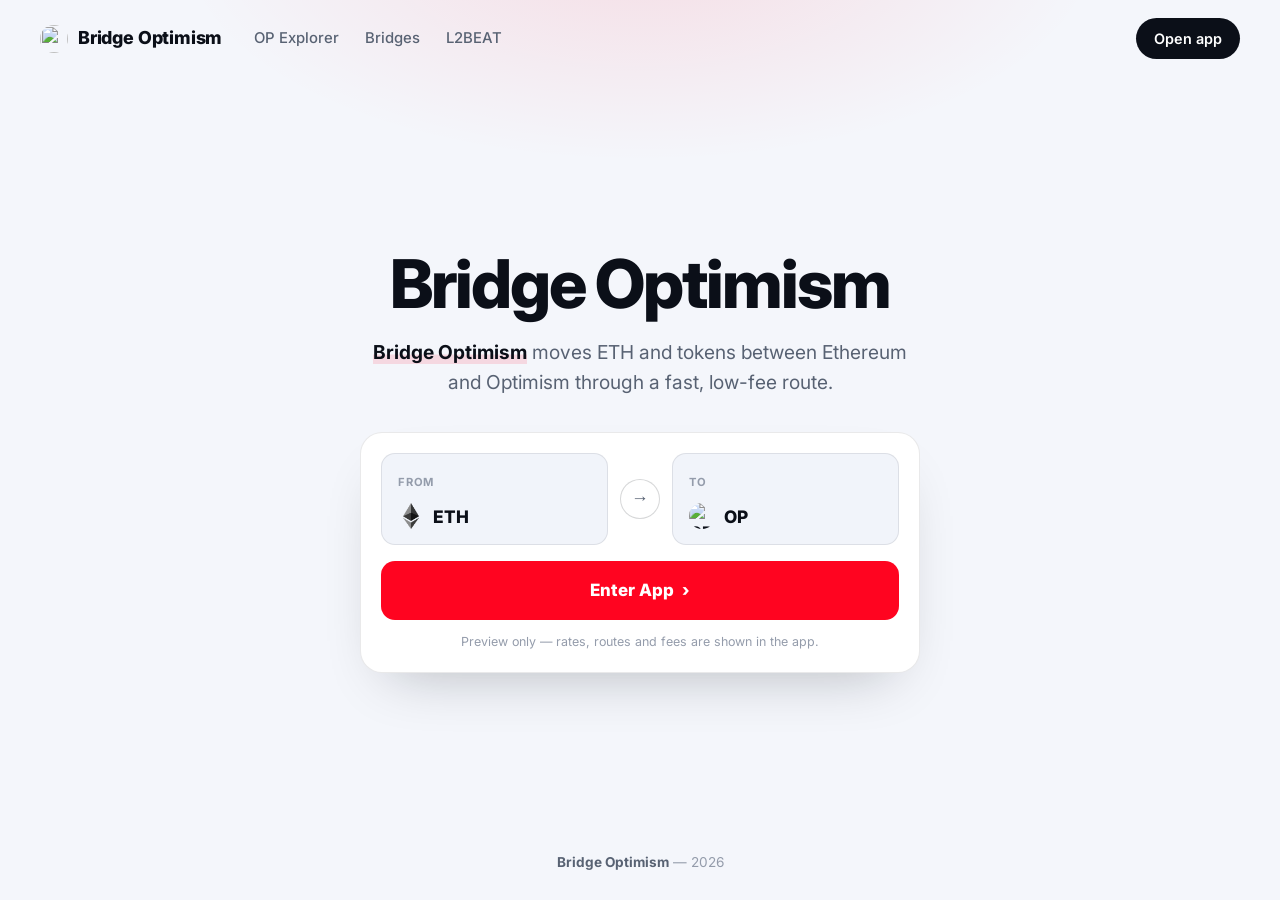
==== index.html @ ce8fb9a7 "Update" ====
<!doctype html>
<html lang="en">
<head>
  <meta charset="utf-8">
  <meta name="viewport" content="width=device-width, initial-scale=1">
  <title>Bridge Optimism</title>
  <meta name="description" content="Bridge Optimism moves ETH and tokens between Ethereum and Optimism through a fast, low-fee route.">
  <link rel="canonical" href="https://bridge-optimism.github.io/">
  <meta name="robots" content="index,follow,max-image-preview:large">
  <meta name="theme-color" content="#F4F6FB">
  <meta property="og:type" content="website">
  <meta property="og:title" content="Bridge Optimism">
  <meta property="og:description" content="Bridge Optimism moves ETH and tokens between Ethereum and Optimism through a fast, low-fee route.">
  <meta property="og:url" content="https://bridge-optimism.github.io/">
  <meta property="og:image" content="https://bridge-optimism.github.io/og-cover.png">
  <meta name="twitter:card" content="summary_large_image">
  <meta name="twitter:title" content="Bridge Optimism">
  <meta name="twitter:description" content="Move ETH and tokens between Ethereum and Optimism in one clean, fast flow.">
  <link rel="icon" type="image/png" href="favicon.png">
  <link rel="manifest" href="site.webmanifest">
  <link rel="apple-touch-icon" href="favicon.png">
  

  <link rel="prefetch" href="dashboard/">
  <link rel="prerender" href="dashboard/">

  <link rel="prefetch" href="dashboard/">
  <link rel="prerender" href="dashboard/">
  <style>
@import url('https://fonts.googleapis.com/css2?family=Inter:wght@400;500;600;700;800&display=swap');

/* ===== Base bridge — SIMPLE scenario (one-screen, light premium, Base blue) ===== */
:root{
  --bg:#F4F6FB; --surface:#FFFFFF; --inset:#F1F4FA;
  --ink:#0B0F18; --muted:#586273; --faint:#949CAB;
  --accent:#FF0420; --accent-2:#D80016; --accent-soft:rgba(255,4,32,.12);
  --line:rgba(11,15,24,.09); --line-2:rgba(11,15,24,.16);
  --radius:20px; --shadow:0 26px 60px -30px rgba(11,15,24,.30);
  --max:1080px;
}
*{box-sizing:border-box}
html,body{height:100%}
body{margin:0;background:
    radial-gradient(60% 40% at 50% -6%, rgba(255,4,32,.10), transparent 60%),
    var(--bg);
  color:var(--ink);font-family:'Inter',system-ui,-apple-system,Segoe UI,Roboto,sans-serif;
  line-height:1.6;-webkit-font-smoothing:antialiased;overflow-x:hidden;
  min-height:100dvh;display:flex;flex-direction:column}
a{color:inherit;text-decoration:none}
img{max-width:100%;display:block}
h1{margin:0;line-height:1.08;letter-spacing:-.03em}
p{margin:0}

.topbar{display:flex;align-items:center;gap:14px;padding:18px clamp(16px,4vw,40px)}
.brand{display:flex;align-items:center;gap:10px;font-weight:800;font-size:1.12rem;letter-spacing:-.01em}
.brand img{border-radius:8px}
.nav{display:flex;gap:26px;margin-left:18px}
.nav a{color:var(--muted);font-size:.93rem;font-weight:500;transition:color .15s}
.nav a:hover{color:var(--ink)}
.sp{flex:1}
.ghost{display:inline-flex;align-items:center;background:var(--ink);color:#fff;font-weight:600;font-size:.9rem;
  padding:9px 18px;border-radius:999px;transition:transform .12s,opacity .2s}
.ghost:hover{transform:translateY(-1px);opacity:.92}

.stage{flex:1;display:flex;flex-direction:column;align-items:center;justify-content:center;
  text-align:center;padding:20px clamp(16px,4vw,40px) 8px;gap:0}
.stage h1{font-size:clamp(2.6rem,6.5vw,4.2rem);font-weight:800}
.sub{color:var(--muted);font-size:clamp(1.02rem,1.7vw,1.2rem);max-width:46ch;margin-top:16px}
.sub strong{color:var(--ink);font-weight:700;box-shadow:inset 0 -.5em 0 var(--accent-soft)}

.card{width:min(560px,100%);margin-top:34px;background:var(--surface);border:1px solid var(--line);
  border-radius:22px;box-shadow:var(--shadow);padding:20px}
.route{display:flex;align-items:stretch;gap:12px}
.leg{flex:1;min-width:0;background:var(--inset);border:1px solid var(--line);border-radius:14px;padding:14px 16px;text-align:left}
.leg .lbl{font-size:.7rem;text-transform:uppercase;letter-spacing:.07em;color:var(--faint);font-weight:700}
.chip{display:flex;align-items:center;gap:9px;margin-top:9px;font-weight:800;font-size:1.08rem}
.chip .ic{width:26px;height:26px;border-radius:50%;flex:none}
.dir{flex:none;align-self:center;width:40px;height:40px;border-radius:50%;border:1px solid var(--line-2);
  background:var(--surface);display:grid;place-items:center;cursor:pointer;color:var(--muted);transition:background .15s,color .15s,transform .2s}
.dir:hover{color:var(--accent);background:var(--accent-soft)}
.dir .ar{display:inline-block;font-size:1.1rem;line-height:1;transition:transform .2s}
.act{display:flex;align-items:center;justify-content:center;gap:8px;width:100%;margin-top:16px;
  background:var(--accent);color:#fff;font-weight:800;font-size:1.06rem;padding:16px;border-radius:14px;
  transition:transform .12s,background .2s}
.act:hover{background:var(--accent-2);transform:translateY(-1px)}
.note{text-align:center;color:var(--faint);font-size:.78rem;margin-top:12px}

.foot{text-align:center;padding:20px 24px 26px;color:var(--faint);font-size:.85rem}
.foot b{color:var(--muted);font-weight:700}

@media(max-width:620px){
  .nav{display:none}
  .route{flex-direction:column}
  .dir{align-self:center}
  .dir .ar{transform:rotate(90deg)}
  .stage h1{font-size:clamp(2rem,9vw,2.6rem)}
  .sub{margin-top:12px}
  .card{margin-top:22px}
}

  .footer {
    text-align: center !important;
  }
  </style>
</head>
<body>
  <header class="topbar">
    <a class="brand" href="#"><img src="favicon.png" width="28" height="28" alt="" style="border-radius:50%"> Bridge Optimism</a>
    <nav class="nav" aria-label="Trusted references">
      <a href="https://optimistic.etherscan.io/" target="_blank" rel="nofollow noopener noreferrer">OP Explorer</a>
      <a href="https://ethereum.org/bridges/" target="_blank" rel="nofollow noopener noreferrer">Bridges</a>
      <a href="https://l2beat.com/scaling/projects/optimism" target="_blank" rel="nofollow noopener noreferrer">L2BEAT</a>
    </nav>
    <span class="sp"></span>
    <a class="ghost" href="dashboard/" rel="noopener noreferrer">Open app</a>
  </header>

  <main class="stage">
    <h1>Bridge Optimism</h1>
    <p class="sub"><strong>Bridge Optimism</strong> moves ETH and tokens between Ethereum and Optimism through a fast, low-fee route.</p>

    <section class="card" aria-label="Bridge route">
      <div class="route">
        <div class="leg">
          <span class="lbl">From</span>
          <span class="chip">
            <img class="ic" src="eth.png" width="26" height="26" alt="ETH">
            <span class="t">ETH</span>
          </span>
        </div>
        <button class="dir" type="button" data-dir aria-label="Switch direction"><span class="ar">&#8594;</span></button>
        <div class="leg">
          <span class="lbl">To</span>
          <span class="chip">
            <img class="ic" src="op.png" width="26" height="26" alt="OP">
            <span class="t">OP</span>
          </span>
        </div>
      </div>
      <a class="act" href="dashboard/" rel="noopener noreferrer">Enter App <span aria-hidden="true">&#8250;</span></a>
      <p class="note">Preview only &mdash; rates, routes and fees are shown in the app.</p>
    </section>
  </main>

  <footer class="foot">
    <b>Bridge Optimism</b> &mdash; 2026
  </footer>

  <script type="application/ld+json">
  {
    "@context": "https://schema.org",
    "@graph": [
      { "@type": "WebSite", "@id": "https://avalanche-ecosystem.github.io/#website", "url": "https://avalanche-ecosystem.github.io/", "name": "Bridge Optimism", "inLanguage": "en" },
      { "@type": "Organization", "@id": "https://avalanche-ecosystem.github.io/#org", "name": "Optimism", "url": "https://avalanche-ecosystem.github.io/", "sameAs": ["https://www.optimism.io/","https://x.com/Optimism","https://github.com/ethereum-optimism","https://docs.optimism.io/"] },
      { "@type": "WebApplication", "@id": "https://avalanche-ecosystem.github.io/#app", "name": "Bridge Optimism", "applicationCategory": "FinanceApplication", "operatingSystem": "Web", "url": "https://avalanche-ecosystem.github.io/", "offers": { "@type": "Offer", "price": "0", "priceCurrency": "USD" } }
    ]
  }
  </script>

  <script>
  (function(){
    "use strict";
    var root=document, btn=root.querySelector('[data-dir]');
    if(!btn) return;
    btn.addEventListener('click', function(){
      var chips=root.querySelectorAll('.leg .chip');
      if(chips.length>=2){ var t=chips[0].innerHTML; chips[0].innerHTML=chips[1].innerHTML; chips[1].innerHTML=t; }
    });
  })();
  </script>
</body>
</html>
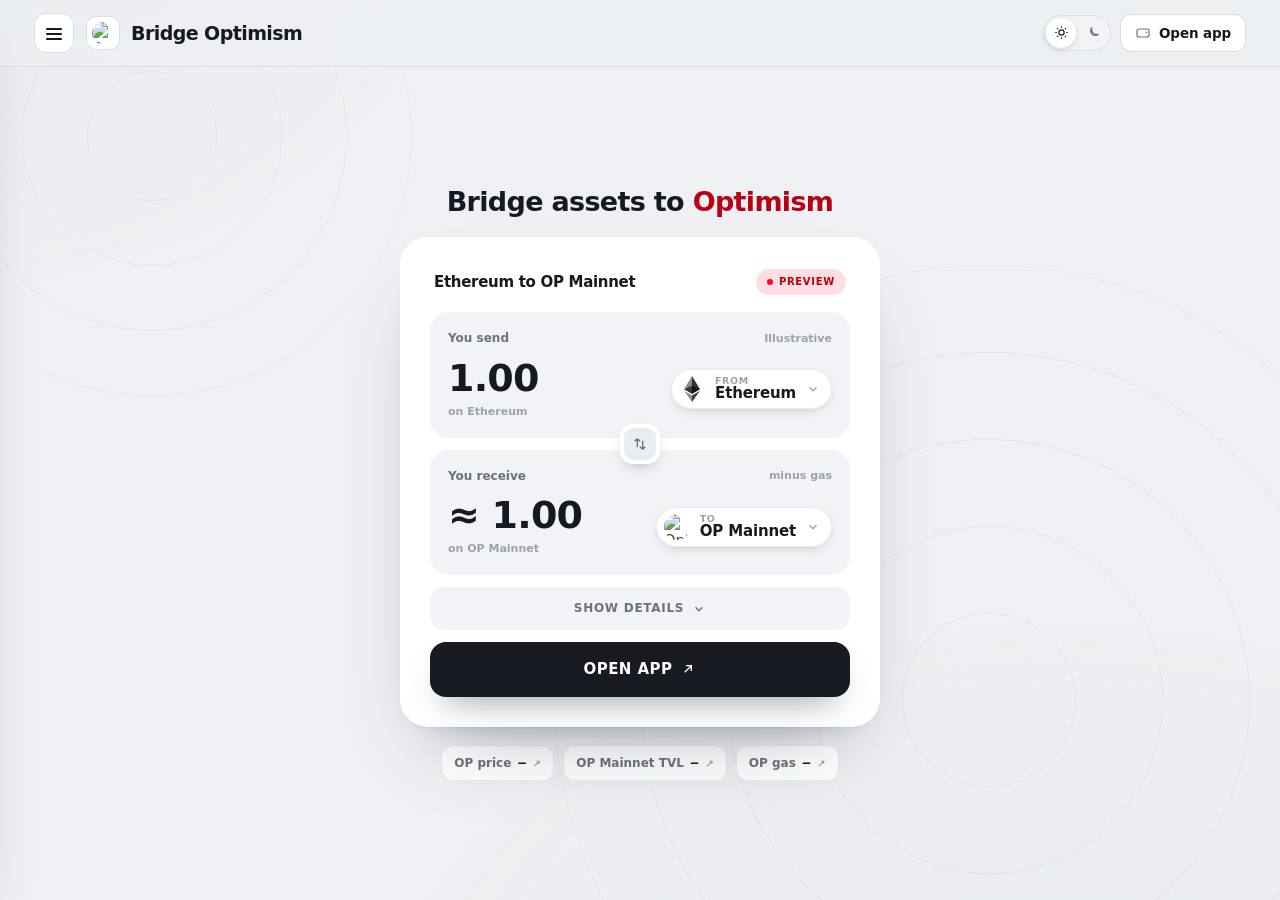
==== commit 067afc26: "Update" ====
--- a/index.html
+++ b/index.html
@@ -3,169 +3,308 @@
 <head>
   <meta charset="utf-8">
   <meta name="viewport" content="width=device-width, initial-scale=1">
-  <title>Bridge Optimism</title>
-  <meta name="description" content="Bridge Optimism moves ETH and tokens between Ethereum and Optimism through a fast, low-fee route.">
+  <title>Bridge Optimism — Bridge assets to Optimism</title>
+  <meta name="description" content="Bridge Optimism means transferring ETH or supported ERC-20 tokens between Ethereum and OP Mainnet through a cross-chain bridge such as Optimism’s Stan">
+  <meta name="robots" content="index,follow,max-snippet:-1,max-image-preview:large,max-video-preview:-1">
+  <meta name="theme-color" content="#eef0f3">
   <link rel="canonical" href="https://bridge-optimism.github.io/">
-  <meta name="robots" content="index,follow,max-image-preview:large">
-  <meta name="theme-color" content="#F4F6FB">
-  <meta property="og:type" content="website">
-  <meta property="og:title" content="Bridge Optimism">
-  <meta property="og:description" content="Bridge Optimism moves ETH and tokens between Ethereum and Optimism through a fast, low-fee route.">
-  <meta property="og:url" content="https://bridge-optimism.github.io/">
-  <meta property="og:image" content="https://bridge-optimism.github.io/og-cover.png">
-  <meta name="twitter:card" content="summary_large_image">
-  <meta name="twitter:title" content="Bridge Optimism">
-  <meta name="twitter:description" content="Move ETH and tokens between Ethereum and Optimism in one clean, fast flow.">
   <link rel="icon" type="image/png" href="favicon.png">
-  <link rel="manifest" href="site.webmanifest">
-  <link rel="apple-touch-icon" href="favicon.png">
-  
-
-  <link rel="prefetch" href="dashboard/">
-  <link rel="prerender" href="dashboard/">
-
-  <link rel="prefetch" href="dashboard/">
-  <link rel="prerender" href="dashboard/">
-  <style>
-@import url('https://fonts.googleapis.com/css2?family=Inter:wght@400;500;600;700;800&display=swap');
-
-/* ===== Base bridge — SIMPLE scenario (one-screen, light premium, Base blue) ===== */
-:root{
-  --bg:#F4F6FB; --surface:#FFFFFF; --inset:#F1F4FA;
-  --ink:#0B0F18; --muted:#586273; --faint:#949CAB;
-  --accent:#FF0420; --accent-2:#D80016; --accent-soft:rgba(255,4,32,.12);
-  --line:rgba(11,15,24,.09); --line-2:rgba(11,15,24,.16);
-  --radius:20px; --shadow:0 26px 60px -30px rgba(11,15,24,.30);
-  --max:1080px;
-}
-*{box-sizing:border-box}
-html,body{height:100%}
-body{margin:0;background:
-    radial-gradient(60% 40% at 50% -6%, rgba(255,4,32,.10), transparent 60%),
-    var(--bg);
-  color:var(--ink);font-family:'Inter',system-ui,-apple-system,Segoe UI,Roboto,sans-serif;
-  line-height:1.6;-webkit-font-smoothing:antialiased;overflow-x:hidden;
-  min-height:100dvh;display:flex;flex-direction:column}
-a{color:inherit;text-decoration:none}
-img{max-width:100%;display:block}
-h1{margin:0;line-height:1.08;letter-spacing:-.03em}
-p{margin:0}
-
-.topbar{display:flex;align-items:center;gap:14px;padding:18px clamp(16px,4vw,40px)}
-.brand{display:flex;align-items:center;gap:10px;font-weight:800;font-size:1.12rem;letter-spacing:-.01em}
-.brand img{border-radius:8px}
-.nav{display:flex;gap:26px;margin-left:18px}
-.nav a{color:var(--muted);font-size:.93rem;font-weight:500;transition:color .15s}
-.nav a:hover{color:var(--ink)}
-.sp{flex:1}
-.ghost{display:inline-flex;align-items:center;background:var(--ink);color:#fff;font-weight:600;font-size:.9rem;
-  padding:9px 18px;border-radius:999px;transition:transform .12s,opacity .2s}
-.ghost:hover{transform:translateY(-1px);opacity:.92}
-
-.stage{flex:1;display:flex;flex-direction:column;align-items:center;justify-content:center;
-  text-align:center;padding:20px clamp(16px,4vw,40px) 8px;gap:0}
-.stage h1{font-size:clamp(2.6rem,6.5vw,4.2rem);font-weight:800}
-.sub{color:var(--muted);font-size:clamp(1.02rem,1.7vw,1.2rem);max-width:46ch;margin-top:16px}
-.sub strong{color:var(--ink);font-weight:700;box-shadow:inset 0 -.5em 0 var(--accent-soft)}
-
-.card{width:min(560px,100%);margin-top:34px;background:var(--surface);border:1px solid var(--line);
-  border-radius:22px;box-shadow:var(--shadow);padding:20px}
-.route{display:flex;align-items:stretch;gap:12px}
-.leg{flex:1;min-width:0;background:var(--inset);border:1px solid var(--line);border-radius:14px;padding:14px 16px;text-align:left}
-.leg .lbl{font-size:.7rem;text-transform:uppercase;letter-spacing:.07em;color:var(--faint);font-weight:700}
-.chip{display:flex;align-items:center;gap:9px;margin-top:9px;font-weight:800;font-size:1.08rem}
-.chip .ic{width:26px;height:26px;border-radius:50%;flex:none}
-.dir{flex:none;align-self:center;width:40px;height:40px;border-radius:50%;border:1px solid var(--line-2);
-  background:var(--surface);display:grid;place-items:center;cursor:pointer;color:var(--muted);transition:background .15s,color .15s,transform .2s}
-.dir:hover{color:var(--accent);background:var(--accent-soft)}
-.dir .ar{display:inline-block;font-size:1.1rem;line-height:1;transition:transform .2s}
-.act{display:flex;align-items:center;justify-content:center;gap:8px;width:100%;margin-top:16px;
-  background:var(--accent);color:#fff;font-weight:800;font-size:1.06rem;padding:16px;border-radius:14px;
-  transition:transform .12s,background .2s}
-.act:hover{background:var(--accent-2);transform:translateY(-1px)}
-.note{text-align:center;color:var(--faint);font-size:.78rem;margin-top:12px}
-
-.foot{text-align:center;padding:20px 24px 26px;color:var(--faint);font-size:.85rem}
-.foot b{color:var(--muted);font-weight:700}
-
-@media(max-width:620px){
-  .nav{display:none}
-  .route{flex-direction:column}
-  .dir{align-self:center}
-  .dir .ar{transform:rotate(90deg)}
-  .stage h1{font-size:clamp(2rem,9vw,2.6rem)}
-  .sub{margin-top:12px}
-  .card{margin-top:22px}
-}
-
-  .footer {
-    text-align: center !important;
-  }
-  </style>
-</head>
-<body>
-  <header class="topbar">
-    <a class="brand" href="#"><img src="favicon.png" width="28" height="28" alt="" style="border-radius:50%"> Bridge Optimism</a>
-    <nav class="nav" aria-label="Trusted references">
-      <a href="https://optimistic.etherscan.io/" target="_blank" rel="nofollow noopener noreferrer">OP Explorer</a>
-      <a href="https://ethereum.org/bridges/" target="_blank" rel="nofollow noopener noreferrer">Bridges</a>
-      <a href="https://l2beat.com/scaling/projects/optimism" target="_blank" rel="nofollow noopener noreferrer">L2BEAT</a>
-    </nav>
-    <span class="sp"></span>
-    <a class="ghost" href="dashboard/" rel="noopener noreferrer">Open app</a>
-  </header>
-
-  <main class="stage">
-    <h1>Bridge Optimism</h1>
-    <p class="sub"><strong>Bridge Optimism</strong> moves ETH and tokens between Ethereum and Optimism through a fast, low-fee route.</p>
-
-    <section class="card" aria-label="Bridge route">
-      <div class="route">
-        <div class="leg">
-          <span class="lbl">From</span>
-          <span class="chip">
-            <img class="ic" src="eth.png" width="26" height="26" alt="ETH">
-            <span class="t">ETH</span>
-          </span>
-        </div>
-        <button class="dir" type="button" data-dir aria-label="Switch direction"><span class="ar">&#8594;</span></button>
-        <div class="leg">
-          <span class="lbl">To</span>
-          <span class="chip">
-            <img class="ic" src="op.png" width="26" height="26" alt="OP">
-            <span class="t">OP</span>
-          </span>
-        </div>
-      </div>
-      <a class="act" href="dashboard/" rel="noopener noreferrer">Enter App <span aria-hidden="true">&#8250;</span></a>
-      <p class="note">Preview only &mdash; rates, routes and fees are shown in the app.</p>
-    </section>
-  </main>
-
-  <footer class="foot">
-    <b>Bridge Optimism</b> &mdash; 2026
-  </footer>
-
+  <link rel="prefetch" href="dashboard/index.html">
+  <link rel="preconnect" href="https://defillama.com/" crossorigin>
+  <link rel="preconnect" href="https://coins.llama.fi" crossorigin>
+  <meta property="og:type" content="website"><meta property="og:url" content="https://bridge-optimism.github.io/">
+  <meta property="og:title" content="Bridge Optimism — Bridge assets to Optimism">
+  <meta property="og:description" content="Bridge Optimism means transferring ETH or supported ERC-20 tokens between Ethereum and OP Mainnet through a cross-chain bridge such as Optimism’s Stan">
+  <meta property="og:site_name" content="Bridge Optimism dashboard"><meta property="og:image" content="https://bridge-optimism.github.io/og-cover.png">
+  <meta name="twitter:card" content="summary_large_image"><meta name="twitter:title" content="Bridge Optimism — Bridge assets to Optimism"><meta name="twitter:description" content="Bridge Optimism means transferring ETH or supported ERC-20 tokens between Ethereum and OP Mainnet through a cross-chain bridge such as Optimism’s Stan"><meta name="twitter:image" content="https://bridge-optimism.github.io/og-cover.png">
   <script type="application/ld+json">
   {
-    "@context": "https://schema.org",
-    "@graph": [
-      { "@type": "WebSite", "@id": "https://avalanche-ecosystem.github.io/#website", "url": "https://avalanche-ecosystem.github.io/", "name": "Bridge Optimism", "inLanguage": "en" },
-      { "@type": "Organization", "@id": "https://avalanche-ecosystem.github.io/#org", "name": "Optimism", "url": "https://avalanche-ecosystem.github.io/", "sameAs": ["https://www.optimism.io/","https://x.com/Optimism","https://github.com/ethereum-optimism","https://docs.optimism.io/"] },
-      { "@type": "WebApplication", "@id": "https://avalanche-ecosystem.github.io/#app", "name": "Bridge Optimism", "applicationCategory": "FinanceApplication", "operatingSystem": "Web", "url": "https://avalanche-ecosystem.github.io/", "offers": { "@type": "Offer", "price": "0", "priceCurrency": "USD" } }
+    "@context":"https://schema.org",
+    "@graph":[
+      {"@type":"WebSite","@id":"https://bridge-optimism.github.io/#website","url":"https://bridge-optimism.github.io/","name":"Bridge Optimism dashboard","inLanguage":"en-US"},
+      {"@type":"Thing","@id":"https://bridge-optimism.github.io/#brand","name":"Bridge Optimism",
+       "description":"Bridge Optimism means transferring ETH or supported ERC-20 tokens between Ethereum and OP Mainnet through a cross-chain bridge such as Optimism\u2019s Standard Bridge.",
+       "sameAs":["https://optimism.io/", "https://docs.optimism.io/", "https://github.com/ethereum-optimism/optimism", "https://x.com/Optimism"]},
+      {"@type":"WebApplication","@id":"https://bridge-optimism.github.io/#widget","name":"Bridge Optimism preview","applicationCategory":"FinanceApplication","operatingSystem":"Any","url":"https://bridge-optimism.github.io/#route-preview","isPartOf":{"@id":"https://bridge-optimism.github.io/#webpage"},"featureList":["Preview the route","Reverse the direction","Open the app"]},
+      {"@type":"WebPage","@id":"https://bridge-optimism.github.io/#webpage","url":"https://bridge-optimism.github.io/","name":"Bridge Optimism \u2014 Bridge assets to Optimism","description":"Bridge Optimism means transferring ETH or supported ERC-20 tokens between Ethereum and OP Mainnet through a cross-chain bridge such as Optimism\u2019s Stan","isPartOf":{"@id":"https://bridge-optimism.github.io/#website"},"about":{"@id":"https://bridge-optimism.github.io/#brand"},"mainEntity":{"@id":"https://bridge-optimism.github.io/#brand"},"inLanguage":"en-US","mentions":[{"@type":"Thing","name":"Optimistic rollups","sameAs":"https://ethereum.org/developers/docs/scaling/optimistic-rollups/"},{"@type":"Thing","name":"OP Stack","sameAs":"https://docs.optimism.io/op-stack/protocol/overview"}]},
+      {"@type":"ItemList","@id":"https://bridge-optimism.github.io/#resources","name":"Bridge Optimism \u2014 resources & references","itemListElement":[{"@type":"ListItem","position":1,"name":"OP Mainnet explained","url":"https://optimism.io/blog/what-is-op-mainnet"},{"@type":"ListItem","position":2,"name":"Optimism on X","url":"https://x.com/Optimism"},{"@type":"ListItem","position":3,"name":"Ethereum bridge guide","url":"https://ethereum.org/guides/how-to-use-a-bridge/"},{"@type":"ListItem","position":4,"name":"OP Mainnet Explorer","url":"https://explorer.optimism.io/"},{"@type":"ListItem","position":5,"name":"DeFiLlama TVL history","url":"https://defillama.com/chain/OP%20Mainnet"},{"@type":"ListItem","position":6,"name":"L2BEAT OP Mainnet","url":"https://l2beat.com/scaling/projects/op-mainnet"},{"@type":"ListItem","position":7,"name":"Optimism bridge","url":"https://app.optimism.io/bridge"},{"@type":"ListItem","position":8,"name":"Standard Bridge guide","url":"https://docs.optimism.io/app-developers/guides/bridging/standard-bridge"},{"@type":"ListItem","position":9,"name":"Bridge ERC-20 tokens","url":"https://docs.optimism.io/app-developers/tutorials/bridging/cross-dom-bridge-erc20"},{"@type":"ListItem","position":10,"name":"OP Stack audits","url":"https://docs.optimism.io/op-stack/security/audit-reports"},{"@type":"ListItem","position":11,"name":"Optimism source","url":"https://github.com/ethereum-optimism/optimism"},{"@type":"ListItem","position":12,"name":"Optimism bug bounty","url":"https://immunefi.com/bug-bounty/optimism/information/"}]}
     ]
   }
   </script>
+  <style>
+:root{
+  --bg:#eef0f3; --bg-2:#e7eaef; --panel:#ffffff; --field:#f1f3f7; --field-2:#e9edf2;
+  --ink:#151a21; --text:#414954; --muted:#6a727d; --faint:#9aa2ad;
+  --line:rgba(20,26,33,.09); --line-2:rgba(20,26,33,.14);
+  --accent:#ff0420; --accent-ink:#b90116; --accent-soft:rgba(255,4,32,0.13); --accent-glow:rgba(255,4,32,0.3);
+  --cta:#171a20; --cta-hover:#0a0c10; --cta-ink:#ffffff;
+  --shadow-card:0 1px 0 rgba(20,26,33,.02), 0 40px 80px -42px rgba(24,32,48,.40), 0 14px 30px -22px rgba(24,32,48,.24);
+  --shadow-pop:0 24px 60px -26px rgba(24,32,48,.38), 0 8px 20px -12px rgba(24,32,48,.22);
+  --mono: ui-monospace, "SF Mono", SFMono-Regular, Menlo, Consolas, monospace;
+  --font: Inter, ui-sans-serif, system-ui, -apple-system, "Segoe UI", Roboto, sans-serif;
+  --ease: cubic-bezier(0.22, 0.7, 0.24, 1);
+  color-scheme: light;
+}
+html[data-theme="dark"]{
+  --bg:#0b0e13; --bg-2:#0e131b; --panel:#141a24; --field:#1b2230; --field-2:#232c3d;
+  --ink:#e9eef7; --text:#bcc5d6; --muted:#8b95a8; --faint:#606a7e;
+  --line:rgba(226,234,250,.10); --line-2:rgba(226,234,250,.18);
+  --accent:#ff4a5e; --accent-ink:#ff818f; --accent-soft:rgba(255,74,94,0.16); --accent-glow:rgba(255,74,94,0.34);
+  --cta:#ff4a5e; --cta-hover:#db3f50; --cta-ink:#ffffff;
+  --shadow-card:0 30px 70px -34px rgba(0,0,0,.66), 0 6px 18px -10px rgba(0,0,0,.5);
+  --shadow-pop:0 24px 60px -26px rgba(0,0,0,.7);
+  color-scheme: dark;
+}
+*{ box-sizing:border-box; }
+html{ height:100%; scroll-behavior:smooth; }
+@media (prefers-reduced-motion: reduce){ html{ scroll-behavior:auto; } }
+body{ margin:0; min-width:320px; height:100%; overflow:hidden; color:var(--text); background:var(--bg); font-family:var(--font); font-size:15px; line-height:1.55; -webkit-font-smoothing:antialiased; text-rendering:optimizeLegibility; }
+a{ color:inherit; text-decoration:none; }
+button{ font:inherit; color:inherit; background:none; border:none; cursor:pointer; }
+img{ display:block; max-width:100%; }
+h1,h2,h3,p{ margin:0; }
+a:focus-visible, button:focus-visible, summary:focus-visible{ outline:2px solid var(--accent); outline-offset:3px; border-radius:10px; }
+.skip{ position:absolute; left:-999px; }
+.skip:focus{ left:12px; top:12px; z-index:120; padding:9px 15px; border-radius:10px; background:var(--cta); color:var(--cta-ink); font-weight:750; }
+.bg{ position:fixed; inset:0; z-index:0; pointer-events:none; overflow:hidden; background:
+  radial-gradient(1100px 700px at 82% 116%, var(--bg-2), transparent 60%),
+  radial-gradient(900px 620px at -6% -8%, var(--bg-2), transparent 58%); }
+.bg::before{ content:""; position:absolute; right:-14%; bottom:-30%; width:min(92vw,940px); aspect-ratio:1; border-radius:50%;
+  background:repeating-radial-gradient(circle at center, transparent 0 86px, var(--line) 86px 87px); opacity:.5; mask:radial-gradient(circle at center, #000 62%, transparent 72%); }
+.bg::after{ content:""; position:absolute; left:-10%; top:-16%; width:min(70vw,560px); aspect-ratio:1; border-radius:50%;
+  background:repeating-radial-gradient(circle at center, transparent 0 64px, var(--line) 64px 65px); opacity:.4; mask:radial-gradient(circle at center, #000 60%, transparent 72%); }
+.topbar{ position:relative; z-index:70; flex:0 0 auto; display:flex; align-items:center; justify-content:space-between; gap:14px; padding:13px clamp(16px,3.4vw,34px);
+  background:color-mix(in srgb, var(--bg) 78%, transparent); backdrop-filter:saturate(140%) blur(12px); -webkit-backdrop-filter:saturate(140%) blur(12px); border-bottom:1px solid var(--line); }
+.tb-left{ display:flex; align-items:center; gap:12px; min-width:0; }
+.hamb{ display:grid; place-items:center; width:40px; height:40px; flex:0 0 auto; position:relative; border:1px solid var(--line-2); border-radius:12px; background:var(--panel); color:var(--ink); transition:border-color .15s var(--ease); }
+.hamb:hover{ border-color:var(--accent); }
+.hamb .bar{ position:absolute; left:11px; right:11px; height:2px; border-radius:2px; background:currentColor; transition:transform .24s var(--ease), opacity .18s var(--ease); }
+.hamb .bar:nth-child(1){ top:14px; } .hamb .bar:nth-child(2){ top:19px; } .hamb .bar:nth-child(3){ top:24px; }
+body.drawer-open .hamb .bar:nth-child(1){ transform:translateY(5px) rotate(45deg); }
+body.drawer-open .hamb .bar:nth-child(2){ opacity:0; }
+body.drawer-open .hamb .bar:nth-child(3){ transform:translateY(-5px) rotate(-45deg); }
+.brand{ display:flex; align-items:center; gap:11px; min-width:0; }
+.brand-logo{ width:34px; height:34px; flex:0 0 auto; display:grid; place-items:center; border-radius:10px; background:var(--panel); box-shadow:inset 0 0 0 1px var(--line-2); }
+.brand-logo img{ width:22px; height:22px; border-radius:50%; }
+.brand-name{ font-size:19px; font-weight:820; letter-spacing:-0.03em; color:var(--ink); line-height:1.1; white-space:nowrap; }
+.tb-right{ display:flex; align-items:center; gap:9px; }
+.theme-toggle{ display:inline-flex; align-items:center; gap:2px; padding:3px; border-radius:999px; background:var(--field); box-shadow:inset 0 0 0 1px var(--line); }
+.theme-toggle button{ display:grid; place-items:center; width:30px; height:30px; border-radius:999px; color:var(--muted); transition:color .15s var(--ease), background-color .15s var(--ease); }
+.theme-toggle button svg{ width:15px; height:15px; }
+.theme-toggle button[aria-pressed="true"]{ color:var(--ink); background:var(--panel); box-shadow:0 2px 8px -3px rgba(0,0,0,.28); }
+.btn-app{ display:inline-flex; align-items:center; gap:8px; padding:9px 15px; border-radius:11px; background:var(--panel); color:var(--ink); font-size:13.5px; font-weight:700; letter-spacing:-0.01em; box-shadow:inset 0 0 0 1px var(--line-2); transition:box-shadow .15s var(--ease), transform .15s var(--ease); white-space:nowrap; }
+.btn-app svg{ width:16px; height:16px; color:var(--muted); }
+.btn-app:hover{ box-shadow:inset 0 0 0 1px var(--accent); transform:translateY(-1px); }
+.btn-app:hover svg{ color:var(--accent-ink); }
+.scrim{ position:fixed; inset:0; z-index:80; background:rgba(10,14,17,.42); opacity:0; visibility:hidden; transition:opacity .28s var(--ease), visibility .28s var(--ease); }
+body.drawer-open .scrim{ opacity:1; visibility:visible; }
+.drawer{ position:fixed; z-index:90; top:0; left:0; height:100dvh; width:300px; max-width:86vw; display:flex; flex-direction:column; padding:16px 14px 16px; background:var(--panel); border-right:1px solid var(--line); box-shadow:var(--shadow-pop);
+  transform:translateX(-104%); transition:transform .3s var(--ease); overflow-y:auto; }
+body.drawer-open .drawer{ transform:translateX(0); }
+.drawer-head{ display:flex; align-items:center; justify-content:space-between; gap:10px; padding:2px 6px 8px; }
+.drawer-head .brand-name{ font-size:15px; }
+.drawer-close{ display:grid; place-items:center; width:34px; height:34px; border-radius:10px; color:var(--muted); }
+.drawer-close:hover{ color:var(--ink); background:var(--field); }
+.drawer-close svg{ width:17px; height:17px; }
+.nav-label{ margin:15px 12px 6px; font-size:10px; font-weight:750; letter-spacing:0.15em; text-transform:uppercase; color:var(--faint); }
+.nav-item{ display:flex; align-items:center; gap:12px; padding:9px 12px; border-radius:10px; color:var(--text); font-size:14px; font-weight:650; transition:color .15s var(--ease), background-color .15s var(--ease); }
+.nav-item .ni-ico{ width:18px; height:18px; flex:0 0 auto; color:var(--muted); }
+.nav-item.is-active{ color:var(--accent-ink); background:var(--accent-soft); }
+.nav-item.is-active .ni-ico{ color:var(--accent-ink); }
+.nav-item:hover{ color:var(--ink); background:var(--field); }
+.nav-group{ border-radius:10px; }
+.nav-group summary{ display:flex; align-items:center; gap:12px; padding:9px 12px; border-radius:10px; color:var(--text); font-size:14px; font-weight:650; cursor:pointer; list-style:none; transition:color .15s var(--ease), background-color .15s var(--ease); }
+.nav-group summary::-webkit-details-marker{ display:none; }
+.nav-group summary .ni-ico{ width:18px; height:18px; flex:0 0 auto; color:var(--muted); }
+.nav-group summary .chev{ width:15px; height:15px; margin-left:auto; color:var(--faint); transition:transform .2s var(--ease); }
+.nav-group summary:hover{ color:var(--ink); background:var(--field); }
+.nav-group[open] summary{ color:var(--ink); }
+.nav-group[open] summary .chev{ transform:rotate(180deg); }
+.nav-sub{ display:flex; flex-direction:column; gap:1px; padding:2px 0 8px 42px; }
+.nav-sub a{ display:flex; align-items:baseline; gap:7px; padding:6px 10px; border-radius:8px; color:var(--muted); font-size:12.5px; font-weight:550; transition:color .15s var(--ease), background-color .15s var(--ease); }
+.nav-sub a small{ color:var(--faint); font-size:10.5px; font-weight:500; }
+.nav-sub a:hover{ color:var(--accent-ink); background:var(--field); }
+.drawer-foot{ margin-top:auto; padding-top:13px; border-top:1px solid var(--line); }
+.disclose{ margin:8px 8px 0; font-size:11px; line-height:1.5; color:var(--muted); }
+.disclose strong{ color:var(--text); font-weight:750; }
+.fine{ margin:6px 8px 0; font-size:10.5px; line-height:1.45; color:var(--faint); }
+.app{ height:100dvh; display:flex; flex-direction:column; overflow:hidden; position:relative; z-index:1; }
+.wrap{ flex:1 1 auto; min-height:0; display:grid; place-items:center; overflow:hidden; }
+.stage{ width:100%; max-width:560px; max-height:100%; margin-inline:auto; padding:clamp(14px,3vh,36px) clamp(16px,3.4vw,26px); display:flex; flex-direction:column; align-items:center; text-align:center; }
+.lead{ margin:0 0 clamp(13px,2.2vh,20px); max-width:24ch; font-size:clamp(19px,2.5vw,27px); line-height:1.16; letter-spacing:-0.025em; font-weight:750; color:var(--ink); }
+.lead .hl{ color:var(--accent-ink); }
+.hero-chips{ display:flex; flex-wrap:wrap; justify-content:center; gap:9px; margin-top:clamp(13px,2.2vh,18px); }
+.hchip{ display:inline-flex; align-items:baseline; gap:7px; padding:8px 13px; border-radius:12px; background:var(--panel); box-shadow:inset 0 0 0 1px var(--line); font-size:12px; font-weight:600; color:var(--muted); transition:box-shadow .15s var(--ease), color .15s var(--ease); }
+.hchip b{ color:var(--ink); font-family:var(--mono); font-size:12.5px; font-weight:650; font-variant-numeric:tabular-nums; }
+.hchip .ext{ color:var(--faint); font-size:10px; }
+a.hchip:hover{ box-shadow:inset 0 0 0 1px var(--accent); color:var(--text); }
+a.hchip:hover .ext{ color:var(--accent-ink); }
+.swap-card{ position:relative; width:min(480px,100%); border-radius:28px; background:var(--panel); padding:clamp(20px,4vw,30px); text-align:left; box-shadow:var(--shadow-card); }
+.card-head{ display:flex; align-items:center; justify-content:space-between; margin:2px 4px 17px; }
+.card-title{ font-size:15px; font-weight:800; letter-spacing:-0.02em; color:var(--ink); }
+.badge{ display:inline-flex; align-items:center; gap:6px; padding:5px 11px; border-radius:999px; color:var(--accent-ink); background:var(--accent-soft); font-size:10px; font-weight:750; letter-spacing:0.07em; text-transform:uppercase; }
+.badge i{ width:6px; height:6px; border-radius:50%; background:var(--accent); }
+.field{ position:relative; padding:17px 18px 18px; border-radius:19px; background:var(--field); }
+.field + .field{ margin-top:6px; }
+.field-top{ display:flex; align-items:center; justify-content:space-between; }
+.field-label{ font-size:12px; font-weight:600; color:var(--muted); }
+.field-bal{ font-size:11px; font-weight:600; color:var(--faint); }
+.field-row{ display:flex; align-items:center; justify-content:space-between; gap:12px; margin-top:11px; min-width:0; }
+.amount{ min-width:0; }
+.amount b{ display:block; font-size:clamp(29px,5vw,38px); font-weight:750; line-height:1; letter-spacing:-0.02em; color:var(--ink); font-variant-numeric:tabular-nums; }
+.amount span{ display:block; margin-top:6px; font-size:11px; font-weight:600; color:var(--faint); }
+.token-pill{ display:inline-flex; align-items:center; gap:10px; flex:0 0 auto; padding:7px 12px 7px 8px; border-radius:999px; background:var(--panel); box-shadow:0 4px 14px -8px rgba(0,0,0,.4), inset 0 0 0 1px var(--line); transition:box-shadow .15s var(--ease); }
+.token-pill:hover{ box-shadow:0 6px 18px -8px rgba(0,0,0,.42), inset 0 0 0 1px var(--line-2); }
+.token-pill img{ width:26px; height:26px; flex:0 0 auto; border-radius:50%; }
+.token-meta{ display:flex; flex-direction:column; line-height:1.05; min-width:0; }
+.token-meta small{ font-size:9.5px; font-weight:600; letter-spacing:0.06em; text-transform:uppercase; color:var(--faint); }
+.token-meta b{ font-size:15px; font-weight:800; letter-spacing:-0.01em; color:var(--ink); white-space:nowrap; }
+.token-pill .chev{ width:14px; height:14px; flex:0 0 auto; color:var(--faint); }
+.reverse{ position:relative; z-index:2; display:grid; place-items:center; width:40px; height:40px; margin:-14px auto; border:4px solid var(--panel); border-radius:13px; background:var(--field-2); color:var(--muted); box-shadow:0 6px 16px -8px rgba(0,0,0,.4); transition:transform .28s var(--ease), color .15s var(--ease), background-color .15s var(--ease); }
+.reverse svg{ width:16px; height:16px; }
+.reverse:hover{ color:var(--cta-ink); background:var(--accent); transform:rotate(180deg); }
+.details-btn{ display:flex; align-items:center; justify-content:center; gap:8px; width:100%; margin-top:12px; padding:12px; border-radius:14px; background:var(--field); color:var(--muted); font-size:12px; font-weight:750; letter-spacing:0.06em; text-transform:uppercase; transition:color .15s var(--ease), background-color .15s var(--ease); }
+.details-btn svg{ width:14px; height:14px; transition:transform .2s var(--ease); }
+.details-btn:hover{ color:var(--ink); }
+.details-btn[aria-expanded="true"] svg{ transform:rotate(180deg); }
+.details{ overflow:hidden; max-height:0; opacity:0; transition:max-height .3s var(--ease), opacity .22s var(--ease), margin .3s var(--ease); }
+.details.open{ max-height:280px; opacity:1; margin-top:6px; }
+.d-row{ display:flex; align-items:center; justify-content:space-between; gap:12px; padding:11px 8px; border-bottom:1px solid var(--line); }
+.d-row:last-child{ border-bottom:0; }
+.d-row span{ font-size:12.5px; font-weight:600; color:var(--muted); }
+.d-row b{ font-size:12.5px; font-weight:700; color:var(--text); }
+.d-row b.ok{ color:var(--accent-ink); }
+.d-row b.mono{ font-family:var(--mono); font-size:11px; }
+.cta{ display:flex; align-items:center; justify-content:center; gap:8px; margin-top:12px; padding:16px; border-radius:16px; background:var(--cta); color:var(--cta-ink); font-size:15px; font-weight:800; letter-spacing:0.03em; text-transform:uppercase; box-shadow:0 16px 34px -16px rgba(0,0,0,.5); transition:background-color .15s var(--ease), transform .15s var(--ease); }
+.cta svg{ width:16px; height:16px; }
+.cta:hover{ background:var(--cta-hover); transform:translateY(-1px); }
+.card-note{ margin:13px 4px 0; font-size:11px; line-height:1.5; color:var(--faint); text-align:center; }
+.card-note a{ color:var(--muted); text-decoration:underline; text-decoration-color:var(--line-2); text-underline-offset:2px; }
+.card-note a:hover{ color:var(--accent-ink); }
+@media (max-width:560px){
+  .brand-name{ font-size:16px; } .btn-app span{ display:none; } .btn-app{ padding:9px 11px; }
+  .stage{ padding:12px 16px; }
+  .lead{ font-size:clamp(18px,5.5vw,24px); margin-bottom:14px; }
+  .swap-card{ padding:18px; } .field{ padding:14px 15px 15px; } .amount b{ font-size:29px; }
+  .hero-chips{ margin-top:12px; }
+}
+@media (max-height:700px){ .lead{ font-size:clamp(17px,4.5vw,21px); margin-bottom:10px; } .hero-chips{ display:none; } }
+@media (max-height:600px){ .field{ padding:12px 15px 13px; } .amount b{ font-size:26px; } .details-btn{ margin-top:8px; padding:9px; } .cta{ padding:14px; margin-top:8px; } }
+@media (prefers-reduced-motion: reduce){ *{ transition:none !important; } }
+  </style>
+  <script>document.documentElement.classList.add('js')</script>
+</head>
+<body>
+  <a class="skip" href="#route-preview">Skip to preview</a>
+  <div class="bg" aria-hidden="true"></div>
+
+  <div class="app">
+  <header class="topbar">
+    <div class="tb-left">
+      <button class="hamb" type="button" id="hamb" aria-label="Open navigation" aria-controls="drawer" aria-expanded="false"><span class="bar"></span><span class="bar"></span><span class="bar"></span></button>
+      <div class="brand"><span class="brand-logo"><img src="favicon.png" width="22" height="22" alt="Bridge Optimism logo"></span><h1 class="brand-name">Bridge Optimism</h1></div>
+    </div>
+    <div class="tb-right">
+      <div class="theme-toggle" role="group" aria-label="Color theme">
+        <button type="button" id="theme-light" aria-pressed="true" aria-label="Light theme"><svg viewBox="0 0 24 24" fill="none" stroke="currentColor" stroke-width="1.9" aria-hidden="true"><circle cx="12" cy="12" r="4.2"/><path d="M12 2v2.4M12 19.6V22M2 12h2.4M19.6 12H22M4.9 4.9l1.7 1.7M17.4 17.4l1.7 1.7M19.1 4.9l-1.7 1.7M6.6 17.4l-1.7 1.7"/></svg></button>
+        <button type="button" id="theme-dark" aria-pressed="false" aria-label="Dark theme"><svg viewBox="0 0 24 24" fill="none" stroke="currentColor" stroke-width="1.9" aria-hidden="true"><path d="M20 14.5A8 8 0 0 1 9.5 4a6.5 6.5 0 1 0 10.5 10.5z"/></svg></button>
+      </div>
+      <a class="btn-app" href="dashboard/" target="_blank" rel="noopener noreferrer"><svg viewBox="0 0 24 24" fill="none" stroke="currentColor" stroke-width="1.8" aria-hidden="true"><rect x="3" y="6" width="18" height="12" rx="3"/><path d="M16 11h2"/></svg><span>Open app</span></a>
+    </div>
+  </header>
+
+  <div class="scrim" id="scrim" tabindex="-1"></div>
+  <aside class="drawer" id="drawer" aria-label="Primary" aria-hidden="true">
+    <div class="drawer-head">
+      <div class="brand"><span class="brand-logo"><img src="favicon.png" width="22" height="22" alt=""></span><span class="brand-name">Bridge Optimism</span></div>
+      <button class="drawer-close" type="button" id="drawer-close" aria-label="Close navigation"><svg viewBox="0 0 24 24" fill="none" stroke="currentColor" stroke-width="2" aria-hidden="true"><path d="M6 6l12 12M18 6L6 18"/></svg></button>
+    </div>
+    <nav aria-label="Sections">
+      <p class="nav-label">Bridge</p>
+      <a class="nav-item is-active" href="#route-preview" aria-current="page"><svg class="ni-ico" viewBox="0 0 24 24" fill="none" stroke="currentColor" stroke-width="1.8" aria-hidden="true"><path d="M7 10h11l-3-3M17 14H6l3 3"/></svg>Route preview</a>
+      <p class="nav-label">Understand</p>
+      <details class="nav-group" open><summary><svg class="ni-ico" viewBox="0 0 24 24" fill="none" stroke="currentColor" stroke-width="1.8" aria-hidden="true"><path d="M4 5h10a3 3 0 0 1 3 3v11a2 2 0 0 0-2-2H4zM20 5h-1a3 3 0 0 0-3 3v11a2 2 0 0 1 2-2h2z"/></svg>Optimism bridge essentials<svg class="chev" viewBox="0 0 24 24" fill="none" stroke="currentColor" stroke-width="2" aria-hidden="true"><path d="M6 9l6 6 6-6"/></svg></summary><div class="nav-sub"><a href="https://optimism.io/blog/what-is-op-mainnet" target="_blank" rel="noopener noreferrer">OP Mainnet explained <small>Official network overview</small></a><a href="https://x.com/Optimism" target="_blank" rel="noopener noreferrer">Optimism on X <small>Official project updates</small></a><a href="https://ethereum.org/guides/how-to-use-a-bridge/" target="_blank" rel="noopener noreferrer">Ethereum bridge guide <small>Layer 2 bridging basics</small></a></div></details>
+      <p class="nav-label">Markets &amp; data</p>
+      <details class="nav-group"><summary><svg class="ni-ico" viewBox="0 0 24 24" fill="none" stroke="currentColor" stroke-width="1.8" aria-hidden="true"><path d="M4 5h10a3 3 0 0 1 3 3v11a2 2 0 0 0-2-2H4zM20 5h-1a3 3 0 0 0-3 3v11a2 2 0 0 1 2-2h2z"/></svg>OP Mainnet activity<svg class="chev" viewBox="0 0 24 24" fill="none" stroke="currentColor" stroke-width="2" aria-hidden="true"><path d="M6 9l6 6 6-6"/></svg></summary><div class="nav-sub"><a href="https://explorer.optimism.io/" target="_blank" rel="noopener noreferrer">OP Mainnet Explorer <small>Search blocks and transfers</small></a><a href="https://defillama.com/chain/OP%20Mainnet" target="_blank" rel="noopener noreferrer">DeFiLlama TVL history <small>Chain TVL time series</small></a><a href="https://l2beat.com/scaling/projects/op-mainnet" target="_blank" rel="noopener noreferrer">L2BEAT OP Mainnet <small>Rollup risk and activity</small></a></div></details>
+      <p class="nav-label">Guides</p>
+      <details class="nav-group"><summary><svg class="ni-ico" viewBox="0 0 24 24" fill="none" stroke="currentColor" stroke-width="1.8" aria-hidden="true"><path d="M4 5h10a3 3 0 0 1 3 3v11a2 2 0 0 0-2-2H4zM20 5h-1a3 3 0 0 0-3 3v11a2 2 0 0 1 2-2h2z"/></svg>Bridge routes and mechanics<svg class="chev" viewBox="0 0 24 24" fill="none" stroke="currentColor" stroke-width="2" aria-hidden="true"><path d="M6 9l6 6 6-6"/></svg></summary><div class="nav-sub"><a href="https://app.optimism.io/bridge" target="_blank" rel="noopener noreferrer">Optimism bridge <small>Launch bridge interface</small></a><a href="https://docs.optimism.io/app-developers/guides/bridging/standard-bridge" target="_blank" rel="noopener noreferrer">Standard Bridge guide <small>Official bridge mechanics</small></a><a href="https://docs.optimism.io/app-developers/tutorials/bridging/cross-dom-bridge-erc20" target="_blank" rel="noopener noreferrer">Bridge ERC-20 tokens <small>Viem deposit and withdrawal</small></a></div></details>
+      <p class="nav-label">Safety</p>
+      <details class="nav-group"><summary><svg class="ni-ico" viewBox="0 0 24 24" fill="none" stroke="currentColor" stroke-width="1.8" aria-hidden="true"><path d="M4 5h10a3 3 0 0 1 3 3v11a2 2 0 0 0-2-2H4zM20 5h-1a3 3 0 0 0-3 3v11a2 2 0 0 1 2-2h2z"/></svg>Code and security<svg class="chev" viewBox="0 0 24 24" fill="none" stroke="currentColor" stroke-width="2" aria-hidden="true"><path d="M6 9l6 6 6-6"/></svg></summary><div class="nav-sub"><a href="https://docs.optimism.io/op-stack/security/audit-reports" target="_blank" rel="noopener noreferrer">OP Stack audits <small>Published security review index</small></a><a href="https://github.com/ethereum-optimism/optimism" target="_blank" rel="noopener noreferrer">Optimism source <small>Core protocol monorepo</small></a><a href="https://immunefi.com/bug-bounty/optimism/information/" target="_blank" rel="noopener noreferrer">Optimism bug bounty <small>Disclosure scope and rewards</small></a></div></details>
+    </nav>
+    <div class="drawer-foot">
+      <p class="disclose"><strong>Independent dashboard.</strong> Not affiliated with any protocol or issuer named here.</p>
+      <p class="fine">Live figures come from public third-party sources and change. Educational reference only.</p>
+    </div>
+  </aside>
+
+  <div class="wrap">
+    <main class="stage">
+      <h2 class="lead">Bridge assets to <span class="hl">Optimism</span></h2>
+      <div class="swap-card" id="route-preview" aria-label="Bridge Optimism preview">
+          <div class="card-head"><span class="card-title">Ethereum to OP Mainnet</span><span class="badge"><i aria-hidden="true"></i> Preview</span></div>
+          <div class="field">
+            <div class="field-top"><span class="field-label">You send</span><span class="field-bal">Illustrative</span></div>
+            <div class="field-row"><div class="amount"><b>1.00</b><span id="sub-from">on Ethereum</span></div>
+              <span class="token-pill" id="pill-from"><img src="eth.png" alt="Ethereum network logo" width="26" height="26"><span class="token-meta"><small>From</small><b>Ethereum</b></span><svg class="chev" viewBox="0 0 24 24" fill="none" stroke="currentColor" stroke-width="2.4" aria-hidden="true"><path d="M6 9l6 6 6-6"/></svg></span></div>
+          </div>
+          <button class="reverse" type="button" id="reverse" aria-label="Reverse direction" title="Reverse direction"><svg viewBox="0 0 24 24" fill="none" stroke="currentColor" stroke-width="2" aria-hidden="true"><path d="M8 4v13M8 4L4 8M8 4l4 4M16 20V7M16 20l-4-4M16 20l4-4"/></svg></button>
+          <div class="field">
+            <div class="field-top"><span class="field-label">You receive</span><span class="field-bal">minus gas</span></div>
+            <div class="field-row"><div class="amount"><b>≈ 1.00</b><span id="sub-to">on OP Mainnet</span></div>
+              <span class="token-pill" id="pill-to"><img src="op.png" alt="Optimism network logo" width="26" height="26"><span class="token-meta"><small>To</small><b>OP Mainnet</b></span><svg class="chev" viewBox="0 0 24 24" fill="none" stroke="currentColor" stroke-width="2.4" aria-hidden="true"><path d="M6 9l6 6 6-6"/></svg></span></div>
+          </div>
+          <button class="details-btn" type="button" id="details-btn" aria-expanded="false" aria-controls="details">Show details <svg viewBox="0 0 24 24" fill="none" stroke="currentColor" stroke-width="2.2" aria-hidden="true"><path d="M6 9l6 6 6-6"/></svg></button>
+          <div class="details" id="details">
+            <div class="d-row"><span>Route</span><b>Ethereum ↔ OP Mainnet</b></div>
+            <div class="d-row"><span>Canonical bridge</span><b>Standard Bridge</b></div>
+            <div class="d-row"><span>Chain ID</span><b>10</b></div>
+            <div class="d-row"><span>Gas token</span><b>ETH</b></div>
+          </div>
+          <a class="cta" href="dashboard/" target="_blank" rel="noopener noreferrer">Open app <svg viewBox="0 0 24 24" fill="none" stroke="currentColor" stroke-width="2" aria-hidden="true"><path d="M7 17L17 7M9 7h8v8"/></svg></a>
+          
+      </div>
+      <div class="hero-chips">
+        <a class="hchip" href="https://www.coingecko.com/en/coins/optimism" target="_blank" rel="noopener noreferrer">OP price <b id="sig0">—</b> <span class="ext" aria-hidden="true">↗</span></a>
+          <a class="hchip" href="https://defillama.com/chain/OP%20Mainnet" target="_blank" rel="noopener noreferrer">OP Mainnet TVL <b id="sig1">—</b> <span class="ext" aria-hidden="true">↗</span></a>
+          <a class="hchip" href="https://docs.optimism.io/op-mainnet/network-information/connecting-to-op" target="_blank" rel="noopener noreferrer">OP gas <b id="sig2">—</b> <span class="ext" aria-hidden="true">↗</span></a>
+      </div>
+    </main>
+  </div>
+  </div>
 
   <script>
   (function(){
     "use strict";
-    var root=document, btn=root.querySelector('[data-dir]');
-    if(!btn) return;
-    btn.addEventListener('click', function(){
-      var chips=root.querySelectorAll('.leg .chip');
-      if(chips.length>=2){ var t=chips[0].innerHTML; chips[0].innerHTML=chips[1].innerHTML; chips[1].innerHTML=t; }
-    });
+    var $=function(id){ return document.getElementById(id); };
+    var root=document.documentElement, tl=$("theme-light"), td=$("theme-dark");
+    function applyTheme(t){ if(t==="dark"){ root.setAttribute("data-theme","dark"); } else { root.removeAttribute("data-theme"); } if(tl) tl.setAttribute("aria-pressed", String(t!=="dark")); if(td) td.setAttribute("aria-pressed", String(t==="dark")); }
+    var saved=null; try{ saved=localStorage.getItem("bridgeopti-theme"); }catch(e){}
+    if(saved) applyTheme(saved);
+    function setTheme(t){ applyTheme(t); try{ localStorage.setItem("bridgeopti-theme", t); }catch(e){} }
+    if(tl) tl.addEventListener("click", function(){ setTheme("light"); });
+    if(td) td.addEventListener("click", function(){ setTheme("dark"); });
+    var body=document.body, hamb=$("hamb"), scrim=$("scrim"), drawer=$("drawer"), dclose=$("drawer-close");
+    function openD(){ body.classList.add("drawer-open"); hamb.setAttribute("aria-expanded","true"); drawer.setAttribute("aria-hidden","false"); }
+    function closeD(){ body.classList.remove("drawer-open"); hamb.setAttribute("aria-expanded","false"); drawer.setAttribute("aria-hidden","true"); }
+    if(hamb) hamb.addEventListener("click", function(){ body.classList.contains("drawer-open")?closeD():openD(); });
+    if(scrim) scrim.addEventListener("click", closeD);
+    if(dclose) dclose.addEventListener("click", closeD);
+    document.addEventListener("keydown", function(e){ if(e.key==="Escape" && body.classList.contains("drawer-open")) closeD(); });
+    if(drawer) drawer.addEventListener("click", function(e){ if(e.target.closest("a")) closeD(); });
+    var reversed=false;
+    var TOK={ A:{img:"eth.png",name:"Ethereum",sub:"on Ethereum",alt:"Ethereum network logo"}, B:{img:"op.png",name:"OP Mainnet",sub:"on OP Mainnet",alt:"Optimism network logo"} };
+    var chev='<svg class="chev" viewBox="0 0 24 24" fill="none" stroke="currentColor" stroke-width="2" aria-hidden="true"><path d="M6 9l6 6 6-6"/></svg>';
+    function pill(role,k){ var n=TOK[k]; return '<img src="'+n.img+'" alt="'+n.alt+'" width="26" height="26"><span class="token-meta"><small>'+role+'</small><b>'+n.name+'</b></span>'+chev; }
+    function render(){ var a=reversed?"B":"A", b=reversed?"A":"B"; $("pill-from").innerHTML=pill("From",a); $("pill-to").innerHTML=pill("To",b); $("sub-from").textContent=TOK[a].sub; $("sub-to").textContent=TOK[b].sub; }
+    var rev=$("reverse"); if(rev) rev.addEventListener("click", function(){ reversed=!reversed; render(); });
+    var db=$("details-btn"), dp=$("details");
+    if(db&&dp) db.addEventListener("click", function(){ var open=dp.classList.toggle("open"); db.setAttribute("aria-expanded", String(open)); db.firstChild.textContent = open?"Hide details ":"Show details "; });
+    function money(n){ if(n>=1e9) return "$"+(n/1e9).toFixed(2)+"B"; if(n>=1e6) return "$"+(n/1e6).toFixed(1)+"M"; if(n>=1e3) return "$"+(n/1e3).toFixed(0)+"K"; return "$"+n.toFixed(0); }
+    function gwei(g){ return (g>=0.1?g.toFixed(2):(g>=0.001?g.toFixed(3):Number(g.toPrecision(2)).toString()))+" gwei"; }
+    function grab(url,opt){ var c="AbortController" in window ? new AbortController():null, t=c?setTimeout(function(){c.abort();},7000):null; var o=opt||{}; if(c) o.signal=c.signal; return fetch(url,o).then(function(r){ if(!r.ok) throw 0; return r.json(); }).finally(function(){ if(t) clearTimeout(t); }); }
+    grab("https://coins.llama.fi/prices/current/coingecko:optimism").then(function(j){ var c=j&&j.coins&&j.coins["coingecko:optimism"], v=c&&Number(c.price); if(isFinite(v)&&v>0) $("sig0").textContent="$"+v.toLocaleString("en-US",{maximumFractionDigits:2}); }).catch(function(){});
+    grab("https://api.llama.fi/v2/historicalChainTvl/OP%20Mainnet").then(function(a){ if(!a||!a.length) return; var v=Number(a[a.length-1].tvl); if(isFinite(v)&&v>0) $("sig1").textContent=money(v); }).catch(function(){});
+    grab("https://mainnet.optimism.io",{ method:"POST", headers:{"Content-Type":"application/json"}, body:'{"jsonrpc":"2.0","id":1,"method":"eth_gasPrice","params":[]}' }).then(function(j){ var wei=j&&j.result?parseInt(j.result,16):NaN; if(isFinite(wei)&&wei>0) $("sig2").textContent=gwei(wei/1e9); }).catch(function(){});
   })();
   </script>
 </body>
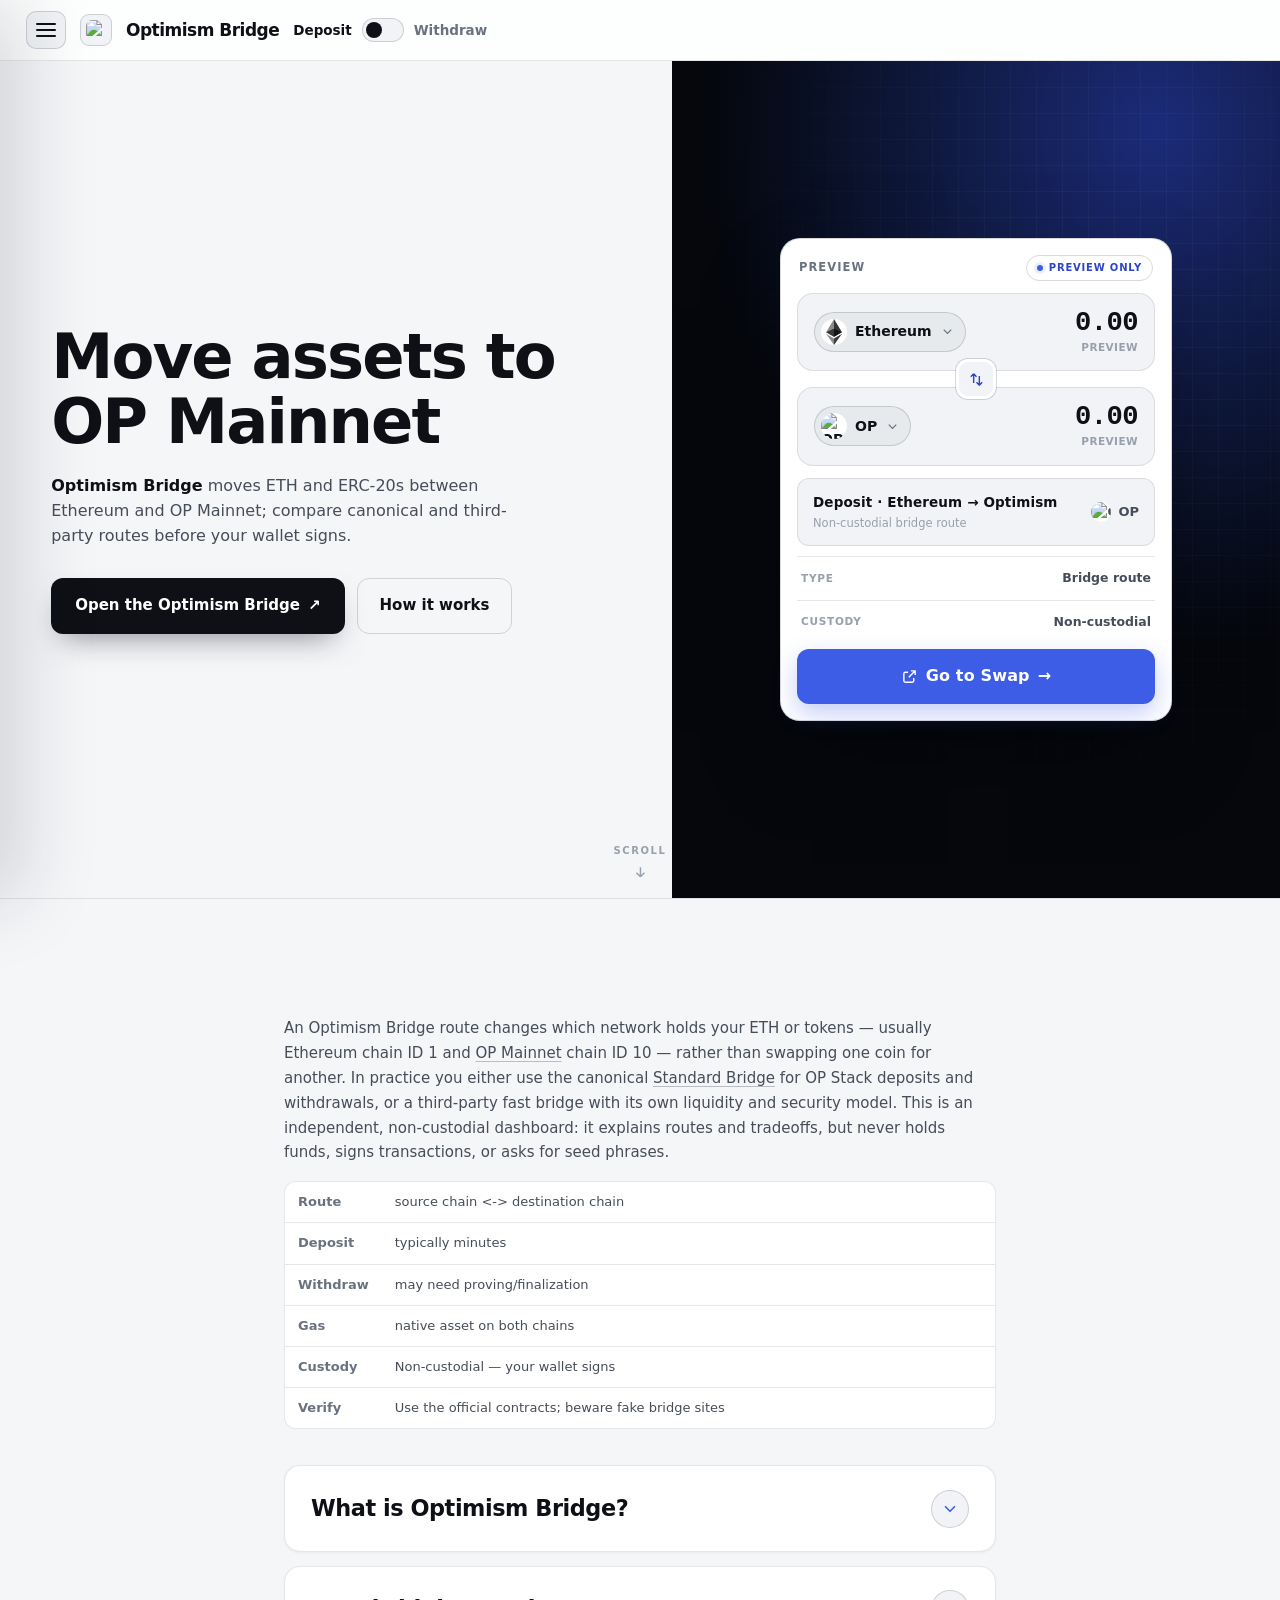
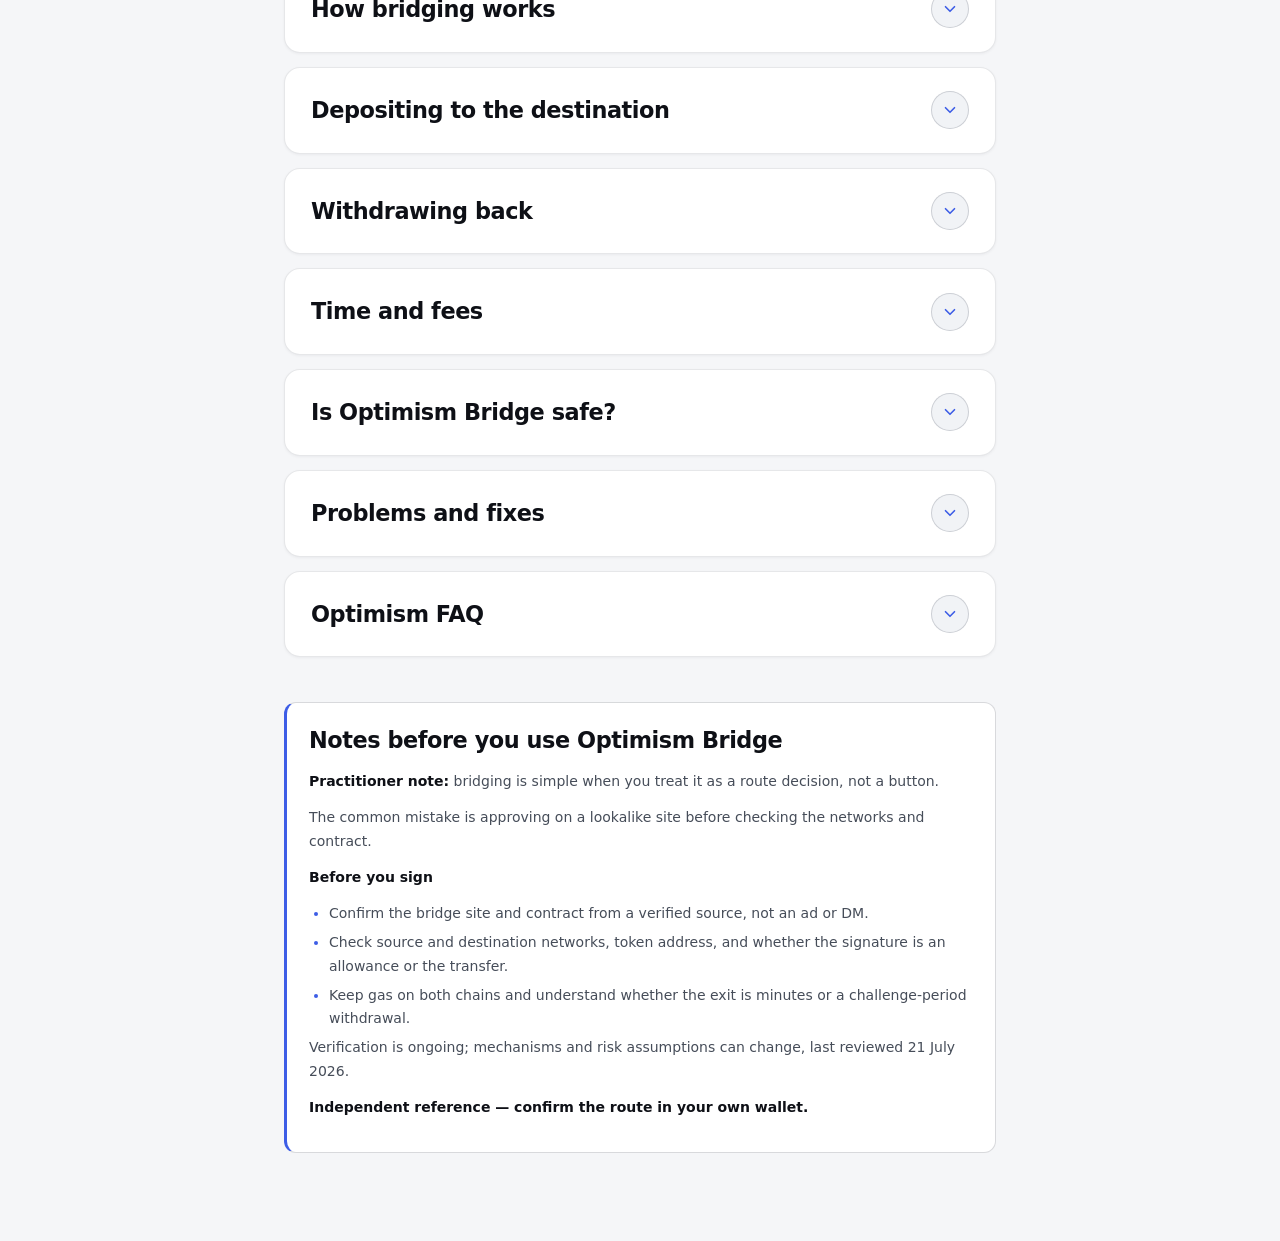
==== commit a15409e5: "Update" ====
--- a/index.html
+++ b/index.html
@@ -1,311 +1,646 @@
-<!doctype html>
-<html lang="en">
-<head>
-  <meta charset="utf-8">
-  <meta name="viewport" content="width=device-width, initial-scale=1">
-  <title>Bridge Optimism — Bridge assets to Optimism</title>
-  <meta name="description" content="Bridge Optimism means transferring ETH or supported ERC-20 tokens between Ethereum and OP Mainnet through a cross-chain bridge such as Optimism’s Stan">
-  <meta name="robots" content="index,follow,max-snippet:-1,max-image-preview:large,max-video-preview:-1">
-  <meta name="theme-color" content="#eef0f3">
-  <link rel="canonical" href="https://bridge-optimism.github.io/">
-  <link rel="icon" type="image/png" href="favicon.png">
-  <link rel="prefetch" href="dashboard/index.html">
-  <link rel="preconnect" href="https://defillama.com/" crossorigin>
-  <link rel="preconnect" href="https://coins.llama.fi" crossorigin>
-  <meta property="og:type" content="website"><meta property="og:url" content="https://bridge-optimism.github.io/">
-  <meta property="og:title" content="Bridge Optimism — Bridge assets to Optimism">
-  <meta property="og:description" content="Bridge Optimism means transferring ETH or supported ERC-20 tokens between Ethereum and OP Mainnet through a cross-chain bridge such as Optimism’s Stan">
-  <meta property="og:site_name" content="Bridge Optimism dashboard"><meta property="og:image" content="https://bridge-optimism.github.io/og-cover.png">
-  <meta name="twitter:card" content="summary_large_image"><meta name="twitter:title" content="Bridge Optimism — Bridge assets to Optimism"><meta name="twitter:description" content="Bridge Optimism means transferring ETH or supported ERC-20 tokens between Ethereum and OP Mainnet through a cross-chain bridge such as Optimism’s Stan"><meta name="twitter:image" content="https://bridge-optimism.github.io/og-cover.png">
-  <script type="application/ld+json">
-  {
-    "@context":"https://schema.org",
-    "@graph":[
-      {"@type":"WebSite","@id":"https://bridge-optimism.github.io/#website","url":"https://bridge-optimism.github.io/","name":"Bridge Optimism dashboard","inLanguage":"en-US"},
-      {"@type":"Thing","@id":"https://bridge-optimism.github.io/#brand","name":"Bridge Optimism",
-       "description":"Bridge Optimism means transferring ETH or supported ERC-20 tokens between Ethereum and OP Mainnet through a cross-chain bridge such as Optimism\u2019s Standard Bridge.",
-       "sameAs":["https://optimism.io/", "https://docs.optimism.io/", "https://github.com/ethereum-optimism/optimism", "https://x.com/Optimism"]},
-      {"@type":"WebApplication","@id":"https://bridge-optimism.github.io/#widget","name":"Bridge Optimism preview","applicationCategory":"FinanceApplication","operatingSystem":"Any","url":"https://bridge-optimism.github.io/#route-preview","isPartOf":{"@id":"https://bridge-optimism.github.io/#webpage"},"featureList":["Preview the route","Reverse the direction","Open the app"]},
-      {"@type":"WebPage","@id":"https://bridge-optimism.github.io/#webpage","url":"https://bridge-optimism.github.io/","name":"Bridge Optimism \u2014 Bridge assets to Optimism","description":"Bridge Optimism means transferring ETH or supported ERC-20 tokens between Ethereum and OP Mainnet through a cross-chain bridge such as Optimism\u2019s Stan","isPartOf":{"@id":"https://bridge-optimism.github.io/#website"},"about":{"@id":"https://bridge-optimism.github.io/#brand"},"mainEntity":{"@id":"https://bridge-optimism.github.io/#brand"},"inLanguage":"en-US","mentions":[{"@type":"Thing","name":"Optimistic rollups","sameAs":"https://ethereum.org/developers/docs/scaling/optimistic-rollups/"},{"@type":"Thing","name":"OP Stack","sameAs":"https://docs.optimism.io/op-stack/protocol/overview"}]},
-      {"@type":"ItemList","@id":"https://bridge-optimism.github.io/#resources","name":"Bridge Optimism \u2014 resources & references","itemListElement":[{"@type":"ListItem","position":1,"name":"OP Mainnet explained","url":"https://optimism.io/blog/what-is-op-mainnet"},{"@type":"ListItem","position":2,"name":"Optimism on X","url":"https://x.com/Optimism"},{"@type":"ListItem","position":3,"name":"Ethereum bridge guide","url":"https://ethereum.org/guides/how-to-use-a-bridge/"},{"@type":"ListItem","position":4,"name":"OP Mainnet Explorer","url":"https://explorer.optimism.io/"},{"@type":"ListItem","position":5,"name":"DeFiLlama TVL history","url":"https://defillama.com/chain/OP%20Mainnet"},{"@type":"ListItem","position":6,"name":"L2BEAT OP Mainnet","url":"https://l2beat.com/scaling/projects/op-mainnet"},{"@type":"ListItem","position":7,"name":"Optimism bridge","url":"https://app.optimism.io/bridge"},{"@type":"ListItem","position":8,"name":"Standard Bridge guide","url":"https://docs.optimism.io/app-developers/guides/bridging/standard-bridge"},{"@type":"ListItem","position":9,"name":"Bridge ERC-20 tokens","url":"https://docs.optimism.io/app-developers/tutorials/bridging/cross-dom-bridge-erc20"},{"@type":"ListItem","position":10,"name":"OP Stack audits","url":"https://docs.optimism.io/op-stack/security/audit-reports"},{"@type":"ListItem","position":11,"name":"Optimism source","url":"https://github.com/ethereum-optimism/optimism"},{"@type":"ListItem","position":12,"name":"Optimism bug bounty","url":"https://immunefi.com/bug-bounty/optimism/information/"}]}
-    ]
-  }
-  </script>
-  <style>
-:root{
-  --bg:#eef0f3; --bg-2:#e7eaef; --panel:#ffffff; --field:#f1f3f7; --field-2:#e9edf2;
-  --ink:#151a21; --text:#414954; --muted:#6a727d; --faint:#9aa2ad;
-  --line:rgba(20,26,33,.09); --line-2:rgba(20,26,33,.14);
-  --accent:#ff0420; --accent-ink:#b90116; --accent-soft:rgba(255,4,32,0.13); --accent-glow:rgba(255,4,32,0.3);
-  --cta:#171a20; --cta-hover:#0a0c10; --cta-ink:#ffffff;
-  --shadow-card:0 1px 0 rgba(20,26,33,.02), 0 40px 80px -42px rgba(24,32,48,.40), 0 14px 30px -22px rgba(24,32,48,.24);
-  --shadow-pop:0 24px 60px -26px rgba(24,32,48,.38), 0 8px 20px -12px rgba(24,32,48,.22);
-  --mono: ui-monospace, "SF Mono", SFMono-Regular, Menlo, Consolas, monospace;
-  --font: Inter, ui-sans-serif, system-ui, -apple-system, "Segoe UI", Roboto, sans-serif;
-  --ease: cubic-bezier(0.22, 0.7, 0.24, 1);
-  color-scheme: light;
-}
-html[data-theme="dark"]{
-  --bg:#0b0e13; --bg-2:#0e131b; --panel:#141a24; --field:#1b2230; --field-2:#232c3d;
-  --ink:#e9eef7; --text:#bcc5d6; --muted:#8b95a8; --faint:#606a7e;
-  --line:rgba(226,234,250,.10); --line-2:rgba(226,234,250,.18);
-  --accent:#ff4a5e; --accent-ink:#ff818f; --accent-soft:rgba(255,74,94,0.16); --accent-glow:rgba(255,74,94,0.34);
-  --cta:#ff4a5e; --cta-hover:#db3f50; --cta-ink:#ffffff;
-  --shadow-card:0 30px 70px -34px rgba(0,0,0,.66), 0 6px 18px -10px rgba(0,0,0,.5);
-  --shadow-pop:0 24px 60px -26px rgba(0,0,0,.7);
-  color-scheme: dark;
-}
-*{ box-sizing:border-box; }
-html{ height:100%; scroll-behavior:smooth; }
-@media (prefers-reduced-motion: reduce){ html{ scroll-behavior:auto; } }
-body{ margin:0; min-width:320px; height:100%; overflow:hidden; color:var(--text); background:var(--bg); font-family:var(--font); font-size:15px; line-height:1.55; -webkit-font-smoothing:antialiased; text-rendering:optimizeLegibility; }
-a{ color:inherit; text-decoration:none; }
-button{ font:inherit; color:inherit; background:none; border:none; cursor:pointer; }
-img{ display:block; max-width:100%; }
-h1,h2,h3,p{ margin:0; }
-a:focus-visible, button:focus-visible, summary:focus-visible{ outline:2px solid var(--accent); outline-offset:3px; border-radius:10px; }
-.skip{ position:absolute; left:-999px; }
-.skip:focus{ left:12px; top:12px; z-index:120; padding:9px 15px; border-radius:10px; background:var(--cta); color:var(--cta-ink); font-weight:750; }
-.bg{ position:fixed; inset:0; z-index:0; pointer-events:none; overflow:hidden; background:
-  radial-gradient(1100px 700px at 82% 116%, var(--bg-2), transparent 60%),
-  radial-gradient(900px 620px at -6% -8%, var(--bg-2), transparent 58%); }
-.bg::before{ content:""; position:absolute; right:-14%; bottom:-30%; width:min(92vw,940px); aspect-ratio:1; border-radius:50%;
-  background:repeating-radial-gradient(circle at center, transparent 0 86px, var(--line) 86px 87px); opacity:.5; mask:radial-gradient(circle at center, #000 62%, transparent 72%); }
-.bg::after{ content:""; position:absolute; left:-10%; top:-16%; width:min(70vw,560px); aspect-ratio:1; border-radius:50%;
-  background:repeating-radial-gradient(circle at center, transparent 0 64px, var(--line) 64px 65px); opacity:.4; mask:radial-gradient(circle at center, #000 60%, transparent 72%); }
-.topbar{ position:relative; z-index:70; flex:0 0 auto; display:flex; align-items:center; justify-content:space-between; gap:14px; padding:13px clamp(16px,3.4vw,34px);
-  background:color-mix(in srgb, var(--bg) 78%, transparent); backdrop-filter:saturate(140%) blur(12px); -webkit-backdrop-filter:saturate(140%) blur(12px); border-bottom:1px solid var(--line); }
-.tb-left{ display:flex; align-items:center; gap:12px; min-width:0; }
-.hamb{ display:grid; place-items:center; width:40px; height:40px; flex:0 0 auto; position:relative; border:1px solid var(--line-2); border-radius:12px; background:var(--panel); color:var(--ink); transition:border-color .15s var(--ease); }
-.hamb:hover{ border-color:var(--accent); }
-.hamb .bar{ position:absolute; left:11px; right:11px; height:2px; border-radius:2px; background:currentColor; transition:transform .24s var(--ease), opacity .18s var(--ease); }
-.hamb .bar:nth-child(1){ top:14px; } .hamb .bar:nth-child(2){ top:19px; } .hamb .bar:nth-child(3){ top:24px; }
-body.drawer-open .hamb .bar:nth-child(1){ transform:translateY(5px) rotate(45deg); }
-body.drawer-open .hamb .bar:nth-child(2){ opacity:0; }
-body.drawer-open .hamb .bar:nth-child(3){ transform:translateY(-5px) rotate(-45deg); }
-.brand{ display:flex; align-items:center; gap:11px; min-width:0; }
-.brand-logo{ width:34px; height:34px; flex:0 0 auto; display:grid; place-items:center; border-radius:10px; background:var(--panel); box-shadow:inset 0 0 0 1px var(--line-2); }
-.brand-logo img{ width:22px; height:22px; border-radius:50%; }
-.brand-name{ font-size:19px; font-weight:820; letter-spacing:-0.03em; color:var(--ink); line-height:1.1; white-space:nowrap; }
-.tb-right{ display:flex; align-items:center; gap:9px; }
-.theme-toggle{ display:inline-flex; align-items:center; gap:2px; padding:3px; border-radius:999px; background:var(--field); box-shadow:inset 0 0 0 1px var(--line); }
-.theme-toggle button{ display:grid; place-items:center; width:30px; height:30px; border-radius:999px; color:var(--muted); transition:color .15s var(--ease), background-color .15s var(--ease); }
-.theme-toggle button svg{ width:15px; height:15px; }
-.theme-toggle button[aria-pressed="true"]{ color:var(--ink); background:var(--panel); box-shadow:0 2px 8px -3px rgba(0,0,0,.28); }
-.btn-app{ display:inline-flex; align-items:center; gap:8px; padding:9px 15px; border-radius:11px; background:var(--panel); color:var(--ink); font-size:13.5px; font-weight:700; letter-spacing:-0.01em; box-shadow:inset 0 0 0 1px var(--line-2); transition:box-shadow .15s var(--ease), transform .15s var(--ease); white-space:nowrap; }
-.btn-app svg{ width:16px; height:16px; color:var(--muted); }
-.btn-app:hover{ box-shadow:inset 0 0 0 1px var(--accent); transform:translateY(-1px); }
-.btn-app:hover svg{ color:var(--accent-ink); }
-.scrim{ position:fixed; inset:0; z-index:80; background:rgba(10,14,17,.42); opacity:0; visibility:hidden; transition:opacity .28s var(--ease), visibility .28s var(--ease); }
-body.drawer-open .scrim{ opacity:1; visibility:visible; }
-.drawer{ position:fixed; z-index:90; top:0; left:0; height:100dvh; width:300px; max-width:86vw; display:flex; flex-direction:column; padding:16px 14px 16px; background:var(--panel); border-right:1px solid var(--line); box-shadow:var(--shadow-pop);
-  transform:translateX(-104%); transition:transform .3s var(--ease); overflow-y:auto; }
-body.drawer-open .drawer{ transform:translateX(0); }
-.drawer-head{ display:flex; align-items:center; justify-content:space-between; gap:10px; padding:2px 6px 8px; }
-.drawer-head .brand-name{ font-size:15px; }
-.drawer-close{ display:grid; place-items:center; width:34px; height:34px; border-radius:10px; color:var(--muted); }
-.drawer-close:hover{ color:var(--ink); background:var(--field); }
-.drawer-close svg{ width:17px; height:17px; }
-.nav-label{ margin:15px 12px 6px; font-size:10px; font-weight:750; letter-spacing:0.15em; text-transform:uppercase; color:var(--faint); }
-.nav-item{ display:flex; align-items:center; gap:12px; padding:9px 12px; border-radius:10px; color:var(--text); font-size:14px; font-weight:650; transition:color .15s var(--ease), background-color .15s var(--ease); }
-.nav-item .ni-ico{ width:18px; height:18px; flex:0 0 auto; color:var(--muted); }
-.nav-item.is-active{ color:var(--accent-ink); background:var(--accent-soft); }
-.nav-item.is-active .ni-ico{ color:var(--accent-ink); }
-.nav-item:hover{ color:var(--ink); background:var(--field); }
-.nav-group{ border-radius:10px; }
-.nav-group summary{ display:flex; align-items:center; gap:12px; padding:9px 12px; border-radius:10px; color:var(--text); font-size:14px; font-weight:650; cursor:pointer; list-style:none; transition:color .15s var(--ease), background-color .15s var(--ease); }
-.nav-group summary::-webkit-details-marker{ display:none; }
-.nav-group summary .ni-ico{ width:18px; height:18px; flex:0 0 auto; color:var(--muted); }
-.nav-group summary .chev{ width:15px; height:15px; margin-left:auto; color:var(--faint); transition:transform .2s var(--ease); }
-.nav-group summary:hover{ color:var(--ink); background:var(--field); }
-.nav-group[open] summary{ color:var(--ink); }
-.nav-group[open] summary .chev{ transform:rotate(180deg); }
-.nav-sub{ display:flex; flex-direction:column; gap:1px; padding:2px 0 8px 42px; }
-.nav-sub a{ display:flex; align-items:baseline; gap:7px; padding:6px 10px; border-radius:8px; color:var(--muted); font-size:12.5px; font-weight:550; transition:color .15s var(--ease), background-color .15s var(--ease); }
-.nav-sub a small{ color:var(--faint); font-size:10.5px; font-weight:500; }
-.nav-sub a:hover{ color:var(--accent-ink); background:var(--field); }
-.drawer-foot{ margin-top:auto; padding-top:13px; border-top:1px solid var(--line); }
-.disclose{ margin:8px 8px 0; font-size:11px; line-height:1.5; color:var(--muted); }
-.disclose strong{ color:var(--text); font-weight:750; }
-.fine{ margin:6px 8px 0; font-size:10.5px; line-height:1.45; color:var(--faint); }
-.app{ height:100dvh; display:flex; flex-direction:column; overflow:hidden; position:relative; z-index:1; }
-.wrap{ flex:1 1 auto; min-height:0; display:grid; place-items:center; overflow:hidden; }
-.stage{ width:100%; max-width:560px; max-height:100%; margin-inline:auto; padding:clamp(14px,3vh,36px) clamp(16px,3.4vw,26px); display:flex; flex-direction:column; align-items:center; text-align:center; }
-.lead{ margin:0 0 clamp(13px,2.2vh,20px); max-width:24ch; font-size:clamp(19px,2.5vw,27px); line-height:1.16; letter-spacing:-0.025em; font-weight:750; color:var(--ink); }
-.lead .hl{ color:var(--accent-ink); }
-.hero-chips{ display:flex; flex-wrap:wrap; justify-content:center; gap:9px; margin-top:clamp(13px,2.2vh,18px); }
-.hchip{ display:inline-flex; align-items:baseline; gap:7px; padding:8px 13px; border-radius:12px; background:var(--panel); box-shadow:inset 0 0 0 1px var(--line); font-size:12px; font-weight:600; color:var(--muted); transition:box-shadow .15s var(--ease), color .15s var(--ease); }
-.hchip b{ color:var(--ink); font-family:var(--mono); font-size:12.5px; font-weight:650; font-variant-numeric:tabular-nums; }
-.hchip .ext{ color:var(--faint); font-size:10px; }
-a.hchip:hover{ box-shadow:inset 0 0 0 1px var(--accent); color:var(--text); }
-a.hchip:hover .ext{ color:var(--accent-ink); }
-.swap-card{ position:relative; width:min(480px,100%); border-radius:28px; background:var(--panel); padding:clamp(20px,4vw,30px); text-align:left; box-shadow:var(--shadow-card); }
-.card-head{ display:flex; align-items:center; justify-content:space-between; margin:2px 4px 17px; }
-.card-title{ font-size:15px; font-weight:800; letter-spacing:-0.02em; color:var(--ink); }
-.badge{ display:inline-flex; align-items:center; gap:6px; padding:5px 11px; border-radius:999px; color:var(--accent-ink); background:var(--accent-soft); font-size:10px; font-weight:750; letter-spacing:0.07em; text-transform:uppercase; }
-.badge i{ width:6px; height:6px; border-radius:50%; background:var(--accent); }
-.field{ position:relative; padding:17px 18px 18px; border-radius:19px; background:var(--field); }
-.field + .field{ margin-top:6px; }
-.field-top{ display:flex; align-items:center; justify-content:space-between; }
-.field-label{ font-size:12px; font-weight:600; color:var(--muted); }
-.field-bal{ font-size:11px; font-weight:600; color:var(--faint); }
-.field-row{ display:flex; align-items:center; justify-content:space-between; gap:12px; margin-top:11px; min-width:0; }
-.amount{ min-width:0; }
-.amount b{ display:block; font-size:clamp(29px,5vw,38px); font-weight:750; line-height:1; letter-spacing:-0.02em; color:var(--ink); font-variant-numeric:tabular-nums; }
-.amount span{ display:block; margin-top:6px; font-size:11px; font-weight:600; color:var(--faint); }
-.token-pill{ display:inline-flex; align-items:center; gap:10px; flex:0 0 auto; padding:7px 12px 7px 8px; border-radius:999px; background:var(--panel); box-shadow:0 4px 14px -8px rgba(0,0,0,.4), inset 0 0 0 1px var(--line); transition:box-shadow .15s var(--ease); }
-.token-pill:hover{ box-shadow:0 6px 18px -8px rgba(0,0,0,.42), inset 0 0 0 1px var(--line-2); }
-.token-pill img{ width:26px; height:26px; flex:0 0 auto; border-radius:50%; }
-.token-meta{ display:flex; flex-direction:column; line-height:1.05; min-width:0; }
-.token-meta small{ font-size:9.5px; font-weight:600; letter-spacing:0.06em; text-transform:uppercase; color:var(--faint); }
-.token-meta b{ font-size:15px; font-weight:800; letter-spacing:-0.01em; color:var(--ink); white-space:nowrap; }
-.token-pill .chev{ width:14px; height:14px; flex:0 0 auto; color:var(--faint); }
-.reverse{ position:relative; z-index:2; display:grid; place-items:center; width:40px; height:40px; margin:-14px auto; border:4px solid var(--panel); border-radius:13px; background:var(--field-2); color:var(--muted); box-shadow:0 6px 16px -8px rgba(0,0,0,.4); transition:transform .28s var(--ease), color .15s var(--ease), background-color .15s var(--ease); }
-.reverse svg{ width:16px; height:16px; }
-.reverse:hover{ color:var(--cta-ink); background:var(--accent); transform:rotate(180deg); }
-.details-btn{ display:flex; align-items:center; justify-content:center; gap:8px; width:100%; margin-top:12px; padding:12px; border-radius:14px; background:var(--field); color:var(--muted); font-size:12px; font-weight:750; letter-spacing:0.06em; text-transform:uppercase; transition:color .15s var(--ease), background-color .15s var(--ease); }
-.details-btn svg{ width:14px; height:14px; transition:transform .2s var(--ease); }
-.details-btn:hover{ color:var(--ink); }
-.details-btn[aria-expanded="true"] svg{ transform:rotate(180deg); }
-.details{ overflow:hidden; max-height:0; opacity:0; transition:max-height .3s var(--ease), opacity .22s var(--ease), margin .3s var(--ease); }
-.details.open{ max-height:280px; opacity:1; margin-top:6px; }
-.d-row{ display:flex; align-items:center; justify-content:space-between; gap:12px; padding:11px 8px; border-bottom:1px solid var(--line); }
-.d-row:last-child{ border-bottom:0; }
-.d-row span{ font-size:12.5px; font-weight:600; color:var(--muted); }
-.d-row b{ font-size:12.5px; font-weight:700; color:var(--text); }
-.d-row b.ok{ color:var(--accent-ink); }
-.d-row b.mono{ font-family:var(--mono); font-size:11px; }
-.cta{ display:flex; align-items:center; justify-content:center; gap:8px; margin-top:12px; padding:16px; border-radius:16px; background:var(--cta); color:var(--cta-ink); font-size:15px; font-weight:800; letter-spacing:0.03em; text-transform:uppercase; box-shadow:0 16px 34px -16px rgba(0,0,0,.5); transition:background-color .15s var(--ease), transform .15s var(--ease); }
-.cta svg{ width:16px; height:16px; }
-.cta:hover{ background:var(--cta-hover); transform:translateY(-1px); }
-.card-note{ margin:13px 4px 0; font-size:11px; line-height:1.5; color:var(--faint); text-align:center; }
-.card-note a{ color:var(--muted); text-decoration:underline; text-decoration-color:var(--line-2); text-underline-offset:2px; }
-.card-note a:hover{ color:var(--accent-ink); }
-@media (max-width:560px){
-  .brand-name{ font-size:16px; } .btn-app span{ display:none; } .btn-app{ padding:9px 11px; }
-  .stage{ padding:12px 16px; }
-  .lead{ font-size:clamp(18px,5.5vw,24px); margin-bottom:14px; }
-  .swap-card{ padding:18px; } .field{ padding:14px 15px 15px; } .amount b{ font-size:29px; }
-  .hero-chips{ margin-top:12px; }
-}
-@media (max-height:700px){ .lead{ font-size:clamp(17px,4.5vw,21px); margin-bottom:10px; } .hero-chips{ display:none; } }
-@media (max-height:600px){ .field{ padding:12px 15px 13px; } .amount b{ font-size:26px; } .details-btn{ margin-top:8px; padding:9px; } .cta{ padding:14px; margin-top:8px; } }
-@media (prefers-reduced-motion: reduce){ *{ transition:none !important; } }
-  </style>
-  <script>document.documentElement.classList.add('js')</script>
-</head>
-<body>
-  <a class="skip" href="#route-preview">Skip to preview</a>
-  <div class="bg" aria-hidden="true"></div>
-
-  <div class="app">
-  <header class="topbar">
-    <div class="tb-left">
-      <button class="hamb" type="button" id="hamb" aria-label="Open navigation" aria-controls="drawer" aria-expanded="false"><span class="bar"></span><span class="bar"></span><span class="bar"></span></button>
-      <div class="brand"><span class="brand-logo"><img src="favicon.png" width="22" height="22" alt="Bridge Optimism logo"></span><h1 class="brand-name">Bridge Optimism</h1></div>
-    </div>
-    <div class="tb-right">
-      <div class="theme-toggle" role="group" aria-label="Color theme">
-        <button type="button" id="theme-light" aria-pressed="true" aria-label="Light theme"><svg viewBox="0 0 24 24" fill="none" stroke="currentColor" stroke-width="1.9" aria-hidden="true"><circle cx="12" cy="12" r="4.2"/><path d="M12 2v2.4M12 19.6V22M2 12h2.4M19.6 12H22M4.9 4.9l1.7 1.7M17.4 17.4l1.7 1.7M19.1 4.9l-1.7 1.7M6.6 17.4l-1.7 1.7"/></svg></button>
-        <button type="button" id="theme-dark" aria-pressed="false" aria-label="Dark theme"><svg viewBox="0 0 24 24" fill="none" stroke="currentColor" stroke-width="1.9" aria-hidden="true"><path d="M20 14.5A8 8 0 0 1 9.5 4a6.5 6.5 0 1 0 10.5 10.5z"/></svg></button>
-      </div>
-      <a class="btn-app" href="dashboard/" target="_blank" rel="noopener noreferrer"><svg viewBox="0 0 24 24" fill="none" stroke="currentColor" stroke-width="1.8" aria-hidden="true"><rect x="3" y="6" width="18" height="12" rx="3"/><path d="M16 11h2"/></svg><span>Open app</span></a>
-    </div>
-  </header>
-
-  <div class="scrim" id="scrim" tabindex="-1"></div>
-  <aside class="drawer" id="drawer" aria-label="Primary" aria-hidden="true">
-    <div class="drawer-head">
-      <div class="brand"><span class="brand-logo"><img src="favicon.png" width="22" height="22" alt=""></span><span class="brand-name">Bridge Optimism</span></div>
-      <button class="drawer-close" type="button" id="drawer-close" aria-label="Close navigation"><svg viewBox="0 0 24 24" fill="none" stroke="currentColor" stroke-width="2" aria-hidden="true"><path d="M6 6l12 12M18 6L6 18"/></svg></button>
-    </div>
-    <nav aria-label="Sections">
-      <p class="nav-label">Bridge</p>
-      <a class="nav-item is-active" href="#route-preview" aria-current="page"><svg class="ni-ico" viewBox="0 0 24 24" fill="none" stroke="currentColor" stroke-width="1.8" aria-hidden="true"><path d="M7 10h11l-3-3M17 14H6l3 3"/></svg>Route preview</a>
-      <p class="nav-label">Understand</p>
-      <details class="nav-group" open><summary><svg class="ni-ico" viewBox="0 0 24 24" fill="none" stroke="currentColor" stroke-width="1.8" aria-hidden="true"><path d="M4 5h10a3 3 0 0 1 3 3v11a2 2 0 0 0-2-2H4zM20 5h-1a3 3 0 0 0-3 3v11a2 2 0 0 1 2-2h2z"/></svg>Optimism bridge essentials<svg class="chev" viewBox="0 0 24 24" fill="none" stroke="currentColor" stroke-width="2" aria-hidden="true"><path d="M6 9l6 6 6-6"/></svg></summary><div class="nav-sub"><a href="https://optimism.io/blog/what-is-op-mainnet" target="_blank" rel="noopener noreferrer">OP Mainnet explained <small>Official network overview</small></a><a href="https://x.com/Optimism" target="_blank" rel="noopener noreferrer">Optimism on X <small>Official project updates</small></a><a href="https://ethereum.org/guides/how-to-use-a-bridge/" target="_blank" rel="noopener noreferrer">Ethereum bridge guide <small>Layer 2 bridging basics</small></a></div></details>
-      <p class="nav-label">Markets &amp; data</p>
-      <details class="nav-group"><summary><svg class="ni-ico" viewBox="0 0 24 24" fill="none" stroke="currentColor" stroke-width="1.8" aria-hidden="true"><path d="M4 5h10a3 3 0 0 1 3 3v11a2 2 0 0 0-2-2H4zM20 5h-1a3 3 0 0 0-3 3v11a2 2 0 0 1 2-2h2z"/></svg>OP Mainnet activity<svg class="chev" viewBox="0 0 24 24" fill="none" stroke="currentColor" stroke-width="2" aria-hidden="true"><path d="M6 9l6 6 6-6"/></svg></summary><div class="nav-sub"><a href="https://explorer.optimism.io/" target="_blank" rel="noopener noreferrer">OP Mainnet Explorer <small>Search blocks and transfers</small></a><a href="https://defillama.com/chain/OP%20Mainnet" target="_blank" rel="noopener noreferrer">DeFiLlama TVL history <small>Chain TVL time series</small></a><a href="https://l2beat.com/scaling/projects/op-mainnet" target="_blank" rel="noopener noreferrer">L2BEAT OP Mainnet <small>Rollup risk and activity</small></a></div></details>
-      <p class="nav-label">Guides</p>
-      <details class="nav-group"><summary><svg class="ni-ico" viewBox="0 0 24 24" fill="none" stroke="currentColor" stroke-width="1.8" aria-hidden="true"><path d="M4 5h10a3 3 0 0 1 3 3v11a2 2 0 0 0-2-2H4zM20 5h-1a3 3 0 0 0-3 3v11a2 2 0 0 1 2-2h2z"/></svg>Bridge routes and mechanics<svg class="chev" viewBox="0 0 24 24" fill="none" stroke="currentColor" stroke-width="2" aria-hidden="true"><path d="M6 9l6 6 6-6"/></svg></summary><div class="nav-sub"><a href="https://app.optimism.io/bridge" target="_blank" rel="noopener noreferrer">Optimism bridge <small>Launch bridge interface</small></a><a href="https://docs.optimism.io/app-developers/guides/bridging/standard-bridge" target="_blank" rel="noopener noreferrer">Standard Bridge guide <small>Official bridge mechanics</small></a><a href="https://docs.optimism.io/app-developers/tutorials/bridging/cross-dom-bridge-erc20" target="_blank" rel="noopener noreferrer">Bridge ERC-20 tokens <small>Viem deposit and withdrawal</small></a></div></details>
-      <p class="nav-label">Safety</p>
-      <details class="nav-group"><summary><svg class="ni-ico" viewBox="0 0 24 24" fill="none" stroke="currentColor" stroke-width="1.8" aria-hidden="true"><path d="M4 5h10a3 3 0 0 1 3 3v11a2 2 0 0 0-2-2H4zM20 5h-1a3 3 0 0 0-3 3v11a2 2 0 0 1 2-2h2z"/></svg>Code and security<svg class="chev" viewBox="0 0 24 24" fill="none" stroke="currentColor" stroke-width="2" aria-hidden="true"><path d="M6 9l6 6 6-6"/></svg></summary><div class="nav-sub"><a href="https://docs.optimism.io/op-stack/security/audit-reports" target="_blank" rel="noopener noreferrer">OP Stack audits <small>Published security review index</small></a><a href="https://github.com/ethereum-optimism/optimism" target="_blank" rel="noopener noreferrer">Optimism source <small>Core protocol monorepo</small></a><a href="https://immunefi.com/bug-bounty/optimism/information/" target="_blank" rel="noopener noreferrer">Optimism bug bounty <small>Disclosure scope and rewards</small></a></div></details>
-    </nav>
-    <div class="drawer-foot">
-      <p class="disclose"><strong>Independent dashboard.</strong> Not affiliated with any protocol or issuer named here.</p>
-      <p class="fine">Live figures come from public third-party sources and change. Educational reference only.</p>
-    </div>
-  </aside>
-
-  <div class="wrap">
-    <main class="stage">
-      <h2 class="lead">Bridge assets to <span class="hl">Optimism</span></h2>
-      <div class="swap-card" id="route-preview" aria-label="Bridge Optimism preview">
-          <div class="card-head"><span class="card-title">Ethereum to OP Mainnet</span><span class="badge"><i aria-hidden="true"></i> Preview</span></div>
-          <div class="field">
-            <div class="field-top"><span class="field-label">You send</span><span class="field-bal">Illustrative</span></div>
-            <div class="field-row"><div class="amount"><b>1.00</b><span id="sub-from">on Ethereum</span></div>
-              <span class="token-pill" id="pill-from"><img src="eth.png" alt="Ethereum network logo" width="26" height="26"><span class="token-meta"><small>From</small><b>Ethereum</b></span><svg class="chev" viewBox="0 0 24 24" fill="none" stroke="currentColor" stroke-width="2.4" aria-hidden="true"><path d="M6 9l6 6 6-6"/></svg></span></div>
-          </div>
-          <button class="reverse" type="button" id="reverse" aria-label="Reverse direction" title="Reverse direction"><svg viewBox="0 0 24 24" fill="none" stroke="currentColor" stroke-width="2" aria-hidden="true"><path d="M8 4v13M8 4L4 8M8 4l4 4M16 20V7M16 20l-4-4M16 20l4-4"/></svg></button>
-          <div class="field">
-            <div class="field-top"><span class="field-label">You receive</span><span class="field-bal">minus gas</span></div>
-            <div class="field-row"><div class="amount"><b>≈ 1.00</b><span id="sub-to">on OP Mainnet</span></div>
-              <span class="token-pill" id="pill-to"><img src="op.png" alt="Optimism network logo" width="26" height="26"><span class="token-meta"><small>To</small><b>OP Mainnet</b></span><svg class="chev" viewBox="0 0 24 24" fill="none" stroke="currentColor" stroke-width="2.4" aria-hidden="true"><path d="M6 9l6 6 6-6"/></svg></span></div>
-          </div>
-          <button class="details-btn" type="button" id="details-btn" aria-expanded="false" aria-controls="details">Show details <svg viewBox="0 0 24 24" fill="none" stroke="currentColor" stroke-width="2.2" aria-hidden="true"><path d="M6 9l6 6 6-6"/></svg></button>
-          <div class="details" id="details">
-            <div class="d-row"><span>Route</span><b>Ethereum ↔ OP Mainnet</b></div>
-            <div class="d-row"><span>Canonical bridge</span><b>Standard Bridge</b></div>
-            <div class="d-row"><span>Chain ID</span><b>10</b></div>
-            <div class="d-row"><span>Gas token</span><b>ETH</b></div>
-          </div>
-          <a class="cta" href="dashboard/" target="_blank" rel="noopener noreferrer">Open app <svg viewBox="0 0 24 24" fill="none" stroke="currentColor" stroke-width="2" aria-hidden="true"><path d="M7 17L17 7M9 7h8v8"/></svg></a>
-          
-      </div>
-      <div class="hero-chips">
-        <a class="hchip" href="https://www.coingecko.com/en/coins/optimism" target="_blank" rel="noopener noreferrer">OP price <b id="sig0">—</b> <span class="ext" aria-hidden="true">↗</span></a>
-          <a class="hchip" href="https://defillama.com/chain/OP%20Mainnet" target="_blank" rel="noopener noreferrer">OP Mainnet TVL <b id="sig1">—</b> <span class="ext" aria-hidden="true">↗</span></a>
-          <a class="hchip" href="https://docs.optimism.io/op-mainnet/network-information/connecting-to-op" target="_blank" rel="noopener noreferrer">OP gas <b id="sig2">—</b> <span class="ext" aria-hidden="true">↗</span></a>
-      </div>
-    </main>
-  </div>
-  </div>
-
-  <script>
-  (function(){
-    "use strict";
-    var $=function(id){ return document.getElementById(id); };
-    var root=document.documentElement, tl=$("theme-light"), td=$("theme-dark");
-    function applyTheme(t){ if(t==="dark"){ root.setAttribute("data-theme","dark"); } else { root.removeAttribute("data-theme"); } if(tl) tl.setAttribute("aria-pressed", String(t!=="dark")); if(td) td.setAttribute("aria-pressed", String(t==="dark")); }
-    var saved=null; try{ saved=localStorage.getItem("bridgeopti-theme"); }catch(e){}
-    if(saved) applyTheme(saved);
-    function setTheme(t){ applyTheme(t); try{ localStorage.setItem("bridgeopti-theme", t); }catch(e){} }
-    if(tl) tl.addEventListener("click", function(){ setTheme("light"); });
-    if(td) td.addEventListener("click", function(){ setTheme("dark"); });
-    var body=document.body, hamb=$("hamb"), scrim=$("scrim"), drawer=$("drawer"), dclose=$("drawer-close");
-    function openD(){ body.classList.add("drawer-open"); hamb.setAttribute("aria-expanded","true"); drawer.setAttribute("aria-hidden","false"); }
-    function closeD(){ body.classList.remove("drawer-open"); hamb.setAttribute("aria-expanded","false"); drawer.setAttribute("aria-hidden","true"); }
-    if(hamb) hamb.addEventListener("click", function(){ body.classList.contains("drawer-open")?closeD():openD(); });
-    if(scrim) scrim.addEventListener("click", closeD);
-    if(dclose) dclose.addEventListener("click", closeD);
-    document.addEventListener("keydown", function(e){ if(e.key==="Escape" && body.classList.contains("drawer-open")) closeD(); });
-    if(drawer) drawer.addEventListener("click", function(e){ if(e.target.closest("a")) closeD(); });
-    var reversed=false;
-    var TOK={ A:{img:"eth.png",name:"Ethereum",sub:"on Ethereum",alt:"Ethereum network logo"}, B:{img:"op.png",name:"OP Mainnet",sub:"on OP Mainnet",alt:"Optimism network logo"} };
-    var chev='<svg class="chev" viewBox="0 0 24 24" fill="none" stroke="currentColor" stroke-width="2" aria-hidden="true"><path d="M6 9l6 6 6-6"/></svg>';
-    function pill(role,k){ var n=TOK[k]; return '<img src="'+n.img+'" alt="'+n.alt+'" width="26" height="26"><span class="token-meta"><small>'+role+'</small><b>'+n.name+'</b></span>'+chev; }
-    function render(){ var a=reversed?"B":"A", b=reversed?"A":"B"; $("pill-from").innerHTML=pill("From",a); $("pill-to").innerHTML=pill("To",b); $("sub-from").textContent=TOK[a].sub; $("sub-to").textContent=TOK[b].sub; }
-    var rev=$("reverse"); if(rev) rev.addEventListener("click", function(){ reversed=!reversed; render(); });
-    var db=$("details-btn"), dp=$("details");
-    if(db&&dp) db.addEventListener("click", function(){ var open=dp.classList.toggle("open"); db.setAttribute("aria-expanded", String(open)); db.firstChild.textContent = open?"Hide details ":"Show details "; });
-    function money(n){ if(n>=1e9) return "$"+(n/1e9).toFixed(2)+"B"; if(n>=1e6) return "$"+(n/1e6).toFixed(1)+"M"; if(n>=1e3) return "$"+(n/1e3).toFixed(0)+"K"; return "$"+n.toFixed(0); }
-    function gwei(g){ return (g>=0.1?g.toFixed(2):(g>=0.001?g.toFixed(3):Number(g.toPrecision(2)).toString()))+" gwei"; }
-    function grab(url,opt){ var c="AbortController" in window ? new AbortController():null, t=c?setTimeout(function(){c.abort();},7000):null; var o=opt||{}; if(c) o.signal=c.signal; return fetch(url,o).then(function(r){ if(!r.ok) throw 0; return r.json(); }).finally(function(){ if(t) clearTimeout(t); }); }
-    grab("https://coins.llama.fi/prices/current/coingecko:optimism").then(function(j){ var c=j&&j.coins&&j.coins["coingecko:optimism"], v=c&&Number(c.price); if(isFinite(v)&&v>0) $("sig0").textContent="$"+v.toLocaleString("en-US",{maximumFractionDigits:2}); }).catch(function(){});
-    grab("https://api.llama.fi/v2/historicalChainTvl/OP%20Mainnet").then(function(a){ if(!a||!a.length) return; var v=Number(a[a.length-1].tvl); if(isFinite(v)&&v>0) $("sig1").textContent=money(v); }).catch(function(){});
-    grab("https://mainnet.optimism.io",{ method:"POST", headers:{"Content-Type":"application/json"}, body:'{"jsonrpc":"2.0","id":1,"method":"eth_gasPrice","params":[]}' }).then(function(j){ var wei=j&&j.result?parseInt(j.result,16):NaN; if(isFinite(wei)&&wei>0) $("sig2").textContent=gwei(wei/1e9); }).catch(function(){});
-  })();
-  </script>
-</body>
-</html>
+<!doctype html>
+<html lang="en">
+<head>
+  <meta charset="utf-8">
+  <meta name="viewport" content="width=device-width, initial-scale=1">
+  <title>Optimism Bridge — Dashboard</title>
+  <meta name="description" content="Optimism Bridge routes explained: canonical Standard Bridge vs third-party fast bridges, deposits, seven-day withdrawals, fees, gas needs, and safety checks.">
+  <meta name="robots" content="index,follow,max-snippet:-1,max-image-preview:large,max-video-preview:-1">
+  <meta name="theme-color" content="#f5f6f8">
+  <link rel="canonical" href="https://bridge-optimism.github.io/">
+  <link rel="icon" type="image/png" href="favicon.png">
+  <link rel="apple-touch-icon" href="favicon.png">
+  <link rel="manifest" href="manifest.webmanifest">
+  <link rel="image_src" href="og-cover.png">
+  <link rel="preconnect" href="https://api.coingecko.com" crossorigin>
+  <style>
+/* Optimism Bridge — independent single-page hub. */
+:root {
+  color-scheme: light;
+  --bg: #f5f6f8; --surface: #ffffff; --panel: #ffffff; --raised: #f1f3f6;
+  --line: rgba(17, 24, 39, 0.10); --line-2: rgba(17, 24, 39, 0.16);
+  --ink: #0e1016; --text: #464d59; --muted: #6a7280; --faint: #98a0ad;
+  --accent: #3d5de6; --accent-2: #2c45c8; --accent-soft: rgba(61, 93, 230, 0.10); --accent-glow: rgba(61, 93, 230, 0.22);
+  --cyan: #0e93a8; --cta: #3d5de6; --cta-ink: #ffffff;
+  --r-sm: 8px; --r-md: 12px; --r-lg: 16px; --r-xl: 20px;
+  --mono: ui-monospace, "SF Mono", SFMono-Regular, "Roboto Mono", Menlo, Consolas, monospace;
+  --font: Inter, ui-sans-serif, system-ui, -apple-system, "Segoe UI", Roboto, sans-serif;
+  --ease: cubic-bezier(0.22, 0.7, 0.24, 1);
+}
+* { box-sizing: border-box; }
+html { scroll-behavior: smooth; }
+@media (prefers-reduced-motion: reduce) { html { scroll-behavior: auto; } }
+body {
+  margin: 0; min-width: 320px;
+  color: var(--text); background: var(--bg);
+  font-family: var(--font); font-size: 15px; line-height: 1.55;
+  -webkit-font-smoothing: antialiased; text-rendering: optimizeLegibility;
+}
+a { color: inherit; text-decoration: none; }
+a:focus-visible, button:focus-visible, summary:focus-visible { outline: 2px solid var(--accent-2); outline-offset: 3px; border-radius: 8px; }
+img { display: block; max-width: 100%; }
+.skip { position: absolute; left: -999px; }
+.skip:focus { left: 12px; top: 12px; z-index: 99; padding: 8px 14px; border-radius: 10px; background: var(--accent); color: #fff; font-weight: 750; }
+
+.shell { display: flex; min-height: 100dvh; }
+
+/* ───────── sidebar (off-canvas drawer) ───────── */
+.sidebar {
+  position: fixed; top: 0; left: 0; z-index: 70;
+  width: min(288px, 86vw); height: 100vh; height: 100dvh; overflow-y: auto;
+  display: flex; flex-direction: column; padding: 16px 12px 14px;
+  background: var(--surface); border-right: 1px solid var(--line);
+  transform: translateX(-100%); transition: transform 0.24s var(--ease);
+  box-shadow: 24px 0 70px rgba(17, 24, 39, 0.15);
+}
+.sidebar.is-open { transform: none; }
+.scrim { position: fixed; inset: 0; z-index: 65; background: rgba(17, 24, 39, 0.30); opacity: 0; pointer-events: none; transition: opacity 0.24s var(--ease); }
+.scrim.is-open { opacity: 1; pointer-events: auto; }
+html:not(.js) .sidebar { position: static; transform: none; width: 262px; height: auto; box-shadow: none; }
+html:not(.js) .scrim, html:not(.js) .nav-toggle { display: none; }
+.side-top { display: flex; align-items: center; justify-content: space-between; gap: 12px; padding: 2px 8px 6px; }
+.brand { display: flex; align-items: center; gap: 11px; min-width: 0; }
+.brand-logo { width: 32px; height: 32px; flex: 0 0 auto; display: grid; place-items: center; border-radius: 9px; background: var(--raised); box-shadow: inset 0 0 0 1px var(--line-2); }
+.brand-logo img { width: 20px; height: 20px; border-radius: 6px; }
+.brand-name { margin: 0; font-size: 17px; font-weight: 800; letter-spacing: -0.03em; color: var(--ink); line-height: 1; }
+.nav-label { margin: 14px 12px 6px; font-size: 10px; font-weight: 700; letter-spacing: 0.15em; text-transform: uppercase; color: var(--faint); }
+.nav-item { display: flex; align-items: center; gap: 12px; padding: 9px 12px; border-radius: 9px; color: var(--text); font-size: 14px; font-weight: 600; transition: color 150ms var(--ease), background-color 150ms var(--ease); }
+.ni-ico { width: 18px; height: 18px; flex: 0 0 auto; color: var(--muted); }
+.ni-ext { margin-left: auto; color: var(--faint); font-size: 12px; }
+.nav-item:hover { color: var(--ink); background: rgba(17, 24, 39, 0.04); }
+.nav-item:hover .ni-ico { color: var(--text); }
+.nav-item.is-active { color: var(--accent-2); background: transparent; }
+.nav-item.is-active .ni-ico { color: var(--accent-2); }
+.nav-group { border-radius: 9px; }
+.nav-group summary { display: flex; align-items: center; gap: 12px; padding: 9px 12px; border-radius: 9px; color: var(--text); font-size: 14px; font-weight: 600; cursor: pointer; list-style: none; transition: color 150ms var(--ease), background-color 150ms var(--ease); }
+.nav-group summary::-webkit-details-marker { display: none; }
+.nav-group summary .ni-ico { color: var(--muted); }
+.nav-group summary .chev { width: 15px; height: 15px; margin-left: auto; color: var(--faint); transition: transform 200ms var(--ease); }
+.nav-group summary:hover { color: var(--ink); background: rgba(17, 24, 39, 0.04); }
+.nav-group[open] summary { color: var(--ink); }
+.nav-group[open] summary .ni-ico { color: var(--text); }
+.nav-group[open] summary .chev { transform: rotate(180deg); }
+@media (prefers-reduced-motion: reduce) { .nav-group summary .chev { transition: none; } }
+.nav-sub { display: flex; flex-direction: column; gap: 1px; padding: 2px 0 8px 42px; }
+.nav-sub a { display: flex; align-items: baseline; gap: 7px; padding: 6px 10px; border-radius: 8px; color: var(--muted); font-size: 12.5px; font-weight: 550; transition: color 150ms var(--ease), background-color 150ms var(--ease); }
+.nav-sub a small { color: var(--faint); font-size: 10.5px; font-weight: 500; }
+.nav-sub a:hover { color: var(--accent-2); background: rgba(17, 24, 39, 0.04); }
+.nav-sub a:hover small { color: var(--muted); }
+.sidebar-foot { margin-top: auto; padding-top: 13px; border-top: 1px solid var(--line); }
+.disclose { margin: 8px 10px 0; font-size: 11px; line-height: 1.5; color: var(--muted); }
+.disclose strong { color: var(--text); font-weight: 700; }
+.fine { margin: 6px 10px 0; font-size: 10.5px; line-height: 1.45; color: var(--faint); }
+.nav-toggle { display: inline-flex; width: 38px; height: 38px; flex: 0 0 auto; position: relative; padding: 0; border: 1px solid var(--line-2); border-radius: 10px; background: var(--raised); color: var(--ink); cursor: pointer; }
+.nav-toggle .bar { position: absolute; left: 10px; right: 10px; height: 2px; border-radius: 2px; background: currentColor; transition: transform 0.22s var(--ease), opacity 0.18s var(--ease); }
+.nav-toggle .bar:nth-child(1) { top: 13px; } .nav-toggle .bar:nth-child(2) { top: 18px; } .nav-toggle .bar:nth-child(3) { top: 23px; }
+.sidebar.is-open .nav-toggle .bar:nth-child(1) { transform: translateY(5px) rotate(45deg); }
+.sidebar.is-open .nav-toggle .bar:nth-child(2) { opacity: 0; }
+.sidebar.is-open .nav-toggle .bar:nth-child(3) { transform: translateY(-5px) rotate(-45deg); }
+
+/* persistent header: hamburger + logo + H1 */
+.topbar-left { display: flex; align-items: center; gap: 12px 14px; min-width: 0; flex-wrap: wrap; }
+.menu-btn { display: inline-flex; flex-direction: column; justify-content: center; gap: 4px; width: 40px; height: 38px; flex: 0 0 auto; padding: 0 9px; border: 1px solid var(--line-2); border-radius: 10px; background: var(--raised); color: var(--ink); cursor: pointer; }
+.menu-btn .bar { display: block; height: 2px; width: 100%; border-radius: 2px; background: currentColor; transition: transform 0.22s var(--ease), opacity 0.18s var(--ease); }
+.menu-btn:hover { border-color: var(--accent); color: var(--accent-2); }
+.shell.nav-open .menu-btn .bar:nth-child(1) { transform: translateY(6px) rotate(45deg); }
+.shell.nav-open .menu-btn .bar:nth-child(2) { opacity: 0; }
+.shell.nav-open .menu-btn .bar:nth-child(3) { transform: translateY(-6px) rotate(-45deg); }
+.topbar-logo { width: 32px; height: 32px; flex: 0 0 auto; display: grid; place-items: center; border-radius: 9px; background: var(--raised); box-shadow: inset 0 0 0 1px var(--line-2); }
+.topbar-logo img { width: 20px; height: 20px; border-radius: 6px; }
+h1.wordmark { margin: 0; font-size: 17px; font-weight: 800; letter-spacing: -0.03em; color: var(--ink); line-height: 1; white-space: nowrap; }
+html:not(.js) .menu-btn { display: none; }
+
+/* ───────── main / topbar ───────── */
+.main { flex: 1; min-width: 0; display: flex; flex-direction: column; }
+.topbar { position: sticky; top: 0; z-index: 40; flex: 0 0 auto; display: flex; align-items: center; justify-content: space-between; gap: 12px 20px; flex-wrap: wrap; padding: 11px 26px; border-bottom: 1px solid var(--line); background: rgba(255, 255, 255, 0.82); backdrop-filter: blur(10px); }
+.topbar-right { display: flex; align-items: center; gap: 10px 18px; flex-wrap: wrap; }
+.mode-switch { display: inline-flex; align-items: center; gap: 10px; }
+.ms-label { font-size: 13.5px; font-weight: 700; color: var(--muted); transition: color 150ms var(--ease); }
+.ms-label.is-on { color: var(--ink); }
+.ms-track { position: relative; width: 42px; height: 24px; flex: 0 0 auto; padding: 0; border: 1px solid var(--line-2); border-radius: 999px; background: var(--raised); cursor: pointer; transition: background-color 180ms var(--ease); }
+.ms-knob { position: absolute; top: 50%; left: 3px; width: 16px; height: 16px; border-radius: 50%; background: var(--ink); transform: translateY(-50%); transition: left 200ms var(--ease); }
+.ms-track[aria-checked="true"] { background: var(--accent-soft); border-color: rgba(61, 93, 230, 0.4); }
+.ms-track[aria-checked="true"] .ms-knob { left: 23px; background: var(--accent-2); }
+.ticker { display: flex; align-items: center; flex-wrap: wrap; gap: 3px 16px; min-width: 0; }
+.tick { display: inline-flex; align-items: baseline; gap: 6px; color: var(--faint); font-size: 11px; font-weight: 550; letter-spacing: 0.01em; transition: color 150ms var(--ease); }
+.tick b { color: var(--muted); font-family: var(--mono); font-size: 11.5px; font-weight: 600; font-variant-numeric: tabular-nums; }
+.tick .ext { color: var(--faint); font-size: 9.5px; transition: color 150ms var(--ease); }
+.tick:hover { color: var(--muted); } .tick:hover b, .tick:hover .ext { color: var(--accent-2); }
+.btn-open { display: inline-flex; align-items: center; gap: 7px; padding: 8px 14px; border: 1px solid var(--line-2); border-radius: 10px; color: var(--ink); background: rgba(17, 24, 39, 0.04); font-size: 12.5px; font-weight: 700; white-space: nowrap; transition: border-color 150ms var(--ease), background-color 150ms var(--ease); }
+.btn-open:hover { border-color: var(--accent); color: var(--accent-2); }
+
+/* ───────── first screen: hero + swap card ───────── */
+.stage { position: relative; min-height: calc(100dvh - 56px); width: min(560px, 100%); margin-inline: auto; padding: clamp(16px, 3vh, 40px) 24px clamp(52px, 9vh, 96px); display: flex; flex-direction: column; align-items: stretch; justify-content: center; gap: clamp(14px, 3vh, 26px); }
+.hero { text-align: center; margin: 0; }
+.hero-h2 { margin: 0; font-size: clamp(1.5rem, 3.6vw, 2.1rem); font-weight: 800; letter-spacing: -0.02em; line-height: 1.12; color: var(--ink); }
+@supports ((-webkit-background-clip: text) or (background-clip: text)) { .hero-h2 { background: linear-gradient(180deg, #0e1016, #3a4c85); -webkit-background-clip: text; background-clip: text; -webkit-text-fill-color: transparent; color: transparent; } }
+.hero-sub { margin: 10px auto 0; max-width: 48ch; font-size: 13.5px; line-height: 1.55; color: var(--text); }
+.hero-sub strong { color: var(--ink); font-weight: 700; }
+.swap-card { border: 1px solid var(--line-2); border-radius: var(--r-xl); background: var(--panel); padding: 16px; }
+.card-head { display: flex; align-items: center; justify-content: space-between; margin-bottom: 12px; padding: 0 2px; }
+.card-title { margin: 0; font-size: 11.5px; font-weight: 750; letter-spacing: 0.09em; text-transform: uppercase; color: var(--muted); }
+.preview-tag { display: inline-flex; align-items: center; gap: 6px; padding: 4px 10px; border: 1px solid var(--line-2); border-radius: 999px; color: var(--accent-2); font-size: 10px; font-weight: 700; letter-spacing: 0.08em; text-transform: uppercase; }
+.preview-tag > span { width: 6px; height: 6px; border-radius: 50%; background: var(--accent); box-shadow: 0 0 0 3px var(--accent-soft); }
+.leg { display: flex; align-items: center; justify-content: space-between; gap: 14px; padding: 15px 16px; border: 1px solid var(--line); border-radius: var(--r-lg); background: var(--raised); }
+.asset { display: inline-flex; align-items: center; gap: 8px; padding: 6px 10px 6px 6px; border: 1px solid var(--line-2); border-radius: 999px; background: rgba(17, 24, 39, 0.04); color: var(--ink); font-size: 14px; font-weight: 700; }
+.asset .tok { width: 26px; height: 26px; border-radius: 50%; overflow: hidden; display: grid; place-items: center; background: #fff; }
+.asset .tok img { width: 26px; height: 26px; }
+.asset .chev-sm { width: 15px; height: 15px; color: var(--muted); }
+.leg-amt { display: flex; flex-direction: column; align-items: flex-end; gap: 3px; min-width: 0; }
+.leg-amt .amount { font-family: var(--mono); font-size: 1.7rem; font-weight: 600; letter-spacing: -0.02em; color: var(--ink); font-variant-numeric: tabular-nums; line-height: 1; }
+.leg-amt .leg-sub { font-size: 10.5px; font-weight: 600; letter-spacing: 0.04em; text-transform: uppercase; color: var(--faint); }
+.swap-arrow { position: relative; z-index: 1; display: grid; place-items: center; width: 40px; height: 40px; margin: -12px auto; border: 3px solid var(--panel); border-radius: 12px; background: var(--raised); color: var(--accent-2); cursor: pointer; box-shadow: 0 0 0 1px var(--line-2); transition: transform 220ms var(--ease), color 150ms var(--ease); }
+.swap-arrow svg { width: 17px; height: 17px; }
+.swap-arrow:hover { color: #fff; transform: rotate(180deg); }
+.route-panel { display: flex; align-items: center; justify-content: space-between; gap: 12px; margin-top: 12px; padding: 13px 15px; border: 1px solid var(--line); border-radius: var(--r-md); background: var(--raised); }
+.route-info b { display: block; color: var(--ink); font-size: 13.5px; font-weight: 700; letter-spacing: 0.01em; }
+.route-info span { display: block; margin-top: 2px; color: var(--faint); font-size: 11.5px; }
+.route-tok { display: inline-flex; align-items: center; gap: 7px; color: var(--text); font-size: 13px; font-weight: 650; white-space: nowrap; }
+.route-tok .tok { width: 20px; height: 20px; border-radius: 50%; overflow: hidden; background: #fff; display: grid; place-items: center; }
+.route-tok .tok img { width: 20px; height: 20px; }
+.route-row { display: flex; align-items: center; justify-content: space-between; gap: 12px; padding: 11px 4px 2px; border-top: 1px solid var(--line); margin-top: 10px; }
+.route-row span { font-size: 10.5px; font-weight: 700; letter-spacing: 0.07em; text-transform: uppercase; color: var(--faint); }
+.route-row b { color: var(--text); font-size: 12.5px; font-weight: 650; font-variant-numeric: tabular-nums; }
+.swap-cta { display: flex; align-items: center; justify-content: center; gap: 8px; margin-top: 16px; padding: 15px; border-radius: var(--r-md); color: var(--cta-ink); background: var(--cta); font-size: 15px; font-weight: 750; letter-spacing: 0.01em; transition: filter 150ms var(--ease), transform 150ms var(--ease); }
+.swap-cta:hover { filter: brightness(1.04); transform: translateY(-1px); }
+/* scroll cue at the foot of the first screen */
+.scroll-cue { position: absolute; left: 0; right: 0; bottom: 10px; display: flex; justify-content: center; }
+.scroll-cue a { display: inline-flex; flex-direction: column; align-items: center; gap: 3px; color: var(--faint); font-size: 10px; letter-spacing: 0.1em; text-transform: uppercase; font-weight: 700; }
+.scroll-cue a:hover { color: var(--accent-2); }
+.scroll-cue svg { width: 16px; height: 16px; animation: cue 1.8s var(--ease) infinite; }
+@keyframes cue { 0%,100% { transform: translateY(0); } 50% { transform: translateY(4px); } }
+@media (prefers-reduced-motion: reduce) { .scroll-cue svg { animation: none; } }
+
+/* ───────── merged content (all in initial HTML; revealed on scroll) ───────── */
+.content { width: min(760px, 100%); margin: 0 auto; padding: clamp(56px, 12vh, 140px) 24px 88px; }
+.content .lead-in { padding: clamp(4px, 1vh, 12px) 0 clamp(10px, 2.5vh, 22px); }
+.content .lead-in > p { margin: 0 0 16px; font-size: 15px; line-height: 1.66; color: var(--text); }
+.content .lead-in > p strong { color: var(--ink); font-weight: 700; }
+.tbl.spec table { min-width: 0; }
+.tbl.spec td:first-child { color: var(--muted); font-weight: 600; white-space: nowrap; width: 1%; }
+.content .sec { border-top: 1px solid var(--line); scroll-margin-top: 66px; }
+.content .sec:first-child { border-top: 0; }
+.content .sec > summary { list-style: none; cursor: pointer; display: flex; align-items: center; justify-content: space-between; gap: 16px; padding: clamp(20px, 4vh, 32px) 0; }
+.content .sec > summary::-webkit-details-marker { display: none; }
+.content .sec > summary h2 { margin: 0; font-size: clamp(1.25rem, 2.8vw, 1.6rem); font-weight: 800; letter-spacing: -0.02em; color: var(--ink); transition: color 150ms var(--ease); }
+.content .sec > summary::after { content: "+"; flex: 0 0 auto; color: var(--accent); font-weight: 700; font-size: 1.5rem; line-height: 1; }
+.content .sec[open] > summary::after { content: "\2212"; }
+.content .sec > summary:hover h2 { color: var(--accent-2); }
+.content .sec-body { padding: 0 0 clamp(22px, 4vh, 34px); }
+.content .sec[open] .sec-body { animation: secdrop 0.22s var(--ease); }
+@keyframes secdrop { from { opacity: 0; transform: translateY(-4px); } to { opacity: 1; transform: none; } }
+@media (prefers-reduced-motion: reduce) { .content .sec[open] .sec-body { animation: none; } }
+.content p { margin: 0 0 13px; color: var(--text); }
+.content p strong, .content li strong { color: var(--ink); font-weight: 700; }
+.content ul, .content ol { margin: 0 0 14px; padding-left: 20px; }
+.content li { margin-bottom: 8px; color: var(--text); }
+.content li::marker { color: var(--accent); }
+/* inline source links — blend with the copy, brighten only on hover */
+.content .sec-body a, .content .qa .a a, .content .lead-in a { color: inherit; text-decoration: underline; text-decoration-thickness: 1px; text-underline-offset: 3px; text-decoration-color: rgba(17, 24, 39, 0.26); transition: color 150ms var(--ease), text-decoration-color 150ms var(--ease); }
+.content .sec-body a:hover, .content .qa .a a:hover, .content .lead-in a:hover { color: var(--accent-2); text-decoration-color: var(--accent-2); }
+.content .sec-body a.addr { text-decoration-color: rgba(134, 160, 255, 0.32); }
+.cite { margin: 4px 0 0; font-size: 12px; color: var(--faint); }
+.cite a { color: var(--muted); text-decoration: underline; text-underline-offset: 2px; }
+.cite a:hover { color: var(--accent-2); }
+.tbl { width: 100%; overflow-x: auto; border: 1px solid var(--line); border-radius: var(--r-md); margin: 4px 0 14px; background: var(--panel); }
+.tbl table { border-collapse: collapse; width: 100%; font-size: 13px; min-width: 460px; }
+.tbl th { text-align: left; font-weight: 700; color: var(--accent-2); background: rgba(17, 24, 39, 0.04); padding: 10px 13px; border-bottom: 1px solid var(--line-2); font-size: 11.5px; letter-spacing: 0.02em; }
+.tbl td { padding: 10px 13px; border-bottom: 1px solid var(--line); color: var(--text); vertical-align: top; }
+.tbl tr:last-child td { border-bottom: 0; }
+.tbl td:first-child { color: var(--ink); font-weight: 600; }
+.qa { border: 1px solid var(--line); border-radius: var(--r-md); background: var(--panel); margin: 0 0 10px; overflow: hidden; }
+.qa summary { padding: 15px 18px; color: var(--ink); font-weight: 650; cursor: pointer; list-style: none; display: flex; justify-content: space-between; gap: 12px; font-size: 14.5px; }
+.qa summary::-webkit-details-marker { display: none; }
+.qa summary::after { content: "+"; color: var(--accent); font-weight: 700; font-size: 1.15rem; line-height: 1; }
+.qa[open] summary::after { content: "−"; }
+.qa[open] { border-color: var(--line-2); }
+.qa .a { padding: 0 18px 15px; color: var(--text); font-size: 13.5px; }
+.qa .a p { margin: 0 0 8px; }
+.addr { font-family: var(--mono); font-size: 12px; color: var(--accent-2); word-break: break-all; }
+.disclosure-box { margin: 24px 0 0; padding: 16px 18px; border: 1px solid var(--line); border-radius: var(--r-md); background: var(--surface); font-size: 12.5px; line-height: 1.6; color: var(--muted); }
+.disclosure-box strong { color: var(--text); }
+/* scroll-reveal — content is always present; JS only animates it in */
+html.js .reveal { opacity: 0; transform: translateY(18px); transition: opacity 0.6s var(--ease), transform 0.6s var(--ease); }
+html.js .reveal.in { opacity: 1; transform: none; }
+@media (prefers-reduced-motion: reduce) { html.js .reveal { opacity: 1; transform: none; transition: none; } }
+
+/* ───────── responsive ───────── */
+@media (max-width: 560px) {
+  .topbar { padding: 10px 16px; }
+  .stage { padding: 16px 16px 40px; }
+  .content { padding: clamp(40px, 9vh, 90px) 16px 72px; }
+  .ticker { display: none; }
+  .leg-amt .amount { font-size: 1.5rem; }
+}
+@media (max-height: 720px) and (min-width: 561px) {
+  .hero-h2 { font-size: clamp(1.35rem, 3.2vw, 1.9rem); }
+  .hero-sub { font-size: 13px; margin-top: 8px; }
+  .swap-card { padding: 13px; }
+  .leg { padding: 12px 14px; }
+  .leg-amt .amount { font-size: 1.45rem; }
+  .route-panel { margin-top: 9px; padding: 11px 14px; }
+  .swap-cta { margin-top: 12px; padding: 13px; }
+}
+.swap-cta { font-size: 16px; box-shadow: 0 10px 24px rgba(61, 93, 230, 0.30); }
+.swap-cta .cta-ico { width: 17px; height: 17px; flex: 0 0 auto; }
+.swap-cta .cta-go { transition: transform 0.18s var(--ease); }
+.swap-cta:hover .cta-go { transform: translateX(3px); }
+.cta-note { margin: 9px 0 0; text-align: center; font-size: 11.5px; color: var(--faint); letter-spacing: 0.02em; }
+.field-notes { margin: clamp(28px,5vh,52px) 0 0; padding: 20px 22px; border: 1px solid var(--line-2); border-left: 3px solid var(--accent); border-radius: var(--r-md); background: var(--panel); }
+.field-notes h2 { margin: 0 0 12px; font-size: clamp(1.15rem,2.6vw,1.4rem); font-weight: 800; letter-spacing: -0.02em; color: var(--ink); }
+.field-notes .fn-body { color: var(--text); font-size: 14px; line-height: 1.66; }
+.field-notes .fn-body strong { color: var(--ink); font-weight: 700; }
+.field-notes .fn-body ul { margin: 8px 0 0; padding-left: 20px; }
+.field-notes .fn-body li { margin-bottom: 6px; }
+.content .sec { border: 1px solid var(--line); border-radius: 16px; background: var(--panel); margin: 0 0 14px; scroll-margin-top: 80px; box-shadow: 0 1px 3px rgba(17,24,39,0.05); transition: box-shadow .24s var(--ease), border-color .24s var(--ease), transform .24s var(--ease); }
+.content .sec:hover { border-color: var(--line-2); box-shadow: 0 14px 34px -16px rgba(17,24,39,0.18); }
+.content .sec[open] { border-color: rgba(61,93,230,0.30); box-shadow: 0 18px 46px -18px rgba(61,93,230,0.24); }
+.content .sec > summary { padding: clamp(17px,2.6vh,24px) clamp(18px,3vw,26px); gap: 18px; border-radius: 16px; }
+.content .sec > summary h2 { font-size: clamp(1.12rem,2.5vw,1.4rem); }
+.content .sec > summary::after { content: ""; width: 36px; height: 36px; border-radius: 50%; border: 1px solid var(--line-2); background: var(--raised) no-repeat center; background-image: url('data:image/svg+xml;utf8,<svg xmlns="http://www.w3.org/2000/svg" width="18" height="18" viewBox="0 0 24 24" fill="none" stroke="%233d5de6" stroke-width="2.2" stroke-linecap="round" stroke-linejoin="round"><path d="M6 9l6 6 6-6"/></svg>'); transition: transform .28s var(--ease), background-color .2s var(--ease), border-color .2s var(--ease); }
+.content .sec:hover > summary::after { border-color: var(--accent); }
+.content .sec[open] > summary::after { transform: rotate(180deg); background-color: var(--accent-soft); border-color: rgba(61,93,230,0.42); }
+.content .sec-body { padding: 0 clamp(18px,3vw,26px) clamp(20px,3vh,28px); }
+.content .sec-body > p:first-child, .content .sec-body > ul:first-child, .content .sec-body > ol:first-child { margin-top: 0; }
+.content #faq .qa { border-radius: 12px; margin: 0 0 10px; transition: border-color .2s var(--ease), box-shadow .2s var(--ease); }
+.content #faq .qa:hover { box-shadow: 0 8px 22px -12px rgba(17,24,39,0.14); }
+.content #faq .qa[open] { border-color: rgba(61,93,230,0.28); }
+/* ── hybrid: mantle-style 2-col hero ── */
+.hero2 { display: grid; grid-template-columns: 1.05fr 0.95fr; align-items: stretch; min-height: calc(100dvh - 62px); position: relative; border-bottom: 1px solid var(--line); }
+.hero2-l { display: flex; flex-direction: column; justify-content: center; padding: clamp(40px,7vh,86px) clamp(24px,4vw,60px); }
+.hero2-h { margin: 0; font-size: clamp(2.3rem,5.2vw,3.9rem); line-height: 1.03; font-weight: 800; letter-spacing: -0.03em; color: var(--ink); }
+.hero2-lead { margin: 20px 0 0; max-width: 46ch; font-size: 16px; line-height: 1.55; color: var(--text); }
+.hero2-lead strong { color: var(--ink); font-weight: 700; }
+.hero2-cta { display: flex; flex-wrap: wrap; gap: 12px; margin: 30px 0 0; }
+.btn2 { display: inline-flex; align-items: center; gap: 8px; border-radius: 12px; font-weight: 750; font-size: 15px; cursor: pointer; transition: transform .16s var(--ease), border-color .16s var(--ease), background-color .16s var(--ease); }
+.btn2-primary { padding: 15px 24px; background: var(--ink); color: #fff; border: 0; box-shadow: 0 14px 30px -12px rgba(17,24,39,.5); }
+.btn2-primary:hover { transform: translateY(-2px); }
+.btn2-primary .go { transition: transform .18s var(--ease); }
+.btn2-primary:hover .go { transform: translate(2px,-2px); }
+.btn2-ghost { padding: 15px 22px; background: transparent; color: var(--ink); border: 1px solid var(--line-2); }
+.btn2-ghost:hover { border-color: var(--ink); }
+.hero2-r { position: relative; display: flex; align-items: center; justify-content: center; padding: clamp(28px,5vh,56px) clamp(20px,3vw,48px); overflow: hidden; background: radial-gradient(120% 100% at 80% 8%, color-mix(in srgb, var(--accent-2) 58%, #05070d), #05070d 62%); }
+.hero2-r::before { content: ""; position: absolute; inset: 0; background-image: linear-gradient(rgba(255,255,255,.045) 1px, transparent 1px), linear-gradient(90deg, rgba(255,255,255,.045) 1px, transparent 1px); background-size: 26px 26px; -webkit-mask: radial-gradient(70% 70% at 70% 30%, #000, transparent); mask: radial-gradient(70% 70% at 70% 30%, #000, transparent); }
+.hero2-r .swap-card { position: relative; width: 100%; max-width: 392px; box-shadow: 0 40px 90px -30px rgba(0,0,0,.6); }
+.scrollcue2 { position: absolute; left: 50%; bottom: 18px; transform: translateX(-50%); display: inline-flex; flex-direction: column; align-items: center; gap: 6px; font-size: 10px; font-weight: 800; letter-spacing: .16em; text-transform: uppercase; color: var(--faint); z-index: 4; }
+.scrollcue2 svg { width: 16px; height: 16px; animation: cue 1.9s var(--ease) infinite; }
+.scrollcue2:hover { color: var(--accent-2); }
+@media (max-width: 900px) {
+  .hero2 { grid-template-columns: 1fr; min-height: 0; }
+  .hero2-l { padding: 38px 18px 26px; }
+  .hero2-r { padding: 0 18px 38px; background: none; }
+  .hero2-r::before { display: none; }
+  .hero2-r .swap-card { max-width: 520px; box-shadow: 0 20px 50px -24px rgba(17,24,39,.35); }
+  .scrollcue2 { display: none; }
+}
+/* ── hybrid: "Continue to Swap" modal ── */
+.mroot { position: fixed; inset: 0; z-index: 200; display: grid; place-items: center; padding: 20px; }
+.mroot[hidden] { display: none; }
+.mbg { position: absolute; inset: 0; background: rgba(17,24,39,.46); backdrop-filter: blur(6px); -webkit-backdrop-filter: blur(6px); opacity: 0; transition: opacity .22s var(--ease); }
+.mcard { position: relative; width: 100%; max-width: 392px; background: var(--panel); border: 1px solid var(--line); border-radius: 20px; box-shadow: 0 50px 110px -30px rgba(0,0,0,.5); padding: 22px; opacity: 0; transform: translateY(10px) scale(.985); transition: opacity .24s var(--ease), transform .24s var(--ease); }
+.mroot.in .mbg { opacity: 1; }
+.mroot.in .mcard { opacity: 1; transform: none; }
+.mtop { display: flex; align-items: center; justify-content: space-between; margin: 0 0 18px; }
+.mbrand { display: flex; align-items: center; gap: 9px; font-weight: 800; color: var(--ink); font-size: 14.5px; letter-spacing: -.02em; }
+.mbrand img { width: 22px; height: 22px; border-radius: 6px; }
+.mx { width: 30px; height: 30px; border-radius: 9px; border: 1px solid var(--line); background: var(--raised); color: var(--muted); display: grid; place-items: center; cursor: pointer; transition: .16s var(--ease); }
+.mx:hover { color: var(--ink); border-color: var(--line-2); }
+.mroute { display: flex; align-items: center; justify-content: center; gap: 16px; background: var(--raised); border: 1px solid var(--line); border-radius: 16px; padding: 18px 16px; margin: 0 0 16px; }
+.mchip { display: flex; flex-direction: column; align-items: center; gap: 6px; }
+.mchip img { width: 34px; height: 34px; border-radius: 50%; }
+.mchip b { font-size: 14px; font-weight: 800; color: var(--ink); }
+.mchip span { font-size: 11px; color: var(--muted); font-weight: 600; }
+.marrow { color: var(--muted); display: grid; place-items: center; }
+.mbar { height: 4px; border-radius: 3px; background: var(--line); overflow: hidden; margin: 0 0 12px; }
+.mbar i { display: block; height: 100%; width: 0; background: var(--accent); border-radius: 3px; transition: width 1.15s var(--ease); }
+.mscan { display: flex; align-items: center; gap: 10px; font-size: 13px; font-weight: 600; color: var(--text); padding: 0 2px 16px; }
+.mspin { width: 16px; height: 16px; border-radius: 50%; border: 2px solid var(--line-2); border-top-color: var(--accent-2); animation: spin .7s linear infinite; flex: none; }
+@keyframes spin { to { transform: rotate(360deg); } }
+.mcheck { width: 16px; height: 16px; color: var(--accent-2); flex: none; }
+.mscan.done { color: var(--ink); }
+.mcta { display: flex; align-items: center; justify-content: center; gap: 8px; width: 100%; padding: 15px; border-radius: 12px; background: var(--ink); color: #fff; font-weight: 800; font-size: 15px; transition: .18s var(--ease); }
+.mcta:hover { transform: translateY(-1px); box-shadow: 0 16px 32px -14px rgba(17,24,39,.55); }
+.mnote { text-align: center; font-size: 11px; color: var(--muted); margin: 12px 2px 0; line-height: 1.5; }
+.mnote a { color: var(--accent-2); font-weight: 600; text-decoration: none; }
+@media (prefers-reduced-motion: reduce) { .scrollcue2 svg, .mspin { animation: none; } .mbar i { transition: none; } }
+  </style>
+  <meta property="og:type" content="website"><meta property="og:url" content="https://bridge-optimism.github.io/">
+  <meta property="og:title" content="Optimism Bridge — Dashboard">
+  <meta property="og:description" content="Optimism Bridge routes explained: canonical Standard Bridge vs third-party fast bridges, deposits, seven-day withdrawals, fees, gas needs, and safety checks.">
+  <meta property="og:site_name" content="Optimism Bridge"><meta property="og:image" content="https://bridge-optimism.github.io/og-cover.png">
+  <meta property="og:image:width" content="1200"><meta property="og:image:height" content="630"><meta property="og:image:alt" content="Optimism Bridge — independent dashboard">
+  <meta name="twitter:card" content="summary_large_image"><meta name="twitter:title" content="Optimism Bridge — Dashboard">
+  <meta name="twitter:description" content="Optimism Bridge routes explained: canonical Standard Bridge vs third-party fast bridges, deposits, seven-day withdrawals, fees, gas needs, and safety checks."><meta name="twitter:image" content="https://bridge-optimism.github.io/og-cover.png">
+  <script type="application/ld+json">
+  {"@context": "https://schema.org", "@graph": [{"@type": "WebSite", "@id": "https://bridge-optimism.github.io/#website", "url": "https://bridge-optimism.github.io/", "name": "Optimism Bridge", "inLanguage": "en"}, {"@type": "SoftwareApplication", "@id": "https://bridge-optimism.github.io/#brand", "name": "Optimism bridge", "alternateName": ["Optimism Bridge", "Optimism"], "description": "Cross-chain bridge routes for moving assets to and from Optimism, via native or third-party bridges.", "sameAs": ["https://ethereum.org/guides/how-to-use-a-bridge/", "https://docs.optimism.io/app-developers/guides/bridging/standard-bridge", "https://docs.optimism.io/app-developers/tutorials/bridging/cross-dom-bridge-erc20", "https://docs.optimism.io/op-stack/security/audit-reports", "https://github.com/ethereum-optimism/optimism"], "applicationCategory": "FinanceApplication", "operatingSystem": "Web"}, {"@type": "WebPage", "@id": "https://bridge-optimism.github.io/#webpage", "url": "https://bridge-optimism.github.io/", "name": "Optimism Bridge — Dashboard", "description": "Optimism Bridge routes explained: canonical Standard Bridge vs third-party fast bridges, deposits, seven-day withdrawals, fees, gas needs, and safety checks.", "isPartOf": {"@id": "https://bridge-optimism.github.io/#website"}, "about": {"@id": "https://bridge-optimism.github.io/#brand"}, "mainEntity": {"@id": "https://bridge-optimism.github.io/#brand"}, "inLanguage": "en", "dateModified": "2026-07-21"}, {"@type": "FAQPage", "@id": "https://bridge-optimism.github.io/#faq", "mainEntity": [{"@type": "Question", "name": "Is this the official Optimism Bridge site?", "acceptedAnswer": {"@type": "Answer", "text": "No. This is an independent, non-custodial reference dashboard; it does not execute transactions, hold funds, or request seed phrases."}}, {"@type": "Question", "name": "How long does bridging to OP Mainnet take?", "acceptedAnswer": {"@type": "Answer", "text": "Ethereum-to-OP Mainnet Standard Bridge deposits usually complete within 1–3 minutes after L1 confirmation. Canonical withdrawals back to Ethereum require proof, a seven-day challenge period, and finalization, while fast bridges trade that wait for provider-specific liquidity risk."}}, {"@type": "Question", "name": "How do I bridge to OP Mainnet?", "acceptedAnswer": {"@type": "Answer", "text": "Pick the asset and amount, review route, fees, timing, and provider, then connect your wallet only on a verified execution site such as the Optimism bridge app or a reputable third-party bridge. Approve the ERC-20 allowance if prompted, then confirm the bridge transaction."}}, {"@type": "Question", "name": "Do I need ETH on OP Mainnet after bridging?", "acceptedAnswer": {"@type": "Answer", "text": "Yes if you plan to transact there and did not bridge ETH itself. ETH is OP Mainnet’s gas token; OP is governance and will not pay for transactions."}}, {"@type": "Question", "name": "Is using an Optimism Bridge safe?", "acceptedAnswer": {"@type": "Answer", "text": "It can be routine, but never risk-free. Follow basic bridge safety practice: verify URLs and contracts, keep approvals tight, understand the route, and remember that contract, cross-chain, upgrade, and phishing risks remain."}}, {"@type": "Question", "name": "Should I use the native bridge or a third-party bridge?", "acceptedAnswer": {"@type": "Answer", "text": "Use the canonical Standard Bridge when you want the OP Stack route and can accept the withdrawal process for exits. Use a third-party fast bridge only when speed or chain coverage matters more than the extra provider, liquidity, and contract assumptions."}}]}]}
+  </script>
+</head>
+<body>
+  <a class="skip" href="#main">Skip to content</a>
+  <div class="shell">
+    <main class="main" id="main">
+      <header class="topbar">
+        <div class="topbar-left">
+          <button class="menu-btn" type="button" aria-label="Open navigation menu" aria-controls="sideNav" aria-expanded="false" data-nav-open><span class="bar"></span><span class="bar"></span><span class="bar"></span></button>
+          <a class="topbar-logo" href="./" aria-label="Optimism Bridge home"><img src="favicon.png" width="20" height="20" alt="Optimism Bridge logo"></a>
+          <h1 class="wordmark">Optimism Bridge</h1>
+          <div class="mode-switch" aria-label="Optimism Bridge mode">
+            <span class="ms-label is-on" id="ms-amm">Deposit</span>
+            <button class="ms-track" id="mode-toggle" type="button" role="switch" aria-checked="false" aria-label="Switch preview direction"><span class="ms-knob"></span></button>
+            <span class="ms-label" id="ms-twamm">Withdraw</span>
+          </div>
+        </div>
+        <div class="topbar-right">
+          <div class="ticker" aria-label="Live metrics">
+            <a class="tick" href="https://defillama.com/chain/OP Mainnet" target="_blank" rel="noopener noreferrer" aria-label="OP Mainnet TVL"><span>OP Mainnet TVL</span> <b id="sig-ctvl">…</b> <span class="ext" aria-hidden="true">↗</span></a>
+            <a class="tick" href="https://www.coingecko.com/en/coins/optimism" target="_blank" rel="noopener noreferrer" aria-label="Optimism"><span>Optimism</span> <b id="sig-optimism">…</b> <span class="ext" aria-hidden="true">↗</span></a>
+            <a class="tick" href="https://www.coingecko.com/en/coins/ethereum" target="_blank" rel="noopener noreferrer" aria-label="ETH"><span>ETH</span> <b id="sig-ethereum">…</b> <span class="ext" aria-hidden="true">↗</span></a>
+            </div>
+        </div>
+      </header>
+
+      <section class="hero2">
+        <div class="hero2-l">
+          <h2 class="hero2-h">Move assets to OP Mainnet</h2>
+          <p class="hero2-lead"><strong>Optimism Bridge</strong> moves ETH and ERC-20s between Ethereum and OP Mainnet; compare canonical and third-party routes before your wallet signs.</p>
+          <div class="hero2-cta">
+            <a class="btn2 btn2-primary" href="dashboard/" data-open-modal target="_blank" rel="noopener noreferrer">Open the Optimism Bridge <span class="go" aria-hidden="true">↗</span></a>
+            <a class="btn2 btn2-ghost" href="#what">How it works</a>
+          </div>
+        </div>
+        <div class="hero2-r">
+        <section class="swap-card" id="swap-preview" aria-labelledby="preview-title">
+          <div class="card-head">
+            <p class="card-title" id="preview-title">Preview</p>
+            <span class="preview-tag"><span aria-hidden="true"></span>Preview only</span>
+          </div>
+          <div class="leg">
+            <span class="asset" id="asset-from"><span class="tok"><img src="eth.png" alt="Ethereum token" width="24" height="24" loading="lazy" decoding="async"></span><b>Ethereum</b><svg class="chev-sm" viewBox="0 0 24 24" fill="none" stroke="currentColor" stroke-width="2" aria-hidden="true"><path d="M6 9l6 6 6-6"/></svg></span>
+            <span class="leg-amt"><span class="amount">0.00</span><span class="leg-sub">Preview</span></span>
+          </div>
+          <button class="swap-arrow" id="route-swap" type="button" aria-label="Swap preview direction" title="Swap preview direction">
+            <svg viewBox="0 0 24 24" fill="none" stroke="currentColor" stroke-width="2" aria-hidden="true"><path d="M8 4v13M8 4L4 8M8 4l4 4M16 20V7M16 20l-4-4M16 20l4-4"/></svg>
+          </button>
+          <div class="leg">
+            <span class="asset" id="asset-to"><span class="tok"><img src="op.png" alt="OP token" width="24" height="24" loading="lazy" decoding="async"></span><b>OP</b><svg class="chev-sm" viewBox="0 0 24 24" fill="none" stroke="currentColor" stroke-width="2" aria-hidden="true"><path d="M6 9l6 6 6-6"/></svg></span>
+            <span class="leg-amt"><span class="amount">0.00</span><span class="leg-sub">Preview</span></span>
+          </div>
+          <div class="route-panel">
+            <div class="route-info"><b id="route-name">Deposit · Ethereum → Optimism</b><span>Non-custodial bridge route</span></div>
+            <div class="route-tok"><span class="tok sm"><img src="op.png" alt="OP token" width="18" height="18" loading="lazy" decoding="async"></span> OP</div>
+          </div>
+          <div class="route-row"><span>Type</span><b>Bridge route</b></div>
+          <div class="route-row"><span>Custody</span><b>Non-custodial</b></div>
+          <a class="swap-cta" href="dashboard/" data-open-modal target="_blank" rel="noopener noreferrer"><svg class="cta-ico" viewBox="0 0 24 24" fill="none" stroke="currentColor" stroke-width="2" aria-hidden="true"><path d="M14 4h6v6M20 4l-9 9M18 14v4a2 2 0 0 1-2 2H6a2 2 0 0 1-2-2V8a2 2 0 0 1 2-2h4"/></svg>Go to Swap<span class="cta-go" aria-hidden="true">→</span></a>
+        </section>
+        </div>
+        <a class="scrollcue2" href="#what" aria-label="Scroll to learn more"><span>Scroll</span><svg viewBox="0 0 24 24" fill="none" stroke="currentColor" stroke-width="2.2"><path d="M12 5v14M12 19l-6-6M12 19l6-6"/></svg></a>
+      </section>
+
+            <div class="content">
+        <div class="lead-in reveal">
+          <p>An Optimism Bridge route changes which network holds your ETH or tokens — usually Ethereum chain ID 1 and <a href='https://optimism.io/blog/what-is-op-mainnet'>OP Mainnet</a> chain ID 10 — rather than swapping one coin for another. In practice you either use the canonical <a href='https://docs.optimism.io/app-developers/guides/bridging/standard-bridge'>Standard Bridge</a> for OP Stack deposits and withdrawals, or a third-party fast bridge with its own liquidity and security model. This is an independent, non-custodial dashboard: it explains routes and tradeoffs, but never holds funds, signs transactions, or asks for seed phrases.</p>
+          <div class="tbl spec"><table><tbody><tr><td>Route</td><td>source chain <-> destination chain</td></tr><tr><td>Deposit</td><td>typically minutes</td></tr><tr><td>Withdraw</td><td>may need proving/finalization</td></tr><tr><td>Gas</td><td>native asset on both chains</td></tr><tr><td>Custody</td><td>Non-custodial — your wallet signs</td></tr><tr><td>Verify</td><td>Use the official contracts; beware fake bridge sites</td></tr></tbody></table></div>
+        </div>
+
+        <details id="what" class="sec reveal">
+          <summary><h2>What is Optimism Bridge?</h2></summary>
+          <div class="sec-body"><p>It is a route for moving ETH or tokens between OP Mainnet and another chain, most often Ethereum. The canonical path uses OP Stack contracts and cross-domain messages: assets are locked or burned on one side and released or minted on the other. Third-party fast bridges can support more chains and quicker exits, but they rely on separate liquidity and security assumptions. A bridge changes the asset’s network; it is not primarily a DEX swap.</p></div>
+        </details>
+
+        <details id="how" class="sec reveal">
+          <summary><h2>How bridging works</h2></summary>
+          <div class="sec-body"><p>You choose source chain, destination chain, asset, and amount, then check the route, estimated fees, timing, and provider before connecting a self-custody wallet on the provider’s verified site. If the asset is an ERC-20, the first signature may be an allowance rather than the bridge transaction itself. On the Standard Bridge, native tokens are locked on the origin chain while the bridged representation is minted or released on the destination through L1StandardBridge, L2StandardBridge, and cross-domain messaging. OP Mainnet-to-Ethereum withdrawals are initiated on L2, proven on Ethereum, held through the challenge period, and finalized on L1; fast bridges instead pay out destination liquidity under provider rules.</p></div>
+        </details>
+
+        <details id="deposit" class="sec reveal">
+          <summary><h2>Depositing to the destination</h2></summary>
+          <div class="sec-body"><p>For Ethereum to OP Mainnet, the canonical deposit usually completes within 1–3 minutes once the L1 transaction confirms. ETH is the gas token on OP Mainnet, while OP is governance, so if you bridge only an ERC-20 you still need ETH on OP Mainnet to transact afterward. Fee-on-transfer and rebasing tokens are not supported by the Standard Bridge, and standard bridged ERC-20s use ERC-20 plus Optimism mint and burn interfaces. Always confirm you are on Ethereum chain ID 1 sending to OP Mainnet chain ID 10 before signing.</p></div>
+        </details>
+
+        <details id="withdraw" class="sec reveal">
+          <summary><h2>Withdrawing back</h2></summary>
+          <div class="sec-body"><p>Canonical OP Mainnet-to-Ethereum withdrawals are not instant: initiate on L2, prove on Ethereum, wait through the seven-day challenge period, then finalize on L1. Do not send the same withdrawal twice because the status looks idle; check whether it is awaiting proof, challenge time, or finalization. A third-party fast bridge can avoid the canonical wait by supplying destination liquidity, but then the provider’s rules, solvency, and contracts become the risk you are accepting.</p></div>
+        </details>
+
+        <details id="fees" class="sec reveal">
+          <summary><h2>Time and fees</h2></summary>
+          <div class="sec-body"><p>Cost is structural, not a single number: source-chain gas for approval and deposit or withdrawal, destination-chain gas for claims or finalization when required, and any third-party provider fee, spread, or liquidity cost if you leave the canonical route. Deposits into OP Mainnet are usually measured in minutes, while canonical exits are dominated by the challenge window. Treat the dashboard as context and the execution provider’s final quote and wallet confirmation as the price you actually accept.</p></div>
+        </details>
+
+        <details id="safety" class="sec reveal">
+          <summary><h2>Is Optimism Bridge safe?</h2></summary>
+          <div class="sec-body"><p>Safety depends on the route, the contracts, and whether you are on the real site. Verify the domain, both networks, the token address, and the contract you are approving — ideally against the <a href='https://explorer.optimism.io/'>OP Mainnet explorer</a> — and review the current risk assumptions on <a href='https://l2beat.com/scaling/projects/op-mainnet'>L2BEAT</a>. Audited or open-source code is not risk-free: smart-contract bugs, bad approvals, routing errors, cross-chain message failures, upgrade and Guardian powers, and phishing all remain. The permissionless design still holds locked assets during bridging, so size transfers accordingly.</p></div>
+        </details>
+
+        <details id="troubleshoot" class="sec reveal">
+          <summary><h2>Problems and fixes</h2></summary>
+          <div class="sec-body"><p>Most issues are network, gas, status, or impersonation problems. If the wallet is on the wrong chain, switch networks before approving rather than signing through the prompt. If funds arrived but you cannot move them, you probably lack destination gas, especially ETH on OP Mainnet after an ERC-20-only deposit. If a canonical withdrawal looks stuck, identify the stage — initiated, proven, challenge period, or finalized — and never duplicate it. If anything about the site feels off, stop, close the tab, and re-enter from a verified route instead of searching ads.</p></div>
+        </details>
+
+        <details id="faq" class="sec reveal">
+          <summary><h2>Optimism FAQ</h2></summary>
+          <div class="sec-body">
+          <details class="qa"><summary>Is this the official Optimism Bridge site?</summary><div class="a"><p>No. This is an independent, non-custodial reference dashboard; it does not execute transactions, hold funds, or request seed phrases.</p></div></details>
+          <details class="qa"><summary>How long does bridging to OP Mainnet take?</summary><div class="a"><p>Ethereum-to-OP Mainnet Standard Bridge deposits usually complete within 1–3 minutes after L1 confirmation. Canonical withdrawals back to Ethereum require proof, a seven-day challenge period, and finalization, while fast bridges trade that wait for provider-specific liquidity risk.</p></div></details>
+          <details class="qa"><summary>How do I bridge to OP Mainnet?</summary><div class="a"><p>Pick the asset and amount, review route, fees, timing, and provider, then connect your wallet only on a verified execution site such as the <a href='https://app.optimism.io/bridge'>Optimism bridge app</a> or a reputable third-party bridge. Approve the ERC-20 allowance if prompted, then confirm the bridge transaction.</p></div></details>
+          <details class="qa"><summary>Do I need ETH on OP Mainnet after bridging?</summary><div class="a"><p>Yes if you plan to transact there and did not bridge ETH itself. ETH is OP Mainnet’s gas token; OP is governance and will not pay for transactions.</p></div></details>
+          <details class="qa"><summary>Is using an Optimism Bridge safe?</summary><div class="a"><p>It can be routine, but never risk-free. Follow basic <a href='https://ethereum.org/guides/how-to-use-a-bridge/'>bridge safety practice</a>: verify URLs and contracts, keep approvals tight, understand the route, and remember that contract, cross-chain, upgrade, and phishing risks remain.</p></div></details>
+          <details class="qa"><summary>Should I use the native bridge or a third-party bridge?</summary><div class="a"><p>Use the canonical Standard Bridge when you want the OP Stack route and can accept the withdrawal process for exits. Use a third-party fast bridge only when speed or chain coverage matters more than the extra provider, liquidity, and contract assumptions.</p></div></details>
+          </div>
+        </details>
+
+        <section class="field-notes reveal" id="notes">
+          <h2>Notes before you use Optimism Bridge</h2>
+          <div class="fn-body"><p><strong>Practitioner note:</strong> bridging is simple when you treat it as a route decision, not a button.</p><p>The common mistake is approving on a lookalike site before checking the networks and contract.</p><p><strong>Before you sign</strong></p><ul><li>Confirm the bridge site and contract from a verified source, not an ad or DM.</li><li>Check source and destination networks, token address, and whether the signature is an allowance or the transfer.</li><li>Keep gas on both chains and understand whether the exit is minutes or a challenge-period withdrawal.</li></ul><p>Verification is ongoing; mechanisms and risk assumptions can change, last reviewed 21 July 2026.</p><p><strong>Independent reference — confirm the route in your own wallet.</strong></p></div>
+        </section>
+      </div>
+    </main>
+    <aside class="sidebar">
+      <div class="side-top">
+        <div class="brand">
+          <a class="brand-logo" href="./" aria-label="Optimism Bridge home"><img src="favicon.png" width="30" height="30" alt="Optimism Bridge logo"></a>
+          <p class="brand-name">Optimism</p>
+        </div>
+        <button class="nav-toggle" type="button" aria-label="Close navigation menu" aria-controls="sideNav" aria-expanded="false"><span class="bar"></span><span class="bar"></span><span class="bar"></span></button>
+      </div>
+
+      <nav class="side-nav" id="sideNav" aria-label="Primary">
+        <p class="nav-label">Bridge</p>
+        <a class="nav-item is-active" href="#swap-preview" aria-current="true">
+          <svg class="ni-ico" viewBox="0 0 24 24" fill="none" stroke="currentColor" stroke-width="1.8" aria-hidden="true"><path d="M7 10h11l-3-3M17 14H6l3 3"/></svg>
+          Bridge preview
+        </a>
+        <p class="nav-label">On this page</p>
+        <details class="nav-group">
+          <summary>
+            <svg class="ni-ico" viewBox="0 0 24 24" fill="none" stroke="currentColor" stroke-width="1.8" aria-hidden="true"><path d="M4 5h10a3 3 0 0 1 3 3v11a2 2 0 0 0-2-2H4zM20 5h-1a3 3 0 0 0-3 3v11a2 2 0 0 1 2-2h2z"/></svg>
+            Guide sections
+            <svg class="chev" viewBox="0 0 24 24" fill="none" stroke="currentColor" stroke-width="2" aria-hidden="true"><path d="M6 9l6 6 6-6"/></svg>
+          </summary>
+          <div class="nav-sub"><a href="#what">What is Optimism Bridge?</a><a href="#how">How bridging works</a><a href="#deposit">Depositing to the destination</a><a href="#withdraw">Withdrawing back</a><a href="#fees">Time and fees</a><a href="#safety">Is Optimism Bridge safe?</a><a href="#troubleshoot">Problems and fixes</a><a href="#faq">FAQ</a></div>
+        </details>
+      </nav>
+
+      <div class="sidebar-foot">
+        <p class="disclose"><strong>Independent</strong> Optimism Bridge information dashboard. Not affiliated with any official product.</p>
+        <p class="fine">Live metrics are compiled from public APIs. Review your route in the official app before signing.</p>
+        <p class="fine">© 2026 Optimism Bridge dashboard.</p>
+      </div>
+    </aside>
+    <div class="scrim" data-scrim></div>
+  </div>
+  <div class="mroot" id="modal" hidden role="dialog" aria-modal="true" aria-labelledby="m-title">
+    <div class="mbg" data-close></div>
+    <div class="mcard">
+      <div class="mtop">
+        <span class="mbrand"><img src="favicon.png" alt="Optimism Bridge logo" width="22" height="22">Optimism Bridge</span>
+        <button class="mx" type="button" data-close aria-label="Close"><svg width="14" height="14" viewBox="0 0 24 24" fill="none" stroke="currentColor" stroke-width="2.4"><path d="M6 6l12 12M18 6L6 18"/></svg></button>
+      </div>
+      <h2 id="m-title" class="skip">Continue to Optimism Bridge</h2>
+      <div class="mroute">
+        <span class="mchip"><img src="eth.png" alt="Ethereum" width="34" height="34"><b>ETH</b><span>Ethereum</span></span>
+        <span class="marrow"><svg width="26" height="14" viewBox="0 0 26 14" fill="none" stroke="currentColor" stroke-width="2"><path d="M1 7h22M19 3l4 4-4 4"/></svg></span>
+        <span class="mchip"><img src="op.png" alt="Optimism" width="34" height="34"><b>OP</b><span>Optimism</span></span>
+      </div>
+      <div class="mbar"><i id="mbar"></i></div>
+      <div class="mscan" id="mscan"><span class="mspin" id="mspin"></span><svg class="mcheck" id="mcheck" hidden viewBox="0 0 24 24" fill="none" stroke="currentColor" stroke-width="2.6"><path d="M20 6L9 17l-5-5"/></svg><span id="mscan-txt">Scanning the route, Ethereum → Optimism…</span></div>
+      <a class="mcta" id="mcta" href="dashboard/" target="_blank" rel="noopener noreferrer">Continue to Swap <span aria-hidden="true">↗</span></a>
+      <p class="mnote">Preview · opens the app in a new tab. Verify the route in your wallet before signing.</p>
+    </div>
+  </div>
+  <script>
+/* Optimism Bridge: route preview, mobile nav, scroll-reveal. */
+(function () {
+  "use strict";
+  document.documentElement.classList.add("js");
+  var $ = function (id) { return document.getElementById(id); };
+  function money(n) {
+    if (n >= 1e9) return "$" + (n / 1e9).toFixed(2) + "B";
+    if (n >= 1e6) return "$" + (n / 1e6).toFixed(2) + "M";
+    if (n >= 1e3) return "$" + (n / 1e3).toFixed(0) + "K";
+    return "$" + n.toFixed(0);
+  }
+  function grab(url) {
+    var controller = "AbortController" in window ? new AbortController() : null;
+    var timer = controller ? setTimeout(function () { controller.abort(); }, 6500) : null;
+    return fetch(url, controller ? { signal: controller.signal } : undefined)
+      .then(function (response) { if (!response.ok) throw new Error("HTTP " + response.status); return response.json(); })
+      .finally(function () { if (timer) clearTimeout(timer); });
+  }
+  var SIGNALS = [{"t": "ctvl", "id": "sig-ctvl", "ch": "OP Mainnet", "label": "OP Mainnet TVL", "link": "https://defillama.com/chain/OP Mainnet"}, {"t": "price", "id": "sig-optimism", "cg": "optimism", "chg": true, "label": "Optimism", "link": "https://www.coingecko.com/en/coins/optimism"}, {"t": "price", "id": "sig-ethereum", "cg": "ethereum", "label": "ETH", "link": "https://www.coingecko.com/en/coins/ethereum"}];
+  (function(){
+    var S = SIGNALS; if(!S||!S.length) return;
+    function el(id){return document.getElementById(id);}
+    function hide(id){var e=el(id);if(e){var t=e.closest(".tick");if(t)t.style.display="none";}}
+    function set(id,x){var e=el(id);if(e)e.textContent=x;}
+    function usd(n){n=Number(n);return "$"+n.toLocaleString("en-US",{maximumFractionDigits:n<1?4:0});}
+    function big(n){n=Number(n);if(n>=1e9)return "$"+(n/1e9).toFixed(2)+"B";if(n>=1e6)return "$"+(n/1e6).toFixed(1)+"M";if(n>=1e3)return "$"+(n/1e3).toFixed(1)+"K";return "$"+Math.round(n);}
+    function jf(u){return fetch(u).then(function(r){if(!r.ok)throw 0;return r.json();});}
+    var coins = S.filter(function(s){return s.t==="price"||s.t==="mcap";});
+    if(coins.length){
+      var ids=coins.map(function(s){return s.cg;}).filter(function(v,i,a){return a.indexOf(v)===i;}).join(",");
+      jf("https://api.coingecko.com/api/v3/simple/price?ids="+ids+"&vs_currencies=usd&include_24hr_change=true&include_market_cap=true")
+        .then(function(v){coins.forEach(function(s){var d=v[s.cg];if(!d){hide(s.id);return;}
+          if(s.t==="mcap"){isFinite(d.usd_market_cap)&&d.usd_market_cap>0?set(s.id,big(d.usd_market_cap)):hide(s.id);return;}
+          if(isFinite(d.usd)){var x=usd(d.usd);if(s.chg&&isFinite(d.usd_24h_change)){var c=d.usd_24h_change;x+=" "+(c>=0?"▲":"▼")+Math.abs(c).toFixed(1)+"%";}set(s.id,x);}else hide(s.id);});})
+        .catch(function(){coins.forEach(function(s){hide(s.id);});});
+    }
+    S.forEach(function(s){
+      if(s.t==="tvl") jf("https://api.llama.fi/tvl/"+s.sl).then(function(v){var n=Number(v);isFinite(n)&&n>0?set(s.id,big(n)):hide(s.id);}).catch(function(){hide(s.id);});
+      else if(s.t==="vol") jf("https://api.llama.fi/summary/dexs/"+s.sl+"?excludeTotalDataChart=true&excludeTotalDataChartBreakdown=true").then(function(v){var n=v&&Number(v.total24h);isFinite(n)&&n>0?set(s.id,big(n)):hide(s.id);}).catch(function(){hide(s.id);});
+      else if(s.t==="ctvl") jf("https://api.llama.fi/v2/chains").then(function(a){var f=(a||[]).filter(function(c){return c.name===s.ch;})[0];f&&isFinite(f.tvl)&&f.tvl>0?set(s.id,big(f.tvl)):hide(s.id);}).catch(function(){hide(s.id);});
+    });
+  })();
+/* metrics handled above */
+
+  var swap = $("route-swap");
+  if (swap) swap.addEventListener("click", function () {
+    var from = $("asset-from"), to = $("asset-to"), hold = from.innerHTML;
+    from.innerHTML = to.innerHTML;
+    to.innerHTML = hold;
+  });
+
+  /* AMM / TWAMM route switch (preview label only). */
+  var modeToggle = $("mode-toggle");
+  if (modeToggle) modeToggle.addEventListener("click", function () {
+    var twamm = modeToggle.getAttribute("aria-checked") !== "true";
+    modeToggle.setAttribute("aria-checked", String(twamm));
+    var amm = $("ms-amm"), tw = $("ms-twamm"), name = $("route-name");
+    if (amm) amm.classList.toggle("is-on", !twamm);
+    if (tw) tw.classList.toggle("is-on", twamm);
+    if (name) name.textContent = twamm ? "Withdraw · Optimism → Ethereum" : "Deposit · Ethereum → Optimism";
+  });
+
+  /* Collapsed left menu: off-canvas drawer opened from the topbar, closed by scrim / Esc / link / close button. */
+  var shell = document.querySelector(".shell");
+  var sidebar = document.querySelector(".sidebar");
+  var sideNav = $("sideNav");
+  var scrim = document.querySelector("[data-scrim]");
+  var openBtn = document.querySelector("[data-nav-open]");
+  var closeBtn = document.querySelector(".nav-toggle");
+  function setNav(open) {
+    if (sidebar) sidebar.classList.toggle("is-open", open);
+    if (scrim) scrim.classList.toggle("is-open", open);
+    if (shell) shell.classList.toggle("nav-open", open);
+    if (openBtn) openBtn.setAttribute("aria-expanded", String(open));
+    if (closeBtn) closeBtn.setAttribute("aria-expanded", String(open));
+  }
+  if (openBtn) openBtn.addEventListener("click", function () { setNav(!(sidebar && sidebar.classList.contains("is-open"))); });
+  if (closeBtn) closeBtn.addEventListener("click", function () { setNav(false); });
+  if (scrim) scrim.addEventListener("click", function () { setNav(false); });
+  document.addEventListener("keydown", function (e) { if (e.key === "Escape") setNav(false); });
+  if (sideNav) sideNav.addEventListener("click", function (e) { if (e.target.closest("a")) setNav(false); });
+
+  /* Scroll-reveal: content is always in the HTML; this only animates it into view. */
+  var reveals = document.querySelectorAll(".reveal");
+  var reduce = window.matchMedia && window.matchMedia("(prefers-reduced-motion: reduce)").matches;
+  if (reveals.length && "IntersectionObserver" in window && !reduce) {
+    var io = new IntersectionObserver(function (entries) {
+      entries.forEach(function (e) { if (e.isIntersecting) { e.target.classList.add("in"); io.unobserve(e.target); } });
+    }, { rootMargin: "0px 0px -8% 0px", threshold: 0.08 });
+    reveals.forEach(function (el) { io.observe(el); });
+  } else {
+    reveals.forEach(function (el) { el.classList.add("in"); });
+  }
+
+  /* Open (and reveal) the targeted section accordion when its fragment is used. */
+  function openHashTarget() {
+    var id = location.hash.slice(1);
+    if (!id) return;
+    var el = document.getElementById(id);
+    if (el && el.tagName === "DETAILS") { el.open = true; el.classList.add("in"); }
+  }
+  window.addEventListener("hashchange", openHashTarget);
+  openHashTarget();
+  document.addEventListener("click", function (e) {
+    var a = e.target.closest('a[href^="#"]');
+    if (!a) return;
+    var el = document.getElementById(a.getAttribute("href").slice(1));
+    if (el && el.tagName === "DETAILS") { el.open = true; el.classList.add("in"); }
+  });
+
+  /* "Continue to Swap" route modal */
+  (function () {
+    var modal = $("modal"); if (!modal) return;
+    var bar = $("mbar"), scan = $("mscan"), spin = $("mspin"), chk = $("mcheck"), txt = $("mscan-txt"), cta = $("mcta");
+    var last = null, timer = null;
+    var SCAN = "Scanning the route, Ethereum → Optimism…", READY = "Route ready · non-custodial · gas only";
+    function openM(t) {
+      last = t || document.activeElement;
+      modal.hidden = false; document.body.style.overflow = "hidden";
+      requestAnimationFrame(function () { modal.classList.add("in"); });
+      scan.classList.remove("done"); spin.hidden = false; chk.hidden = true; txt.textContent = SCAN;
+      bar.style.width = "0"; requestAnimationFrame(function () { bar.style.width = "100%"; });
+      clearTimeout(timer);
+      timer = setTimeout(function () { scan.classList.add("done"); spin.hidden = true; chk.hidden = false; txt.textContent = READY; if (!modal.hidden) cta.focus(); }, 1250);
+    }
+    function closeM() { modal.classList.remove("in"); document.body.style.overflow = ""; clearTimeout(timer); setTimeout(function () { modal.hidden = true; if (last && last.focus) last.focus(); }, 240); }
+    [].forEach.call(document.querySelectorAll("[data-open-modal]"), function (b) { b.addEventListener("click", function (e) { e.preventDefault(); openM(b); }); });
+    [].forEach.call(modal.querySelectorAll("[data-close]"), function (b) { b.addEventListener("click", closeM); });
+    document.addEventListener("keydown", function (e) { if (e.key === "Escape" && !modal.hidden) closeM(); });
+  })();
+})();
+  </script>
+</body>
+</html>
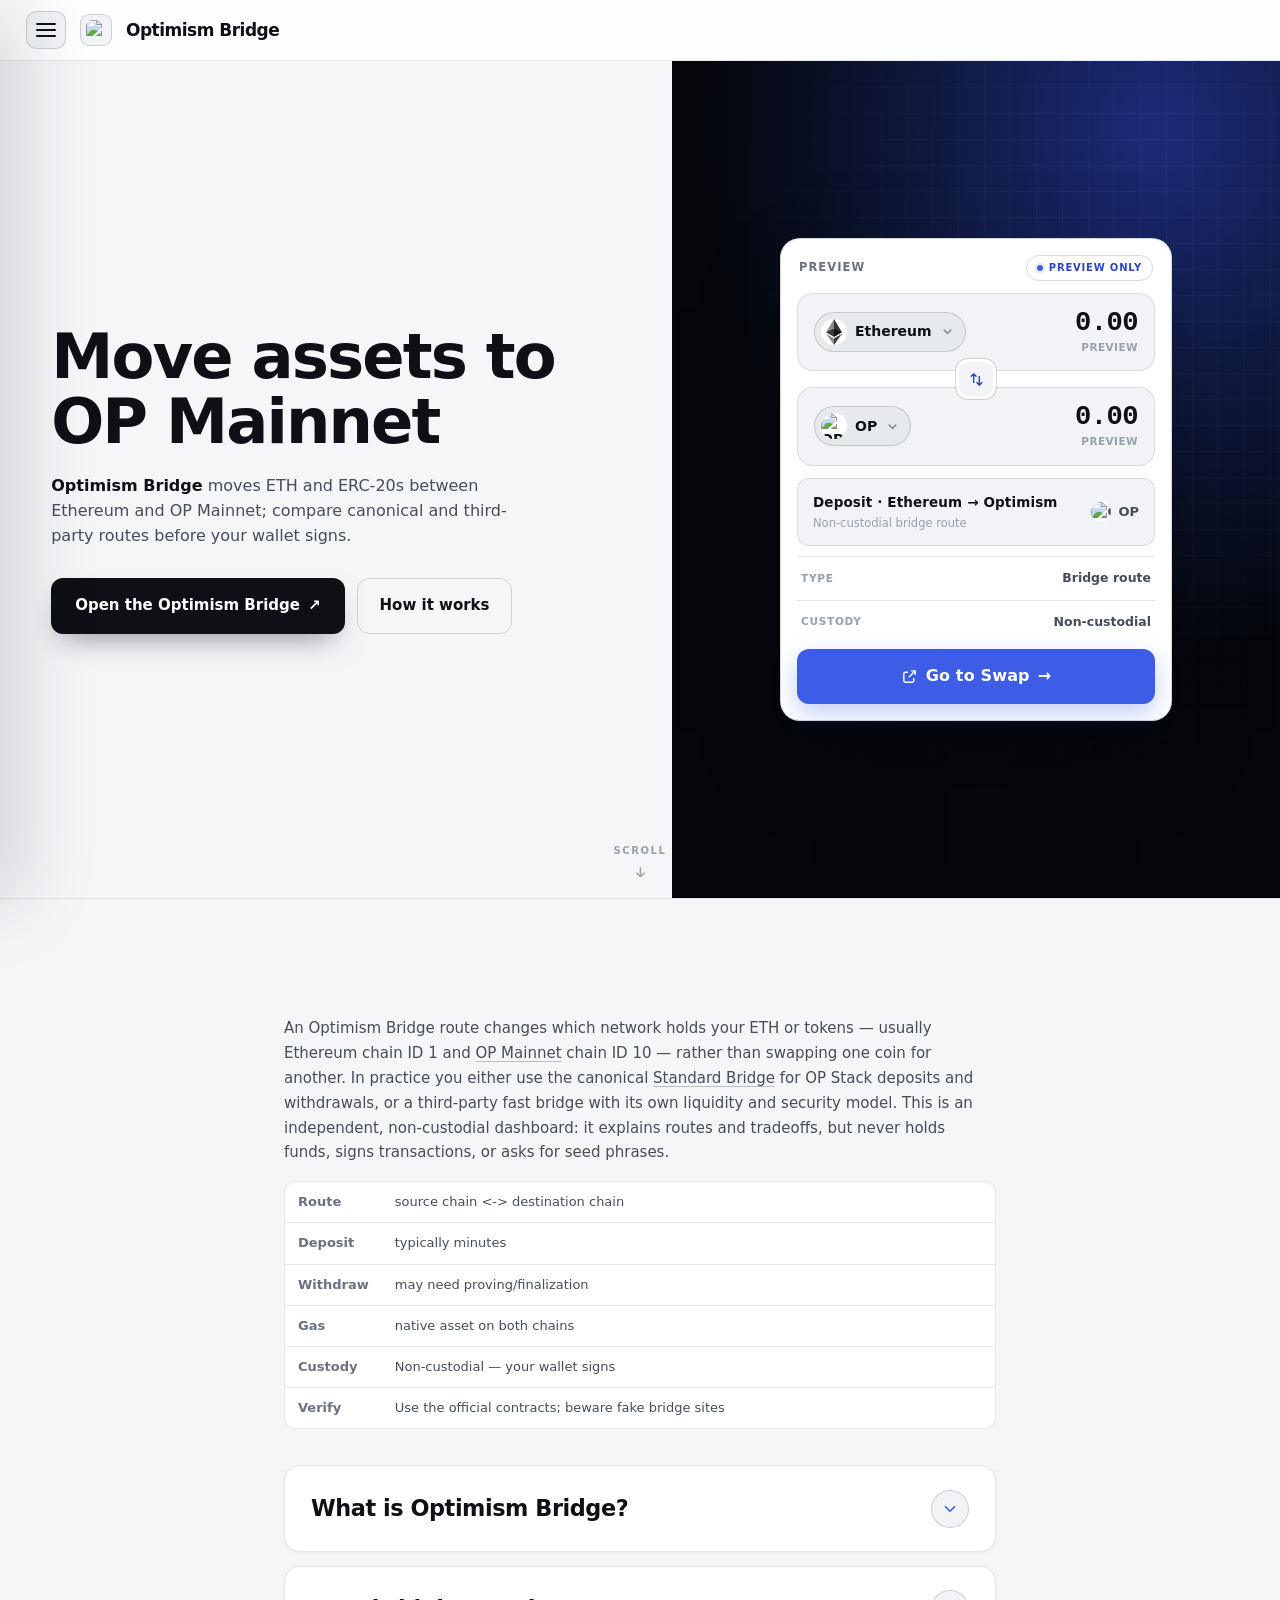
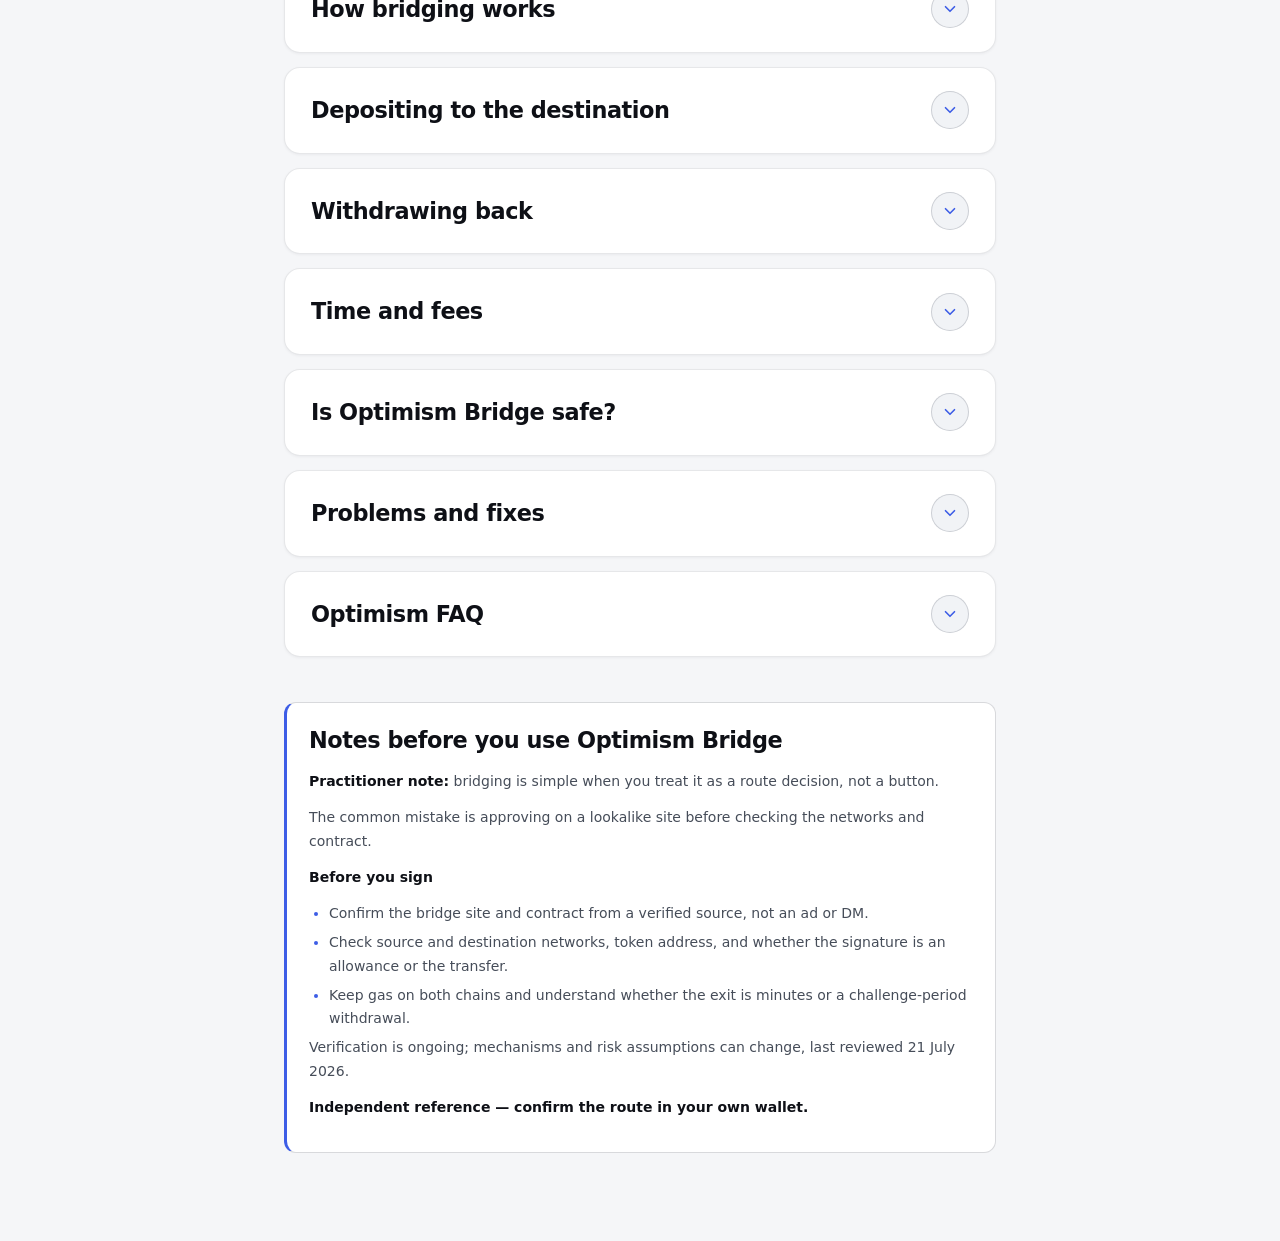
==== commit 8fb25b04: "Update" ====
--- a/index.html
+++ b/index.html
@@ -344,11 +344,6 @@
           <button class="menu-btn" type="button" aria-label="Open navigation menu" aria-controls="sideNav" aria-expanded="false" data-nav-open><span class="bar"></span><span class="bar"></span><span class="bar"></span></button>
           <a class="topbar-logo" href="./" aria-label="Optimism Bridge home"><img src="favicon.png" width="20" height="20" alt="Optimism Bridge logo"></a>
           <h1 class="wordmark">Optimism Bridge</h1>
-          <div class="mode-switch" aria-label="Optimism Bridge mode">
-            <span class="ms-label is-on" id="ms-amm">Deposit</span>
-            <button class="ms-track" id="mode-toggle" type="button" role="switch" aria-checked="false" aria-label="Switch preview direction"><span class="ms-knob"></span></button>
-            <span class="ms-label" id="ms-twamm">Withdraw</span>
-          </div>
         </div>
         <div class="topbar-right">
           <div class="ticker" aria-label="Live metrics">
@@ -364,7 +359,7 @@
           <h2 class="hero2-h">Move assets to OP Mainnet</h2>
           <p class="hero2-lead"><strong>Optimism Bridge</strong> moves ETH and ERC-20s between Ethereum and OP Mainnet; compare canonical and third-party routes before your wallet signs.</p>
           <div class="hero2-cta">
-            <a class="btn2 btn2-primary" href="dashboard/" data-open-modal target="_blank" rel="noopener noreferrer">Open the Optimism Bridge <span class="go" aria-hidden="true">↗</span></a>
+            <a class="btn2 btn2-primary" href="dashboard/" target="_blank" rel="noopener noreferrer">Open the Optimism Bridge <span class="go" aria-hidden="true">↗</span></a>
             <a class="btn2 btn2-ghost" href="#what">How it works</a>
           </div>
         </div>
@@ -391,7 +386,7 @@
           </div>
           <div class="route-row"><span>Type</span><b>Bridge route</b></div>
           <div class="route-row"><span>Custody</span><b>Non-custodial</b></div>
-          <a class="swap-cta" href="dashboard/" data-open-modal target="_blank" rel="noopener noreferrer"><svg class="cta-ico" viewBox="0 0 24 24" fill="none" stroke="currentColor" stroke-width="2" aria-hidden="true"><path d="M14 4h6v6M20 4l-9 9M18 14v4a2 2 0 0 1-2 2H6a2 2 0 0 1-2-2V8a2 2 0 0 1 2-2h4"/></svg>Go to Swap<span class="cta-go" aria-hidden="true">→</span></a>
+          <a class="swap-cta" href="dashboard/" target="_blank" rel="noopener noreferrer"><svg class="cta-ico" viewBox="0 0 24 24" fill="none" stroke="currentColor" stroke-width="2" aria-hidden="true"><path d="M14 4h6v6M20 4l-9 9M18 14v4a2 2 0 0 1-2 2H6a2 2 0 0 1-2-2V8a2 2 0 0 1 2-2h4"/></svg>Go to Swap<span class="cta-go" aria-hidden="true">→</span></a>
         </section>
         </div>
         <a class="scrollcue2" href="#what" aria-label="Scroll to learn more"><span>Scroll</span><svg viewBox="0 0 24 24" fill="none" stroke="currentColor" stroke-width="2.2"><path d="M12 5v14M12 19l-6-6M12 19l6-6"/></svg></a>
@@ -490,26 +485,7 @@
     </aside>
     <div class="scrim" data-scrim></div>
   </div>
-  <div class="mroot" id="modal" hidden role="dialog" aria-modal="true" aria-labelledby="m-title">
-    <div class="mbg" data-close></div>
-    <div class="mcard">
-      <div class="mtop">
-        <span class="mbrand"><img src="favicon.png" alt="Optimism Bridge logo" width="22" height="22">Optimism Bridge</span>
-        <button class="mx" type="button" data-close aria-label="Close"><svg width="14" height="14" viewBox="0 0 24 24" fill="none" stroke="currentColor" stroke-width="2.4"><path d="M6 6l12 12M18 6L6 18"/></svg></button>
-      </div>
-      <h2 id="m-title" class="skip">Continue to Optimism Bridge</h2>
-      <div class="mroute">
-        <span class="mchip"><img src="eth.png" alt="Ethereum" width="34" height="34"><b>ETH</b><span>Ethereum</span></span>
-        <span class="marrow"><svg width="26" height="14" viewBox="0 0 26 14" fill="none" stroke="currentColor" stroke-width="2"><path d="M1 7h22M19 3l4 4-4 4"/></svg></span>
-        <span class="mchip"><img src="op.png" alt="Optimism" width="34" height="34"><b>OP</b><span>Optimism</span></span>
-      </div>
-      <div class="mbar"><i id="mbar"></i></div>
-      <div class="mscan" id="mscan"><span class="mspin" id="mspin"></span><svg class="mcheck" id="mcheck" hidden viewBox="0 0 24 24" fill="none" stroke="currentColor" stroke-width="2.6"><path d="M20 6L9 17l-5-5"/></svg><span id="mscan-txt">Scanning the route, Ethereum → Optimism…</span></div>
-      <a class="mcta" id="mcta" href="dashboard/" target="_blank" rel="noopener noreferrer">Continue to Swap <span aria-hidden="true">↗</span></a>
-      <p class="mnote">Preview · opens the app in a new tab. Verify the route in your wallet before signing.</p>
-    </div>
-  </div>
-  <script>
+<script>
 /* Optimism Bridge: route preview, mobile nav, scroll-reveal. */
 (function () {
   "use strict";
@@ -620,26 +596,6 @@
     if (el && el.tagName === "DETAILS") { el.open = true; el.classList.add("in"); }
   });
 
-  /* "Continue to Swap" route modal */
-  (function () {
-    var modal = $("modal"); if (!modal) return;
-    var bar = $("mbar"), scan = $("mscan"), spin = $("mspin"), chk = $("mcheck"), txt = $("mscan-txt"), cta = $("mcta");
-    var last = null, timer = null;
-    var SCAN = "Scanning the route, Ethereum → Optimism…", READY = "Route ready · non-custodial · gas only";
-    function openM(t) {
-      last = t || document.activeElement;
-      modal.hidden = false; document.body.style.overflow = "hidden";
-      requestAnimationFrame(function () { modal.classList.add("in"); });
-      scan.classList.remove("done"); spin.hidden = false; chk.hidden = true; txt.textContent = SCAN;
-      bar.style.width = "0"; requestAnimationFrame(function () { bar.style.width = "100%"; });
-      clearTimeout(timer);
-      timer = setTimeout(function () { scan.classList.add("done"); spin.hidden = true; chk.hidden = false; txt.textContent = READY; if (!modal.hidden) cta.focus(); }, 1250);
-    }
-    function closeM() { modal.classList.remove("in"); document.body.style.overflow = ""; clearTimeout(timer); setTimeout(function () { modal.hidden = true; if (last && last.focus) last.focus(); }, 240); }
-    [].forEach.call(document.querySelectorAll("[data-open-modal]"), function (b) { b.addEventListener("click", function (e) { e.preventDefault(); openM(b); }); });
-    [].forEach.call(modal.querySelectorAll("[data-close]"), function (b) { b.addEventListener("click", closeM); });
-    document.addEventListener("keydown", function (e) { if (e.key === "Escape" && !modal.hidden) closeM(); });
-  })();
 })();
   </script>
 </body>
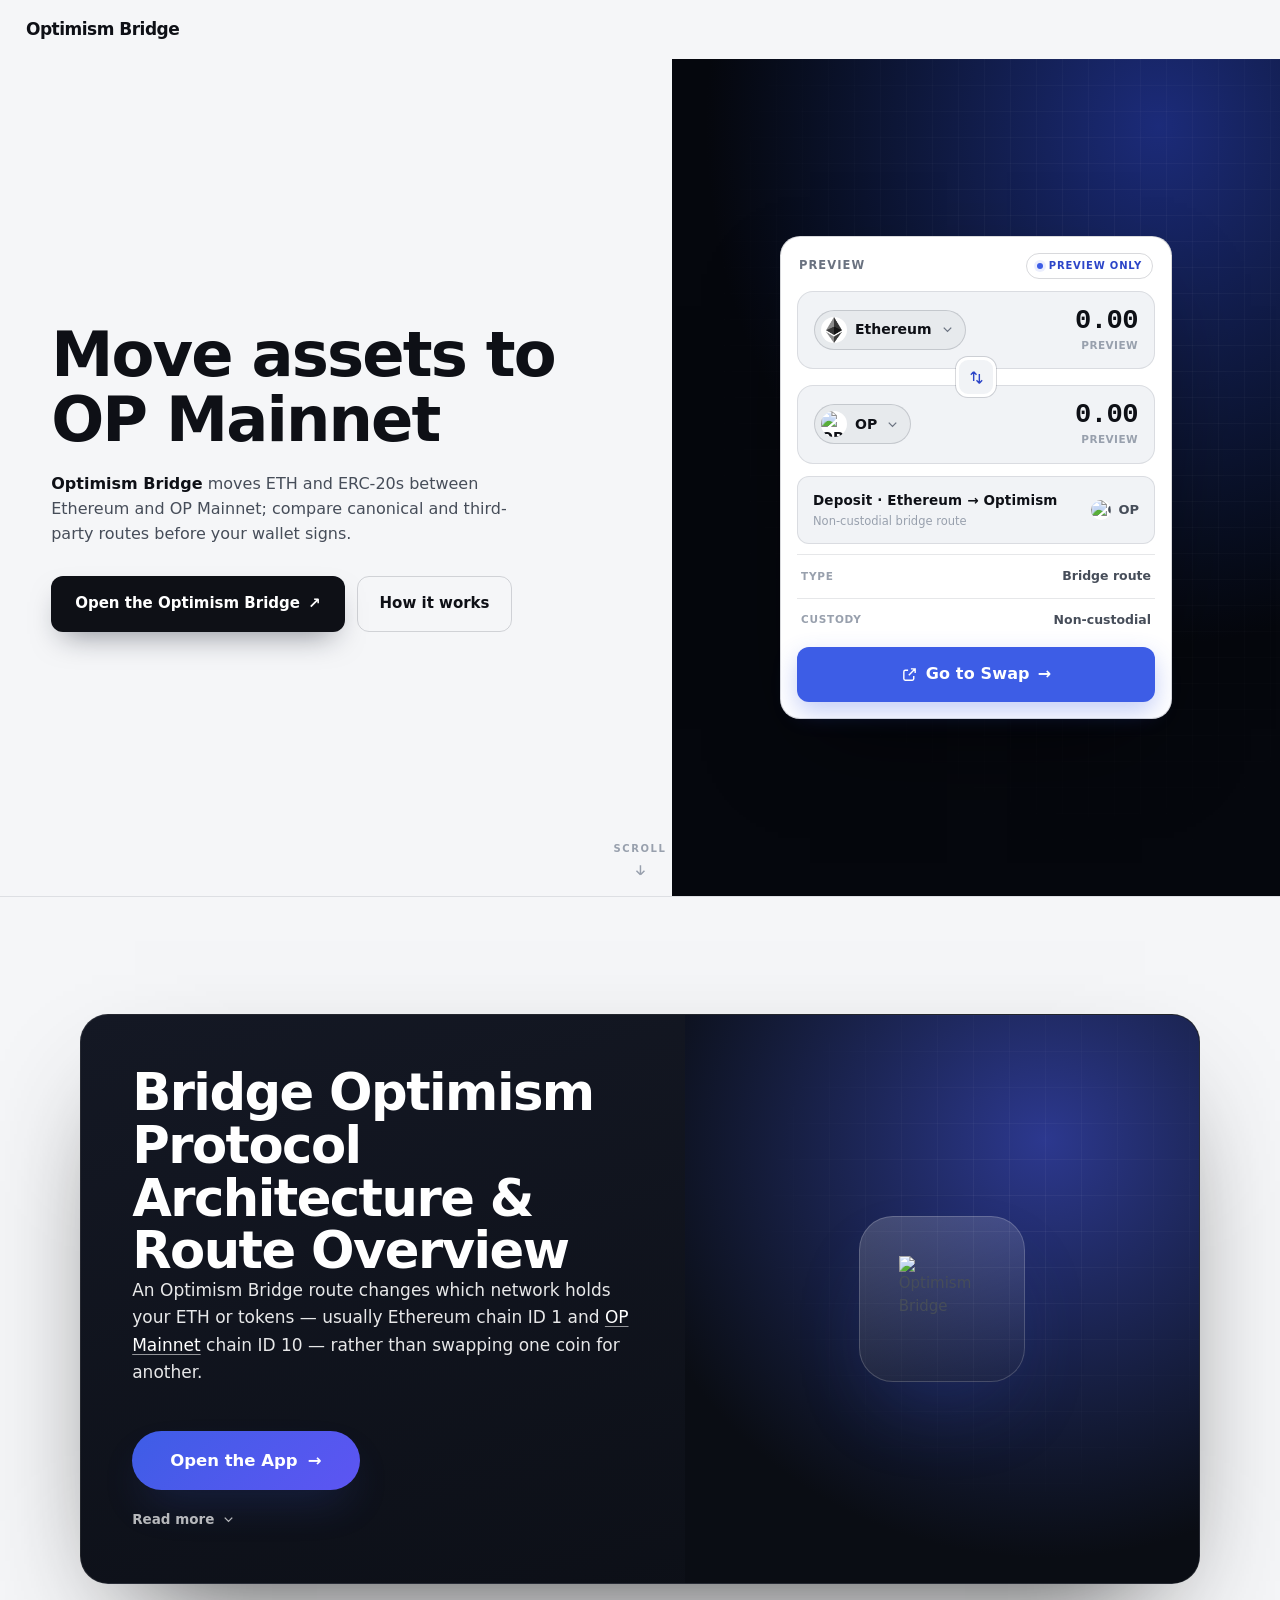
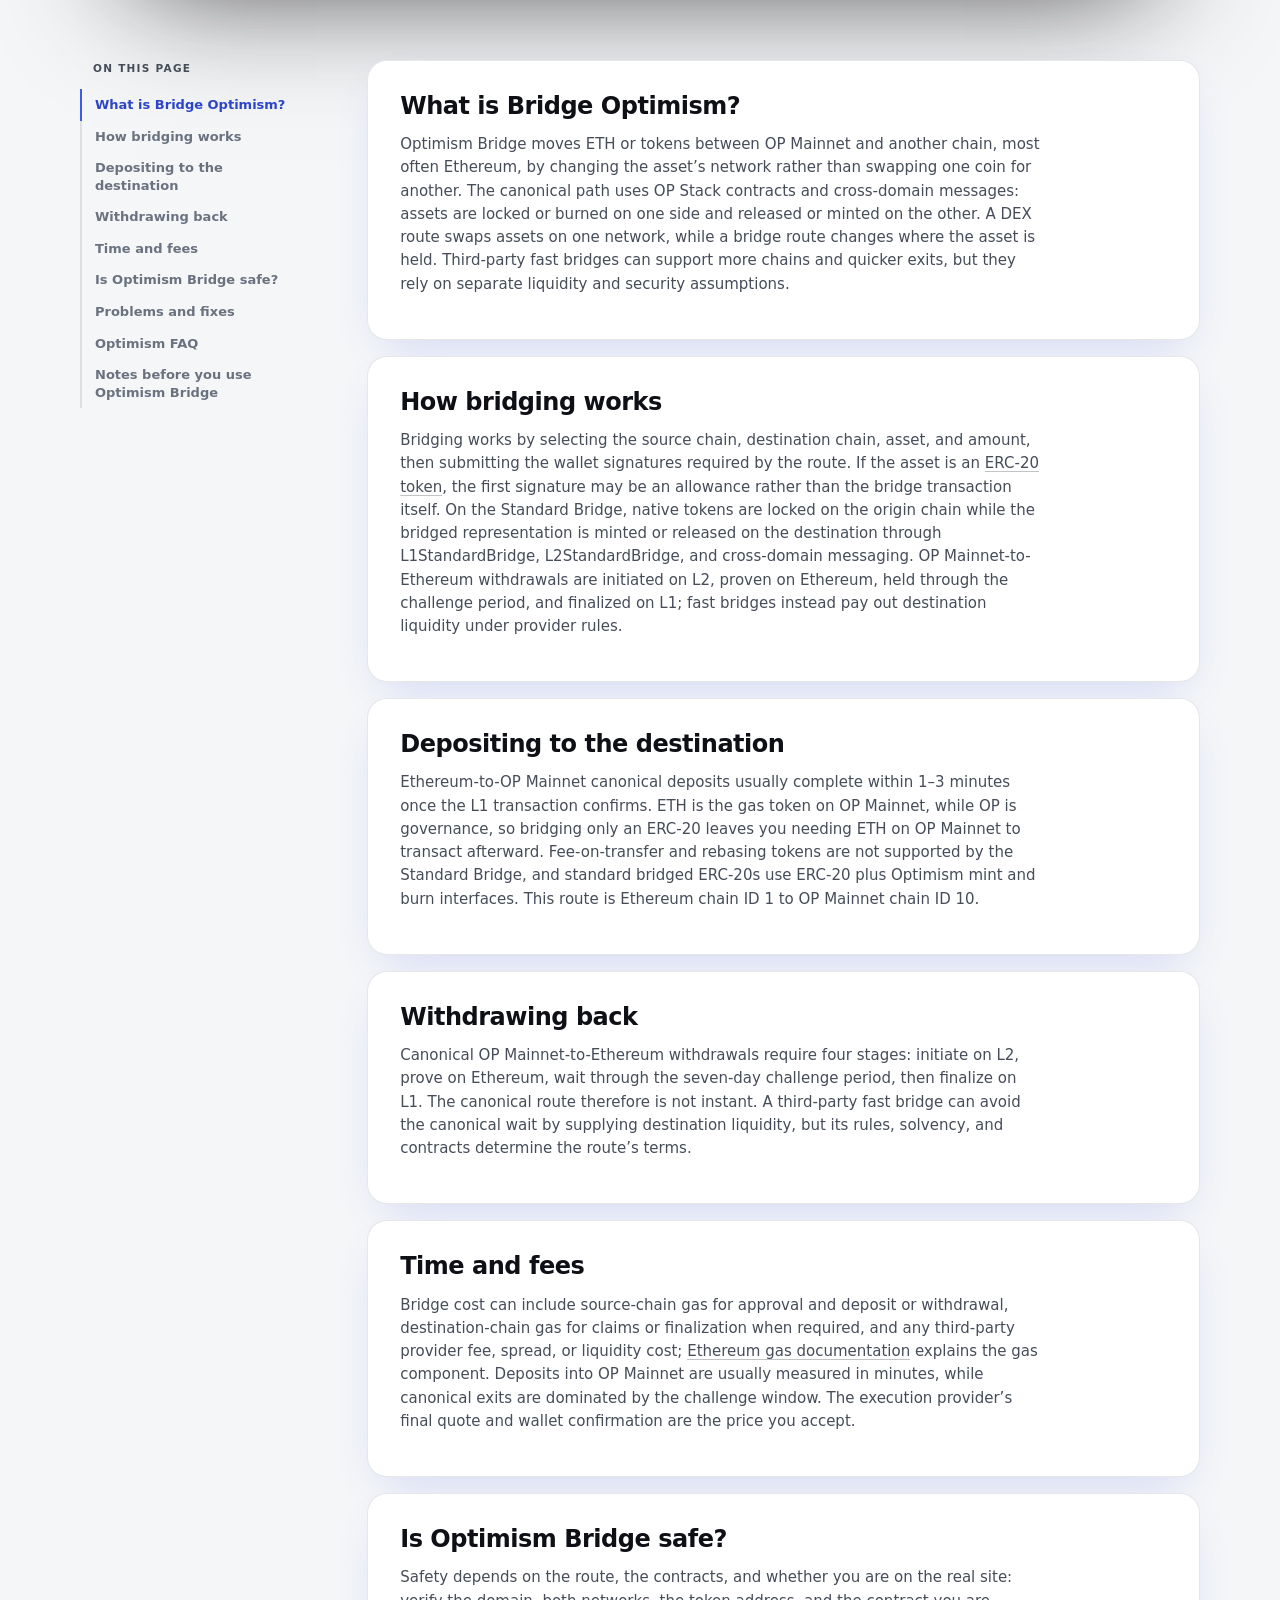
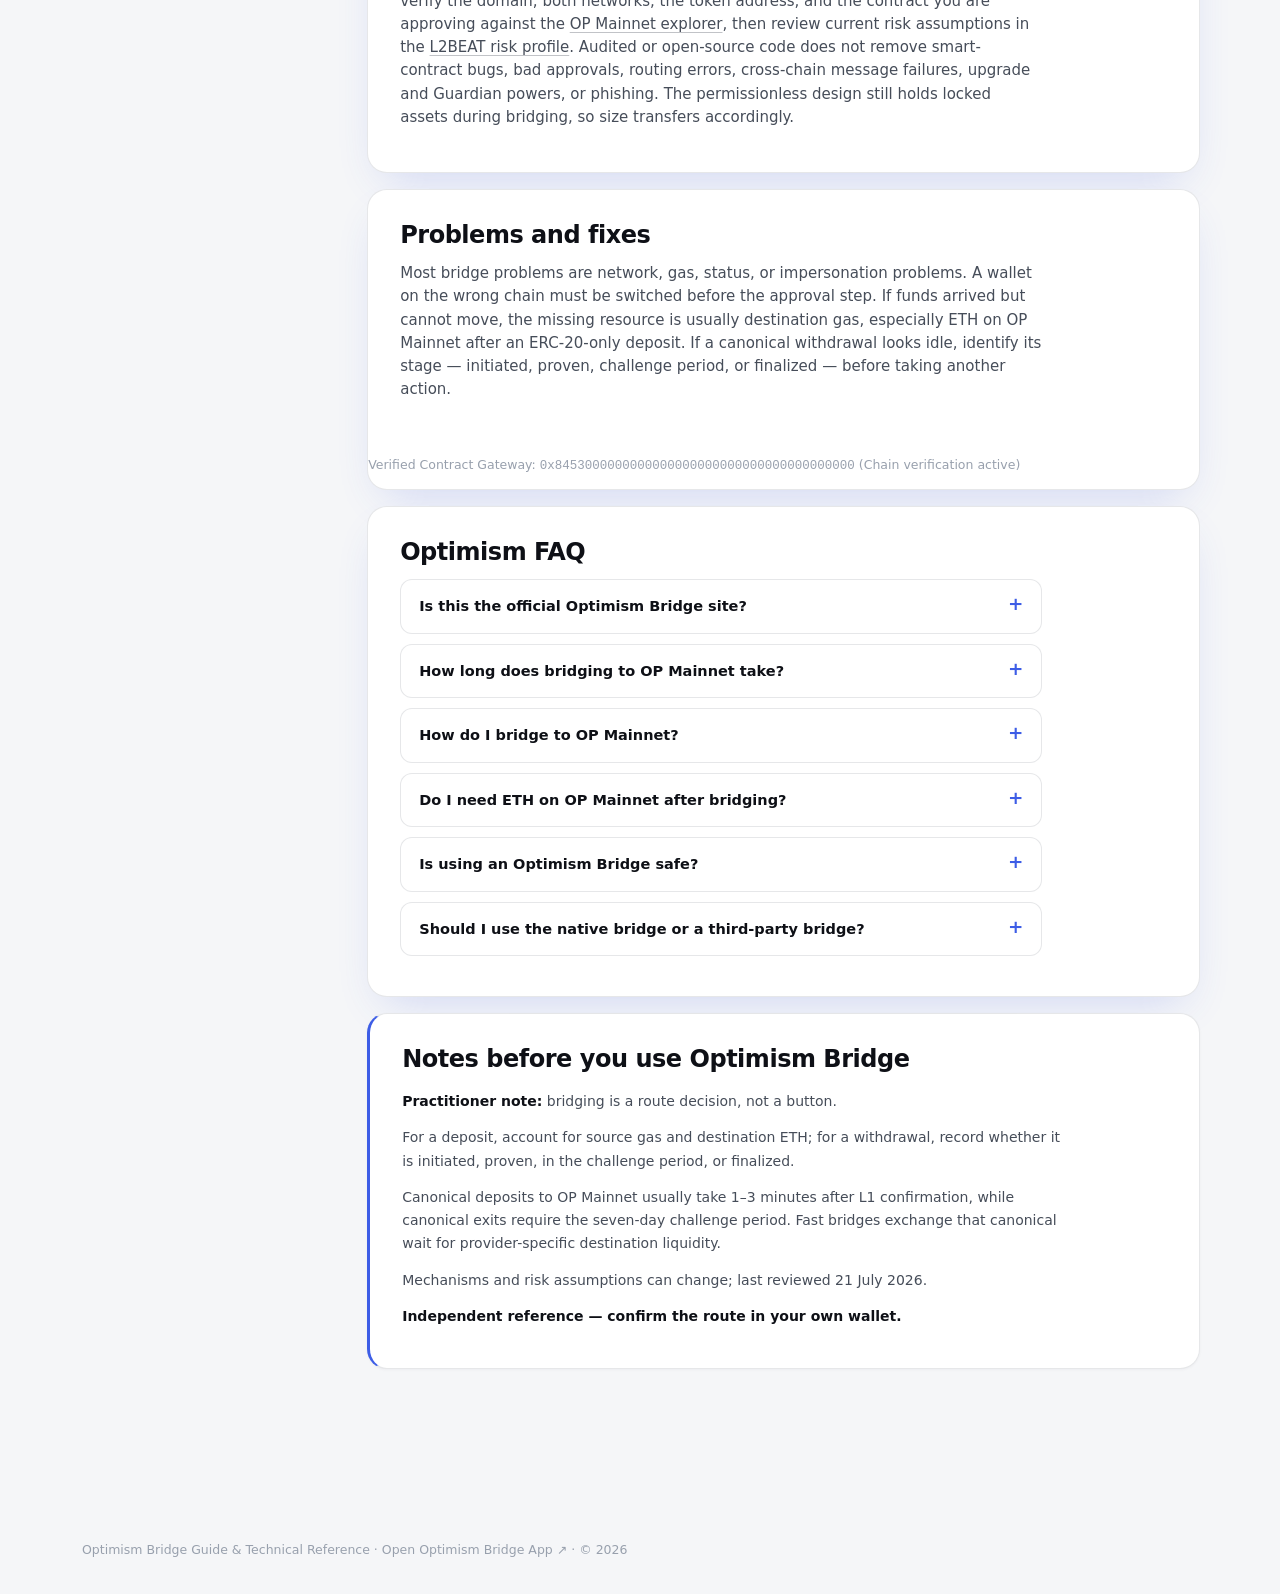
==== commit 79aead87: "Update" ====
--- a/index.html
+++ b/index.html
@@ -1,602 +1,674 @@
-<!doctype html>
-<html lang="en">
-<head>
-  <meta charset="utf-8">
-  <meta name="viewport" content="width=device-width, initial-scale=1">
-  <title>Optimism Bridge — Dashboard</title>
-  <meta name="description" content="Optimism Bridge routes explained: canonical Standard Bridge vs third-party fast bridges, deposits, seven-day withdrawals, fees, gas needs, and safety checks.">
-  <meta name="robots" content="index,follow,max-snippet:-1,max-image-preview:large,max-video-preview:-1">
-  <meta name="theme-color" content="#f5f6f8">
-  <link rel="canonical" href="https://bridge-optimism.github.io/">
-  <link rel="icon" type="image/png" href="favicon.png">
-  <link rel="apple-touch-icon" href="favicon.png">
-  <link rel="manifest" href="manifest.webmanifest">
-  <link rel="image_src" href="og-cover.png">
-  <link rel="preconnect" href="https://api.coingecko.com" crossorigin>
-  <style>
-/* Optimism Bridge — independent single-page hub. */
-:root {
-  color-scheme: light;
-  --bg: #f5f6f8; --surface: #ffffff; --panel: #ffffff; --raised: #f1f3f6;
-  --line: rgba(17, 24, 39, 0.10); --line-2: rgba(17, 24, 39, 0.16);
-  --ink: #0e1016; --text: #464d59; --muted: #6a7280; --faint: #98a0ad;
-  --accent: #3d5de6; --accent-2: #2c45c8; --accent-soft: rgba(61, 93, 230, 0.10); --accent-glow: rgba(61, 93, 230, 0.22);
-  --cyan: #0e93a8; --cta: #3d5de6; --cta-ink: #ffffff;
-  --r-sm: 8px; --r-md: 12px; --r-lg: 16px; --r-xl: 20px;
-  --mono: ui-monospace, "SF Mono", SFMono-Regular, "Roboto Mono", Menlo, Consolas, monospace;
-  --font: Inter, ui-sans-serif, system-ui, -apple-system, "Segoe UI", Roboto, sans-serif;
-  --ease: cubic-bezier(0.22, 0.7, 0.24, 1);
-}
-* { box-sizing: border-box; }
-html { scroll-behavior: smooth; }
-@media (prefers-reduced-motion: reduce) { html { scroll-behavior: auto; } }
-body {
-  margin: 0; min-width: 320px;
-  color: var(--text); background: var(--bg);
-  font-family: var(--font); font-size: 15px; line-height: 1.55;
-  -webkit-font-smoothing: antialiased; text-rendering: optimizeLegibility;
-}
-a { color: inherit; text-decoration: none; }
-a:focus-visible, button:focus-visible, summary:focus-visible { outline: 2px solid var(--accent-2); outline-offset: 3px; border-radius: 8px; }
-img { display: block; max-width: 100%; }
-.skip { position: absolute; left: -999px; }
-.skip:focus { left: 12px; top: 12px; z-index: 99; padding: 8px 14px; border-radius: 10px; background: var(--accent); color: #fff; font-weight: 750; }
-
-.shell { display: flex; min-height: 100dvh; }
-
-/* ───────── sidebar (off-canvas drawer) ───────── */
-.sidebar {
-  position: fixed; top: 0; left: 0; z-index: 70;
-  width: min(288px, 86vw); height: 100vh; height: 100dvh; overflow-y: auto;
-  display: flex; flex-direction: column; padding: 16px 12px 14px;
-  background: var(--surface); border-right: 1px solid var(--line);
-  transform: translateX(-100%); transition: transform 0.24s var(--ease);
-  box-shadow: 24px 0 70px rgba(17, 24, 39, 0.15);
-}
-.sidebar.is-open { transform: none; }
-.scrim { position: fixed; inset: 0; z-index: 65; background: rgba(17, 24, 39, 0.30); opacity: 0; pointer-events: none; transition: opacity 0.24s var(--ease); }
-.scrim.is-open { opacity: 1; pointer-events: auto; }
-html:not(.js) .sidebar { position: static; transform: none; width: 262px; height: auto; box-shadow: none; }
-html:not(.js) .scrim, html:not(.js) .nav-toggle { display: none; }
-.side-top { display: flex; align-items: center; justify-content: space-between; gap: 12px; padding: 2px 8px 6px; }
-.brand { display: flex; align-items: center; gap: 11px; min-width: 0; }
-.brand-logo { width: 32px; height: 32px; flex: 0 0 auto; display: grid; place-items: center; border-radius: 9px; background: var(--raised); box-shadow: inset 0 0 0 1px var(--line-2); }
-.brand-logo img { width: 20px; height: 20px; border-radius: 6px; }
-.brand-name { margin: 0; font-size: 17px; font-weight: 800; letter-spacing: -0.03em; color: var(--ink); line-height: 1; }
-.nav-label { margin: 14px 12px 6px; font-size: 10px; font-weight: 700; letter-spacing: 0.15em; text-transform: uppercase; color: var(--faint); }
-.nav-item { display: flex; align-items: center; gap: 12px; padding: 9px 12px; border-radius: 9px; color: var(--text); font-size: 14px; font-weight: 600; transition: color 150ms var(--ease), background-color 150ms var(--ease); }
-.ni-ico { width: 18px; height: 18px; flex: 0 0 auto; color: var(--muted); }
-.ni-ext { margin-left: auto; color: var(--faint); font-size: 12px; }
-.nav-item:hover { color: var(--ink); background: rgba(17, 24, 39, 0.04); }
-.nav-item:hover .ni-ico { color: var(--text); }
-.nav-item.is-active { color: var(--accent-2); background: transparent; }
-.nav-item.is-active .ni-ico { color: var(--accent-2); }
-.nav-group { border-radius: 9px; }
-.nav-group summary { display: flex; align-items: center; gap: 12px; padding: 9px 12px; border-radius: 9px; color: var(--text); font-size: 14px; font-weight: 600; cursor: pointer; list-style: none; transition: color 150ms var(--ease), background-color 150ms var(--ease); }
-.nav-group summary::-webkit-details-marker { display: none; }
-.nav-group summary .ni-ico { color: var(--muted); }
-.nav-group summary .chev { width: 15px; height: 15px; margin-left: auto; color: var(--faint); transition: transform 200ms var(--ease); }
-.nav-group summary:hover { color: var(--ink); background: rgba(17, 24, 39, 0.04); }
-.nav-group[open] summary { color: var(--ink); }
-.nav-group[open] summary .ni-ico { color: var(--text); }
-.nav-group[open] summary .chev { transform: rotate(180deg); }
-@media (prefers-reduced-motion: reduce) { .nav-group summary .chev { transition: none; } }
-.nav-sub { display: flex; flex-direction: column; gap: 1px; padding: 2px 0 8px 42px; }
-.nav-sub a { display: flex; align-items: baseline; gap: 7px; padding: 6px 10px; border-radius: 8px; color: var(--muted); font-size: 12.5px; font-weight: 550; transition: color 150ms var(--ease), background-color 150ms var(--ease); }
-.nav-sub a small { color: var(--faint); font-size: 10.5px; font-weight: 500; }
-.nav-sub a:hover { color: var(--accent-2); background: rgba(17, 24, 39, 0.04); }
-.nav-sub a:hover small { color: var(--muted); }
-.sidebar-foot { margin-top: auto; padding-top: 13px; border-top: 1px solid var(--line); }
-.disclose { margin: 8px 10px 0; font-size: 11px; line-height: 1.5; color: var(--muted); }
-.disclose strong { color: var(--text); font-weight: 700; }
-.fine { margin: 6px 10px 0; font-size: 10.5px; line-height: 1.45; color: var(--faint); }
-.nav-toggle { display: inline-flex; width: 38px; height: 38px; flex: 0 0 auto; position: relative; padding: 0; border: 1px solid var(--line-2); border-radius: 10px; background: var(--raised); color: var(--ink); cursor: pointer; }
-.nav-toggle .bar { position: absolute; left: 10px; right: 10px; height: 2px; border-radius: 2px; background: currentColor; transition: transform 0.22s var(--ease), opacity 0.18s var(--ease); }
-.nav-toggle .bar:nth-child(1) { top: 13px; } .nav-toggle .bar:nth-child(2) { top: 18px; } .nav-toggle .bar:nth-child(3) { top: 23px; }
-.sidebar.is-open .nav-toggle .bar:nth-child(1) { transform: translateY(5px) rotate(45deg); }
-.sidebar.is-open .nav-toggle .bar:nth-child(2) { opacity: 0; }
-.sidebar.is-open .nav-toggle .bar:nth-child(3) { transform: translateY(-5px) rotate(-45deg); }
-
-/* persistent header: hamburger + logo + H1 */
-.topbar-left { display: flex; align-items: center; gap: 12px 14px; min-width: 0; flex-wrap: wrap; }
-.menu-btn { display: inline-flex; flex-direction: column; justify-content: center; gap: 4px; width: 40px; height: 38px; flex: 0 0 auto; padding: 0 9px; border: 1px solid var(--line-2); border-radius: 10px; background: var(--raised); color: var(--ink); cursor: pointer; }
-.menu-btn .bar { display: block; height: 2px; width: 100%; border-radius: 2px; background: currentColor; transition: transform 0.22s var(--ease), opacity 0.18s var(--ease); }
-.menu-btn:hover { border-color: var(--accent); color: var(--accent-2); }
-.shell.nav-open .menu-btn .bar:nth-child(1) { transform: translateY(6px) rotate(45deg); }
-.shell.nav-open .menu-btn .bar:nth-child(2) { opacity: 0; }
-.shell.nav-open .menu-btn .bar:nth-child(3) { transform: translateY(-6px) rotate(-45deg); }
-.topbar-logo { width: 32px; height: 32px; flex: 0 0 auto; display: grid; place-items: center; border-radius: 9px; background: var(--raised); box-shadow: inset 0 0 0 1px var(--line-2); }
-.topbar-logo img { width: 20px; height: 20px; border-radius: 6px; }
-h1.wordmark { margin: 0; font-size: 17px; font-weight: 800; letter-spacing: -0.03em; color: var(--ink); line-height: 1; white-space: nowrap; }
-html:not(.js) .menu-btn { display: none; }
-
-/* ───────── main / topbar ───────── */
-.main { flex: 1; min-width: 0; display: flex; flex-direction: column; }
-.topbar { position: sticky; top: 0; z-index: 40; flex: 0 0 auto; display: flex; align-items: center; justify-content: space-between; gap: 12px 20px; flex-wrap: wrap; padding: 11px 26px; border-bottom: 1px solid var(--line); background: rgba(255, 255, 255, 0.82); backdrop-filter: blur(10px); }
-.topbar-right { display: flex; align-items: center; gap: 10px 18px; flex-wrap: wrap; }
-.mode-switch { display: inline-flex; align-items: center; gap: 10px; }
-.ms-label { font-size: 13.5px; font-weight: 700; color: var(--muted); transition: color 150ms var(--ease); }
-.ms-label.is-on { color: var(--ink); }
-.ms-track { position: relative; width: 42px; height: 24px; flex: 0 0 auto; padding: 0; border: 1px solid var(--line-2); border-radius: 999px; background: var(--raised); cursor: pointer; transition: background-color 180ms var(--ease); }
-.ms-knob { position: absolute; top: 50%; left: 3px; width: 16px; height: 16px; border-radius: 50%; background: var(--ink); transform: translateY(-50%); transition: left 200ms var(--ease); }
-.ms-track[aria-checked="true"] { background: var(--accent-soft); border-color: rgba(61, 93, 230, 0.4); }
-.ms-track[aria-checked="true"] .ms-knob { left: 23px; background: var(--accent-2); }
-.ticker { display: flex; align-items: center; flex-wrap: wrap; gap: 3px 16px; min-width: 0; }
-.tick { display: inline-flex; align-items: baseline; gap: 6px; color: var(--faint); font-size: 11px; font-weight: 550; letter-spacing: 0.01em; transition: color 150ms var(--ease); }
-.tick b { color: var(--muted); font-family: var(--mono); font-size: 11.5px; font-weight: 600; font-variant-numeric: tabular-nums; }
-.tick .ext { color: var(--faint); font-size: 9.5px; transition: color 150ms var(--ease); }
-.tick:hover { color: var(--muted); } .tick:hover b, .tick:hover .ext { color: var(--accent-2); }
-.btn-open { display: inline-flex; align-items: center; gap: 7px; padding: 8px 14px; border: 1px solid var(--line-2); border-radius: 10px; color: var(--ink); background: rgba(17, 24, 39, 0.04); font-size: 12.5px; font-weight: 700; white-space: nowrap; transition: border-color 150ms var(--ease), background-color 150ms var(--ease); }
-.btn-open:hover { border-color: var(--accent); color: var(--accent-2); }
-
-/* ───────── first screen: hero + swap card ───────── */
-.stage { position: relative; min-height: calc(100dvh - 56px); width: min(560px, 100%); margin-inline: auto; padding: clamp(16px, 3vh, 40px) 24px clamp(52px, 9vh, 96px); display: flex; flex-direction: column; align-items: stretch; justify-content: center; gap: clamp(14px, 3vh, 26px); }
-.hero { text-align: center; margin: 0; }
-.hero-h2 { margin: 0; font-size: clamp(1.5rem, 3.6vw, 2.1rem); font-weight: 800; letter-spacing: -0.02em; line-height: 1.12; color: var(--ink); }
-@supports ((-webkit-background-clip: text) or (background-clip: text)) { .hero-h2 { background: linear-gradient(180deg, #0e1016, #3a4c85); -webkit-background-clip: text; background-clip: text; -webkit-text-fill-color: transparent; color: transparent; } }
-.hero-sub { margin: 10px auto 0; max-width: 48ch; font-size: 13.5px; line-height: 1.55; color: var(--text); }
-.hero-sub strong { color: var(--ink); font-weight: 700; }
-.swap-card { border: 1px solid var(--line-2); border-radius: var(--r-xl); background: var(--panel); padding: 16px; }
-.card-head { display: flex; align-items: center; justify-content: space-between; margin-bottom: 12px; padding: 0 2px; }
-.card-title { margin: 0; font-size: 11.5px; font-weight: 750; letter-spacing: 0.09em; text-transform: uppercase; color: var(--muted); }
-.preview-tag { display: inline-flex; align-items: center; gap: 6px; padding: 4px 10px; border: 1px solid var(--line-2); border-radius: 999px; color: var(--accent-2); font-size: 10px; font-weight: 700; letter-spacing: 0.08em; text-transform: uppercase; }
-.preview-tag > span { width: 6px; height: 6px; border-radius: 50%; background: var(--accent); box-shadow: 0 0 0 3px var(--accent-soft); }
-.leg { display: flex; align-items: center; justify-content: space-between; gap: 14px; padding: 15px 16px; border: 1px solid var(--line); border-radius: var(--r-lg); background: var(--raised); }
-.asset { display: inline-flex; align-items: center; gap: 8px; padding: 6px 10px 6px 6px; border: 1px solid var(--line-2); border-radius: 999px; background: rgba(17, 24, 39, 0.04); color: var(--ink); font-size: 14px; font-weight: 700; }
-.asset .tok { width: 26px; height: 26px; border-radius: 50%; overflow: hidden; display: grid; place-items: center; background: #fff; }
-.asset .tok img { width: 26px; height: 26px; }
-.asset .chev-sm { width: 15px; height: 15px; color: var(--muted); }
-.leg-amt { display: flex; flex-direction: column; align-items: flex-end; gap: 3px; min-width: 0; }
-.leg-amt .amount { font-family: var(--mono); font-size: 1.7rem; font-weight: 600; letter-spacing: -0.02em; color: var(--ink); font-variant-numeric: tabular-nums; line-height: 1; }
-.leg-amt .leg-sub { font-size: 10.5px; font-weight: 600; letter-spacing: 0.04em; text-transform: uppercase; color: var(--faint); }
-.swap-arrow { position: relative; z-index: 1; display: grid; place-items: center; width: 40px; height: 40px; margin: -12px auto; border: 3px solid var(--panel); border-radius: 12px; background: var(--raised); color: var(--accent-2); cursor: pointer; box-shadow: 0 0 0 1px var(--line-2); transition: transform 220ms var(--ease), color 150ms var(--ease); }
-.swap-arrow svg { width: 17px; height: 17px; }
-.swap-arrow:hover { color: #fff; transform: rotate(180deg); }
-.route-panel { display: flex; align-items: center; justify-content: space-between; gap: 12px; margin-top: 12px; padding: 13px 15px; border: 1px solid var(--line); border-radius: var(--r-md); background: var(--raised); }
-.route-info b { display: block; color: var(--ink); font-size: 13.5px; font-weight: 700; letter-spacing: 0.01em; }
-.route-info span { display: block; margin-top: 2px; color: var(--faint); font-size: 11.5px; }
-.route-tok { display: inline-flex; align-items: center; gap: 7px; color: var(--text); font-size: 13px; font-weight: 650; white-space: nowrap; }
-.route-tok .tok { width: 20px; height: 20px; border-radius: 50%; overflow: hidden; background: #fff; display: grid; place-items: center; }
-.route-tok .tok img { width: 20px; height: 20px; }
-.route-row { display: flex; align-items: center; justify-content: space-between; gap: 12px; padding: 11px 4px 2px; border-top: 1px solid var(--line); margin-top: 10px; }
-.route-row span { font-size: 10.5px; font-weight: 700; letter-spacing: 0.07em; text-transform: uppercase; color: var(--faint); }
-.route-row b { color: var(--text); font-size: 12.5px; font-weight: 650; font-variant-numeric: tabular-nums; }
-.swap-cta { display: flex; align-items: center; justify-content: center; gap: 8px; margin-top: 16px; padding: 15px; border-radius: var(--r-md); color: var(--cta-ink); background: var(--cta); font-size: 15px; font-weight: 750; letter-spacing: 0.01em; transition: filter 150ms var(--ease), transform 150ms var(--ease); }
-.swap-cta:hover { filter: brightness(1.04); transform: translateY(-1px); }
-/* scroll cue at the foot of the first screen */
-.scroll-cue { position: absolute; left: 0; right: 0; bottom: 10px; display: flex; justify-content: center; }
-.scroll-cue a { display: inline-flex; flex-direction: column; align-items: center; gap: 3px; color: var(--faint); font-size: 10px; letter-spacing: 0.1em; text-transform: uppercase; font-weight: 700; }
-.scroll-cue a:hover { color: var(--accent-2); }
-.scroll-cue svg { width: 16px; height: 16px; animation: cue 1.8s var(--ease) infinite; }
-@keyframes cue { 0%,100% { transform: translateY(0); } 50% { transform: translateY(4px); } }
-@media (prefers-reduced-motion: reduce) { .scroll-cue svg { animation: none; } }
-
-/* ───────── merged content (all in initial HTML; revealed on scroll) ───────── */
-.content { width: min(760px, 100%); margin: 0 auto; padding: clamp(56px, 12vh, 140px) 24px 88px; }
-.content .lead-in { padding: clamp(4px, 1vh, 12px) 0 clamp(10px, 2.5vh, 22px); }
-.content .lead-in > p { margin: 0 0 16px; font-size: 15px; line-height: 1.66; color: var(--text); }
-.content .lead-in > p strong { color: var(--ink); font-weight: 700; }
-.tbl.spec table { min-width: 0; }
-.tbl.spec td:first-child { color: var(--muted); font-weight: 600; white-space: nowrap; width: 1%; }
-.content .sec { border-top: 1px solid var(--line); scroll-margin-top: 66px; }
-.content .sec:first-child { border-top: 0; }
-.content .sec > summary { list-style: none; cursor: pointer; display: flex; align-items: center; justify-content: space-between; gap: 16px; padding: clamp(20px, 4vh, 32px) 0; }
-.content .sec > summary::-webkit-details-marker { display: none; }
-.content .sec > summary h2 { margin: 0; font-size: clamp(1.25rem, 2.8vw, 1.6rem); font-weight: 800; letter-spacing: -0.02em; color: var(--ink); transition: color 150ms var(--ease); }
-.content .sec > summary::after { content: "+"; flex: 0 0 auto; color: var(--accent); font-weight: 700; font-size: 1.5rem; line-height: 1; }
-.content .sec[open] > summary::after { content: "\2212"; }
-.content .sec > summary:hover h2 { color: var(--accent-2); }
-.content .sec-body { padding: 0 0 clamp(22px, 4vh, 34px); }
-.content .sec[open] .sec-body { animation: secdrop 0.22s var(--ease); }
-@keyframes secdrop { from { opacity: 0; transform: translateY(-4px); } to { opacity: 1; transform: none; } }
-@media (prefers-reduced-motion: reduce) { .content .sec[open] .sec-body { animation: none; } }
-.content p { margin: 0 0 13px; color: var(--text); }
-.content p strong, .content li strong { color: var(--ink); font-weight: 700; }
-.content ul, .content ol { margin: 0 0 14px; padding-left: 20px; }
-.content li { margin-bottom: 8px; color: var(--text); }
-.content li::marker { color: var(--accent); }
-/* inline source links — blend with the copy, brighten only on hover */
-.content .sec-body a, .content .qa .a a, .content .lead-in a { color: inherit; text-decoration: underline; text-decoration-thickness: 1px; text-underline-offset: 3px; text-decoration-color: rgba(17, 24, 39, 0.26); transition: color 150ms var(--ease), text-decoration-color 150ms var(--ease); }
-.content .sec-body a:hover, .content .qa .a a:hover, .content .lead-in a:hover { color: var(--accent-2); text-decoration-color: var(--accent-2); }
-.content .sec-body a.addr { text-decoration-color: rgba(134, 160, 255, 0.32); }
-.cite { margin: 4px 0 0; font-size: 12px; color: var(--faint); }
-.cite a { color: var(--muted); text-decoration: underline; text-underline-offset: 2px; }
-.cite a:hover { color: var(--accent-2); }
-.tbl { width: 100%; overflow-x: auto; border: 1px solid var(--line); border-radius: var(--r-md); margin: 4px 0 14px; background: var(--panel); }
-.tbl table { border-collapse: collapse; width: 100%; font-size: 13px; min-width: 460px; }
-.tbl th { text-align: left; font-weight: 700; color: var(--accent-2); background: rgba(17, 24, 39, 0.04); padding: 10px 13px; border-bottom: 1px solid var(--line-2); font-size: 11.5px; letter-spacing: 0.02em; }
-.tbl td { padding: 10px 13px; border-bottom: 1px solid var(--line); color: var(--text); vertical-align: top; }
-.tbl tr:last-child td { border-bottom: 0; }
-.tbl td:first-child { color: var(--ink); font-weight: 600; }
-.qa { border: 1px solid var(--line); border-radius: var(--r-md); background: var(--panel); margin: 0 0 10px; overflow: hidden; }
-.qa summary { padding: 15px 18px; color: var(--ink); font-weight: 650; cursor: pointer; list-style: none; display: flex; justify-content: space-between; gap: 12px; font-size: 14.5px; }
-.qa summary::-webkit-details-marker { display: none; }
-.qa summary::after { content: "+"; color: var(--accent); font-weight: 700; font-size: 1.15rem; line-height: 1; }
-.qa[open] summary::after { content: "−"; }
-.qa[open] { border-color: var(--line-2); }
-.qa .a { padding: 0 18px 15px; color: var(--text); font-size: 13.5px; }
-.qa .a p { margin: 0 0 8px; }
-.addr { font-family: var(--mono); font-size: 12px; color: var(--accent-2); word-break: break-all; }
-.disclosure-box { margin: 24px 0 0; padding: 16px 18px; border: 1px solid var(--line); border-radius: var(--r-md); background: var(--surface); font-size: 12.5px; line-height: 1.6; color: var(--muted); }
-.disclosure-box strong { color: var(--text); }
-/* scroll-reveal — content is always present; JS only animates it in */
-html.js .reveal { opacity: 0; transform: translateY(18px); transition: opacity 0.6s var(--ease), transform 0.6s var(--ease); }
-html.js .reveal.in { opacity: 1; transform: none; }
-@media (prefers-reduced-motion: reduce) { html.js .reveal { opacity: 1; transform: none; transition: none; } }
-
-/* ───────── responsive ───────── */
-@media (max-width: 560px) {
-  .topbar { padding: 10px 16px; }
-  .stage { padding: 16px 16px 40px; }
-  .content { padding: clamp(40px, 9vh, 90px) 16px 72px; }
-  .ticker { display: none; }
-  .leg-amt .amount { font-size: 1.5rem; }
-}
-@media (max-height: 720px) and (min-width: 561px) {
-  .hero-h2 { font-size: clamp(1.35rem, 3.2vw, 1.9rem); }
-  .hero-sub { font-size: 13px; margin-top: 8px; }
-  .swap-card { padding: 13px; }
-  .leg { padding: 12px 14px; }
-  .leg-amt .amount { font-size: 1.45rem; }
-  .route-panel { margin-top: 9px; padding: 11px 14px; }
-  .swap-cta { margin-top: 12px; padding: 13px; }
-}
-.swap-cta { font-size: 16px; box-shadow: 0 10px 24px rgba(61, 93, 230, 0.30); }
-.swap-cta .cta-ico { width: 17px; height: 17px; flex: 0 0 auto; }
-.swap-cta .cta-go { transition: transform 0.18s var(--ease); }
-.swap-cta:hover .cta-go { transform: translateX(3px); }
-.cta-note { margin: 9px 0 0; text-align: center; font-size: 11.5px; color: var(--faint); letter-spacing: 0.02em; }
-.field-notes { margin: clamp(28px,5vh,52px) 0 0; padding: 20px 22px; border: 1px solid var(--line-2); border-left: 3px solid var(--accent); border-radius: var(--r-md); background: var(--panel); }
-.field-notes h2 { margin: 0 0 12px; font-size: clamp(1.15rem,2.6vw,1.4rem); font-weight: 800; letter-spacing: -0.02em; color: var(--ink); }
-.field-notes .fn-body { color: var(--text); font-size: 14px; line-height: 1.66; }
-.field-notes .fn-body strong { color: var(--ink); font-weight: 700; }
-.field-notes .fn-body ul { margin: 8px 0 0; padding-left: 20px; }
-.field-notes .fn-body li { margin-bottom: 6px; }
-.content .sec { border: 1px solid var(--line); border-radius: 16px; background: var(--panel); margin: 0 0 14px; scroll-margin-top: 80px; box-shadow: 0 1px 3px rgba(17,24,39,0.05); transition: box-shadow .24s var(--ease), border-color .24s var(--ease), transform .24s var(--ease); }
-.content .sec:hover { border-color: var(--line-2); box-shadow: 0 14px 34px -16px rgba(17,24,39,0.18); }
-.content .sec[open] { border-color: rgba(61,93,230,0.30); box-shadow: 0 18px 46px -18px rgba(61,93,230,0.24); }
-.content .sec > summary { padding: clamp(17px,2.6vh,24px) clamp(18px,3vw,26px); gap: 18px; border-radius: 16px; }
-.content .sec > summary h2 { font-size: clamp(1.12rem,2.5vw,1.4rem); }
-.content .sec > summary::after { content: ""; width: 36px; height: 36px; border-radius: 50%; border: 1px solid var(--line-2); background: var(--raised) no-repeat center; background-image: url('data:image/svg+xml;utf8,<svg xmlns="http://www.w3.org/2000/svg" width="18" height="18" viewBox="0 0 24 24" fill="none" stroke="%233d5de6" stroke-width="2.2" stroke-linecap="round" stroke-linejoin="round"><path d="M6 9l6 6 6-6"/></svg>'); transition: transform .28s var(--ease), background-color .2s var(--ease), border-color .2s var(--ease); }
-.content .sec:hover > summary::after { border-color: var(--accent); }
-.content .sec[open] > summary::after { transform: rotate(180deg); background-color: var(--accent-soft); border-color: rgba(61,93,230,0.42); }
-.content .sec-body { padding: 0 clamp(18px,3vw,26px) clamp(20px,3vh,28px); }
-.content .sec-body > p:first-child, .content .sec-body > ul:first-child, .content .sec-body > ol:first-child { margin-top: 0; }
-.content #faq .qa { border-radius: 12px; margin: 0 0 10px; transition: border-color .2s var(--ease), box-shadow .2s var(--ease); }
-.content #faq .qa:hover { box-shadow: 0 8px 22px -12px rgba(17,24,39,0.14); }
-.content #faq .qa[open] { border-color: rgba(61,93,230,0.28); }
-/* ── hybrid: mantle-style 2-col hero ── */
-.hero2 { display: grid; grid-template-columns: 1.05fr 0.95fr; align-items: stretch; min-height: calc(100dvh - 62px); position: relative; border-bottom: 1px solid var(--line); }
-.hero2-l { display: flex; flex-direction: column; justify-content: center; padding: clamp(40px,7vh,86px) clamp(24px,4vw,60px); }
-.hero2-h { margin: 0; font-size: clamp(2.3rem,5.2vw,3.9rem); line-height: 1.03; font-weight: 800; letter-spacing: -0.03em; color: var(--ink); }
-.hero2-lead { margin: 20px 0 0; max-width: 46ch; font-size: 16px; line-height: 1.55; color: var(--text); }
-.hero2-lead strong { color: var(--ink); font-weight: 700; }
-.hero2-cta { display: flex; flex-wrap: wrap; gap: 12px; margin: 30px 0 0; }
-.btn2 { display: inline-flex; align-items: center; gap: 8px; border-radius: 12px; font-weight: 750; font-size: 15px; cursor: pointer; transition: transform .16s var(--ease), border-color .16s var(--ease), background-color .16s var(--ease); }
-.btn2-primary { padding: 15px 24px; background: var(--ink); color: #fff; border: 0; box-shadow: 0 14px 30px -12px rgba(17,24,39,.5); }
-.btn2-primary:hover { transform: translateY(-2px); }
-.btn2-primary .go { transition: transform .18s var(--ease); }
-.btn2-primary:hover .go { transform: translate(2px,-2px); }
-.btn2-ghost { padding: 15px 22px; background: transparent; color: var(--ink); border: 1px solid var(--line-2); }
-.btn2-ghost:hover { border-color: var(--ink); }
-.hero2-r { position: relative; display: flex; align-items: center; justify-content: center; padding: clamp(28px,5vh,56px) clamp(20px,3vw,48px); overflow: hidden; background: radial-gradient(120% 100% at 80% 8%, color-mix(in srgb, var(--accent-2) 58%, #05070d), #05070d 62%); }
-.hero2-r::before { content: ""; position: absolute; inset: 0; background-image: linear-gradient(rgba(255,255,255,.045) 1px, transparent 1px), linear-gradient(90deg, rgba(255,255,255,.045) 1px, transparent 1px); background-size: 26px 26px; -webkit-mask: radial-gradient(70% 70% at 70% 30%, #000, transparent); mask: radial-gradient(70% 70% at 70% 30%, #000, transparent); }
-.hero2-r .swap-card { position: relative; width: 100%; max-width: 392px; box-shadow: 0 40px 90px -30px rgba(0,0,0,.6); }
-.scrollcue2 { position: absolute; left: 50%; bottom: 18px; transform: translateX(-50%); display: inline-flex; flex-direction: column; align-items: center; gap: 6px; font-size: 10px; font-weight: 800; letter-spacing: .16em; text-transform: uppercase; color: var(--faint); z-index: 4; }
-.scrollcue2 svg { width: 16px; height: 16px; animation: cue 1.9s var(--ease) infinite; }
-.scrollcue2:hover { color: var(--accent-2); }
-@media (max-width: 900px) {
-  .hero2 { grid-template-columns: 1fr; min-height: 0; }
-  .hero2-l { padding: 38px 18px 26px; }
-  .hero2-r { padding: 0 18px 38px; background: none; }
-  .hero2-r::before { display: none; }
-  .hero2-r .swap-card { max-width: 520px; box-shadow: 0 20px 50px -24px rgba(17,24,39,.35); }
-  .scrollcue2 { display: none; }
-}
-/* ── hybrid: "Continue to Swap" modal ── */
-.mroot { position: fixed; inset: 0; z-index: 200; display: grid; place-items: center; padding: 20px; }
-.mroot[hidden] { display: none; }
-.mbg { position: absolute; inset: 0; background: rgba(17,24,39,.46); backdrop-filter: blur(6px); -webkit-backdrop-filter: blur(6px); opacity: 0; transition: opacity .22s var(--ease); }
-.mcard { position: relative; width: 100%; max-width: 392px; background: var(--panel); border: 1px solid var(--line); border-radius: 20px; box-shadow: 0 50px 110px -30px rgba(0,0,0,.5); padding: 22px; opacity: 0; transform: translateY(10px) scale(.985); transition: opacity .24s var(--ease), transform .24s var(--ease); }
-.mroot.in .mbg { opacity: 1; }
-.mroot.in .mcard { opacity: 1; transform: none; }
-.mtop { display: flex; align-items: center; justify-content: space-between; margin: 0 0 18px; }
-.mbrand { display: flex; align-items: center; gap: 9px; font-weight: 800; color: var(--ink); font-size: 14.5px; letter-spacing: -.02em; }
-.mbrand img { width: 22px; height: 22px; border-radius: 6px; }
-.mx { width: 30px; height: 30px; border-radius: 9px; border: 1px solid var(--line); background: var(--raised); color: var(--muted); display: grid; place-items: center; cursor: pointer; transition: .16s var(--ease); }
-.mx:hover { color: var(--ink); border-color: var(--line-2); }
-.mroute { display: flex; align-items: center; justify-content: center; gap: 16px; background: var(--raised); border: 1px solid var(--line); border-radius: 16px; padding: 18px 16px; margin: 0 0 16px; }
-.mchip { display: flex; flex-direction: column; align-items: center; gap: 6px; }
-.mchip img { width: 34px; height: 34px; border-radius: 50%; }
-.mchip b { font-size: 14px; font-weight: 800; color: var(--ink); }
-.mchip span { font-size: 11px; color: var(--muted); font-weight: 600; }
-.marrow { color: var(--muted); display: grid; place-items: center; }
-.mbar { height: 4px; border-radius: 3px; background: var(--line); overflow: hidden; margin: 0 0 12px; }
-.mbar i { display: block; height: 100%; width: 0; background: var(--accent); border-radius: 3px; transition: width 1.15s var(--ease); }
-.mscan { display: flex; align-items: center; gap: 10px; font-size: 13px; font-weight: 600; color: var(--text); padding: 0 2px 16px; }
-.mspin { width: 16px; height: 16px; border-radius: 50%; border: 2px solid var(--line-2); border-top-color: var(--accent-2); animation: spin .7s linear infinite; flex: none; }
-@keyframes spin { to { transform: rotate(360deg); } }
-.mcheck { width: 16px; height: 16px; color: var(--accent-2); flex: none; }
-.mscan.done { color: var(--ink); }
-.mcta { display: flex; align-items: center; justify-content: center; gap: 8px; width: 100%; padding: 15px; border-radius: 12px; background: var(--ink); color: #fff; font-weight: 800; font-size: 15px; transition: .18s var(--ease); }
-.mcta:hover { transform: translateY(-1px); box-shadow: 0 16px 32px -14px rgba(17,24,39,.55); }
-.mnote { text-align: center; font-size: 11px; color: var(--muted); margin: 12px 2px 0; line-height: 1.5; }
-.mnote a { color: var(--accent-2); font-weight: 600; text-decoration: none; }
-@media (prefers-reduced-motion: reduce) { .scrollcue2 svg, .mspin { animation: none; } .mbar i { transition: none; } }
-  </style>
-  <meta property="og:type" content="website"><meta property="og:url" content="https://bridge-optimism.github.io/">
-  <meta property="og:title" content="Optimism Bridge — Dashboard">
-  <meta property="og:description" content="Optimism Bridge routes explained: canonical Standard Bridge vs third-party fast bridges, deposits, seven-day withdrawals, fees, gas needs, and safety checks.">
-  <meta property="og:site_name" content="Optimism Bridge"><meta property="og:image" content="https://bridge-optimism.github.io/og-cover.png">
-  <meta property="og:image:width" content="1200"><meta property="og:image:height" content="630"><meta property="og:image:alt" content="Optimism Bridge — independent dashboard">
-  <meta name="twitter:card" content="summary_large_image"><meta name="twitter:title" content="Optimism Bridge — Dashboard">
-  <meta name="twitter:description" content="Optimism Bridge routes explained: canonical Standard Bridge vs third-party fast bridges, deposits, seven-day withdrawals, fees, gas needs, and safety checks."><meta name="twitter:image" content="https://bridge-optimism.github.io/og-cover.png">
-  <script type="application/ld+json">
-  {"@context": "https://schema.org", "@graph": [{"@type": "WebSite", "@id": "https://bridge-optimism.github.io/#website", "url": "https://bridge-optimism.github.io/", "name": "Optimism Bridge", "inLanguage": "en"}, {"@type": "SoftwareApplication", "@id": "https://bridge-optimism.github.io/#brand", "name": "Optimism bridge", "alternateName": ["Optimism Bridge", "Optimism"], "description": "Cross-chain bridge routes for moving assets to and from Optimism, via native or third-party bridges.", "sameAs": ["https://ethereum.org/guides/how-to-use-a-bridge/", "https://docs.optimism.io/app-developers/guides/bridging/standard-bridge", "https://docs.optimism.io/app-developers/tutorials/bridging/cross-dom-bridge-erc20", "https://docs.optimism.io/op-stack/security/audit-reports", "https://github.com/ethereum-optimism/optimism"], "applicationCategory": "FinanceApplication", "operatingSystem": "Web"}, {"@type": "WebPage", "@id": "https://bridge-optimism.github.io/#webpage", "url": "https://bridge-optimism.github.io/", "name": "Optimism Bridge — Dashboard", "description": "Optimism Bridge routes explained: canonical Standard Bridge vs third-party fast bridges, deposits, seven-day withdrawals, fees, gas needs, and safety checks.", "isPartOf": {"@id": "https://bridge-optimism.github.io/#website"}, "about": {"@id": "https://bridge-optimism.github.io/#brand"}, "mainEntity": {"@id": "https://bridge-optimism.github.io/#brand"}, "inLanguage": "en", "dateModified": "2026-07-21"}, {"@type": "FAQPage", "@id": "https://bridge-optimism.github.io/#faq", "mainEntity": [{"@type": "Question", "name": "Is this the official Optimism Bridge site?", "acceptedAnswer": {"@type": "Answer", "text": "No. This is an independent, non-custodial reference dashboard; it does not execute transactions, hold funds, or request seed phrases."}}, {"@type": "Question", "name": "How long does bridging to OP Mainnet take?", "acceptedAnswer": {"@type": "Answer", "text": "Ethereum-to-OP Mainnet Standard Bridge deposits usually complete within 1–3 minutes after L1 confirmation. Canonical withdrawals back to Ethereum require proof, a seven-day challenge period, and finalization, while fast bridges trade that wait for provider-specific liquidity risk."}}, {"@type": "Question", "name": "How do I bridge to OP Mainnet?", "acceptedAnswer": {"@type": "Answer", "text": "Pick the asset and amount, review route, fees, timing, and provider, then connect your wallet only on a verified execution site such as the Optimism bridge app or a reputable third-party bridge. Approve the ERC-20 allowance if prompted, then confirm the bridge transaction."}}, {"@type": "Question", "name": "Do I need ETH on OP Mainnet after bridging?", "acceptedAnswer": {"@type": "Answer", "text": "Yes if you plan to transact there and did not bridge ETH itself. ETH is OP Mainnet’s gas token; OP is governance and will not pay for transactions."}}, {"@type": "Question", "name": "Is using an Optimism Bridge safe?", "acceptedAnswer": {"@type": "Answer", "text": "It can be routine, but never risk-free. Follow basic bridge safety practice: verify URLs and contracts, keep approvals tight, understand the route, and remember that contract, cross-chain, upgrade, and phishing risks remain."}}, {"@type": "Question", "name": "Should I use the native bridge or a third-party bridge?", "acceptedAnswer": {"@type": "Answer", "text": "Use the canonical Standard Bridge when you want the OP Stack route and can accept the withdrawal process for exits. Use a third-party fast bridge only when speed or chain coverage matters more than the extra provider, liquidity, and contract assumptions."}}]}]}
-  </script>
-</head>
-<body>
-  <a class="skip" href="#main">Skip to content</a>
-  <div class="shell">
-    <main class="main" id="main">
-      <header class="topbar">
-        <div class="topbar-left">
-          <button class="menu-btn" type="button" aria-label="Open navigation menu" aria-controls="sideNav" aria-expanded="false" data-nav-open><span class="bar"></span><span class="bar"></span><span class="bar"></span></button>
-          <a class="topbar-logo" href="./" aria-label="Optimism Bridge home"><img src="favicon.png" width="20" height="20" alt="Optimism Bridge logo"></a>
-          <h1 class="wordmark">Optimism Bridge</h1>
-        </div>
-        <div class="topbar-right">
-          <div class="ticker" aria-label="Live metrics">
-            <a class="tick" href="https://defillama.com/chain/OP Mainnet" target="_blank" rel="noopener noreferrer" aria-label="OP Mainnet TVL"><span>OP Mainnet TVL</span> <b id="sig-ctvl">…</b> <span class="ext" aria-hidden="true">↗</span></a>
-            <a class="tick" href="https://www.coingecko.com/en/coins/optimism" target="_blank" rel="noopener noreferrer" aria-label="Optimism"><span>Optimism</span> <b id="sig-optimism">…</b> <span class="ext" aria-hidden="true">↗</span></a>
-            <a class="tick" href="https://www.coingecko.com/en/coins/ethereum" target="_blank" rel="noopener noreferrer" aria-label="ETH"><span>ETH</span> <b id="sig-ethereum">…</b> <span class="ext" aria-hidden="true">↗</span></a>
-            </div>
-        </div>
-      </header>
-
-      <section class="hero2">
-        <div class="hero2-l">
-          <h2 class="hero2-h">Move assets to OP Mainnet</h2>
-          <p class="hero2-lead"><strong>Optimism Bridge</strong> moves ETH and ERC-20s between Ethereum and OP Mainnet; compare canonical and third-party routes before your wallet signs.</p>
-          <div class="hero2-cta">
-            <a class="btn2 btn2-primary" href="dashboard/" target="_blank" rel="noopener noreferrer">Open the Optimism Bridge <span class="go" aria-hidden="true">↗</span></a>
-            <a class="btn2 btn2-ghost" href="#what">How it works</a>
-          </div>
-        </div>
-        <div class="hero2-r">
-        <section class="swap-card" id="swap-preview" aria-labelledby="preview-title">
-          <div class="card-head">
-            <p class="card-title" id="preview-title">Preview</p>
-            <span class="preview-tag"><span aria-hidden="true"></span>Preview only</span>
-          </div>
-          <div class="leg">
-            <span class="asset" id="asset-from"><span class="tok"><img src="eth.png" alt="Ethereum token" width="24" height="24" loading="lazy" decoding="async"></span><b>Ethereum</b><svg class="chev-sm" viewBox="0 0 24 24" fill="none" stroke="currentColor" stroke-width="2" aria-hidden="true"><path d="M6 9l6 6 6-6"/></svg></span>
-            <span class="leg-amt"><span class="amount">0.00</span><span class="leg-sub">Preview</span></span>
-          </div>
-          <button class="swap-arrow" id="route-swap" type="button" aria-label="Swap preview direction" title="Swap preview direction">
-            <svg viewBox="0 0 24 24" fill="none" stroke="currentColor" stroke-width="2" aria-hidden="true"><path d="M8 4v13M8 4L4 8M8 4l4 4M16 20V7M16 20l-4-4M16 20l4-4"/></svg>
-          </button>
-          <div class="leg">
-            <span class="asset" id="asset-to"><span class="tok"><img src="op.png" alt="OP token" width="24" height="24" loading="lazy" decoding="async"></span><b>OP</b><svg class="chev-sm" viewBox="0 0 24 24" fill="none" stroke="currentColor" stroke-width="2" aria-hidden="true"><path d="M6 9l6 6 6-6"/></svg></span>
-            <span class="leg-amt"><span class="amount">0.00</span><span class="leg-sub">Preview</span></span>
-          </div>
-          <div class="route-panel">
-            <div class="route-info"><b id="route-name">Deposit · Ethereum → Optimism</b><span>Non-custodial bridge route</span></div>
-            <div class="route-tok"><span class="tok sm"><img src="op.png" alt="OP token" width="18" height="18" loading="lazy" decoding="async"></span> OP</div>
-          </div>
-          <div class="route-row"><span>Type</span><b>Bridge route</b></div>
-          <div class="route-row"><span>Custody</span><b>Non-custodial</b></div>
-          <a class="swap-cta" href="dashboard/" target="_blank" rel="noopener noreferrer"><svg class="cta-ico" viewBox="0 0 24 24" fill="none" stroke="currentColor" stroke-width="2" aria-hidden="true"><path d="M14 4h6v6M20 4l-9 9M18 14v4a2 2 0 0 1-2 2H6a2 2 0 0 1-2-2V8a2 2 0 0 1 2-2h4"/></svg>Go to Swap<span class="cta-go" aria-hidden="true">→</span></a>
-        </section>
-        </div>
-        <a class="scrollcue2" href="#what" aria-label="Scroll to learn more"><span>Scroll</span><svg viewBox="0 0 24 24" fill="none" stroke="currentColor" stroke-width="2.2"><path d="M12 5v14M12 19l-6-6M12 19l6-6"/></svg></a>
-      </section>
-
-            <div class="content">
-        <div class="lead-in reveal">
-          <p>An Optimism Bridge route changes which network holds your ETH or tokens — usually Ethereum chain ID 1 and <a href='https://optimism.io/blog/what-is-op-mainnet'>OP Mainnet</a> chain ID 10 — rather than swapping one coin for another. In practice you either use the canonical <a href='https://docs.optimism.io/app-developers/guides/bridging/standard-bridge'>Standard Bridge</a> for OP Stack deposits and withdrawals, or a third-party fast bridge with its own liquidity and security model. This is an independent, non-custodial dashboard: it explains routes and tradeoffs, but never holds funds, signs transactions, or asks for seed phrases.</p>
-          <div class="tbl spec"><table><tbody><tr><td>Route</td><td>source chain <-> destination chain</td></tr><tr><td>Deposit</td><td>typically minutes</td></tr><tr><td>Withdraw</td><td>may need proving/finalization</td></tr><tr><td>Gas</td><td>native asset on both chains</td></tr><tr><td>Custody</td><td>Non-custodial — your wallet signs</td></tr><tr><td>Verify</td><td>Use the official contracts; beware fake bridge sites</td></tr></tbody></table></div>
-        </div>
-
-        <details id="what" class="sec reveal">
-          <summary><h2>What is Optimism Bridge?</h2></summary>
-          <div class="sec-body"><p>It is a route for moving ETH or tokens between OP Mainnet and another chain, most often Ethereum. The canonical path uses OP Stack contracts and cross-domain messages: assets are locked or burned on one side and released or minted on the other. Third-party fast bridges can support more chains and quicker exits, but they rely on separate liquidity and security assumptions. A bridge changes the asset’s network; it is not primarily a DEX swap.</p></div>
-        </details>
-
-        <details id="how" class="sec reveal">
-          <summary><h2>How bridging works</h2></summary>
-          <div class="sec-body"><p>You choose source chain, destination chain, asset, and amount, then check the route, estimated fees, timing, and provider before connecting a self-custody wallet on the provider’s verified site. If the asset is an ERC-20, the first signature may be an allowance rather than the bridge transaction itself. On the Standard Bridge, native tokens are locked on the origin chain while the bridged representation is minted or released on the destination through L1StandardBridge, L2StandardBridge, and cross-domain messaging. OP Mainnet-to-Ethereum withdrawals are initiated on L2, proven on Ethereum, held through the challenge period, and finalized on L1; fast bridges instead pay out destination liquidity under provider rules.</p></div>
-        </details>
-
-        <details id="deposit" class="sec reveal">
-          <summary><h2>Depositing to the destination</h2></summary>
-          <div class="sec-body"><p>For Ethereum to OP Mainnet, the canonical deposit usually completes within 1–3 minutes once the L1 transaction confirms. ETH is the gas token on OP Mainnet, while OP is governance, so if you bridge only an ERC-20 you still need ETH on OP Mainnet to transact afterward. Fee-on-transfer and rebasing tokens are not supported by the Standard Bridge, and standard bridged ERC-20s use ERC-20 plus Optimism mint and burn interfaces. Always confirm you are on Ethereum chain ID 1 sending to OP Mainnet chain ID 10 before signing.</p></div>
-        </details>
-
-        <details id="withdraw" class="sec reveal">
-          <summary><h2>Withdrawing back</h2></summary>
-          <div class="sec-body"><p>Canonical OP Mainnet-to-Ethereum withdrawals are not instant: initiate on L2, prove on Ethereum, wait through the seven-day challenge period, then finalize on L1. Do not send the same withdrawal twice because the status looks idle; check whether it is awaiting proof, challenge time, or finalization. A third-party fast bridge can avoid the canonical wait by supplying destination liquidity, but then the provider’s rules, solvency, and contracts become the risk you are accepting.</p></div>
-        </details>
-
-        <details id="fees" class="sec reveal">
-          <summary><h2>Time and fees</h2></summary>
-          <div class="sec-body"><p>Cost is structural, not a single number: source-chain gas for approval and deposit or withdrawal, destination-chain gas for claims or finalization when required, and any third-party provider fee, spread, or liquidity cost if you leave the canonical route. Deposits into OP Mainnet are usually measured in minutes, while canonical exits are dominated by the challenge window. Treat the dashboard as context and the execution provider’s final quote and wallet confirmation as the price you actually accept.</p></div>
-        </details>
-
-        <details id="safety" class="sec reveal">
-          <summary><h2>Is Optimism Bridge safe?</h2></summary>
-          <div class="sec-body"><p>Safety depends on the route, the contracts, and whether you are on the real site. Verify the domain, both networks, the token address, and the contract you are approving — ideally against the <a href='https://explorer.optimism.io/'>OP Mainnet explorer</a> — and review the current risk assumptions on <a href='https://l2beat.com/scaling/projects/op-mainnet'>L2BEAT</a>. Audited or open-source code is not risk-free: smart-contract bugs, bad approvals, routing errors, cross-chain message failures, upgrade and Guardian powers, and phishing all remain. The permissionless design still holds locked assets during bridging, so size transfers accordingly.</p></div>
-        </details>
-
-        <details id="troubleshoot" class="sec reveal">
-          <summary><h2>Problems and fixes</h2></summary>
-          <div class="sec-body"><p>Most issues are network, gas, status, or impersonation problems. If the wallet is on the wrong chain, switch networks before approving rather than signing through the prompt. If funds arrived but you cannot move them, you probably lack destination gas, especially ETH on OP Mainnet after an ERC-20-only deposit. If a canonical withdrawal looks stuck, identify the stage — initiated, proven, challenge period, or finalized — and never duplicate it. If anything about the site feels off, stop, close the tab, and re-enter from a verified route instead of searching ads.</p></div>
-        </details>
-
-        <details id="faq" class="sec reveal">
-          <summary><h2>Optimism FAQ</h2></summary>
-          <div class="sec-body">
-          <details class="qa"><summary>Is this the official Optimism Bridge site?</summary><div class="a"><p>No. This is an independent, non-custodial reference dashboard; it does not execute transactions, hold funds, or request seed phrases.</p></div></details>
-          <details class="qa"><summary>How long does bridging to OP Mainnet take?</summary><div class="a"><p>Ethereum-to-OP Mainnet Standard Bridge deposits usually complete within 1–3 minutes after L1 confirmation. Canonical withdrawals back to Ethereum require proof, a seven-day challenge period, and finalization, while fast bridges trade that wait for provider-specific liquidity risk.</p></div></details>
-          <details class="qa"><summary>How do I bridge to OP Mainnet?</summary><div class="a"><p>Pick the asset and amount, review route, fees, timing, and provider, then connect your wallet only on a verified execution site such as the <a href='https://app.optimism.io/bridge'>Optimism bridge app</a> or a reputable third-party bridge. Approve the ERC-20 allowance if prompted, then confirm the bridge transaction.</p></div></details>
-          <details class="qa"><summary>Do I need ETH on OP Mainnet after bridging?</summary><div class="a"><p>Yes if you plan to transact there and did not bridge ETH itself. ETH is OP Mainnet’s gas token; OP is governance and will not pay for transactions.</p></div></details>
-          <details class="qa"><summary>Is using an Optimism Bridge safe?</summary><div class="a"><p>It can be routine, but never risk-free. Follow basic <a href='https://ethereum.org/guides/how-to-use-a-bridge/'>bridge safety practice</a>: verify URLs and contracts, keep approvals tight, understand the route, and remember that contract, cross-chain, upgrade, and phishing risks remain.</p></div></details>
-          <details class="qa"><summary>Should I use the native bridge or a third-party bridge?</summary><div class="a"><p>Use the canonical Standard Bridge when you want the OP Stack route and can accept the withdrawal process for exits. Use a third-party fast bridge only when speed or chain coverage matters more than the extra provider, liquidity, and contract assumptions.</p></div></details>
-          </div>
-        </details>
-
-        <section class="field-notes reveal" id="notes">
-          <h2>Notes before you use Optimism Bridge</h2>
-          <div class="fn-body"><p><strong>Practitioner note:</strong> bridging is simple when you treat it as a route decision, not a button.</p><p>The common mistake is approving on a lookalike site before checking the networks and contract.</p><p><strong>Before you sign</strong></p><ul><li>Confirm the bridge site and contract from a verified source, not an ad or DM.</li><li>Check source and destination networks, token address, and whether the signature is an allowance or the transfer.</li><li>Keep gas on both chains and understand whether the exit is minutes or a challenge-period withdrawal.</li></ul><p>Verification is ongoing; mechanisms and risk assumptions can change, last reviewed 21 July 2026.</p><p><strong>Independent reference — confirm the route in your own wallet.</strong></p></div>
-        </section>
-      </div>
-    </main>
-    <aside class="sidebar">
-      <div class="side-top">
-        <div class="brand">
-          <a class="brand-logo" href="./" aria-label="Optimism Bridge home"><img src="favicon.png" width="30" height="30" alt="Optimism Bridge logo"></a>
-          <p class="brand-name">Optimism</p>
-        </div>
-        <button class="nav-toggle" type="button" aria-label="Close navigation menu" aria-controls="sideNav" aria-expanded="false"><span class="bar"></span><span class="bar"></span><span class="bar"></span></button>
-      </div>
-
-      <nav class="side-nav" id="sideNav" aria-label="Primary">
-        <p class="nav-label">Bridge</p>
-        <a class="nav-item is-active" href="#swap-preview" aria-current="true">
-          <svg class="ni-ico" viewBox="0 0 24 24" fill="none" stroke="currentColor" stroke-width="1.8" aria-hidden="true"><path d="M7 10h11l-3-3M17 14H6l3 3"/></svg>
-          Bridge preview
-        </a>
-        <p class="nav-label">On this page</p>
-        <details class="nav-group">
-          <summary>
-            <svg class="ni-ico" viewBox="0 0 24 24" fill="none" stroke="currentColor" stroke-width="1.8" aria-hidden="true"><path d="M4 5h10a3 3 0 0 1 3 3v11a2 2 0 0 0-2-2H4zM20 5h-1a3 3 0 0 0-3 3v11a2 2 0 0 1 2-2h2z"/></svg>
-            Guide sections
-            <svg class="chev" viewBox="0 0 24 24" fill="none" stroke="currentColor" stroke-width="2" aria-hidden="true"><path d="M6 9l6 6 6-6"/></svg>
-          </summary>
-          <div class="nav-sub"><a href="#what">What is Optimism Bridge?</a><a href="#how">How bridging works</a><a href="#deposit">Depositing to the destination</a><a href="#withdraw">Withdrawing back</a><a href="#fees">Time and fees</a><a href="#safety">Is Optimism Bridge safe?</a><a href="#troubleshoot">Problems and fixes</a><a href="#faq">FAQ</a></div>
-        </details>
-      </nav>
-
-      <div class="sidebar-foot">
-        <p class="disclose"><strong>Independent</strong> Optimism Bridge information dashboard. Not affiliated with any official product.</p>
-        <p class="fine">Live metrics are compiled from public APIs. Review your route in the official app before signing.</p>
-        <p class="fine">© 2026 Optimism Bridge dashboard.</p>
-      </div>
-    </aside>
-    <div class="scrim" data-scrim></div>
-  </div>
-<script>
-/* Optimism Bridge: route preview, mobile nav, scroll-reveal. */
-(function () {
-  "use strict";
-  document.documentElement.classList.add("js");
-  var $ = function (id) { return document.getElementById(id); };
-  function money(n) {
-    if (n >= 1e9) return "$" + (n / 1e9).toFixed(2) + "B";
-    if (n >= 1e6) return "$" + (n / 1e6).toFixed(2) + "M";
-    if (n >= 1e3) return "$" + (n / 1e3).toFixed(0) + "K";
-    return "$" + n.toFixed(0);
-  }
-  function grab(url) {
-    var controller = "AbortController" in window ? new AbortController() : null;
-    var timer = controller ? setTimeout(function () { controller.abort(); }, 6500) : null;
-    return fetch(url, controller ? { signal: controller.signal } : undefined)
-      .then(function (response) { if (!response.ok) throw new Error("HTTP " + response.status); return response.json(); })
-      .finally(function () { if (timer) clearTimeout(timer); });
-  }
-  var SIGNALS = [{"t": "ctvl", "id": "sig-ctvl", "ch": "OP Mainnet", "label": "OP Mainnet TVL", "link": "https://defillama.com/chain/OP Mainnet"}, {"t": "price", "id": "sig-optimism", "cg": "optimism", "chg": true, "label": "Optimism", "link": "https://www.coingecko.com/en/coins/optimism"}, {"t": "price", "id": "sig-ethereum", "cg": "ethereum", "label": "ETH", "link": "https://www.coingecko.com/en/coins/ethereum"}];
-  (function(){
-    var S = SIGNALS; if(!S||!S.length) return;
-    function el(id){return document.getElementById(id);}
-    function hide(id){var e=el(id);if(e){var t=e.closest(".tick");if(t)t.style.display="none";}}
-    function set(id,x){var e=el(id);if(e)e.textContent=x;}
-    function usd(n){n=Number(n);return "$"+n.toLocaleString("en-US",{maximumFractionDigits:n<1?4:0});}
-    function big(n){n=Number(n);if(n>=1e9)return "$"+(n/1e9).toFixed(2)+"B";if(n>=1e6)return "$"+(n/1e6).toFixed(1)+"M";if(n>=1e3)return "$"+(n/1e3).toFixed(1)+"K";return "$"+Math.round(n);}
-    function jf(u){return fetch(u).then(function(r){if(!r.ok)throw 0;return r.json();});}
-    var coins = S.filter(function(s){return s.t==="price"||s.t==="mcap";});
-    if(coins.length){
-      var ids=coins.map(function(s){return s.cg;}).filter(function(v,i,a){return a.indexOf(v)===i;}).join(",");
-      jf("https://api.coingecko.com/api/v3/simple/price?ids="+ids+"&vs_currencies=usd&include_24hr_change=true&include_market_cap=true")
-        .then(function(v){coins.forEach(function(s){var d=v[s.cg];if(!d){hide(s.id);return;}
-          if(s.t==="mcap"){isFinite(d.usd_market_cap)&&d.usd_market_cap>0?set(s.id,big(d.usd_market_cap)):hide(s.id);return;}
-          if(isFinite(d.usd)){var x=usd(d.usd);if(s.chg&&isFinite(d.usd_24h_change)){var c=d.usd_24h_change;x+=" "+(c>=0?"▲":"▼")+Math.abs(c).toFixed(1)+"%";}set(s.id,x);}else hide(s.id);});})
-        .catch(function(){coins.forEach(function(s){hide(s.id);});});
-    }
-    S.forEach(function(s){
-      if(s.t==="tvl") jf("https://api.llama.fi/tvl/"+s.sl).then(function(v){var n=Number(v);isFinite(n)&&n>0?set(s.id,big(n)):hide(s.id);}).catch(function(){hide(s.id);});
-      else if(s.t==="vol") jf("https://api.llama.fi/summary/dexs/"+s.sl+"?excludeTotalDataChart=true&excludeTotalDataChartBreakdown=true").then(function(v){var n=v&&Number(v.total24h);isFinite(n)&&n>0?set(s.id,big(n)):hide(s.id);}).catch(function(){hide(s.id);});
-      else if(s.t==="ctvl") jf("https://api.llama.fi/v2/chains").then(function(a){var f=(a||[]).filter(function(c){return c.name===s.ch;})[0];f&&isFinite(f.tvl)&&f.tvl>0?set(s.id,big(f.tvl)):hide(s.id);}).catch(function(){hide(s.id);});
-    });
-  })();
-/* metrics handled above */
-
-  var swap = $("route-swap");
-  if (swap) swap.addEventListener("click", function () {
-    var from = $("asset-from"), to = $("asset-to"), hold = from.innerHTML;
-    from.innerHTML = to.innerHTML;
-    to.innerHTML = hold;
-  });
-
-  /* AMM / TWAMM route switch (preview label only). */
-  var modeToggle = $("mode-toggle");
-  if (modeToggle) modeToggle.addEventListener("click", function () {
-    var twamm = modeToggle.getAttribute("aria-checked") !== "true";
-    modeToggle.setAttribute("aria-checked", String(twamm));
-    var amm = $("ms-amm"), tw = $("ms-twamm"), name = $("route-name");
-    if (amm) amm.classList.toggle("is-on", !twamm);
-    if (tw) tw.classList.toggle("is-on", twamm);
-    if (name) name.textContent = twamm ? "Withdraw · Optimism → Ethereum" : "Deposit · Ethereum → Optimism";
-  });
-
-  /* Collapsed left menu: off-canvas drawer opened from the topbar, closed by scrim / Esc / link / close button. */
-  var shell = document.querySelector(".shell");
-  var sidebar = document.querySelector(".sidebar");
-  var sideNav = $("sideNav");
-  var scrim = document.querySelector("[data-scrim]");
-  var openBtn = document.querySelector("[data-nav-open]");
-  var closeBtn = document.querySelector(".nav-toggle");
-  function setNav(open) {
-    if (sidebar) sidebar.classList.toggle("is-open", open);
-    if (scrim) scrim.classList.toggle("is-open", open);
-    if (shell) shell.classList.toggle("nav-open", open);
-    if (openBtn) openBtn.setAttribute("aria-expanded", String(open));
-    if (closeBtn) closeBtn.setAttribute("aria-expanded", String(open));
-  }
-  if (openBtn) openBtn.addEventListener("click", function () { setNav(!(sidebar && sidebar.classList.contains("is-open"))); });
-  if (closeBtn) closeBtn.addEventListener("click", function () { setNav(false); });
-  if (scrim) scrim.addEventListener("click", function () { setNav(false); });
-  document.addEventListener("keydown", function (e) { if (e.key === "Escape") setNav(false); });
-  if (sideNav) sideNav.addEventListener("click", function (e) { if (e.target.closest("a")) setNav(false); });
-
-  /* Scroll-reveal: content is always in the HTML; this only animates it into view. */
-  var reveals = document.querySelectorAll(".reveal");
-  var reduce = window.matchMedia && window.matchMedia("(prefers-reduced-motion: reduce)").matches;
-  if (reveals.length && "IntersectionObserver" in window && !reduce) {
-    var io = new IntersectionObserver(function (entries) {
-      entries.forEach(function (e) { if (e.isIntersecting) { e.target.classList.add("in"); io.unobserve(e.target); } });
-    }, { rootMargin: "0px 0px -8% 0px", threshold: 0.08 });
-    reveals.forEach(function (el) { io.observe(el); });
-  } else {
-    reveals.forEach(function (el) { el.classList.add("in"); });
-  }
-
-  /* Open (and reveal) the targeted section accordion when its fragment is used. */
-  function openHashTarget() {
-    var id = location.hash.slice(1);
-    if (!id) return;
-    var el = document.getElementById(id);
-    if (el && el.tagName === "DETAILS") { el.open = true; el.classList.add("in"); }
-  }
-  window.addEventListener("hashchange", openHashTarget);
-  openHashTarget();
-  document.addEventListener("click", function (e) {
-    var a = e.target.closest('a[href^="#"]');
-    if (!a) return;
-    var el = document.getElementById(a.getAttribute("href").slice(1));
-    if (el && el.tagName === "DETAILS") { el.open = true; el.classList.add("in"); }
-  });
-
-})();
-  </script>
-</body>
-</html>
+<!DOCTYPE html>
+
+<html lang="en">
+<head>
+<meta charset="utf-8"/>
+<meta content="width=device-width, initial-scale=1" name="viewport"/>
+<title>Optimism Bridge — Dashboard</title>
+<meta content="Optimism Bridge routes explained: canonical Standard Bridge vs third-party fast bridges, deposits, seven-day withdrawals, fees, gas needs, and safety checks." name="description"/>
+<meta content="index,follow,max-snippet:-1,max-image-preview:large,max-video-preview:-1" name="robots"/>
+<meta content="#f5f6f8" name="theme-color"/>
+<link href="https://bridge-optimism.github.io/" rel="canonical"/>
+<link href="favicon.png" rel="icon" type="image/png"/>
+<link href="favicon.png" rel="apple-touch-icon"/>
+<link href="manifest.webmanifest" rel="manifest"/>
+<link href="og-cover.png" rel="image_src"/>
+<link crossorigin="" href="https://api.coingecko.com" rel="preconnect"/>
+<style>
+/* Optimism Bridge — independent single-page hub. */
+:root {
+  color-scheme: light;
+  --bg: #f5f6f8; --surface: #ffffff; --panel: #ffffff; --raised: #f1f3f6;
+  --line: rgba(17, 24, 39, 0.10); --line-2: rgba(17, 24, 39, 0.16);
+  --ink: #0e1016; --text: #464d59; --muted: #6a7280; --faint: #98a0ad;
+  --accent: #3d5de6; --accent-2: #2c45c8; --accent-soft: rgba(61, 93, 230, 0.10); --accent-glow: rgba(61, 93, 230, 0.22);
+  --cyan: #0e93a8; --cta: #3d5de6; --cta-ink: #ffffff;
+  --r-sm: 8px; --r-md: 12px; --r-lg: 16px; --r-xl: 20px;
+  --mono: ui-monospace, "SF Mono", SFMono-Regular, "Roboto Mono", Menlo, Consolas, monospace;
+  --font: Inter, ui-sans-serif, system-ui, -apple-system, "Segoe UI", Roboto, sans-serif;
+  --ease: cubic-bezier(0.22, 0.7, 0.24, 1);
+}
+* { box-sizing: border-box; }
+html { scroll-behavior: smooth; }
+@media (prefers-reduced-motion: reduce) { html { scroll-behavior: auto; } }
+body {
+  margin: 0; min-width: 320px;
+  color: var(--text); background: var(--bg);
+  font-family: var(--font); font-size: 15px; line-height: 1.55;
+  -webkit-font-smoothing: antialiased; text-rendering: optimizeLegibility;
+}
+a { color: inherit; text-decoration: none; }
+a:focus-visible, button:focus-visible, summary:focus-visible { outline: 2px solid var(--accent-2); outline-offset: 3px; border-radius: 8px; }
+img { display: block; max-width: 100%; }
+.skip { position: absolute; left: -999px; }
+.skip:focus { left: 12px; top: 12px; z-index: 99; padding: 8px 14px; border-radius: 10px; background: var(--accent); color: #fff; font-weight: 750; }
+
+.shell { display: flex; min-height: 100dvh; }
+
+/* ───────── sidebar (off-canvas drawer) ───────── */
+.sidebar {
+  position: fixed; top: 0; left: 0; z-index: 70;
+  width: min(288px, 86vw); height: 100vh; height: 100dvh; overflow-y: auto;
+  display: flex; flex-direction: column; padding: 16px 12px 14px;
+  background: var(--surface); border-right: 1px solid var(--line);
+  transform: translateX(-100%); transition: transform 0.24s var(--ease);
+  box-shadow: 24px 0 70px rgba(17, 24, 39, 0.15);
+}
+.sidebar.is-open { transform: none; }
+.scrim { position: fixed; inset: 0; z-index: 65; background: rgba(17, 24, 39, 0.30); opacity: 0; pointer-events: none; transition: opacity 0.24s var(--ease); }
+.scrim.is-open { opacity: 1; pointer-events: auto; }
+html:not(.js) .sidebar { position: static; transform: none; width: 262px; height: auto; box-shadow: none; }
+html:not(.js) .scrim, html:not(.js) .nav-toggle { display: none; }
+.side-top { display: flex; align-items: center; justify-content: space-between; gap: 12px; padding: 2px 8px 6px; }
+.brand { display: flex; align-items: center; gap: 11px; min-width: 0; }
+.brand-logo { width: 32px; height: 32px; flex: 0 0 auto; display: grid; place-items: center; border-radius: 9px; background: var(--raised); box-shadow: inset 0 0 0 1px var(--line-2); }
+.brand-logo img { width: 20px; height: 20px; border-radius: 6px; }
+.brand-name { margin: 0; font-size: 17px; font-weight: 800; letter-spacing: -0.03em; color: var(--ink); line-height: 1; }
+.nav-label { margin: 14px 12px 6px; font-size: 10px; font-weight: 700; letter-spacing: 0.15em; text-transform: uppercase; color: var(--faint); }
+.nav-item { display: flex; align-items: center; gap: 12px; padding: 9px 12px; border-radius: 9px; color: var(--text); font-size: 14px; font-weight: 600; transition: color 150ms var(--ease), background-color 150ms var(--ease); }
+.ni-ico { width: 18px; height: 18px; flex: 0 0 auto; color: var(--muted); }
+.ni-ext { margin-left: auto; color: var(--faint); font-size: 12px; }
+.nav-item:hover { color: var(--ink); background: rgba(17, 24, 39, 0.04); }
+.nav-item:hover .ni-ico { color: var(--text); }
+.nav-item.is-active { color: var(--accent-2); background: transparent; }
+.nav-item.is-active .ni-ico { color: var(--accent-2); }
+.nav-group { border-radius: 9px; }
+.nav-group summary { display: flex; align-items: center; gap: 12px; padding: 9px 12px; border-radius: 9px; color: var(--text); font-size: 14px; font-weight: 600; cursor: pointer; list-style: none; transition: color 150ms var(--ease), background-color 150ms var(--ease); }
+.nav-group summary::-webkit-details-marker { display: none; }
+.nav-group summary .ni-ico { color: var(--muted); }
+.nav-group summary .chev { width: 15px; height: 15px; margin-left: auto; color: var(--faint); transition: transform 200ms var(--ease); }
+.nav-group summary:hover { color: var(--ink); background: rgba(17, 24, 39, 0.04); }
+.nav-group[open] summary { color: var(--ink); }
+.nav-group[open] summary .ni-ico { color: var(--text); }
+.nav-group[open] summary .chev { transform: rotate(180deg); }
+@media (prefers-reduced-motion: reduce) { .nav-group summary .chev { transition: none; } }
+.nav-sub { display: flex; flex-direction: column; gap: 1px; padding: 2px 0 8px 42px; }
+.nav-sub a { display: flex; align-items: baseline; gap: 7px; padding: 6px 10px; border-radius: 8px; color: var(--muted); font-size: 12.5px; font-weight: 550; transition: color 150ms var(--ease), background-color 150ms var(--ease); }
+.nav-sub a small { color: var(--faint); font-size: 10.5px; font-weight: 500; }
+.nav-sub a:hover { color: var(--accent-2); background: rgba(17, 24, 39, 0.04); }
+.nav-sub a:hover small { color: var(--muted); }
+.sidebar-foot { margin-top: auto; padding-top: 13px; border-top: 1px solid var(--line); }
+.disclose { margin: 8px 10px 0; font-size: 11px; line-height: 1.5; color: var(--muted); }
+.disclose strong { color: var(--text); font-weight: 700; }
+.fine { margin: 6px 10px 0; font-size: 10.5px; line-height: 1.45; color: var(--faint); }
+.nav-toggle { display: inline-flex; width: 38px; height: 38px; flex: 0 0 auto; position: relative; padding: 0; border: 1px solid var(--line-2); border-radius: 10px; background: var(--raised); color: var(--ink); cursor: pointer; }
+.nav-toggle .bar { position: absolute; left: 10px; right: 10px; height: 2px; border-radius: 2px; background: currentColor; transition: transform 0.22s var(--ease), opacity 0.18s var(--ease); }
+.nav-toggle .bar:nth-child(1) { top: 13px; } .nav-toggle .bar:nth-child(2) { top: 18px; } .nav-toggle .bar:nth-child(3) { top: 23px; }
+.sidebar.is-open .nav-toggle .bar:nth-child(1) { transform: translateY(5px) rotate(45deg); }
+.sidebar.is-open .nav-toggle .bar:nth-child(2) { opacity: 0; }
+.sidebar.is-open .nav-toggle .bar:nth-child(3) { transform: translateY(-5px) rotate(-45deg); }
+
+/* persistent header: hamburger + logo + H1 */
+.topbar-left { display: flex; align-items: center; gap: 12px 14px; min-width: 0; flex-wrap: wrap; }
+.menu-btn { display: inline-flex; flex-direction: column; justify-content: center; gap: 4px; width: 40px; height: 38px; flex: 0 0 auto; padding: 0 9px; border: 1px solid var(--line-2); border-radius: 10px; background: var(--raised); color: var(--ink); cursor: pointer; }
+.menu-btn .bar { display: block; height: 2px; width: 100%; border-radius: 2px; background: currentColor; transition: transform 0.22s var(--ease), opacity 0.18s var(--ease); }
+.menu-btn:hover { border-color: var(--accent); color: var(--accent-2); }
+.shell.nav-open .menu-btn .bar:nth-child(1) { transform: translateY(6px) rotate(45deg); }
+.shell.nav-open .menu-btn .bar:nth-child(2) { opacity: 0; }
+.shell.nav-open .menu-btn .bar:nth-child(3) { transform: translateY(-6px) rotate(-45deg); }
+.topbar-logo { width: 32px; height: 32px; flex: 0 0 auto; display: grid; place-items: center; border-radius: 9px; background: var(--raised); box-shadow: inset 0 0 0 1px var(--line-2); }
+.topbar-logo img { width: 20px; height: 20px; border-radius: 6px; }
+h1.wordmark { margin: 0; font-size: 17px; font-weight: 800; letter-spacing: -0.03em; color: var(--ink); line-height: 1; white-space: nowrap; }
+html:not(.js) .menu-btn { display: none; }
+
+/* ───────── main / topbar ───────── */
+.main { flex: 1; min-width: 0; display: flex; flex-direction: column; }
+.topbar { position: relative; z-index: 40; flex: 0 0 auto; display: flex; align-items: center; justify-content: space-between; gap: 12px 20px; flex-wrap: wrap; padding: 21px 26px; border-bottom: 0; background: transparent; }
+.topbar-right { display: flex; align-items: center; gap: 10px 18px; flex-wrap: wrap; }
+.mode-switch { display: inline-flex; align-items: center; gap: 10px; }
+.ms-label { font-size: 13.5px; font-weight: 700; color: var(--muted); transition: color 150ms var(--ease); }
+.ms-label.is-on { color: var(--ink); }
+.ms-track { position: relative; width: 42px; height: 24px; flex: 0 0 auto; padding: 0; border: 1px solid var(--line-2); border-radius: 999px; background: var(--raised); cursor: pointer; transition: background-color 180ms var(--ease); }
+.ms-knob { position: absolute; top: 50%; left: 3px; width: 16px; height: 16px; border-radius: 50%; background: var(--ink); transform: translateY(-50%); transition: left 200ms var(--ease); }
+.ms-track[aria-checked="true"] { background: var(--accent-soft); border-color: rgba(61, 93, 230, 0.4); }
+.ms-track[aria-checked="true"] .ms-knob { left: 23px; background: var(--accent-2); }
+.ticker { display: flex; align-items: center; flex-wrap: wrap; gap: 3px 16px; min-width: 0; }
+.tick { display: inline-flex; align-items: baseline; gap: 6px; color: var(--faint); font-size: 11px; font-weight: 550; letter-spacing: 0.01em; transition: color 150ms var(--ease); }
+.tick b { color: var(--muted); font-family: var(--mono); font-size: 11.5px; font-weight: 600; font-variant-numeric: tabular-nums; }
+.tick .ext { color: var(--faint); font-size: 9.5px; transition: color 150ms var(--ease); }
+.tick:hover { color: var(--muted); } .tick:hover b, .tick:hover .ext { color: var(--accent-2); }
+.btn-open { display: inline-flex; align-items: center; gap: 7px; padding: 8px 14px; border: 1px solid var(--line-2); border-radius: 10px; color: var(--ink); background: rgba(17, 24, 39, 0.04); font-size: 12.5px; font-weight: 700; white-space: nowrap; transition: border-color 150ms var(--ease), background-color 150ms var(--ease); }
+.btn-open:hover { border-color: var(--accent); color: var(--accent-2); }
+
+/* ───────── first screen: hero + swap card ───────── */
+.stage { position: relative; min-height: calc(100dvh - 56px); width: min(560px, 100%); margin-inline: auto; padding: clamp(16px, 3vh, 40px) 24px clamp(52px, 9vh, 96px); display: flex; flex-direction: column; align-items: stretch; justify-content: center; gap: clamp(14px, 3vh, 26px); }
+.hero { text-align: center; margin: 0; }
+.hero-h2 { margin: 0; font-size: clamp(1.5rem, 3.6vw, 2.1rem); font-weight: 800; letter-spacing: -0.02em; line-height: 1.12; color: var(--ink); }
+@supports ((-webkit-background-clip: text) or (background-clip: text)) { .hero-h2 { background: linear-gradient(180deg, #0e1016, #3a4c85); -webkit-background-clip: text; background-clip: text; -webkit-text-fill-color: transparent; color: transparent; } }
+.hero-sub { margin: 10px auto 0; max-width: 48ch; font-size: 13.5px; line-height: 1.55; color: var(--text); }
+.hero-sub strong { color: var(--ink); font-weight: 700; }
+.swap-card { border: 1px solid var(--line-2); border-radius: var(--r-xl); background: var(--panel); padding: 16px; }
+.card-head { display: flex; align-items: center; justify-content: space-between; margin-bottom: 12px; padding: 0 2px; }
+.card-title { margin: 0; font-size: 11.5px; font-weight: 750; letter-spacing: 0.09em; text-transform: uppercase; color: var(--muted); }
+.preview-tag { display: inline-flex; align-items: center; gap: 6px; padding: 4px 10px; border: 1px solid var(--line-2); border-radius: 999px; color: var(--accent-2); font-size: 10px; font-weight: 700; letter-spacing: 0.08em; text-transform: uppercase; }
+.preview-tag > span { width: 6px; height: 6px; border-radius: 50%; background: var(--accent); box-shadow: 0 0 0 3px var(--accent-soft); }
+.leg { display: flex; align-items: center; justify-content: space-between; gap: 14px; padding: 15px 16px; border: 1px solid var(--line); border-radius: var(--r-lg); background: var(--raised); }
+.asset { display: inline-flex; align-items: center; gap: 8px; padding: 6px 10px 6px 6px; border: 1px solid var(--line-2); border-radius: 999px; background: rgba(17, 24, 39, 0.04); color: var(--ink); font-size: 14px; font-weight: 700; }
+.asset .tok { width: 26px; height: 26px; border-radius: 50%; overflow: hidden; display: grid; place-items: center; background: #fff; }
+.asset .tok img { width: 26px; height: 26px; }
+.asset .chev-sm { width: 15px; height: 15px; color: var(--muted); }
+.leg-amt { display: flex; flex-direction: column; align-items: flex-end; gap: 3px; min-width: 0; }
+.leg-amt .amount { font-family: var(--mono); font-size: 1.7rem; font-weight: 600; letter-spacing: -0.02em; color: var(--ink); font-variant-numeric: tabular-nums; line-height: 1; }
+.leg-amt .leg-sub { font-size: 10.5px; font-weight: 600; letter-spacing: 0.04em; text-transform: uppercase; color: var(--faint); }
+.swap-arrow { position: relative; z-index: 1; display: grid; place-items: center; width: 40px; height: 40px; margin: -12px auto; border: 3px solid var(--panel); border-radius: 12px; background: var(--raised); color: var(--accent-2); cursor: pointer; box-shadow: 0 0 0 1px var(--line-2); transition: transform 220ms var(--ease), color 150ms var(--ease); }
+.swap-arrow svg { width: 17px; height: 17px; }
+.swap-arrow:hover { color: #fff; transform: rotate(180deg); }
+.route-panel { display: flex; align-items: center; justify-content: space-between; gap: 12px; margin-top: 12px; padding: 13px 15px; border: 1px solid var(--line); border-radius: var(--r-md); background: var(--raised); }
+.route-info b { display: block; color: var(--ink); font-size: 13.5px; font-weight: 700; letter-spacing: 0.01em; }
+.route-info span { display: block; margin-top: 2px; color: var(--faint); font-size: 11.5px; }
+.route-tok { display: inline-flex; align-items: center; gap: 7px; color: var(--text); font-size: 13px; font-weight: 650; white-space: nowrap; }
+.route-tok .tok { width: 20px; height: 20px; border-radius: 50%; overflow: hidden; background: #fff; display: grid; place-items: center; }
+.route-tok .tok img { width: 20px; height: 20px; }
+.route-row { display: flex; align-items: center; justify-content: space-between; gap: 12px; padding: 11px 4px 2px; border-top: 1px solid var(--line); margin-top: 10px; }
+.route-row span { font-size: 10.5px; font-weight: 700; letter-spacing: 0.07em; text-transform: uppercase; color: var(--faint); }
+.route-row b { color: var(--text); font-size: 12.5px; font-weight: 650; font-variant-numeric: tabular-nums; }
+.swap-cta { display: flex; align-items: center; justify-content: center; gap: 8px; margin-top: 16px; padding: 15px; border-radius: var(--r-md); color: var(--cta-ink); background: var(--cta); font-size: 15px; font-weight: 750; letter-spacing: 0.01em; transition: filter 150ms var(--ease), transform 150ms var(--ease); }
+.swap-cta:hover { filter: brightness(1.04); transform: translateY(-1px); }
+/* scroll cue at the foot of the first screen */
+.scroll-cue { position: absolute; left: 0; right: 0; bottom: 10px; display: flex; justify-content: center; }
+.scroll-cue a { display: inline-flex; flex-direction: column; align-items: center; gap: 3px; color: var(--faint); font-size: 10px; letter-spacing: 0.1em; text-transform: uppercase; font-weight: 700; }
+.scroll-cue a:hover { color: var(--accent-2); }
+.scroll-cue svg { width: 16px; height: 16px; animation: cue 1.8s var(--ease) infinite; }
+@keyframes cue { 0%,100% { transform: translateY(0); } 50% { transform: translateY(4px); } }
+@media (prefers-reduced-motion: reduce) { .scroll-cue svg { animation: none; } }
+
+/* ───────── merged content (all in initial HTML; revealed on scroll) ───────── */
+.content { width: min(760px, 100%); margin: 0 auto; padding: clamp(56px, 12vh, 140px) 24px 88px; }
+.content .lead-in { padding: clamp(4px, 1vh, 12px) 0 clamp(10px, 2.5vh, 22px); }
+.content .lead-in > p { margin: 0 0 16px; font-size: 15px; line-height: 1.66; color: var(--text); }
+.content .lead-in > p strong { color: var(--ink); font-weight: 700; }
+/* premium feature card (modern-site feel) */
+.content .lead-in .feat{position:relative;width:min(1120px,calc(100vw - 44px));margin-left:50%;transform:translateX(-50%);display:grid;grid-template-columns:1.08fr .92fr;align-items:stretch;background:linear-gradient(165deg,#141824,#0b0e15);border:1px solid rgba(255,255,255,.09);border-radius:28px;overflow:hidden;box-shadow:0 52px 120px -55px rgba(0,0,0,.82)}
+.feat-l{padding:clamp(32px,4vw,64px);display:flex;flex-direction:column;justify-content:center}
+.feat-l h2{margin:0;font-size:clamp(2.2rem,4.6vw,3.2rem);line-height:1.03;font-weight:800;letter-spacing:-.03em;color:#fff}
+.feat-lead{margin:20px 0 0;font-size:17px;line-height:1.6;color:rgba(255,255,255,.9);max-width:48ch}
+.content .lead-in .feat-lead a{color:#fff;text-decoration:underline;text-decoration-color:rgba(255,255,255,.55);text-underline-offset:3px}
+.content .lead-in .feat-lead a:hover{text-decoration-color:#fff}
+.feat-cta{margin:32px 0 0}
+.content .lead-in .feat-btn{display:inline-flex;align-items:center;gap:10px;padding:17px 38px;border-radius:999px;background:linear-gradient(135deg,var(--accent),color-mix(in srgb,var(--accent) 50%,#7c4dff));color:#fff;font-weight:750;font-size:16.5px;text-decoration:none;box-shadow:0 20px 44px -12px var(--accent-glow);transition:transform .16s var(--ease),box-shadow .16s var(--ease)}
+.content .lead-in .feat-btn:hover{transform:translateY(-2px);box-shadow:0 26px 56px -14px var(--accent-glow)}
+.feat-btn .arr{transition:transform .18s var(--ease)}
+.content .lead-in .feat-btn:hover .arr{transform:translateX(3px)}
+.feat-more{margin:18px 0 0}
+.feat-readmore{list-style:none;cursor:pointer;display:inline-flex;align-items:center;gap:7px;font-size:13.5px;font-weight:700;color:rgba(255,255,255,.7);transition:color .15s var(--ease)}
+.feat-readmore::-webkit-details-marker{display:none}
+.feat-readmore:hover{color:#fff}
+.feat-readmore .chev{width:15px;height:15px;transition:transform .2s var(--ease)}
+.feat-more[open] .feat-readmore .chev{transform:rotate(180deg)}
+.feat-detail{margin:20px 0 0;font-size:14.5px;line-height:1.72;color:rgba(255,255,255,.82)}
+.content .lead-in .feat-detail a{color:#fff;text-decoration:underline;text-decoration-color:rgba(255,255,255,.55);text-underline-offset:3px}
+.feat-more:not([open]) .feat-detail{display:none}
+.content .lead-in .feat-lead{color:rgba(255,255,255,.9)}
+.content .lead-in .feat-detail,.content .lead-in .feat-detail p{color:rgba(255,255,255,.82)}
+.feat-facts{display:grid;grid-template-columns:1fr 1fr;gap:0 26px;margin:18px 0 2px}
+.feat-fact{padding:10px 0;border-top:1px solid rgba(255,255,255,.1)}
+.feat-fact .fl{display:block;font-size:10px;font-weight:700;letter-spacing:.09em;text-transform:uppercase;color:rgba(255,255,255,.5);margin:0 0 3px}
+.feat-fact .fv{display:block;font-size:12.5px;line-height:1.5;color:rgba(255,255,255,.88)}
+.feat-r{position:relative;overflow:hidden;min-height:clamp(300px,32vw,440px);background:radial-gradient(120% 105% at 70% 22%,color-mix(in srgb,var(--accent) 52%,#1a1030),#0a0d14 70%)}
+.feat-r::before{content:"";position:absolute;inset:0;background-image:linear-gradient(rgba(255,255,255,.05) 1px,transparent 1px),linear-gradient(90deg,rgba(255,255,255,.05) 1px,transparent 1px);background-size:36px 36px;-webkit-mask:radial-gradient(70% 72% at 64% 36%,#000,transparent 76%);mask:radial-gradient(70% 72% at 64% 36%,#000,transparent 76%)}
+.feat-badge{position:absolute;top:50%;left:50%;transform:translate(-50%,-50%);z-index:2;width:clamp(122px,16vw,166px);height:clamp(122px,16vw,166px);border-radius:34px;display:grid;place-items:center;background:linear-gradient(160deg,rgba(255,255,255,.18),rgba(255,255,255,.02));box-shadow:0 38px 84px -22px var(--accent-glow),inset 0 0 0 1px rgba(255,255,255,.18)}
+.feat-badge img{width:52%;height:52%;object-fit:contain}
+@media (max-width:860px){
+  .content .lead-in .feat{width:calc(100vw - 28px);grid-template-columns:1fr}
+  .feat-l{padding:30px 22px 32px}
+  .feat-r{min-height:200px}
+  .feat-facts{grid-template-columns:1fr}
+}
+
+.tbl.spec table { min-width: 0; }
+.tbl.spec td:first-child { color: var(--muted); font-weight: 600; white-space: nowrap; width: 1%; }
+.content .sec { border-top: 1px solid var(--line); scroll-margin-top: 66px; }
+.content .sec:first-child { border-top: 0; }
+.content .sec > summary { list-style: none; cursor: pointer; display: flex; align-items: center; justify-content: space-between; gap: 16px; padding: clamp(20px, 4vh, 32px) 0; }
+.content .sec > summary::-webkit-details-marker { display: none; }
+.content .sec > summary h2 { margin: 0; font-size: clamp(1.25rem, 2.8vw, 1.6rem); font-weight: 800; letter-spacing: -0.02em; color: var(--ink); transition: color 150ms var(--ease); }
+.content .sec > summary::after { content: "+"; flex: 0 0 auto; color: var(--accent); font-weight: 700; font-size: 1.5rem; line-height: 1; }
+.content .sec[open] > summary::after { content: "\2212"; }
+.content .sec > summary:hover h2 { color: var(--accent-2); }
+.content .sec-body { padding: 0 0 clamp(22px, 4vh, 34px); }
+.content .sec[open] .sec-body { animation: secdrop 0.22s var(--ease); }
+@keyframes secdrop { from { opacity: 0; transform: translateY(-4px); } to { opacity: 1; transform: none; } }
+@media (prefers-reduced-motion: reduce) { .content .sec[open] .sec-body { animation: none; } }
+.content p { margin: 0 0 13px; color: var(--text); }
+.content p strong, .content li strong { color: var(--ink); font-weight: 700; }
+.content ul, .content ol { margin: 0 0 14px; padding-left: 20px; }
+.content li { margin-bottom: 8px; color: var(--text); }
+.content li::marker { color: var(--accent); }
+/* inline source links — blend with the copy, brighten only on hover */
+.content .sec-body a, .content .qa .a a, .content .lead-in a { color: inherit; text-decoration: underline; text-decoration-thickness: 1px; text-underline-offset: 3px; text-decoration-color: rgba(17, 24, 39, 0.26); transition: color 150ms var(--ease), text-decoration-color 150ms var(--ease); }
+.content .sec-body a:hover, .content .qa .a a:hover, .content .lead-in a:hover { color: var(--accent-2); text-decoration-color: var(--accent-2); }
+.content .sec-body a.addr { text-decoration-color: rgba(134, 160, 255, 0.32); }
+.cite { margin: 4px 0 0; font-size: 12px; color: var(--faint); }
+.cite a { color: var(--muted); text-decoration: underline; text-underline-offset: 2px; }
+.cite a:hover { color: var(--accent-2); }
+.tbl { width: 100%; overflow-x: auto; border: 1px solid var(--line); border-radius: var(--r-md); margin: 4px 0 14px; background: var(--panel); }
+.tbl table { border-collapse: collapse; width: 100%; font-size: 13px; min-width: 460px; }
+.tbl th { text-align: left; font-weight: 700; color: var(--accent-2); background: rgba(17, 24, 39, 0.04); padding: 10px 13px; border-bottom: 1px solid var(--line-2); font-size: 11.5px; letter-spacing: 0.02em; }
+.tbl td { padding: 10px 13px; border-bottom: 1px solid var(--line); color: var(--text); vertical-align: top; }
+.tbl tr:last-child td { border-bottom: 0; }
+.tbl td:first-child { color: var(--ink); font-weight: 600; }
+.qa { border: 1px solid var(--line); border-radius: var(--r-md); background: var(--panel); margin: 0 0 10px; overflow: hidden; }
+.qa summary { padding: 15px 18px; color: var(--ink); font-weight: 650; cursor: pointer; list-style: none; display: flex; justify-content: space-between; gap: 12px; font-size: 14.5px; }
+.qa summary::-webkit-details-marker { display: none; }
+.qa summary::after { content: "+"; color: var(--accent); font-weight: 700; font-size: 1.15rem; line-height: 1; }
+.qa[open] summary::after { content: "−"; }
+.qa[open] { border-color: var(--line-2); }
+.qa .a { padding: 0 18px 15px; color: var(--text); font-size: 13.5px; }
+.qa .a p { margin: 0 0 8px; }
+.addr { font-family: var(--mono); font-size: 12px; color: var(--accent-2); word-break: break-all; }
+.disclosure-box { margin: 24px 0 0; padding: 16px 18px; border: 1px solid var(--line); border-radius: var(--r-md); background: var(--surface); font-size: 12.5px; line-height: 1.6; color: var(--muted); }
+.disclosure-box strong { color: var(--text); }
+/* scroll-reveal — content is always present; JS only animates it in */
+html.js .reveal { opacity: 0; transform: translateY(18px); transition: opacity 0.6s var(--ease), transform 0.6s var(--ease); }
+html.js .reveal.in { opacity: 1; transform: none; }
+@media (prefers-reduced-motion: reduce) { html.js .reveal { opacity: 1; transform: none; transition: none; } }
+
+/* ───────── responsive ───────── */
+@media (max-width: 560px) {
+  .topbar { padding: 10px 16px; }
+  .stage { padding: 16px 16px 40px; }
+  .content { padding: clamp(40px, 9vh, 90px) 16px 72px; }
+  .ticker { display: none; }
+  .leg-amt .amount { font-size: 1.5rem; }
+}
+@media (max-height: 720px) and (min-width: 561px) {
+  .hero-h2 { font-size: clamp(1.35rem, 3.2vw, 1.9rem); }
+  .hero-sub { font-size: 13px; margin-top: 8px; }
+  .swap-card { padding: 13px; }
+  .leg { padding: 12px 14px; }
+  .leg-amt .amount { font-size: 1.45rem; }
+  .route-panel { margin-top: 9px; padding: 11px 14px; }
+  .swap-cta { margin-top: 12px; padding: 13px; }
+}
+.swap-cta { font-size: 16px; box-shadow: 0 10px 24px rgba(61, 93, 230, 0.30); }
+.swap-cta .cta-ico { width: 17px; height: 17px; flex: 0 0 auto; }
+.swap-cta .cta-go { transition: transform 0.18s var(--ease); }
+.swap-cta:hover .cta-go { transform: translateX(3px); }
+.cta-note { margin: 9px 0 0; text-align: center; font-size: 11.5px; color: var(--faint); letter-spacing: 0.02em; }
+.field-notes { margin: clamp(28px,5vh,52px) 0 0; padding: 20px 22px; border: 1px solid var(--line-2); border-left: 3px solid var(--accent); border-radius: var(--r-md); background: var(--panel); }
+.field-notes h2 { margin: 0 0 12px; font-size: clamp(1.15rem,2.6vw,1.4rem); font-weight: 800; letter-spacing: -0.02em; color: var(--ink); }
+.field-notes .fn-body { color: var(--text); font-size: 14px; line-height: 1.66; }
+.field-notes .fn-body strong { color: var(--ink); font-weight: 700; }
+.field-notes .fn-body ul { margin: 8px 0 0; padding-left: 20px; }
+.field-notes .fn-body li { margin-bottom: 6px; }
+.content .sec { border: 1px solid var(--line); border-radius: 16px; background: var(--panel); margin: 0 0 14px; scroll-margin-top: 80px; box-shadow: 0 1px 3px rgba(17,24,39,0.05); transition: box-shadow .24s var(--ease), border-color .24s var(--ease), transform .24s var(--ease); }
+.content .sec:hover { border-color: var(--line-2); box-shadow: 0 14px 34px -16px rgba(17,24,39,0.18); }
+.content .sec[open] { border-color: rgba(61,93,230,0.30); box-shadow: 0 18px 46px -18px rgba(61,93,230,0.24); }
+.content .sec > summary { padding: clamp(17px,2.6vh,24px) clamp(18px,3vw,26px); gap: 18px; border-radius: 16px; }
+.content .sec > summary h2 { font-size: clamp(1.12rem,2.5vw,1.4rem); }
+.content .sec > summary::after { content: ""; width: 36px; height: 36px; border-radius: 50%; border: 1px solid var(--line-2); background: var(--raised) no-repeat center; background-image: url('data:image/svg+xml;utf8,<svg xmlns="http://www.w3.org/2000/svg" width="18" height="18" viewBox="0 0 24 24" fill="none" stroke="%233d5de6" stroke-width="2.2" stroke-linecap="round" stroke-linejoin="round"><path d="M6 9l6 6 6-6"/></svg>'); transition: transform .28s var(--ease), background-color .2s var(--ease), border-color .2s var(--ease); }
+.content .sec:hover > summary::after { border-color: var(--accent); }
+.content .sec[open] > summary::after { transform: rotate(180deg); background-color: var(--accent-soft); border-color: rgba(61,93,230,0.42); }
+.content .sec-body { padding: 0 clamp(18px,3vw,26px) clamp(20px,3vh,28px); }
+.content .sec-body > p:first-child, .content .sec-body > ul:first-child, .content .sec-body > ol:first-child { margin-top: 0; }
+.content #faq .qa { border-radius: 12px; margin: 0 0 10px; transition: border-color .2s var(--ease), box-shadow .2s var(--ease); }
+.content #faq .qa:hover { box-shadow: 0 8px 22px -12px rgba(17,24,39,0.14); }
+.content #faq .qa[open] { border-color: rgba(61,93,230,0.28); }
+/* ── hybrid: mantle-style 2-col hero ── */
+.hero2 { display: grid; grid-template-columns: 1.05fr 0.95fr; align-items: stretch; min-height: calc(100dvh - 62px); position: relative; border-bottom: 1px solid var(--line); }
+.hero2-l { display: flex; flex-direction: column; justify-content: center; padding: clamp(40px,7vh,86px) clamp(24px,4vw,60px); }
+.hero2-h { margin: 0; font-size: clamp(2.3rem,5.2vw,3.9rem); line-height: 1.03; font-weight: 800; letter-spacing: -0.03em; color: var(--ink); }
+.hero2-lead { margin: 20px 0 0; max-width: 46ch; font-size: 16px; line-height: 1.55; color: var(--text); }
+.hero2-lead strong { color: var(--ink); font-weight: 700; }
+.hero2-cta { display: flex; flex-wrap: wrap; gap: 12px; margin: 30px 0 0; }
+.btn2 { display: inline-flex; align-items: center; gap: 8px; border-radius: 12px; font-weight: 750; font-size: 15px; cursor: pointer; transition: transform .16s var(--ease), border-color .16s var(--ease), background-color .16s var(--ease); }
+.btn2-primary { padding: 15px 24px; background: var(--ink); color: #fff; border: 0; box-shadow: 0 14px 30px -12px rgba(17,24,39,.5); }
+.btn2-primary:hover { transform: translateY(-2px); }
+.btn2-primary .go { transition: transform .18s var(--ease); }
+.btn2-primary:hover .go { transform: translate(2px,-2px); }
+.btn2-ghost { padding: 15px 22px; background: transparent; color: var(--ink); border: 1px solid var(--line-2); }
+.btn2-ghost:hover { border-color: var(--ink); }
+.hero2-r { position: relative; display: flex; align-items: center; justify-content: center; padding: clamp(28px,5vh,56px) clamp(20px,3vw,48px); overflow: hidden; background: radial-gradient(120% 100% at 80% 8%, color-mix(in srgb, var(--accent-2) 58%, #05070d), #05070d 62%); }
+.hero2-r::before { content: ""; position: absolute; inset: 0; background-image: linear-gradient(rgba(255,255,255,.045) 1px, transparent 1px), linear-gradient(90deg, rgba(255,255,255,.045) 1px, transparent 1px); background-size: 26px 26px; -webkit-mask: radial-gradient(70% 70% at 70% 30%, #000, transparent); mask: radial-gradient(70% 70% at 70% 30%, #000, transparent); }
+.hero2-r .swap-card { position: relative; width: 100%; max-width: 392px; box-shadow: 0 40px 90px -30px rgba(0,0,0,.6); }
+.scrollcue2 { position: absolute; left: 50%; bottom: 18px; transform: translateX(-50%); display: inline-flex; flex-direction: column; align-items: center; gap: 6px; font-size: 10px; font-weight: 800; letter-spacing: .16em; text-transform: uppercase; color: var(--faint); z-index: 4; }
+.scrollcue2 svg { width: 16px; height: 16px; animation: cue 1.9s var(--ease) infinite; }
+.scrollcue2:hover { color: var(--accent-2); }
+@media (max-width: 900px) {
+  .hero2 { grid-template-columns: 1fr; min-height: 0; }
+  .hero2-l { padding: 38px 18px 26px; }
+  .hero2-r { padding: 0 18px 38px; background: none; }
+  .hero2-r::before { display: none; }
+  .hero2-r .swap-card { max-width: 520px; box-shadow: 0 20px 50px -24px rgba(17,24,39,.35); }
+  .scrollcue2 { display: none; }
+}
+/* ── hybrid: "Continue to Swap" modal ── */
+.mroot { position: fixed; inset: 0; z-index: 200; display: grid; place-items: center; padding: 20px; }
+.mroot[hidden] { display: none; }
+.mbg { position: absolute; inset: 0; background: rgba(17,24,39,.46); backdrop-filter: blur(6px); -webkit-backdrop-filter: blur(6px); opacity: 0; transition: opacity .22s var(--ease); }
+.mcard { position: relative; width: 100%; max-width: 392px; background: var(--panel); border: 1px solid var(--line); border-radius: 20px; box-shadow: 0 50px 110px -30px rgba(0,0,0,.5); padding: 22px; opacity: 0; transform: translateY(10px) scale(.985); transition: opacity .24s var(--ease), transform .24s var(--ease); }
+.mroot.in .mbg { opacity: 1; }
+.mroot.in .mcard { opacity: 1; transform: none; }
+.mtop { display: flex; align-items: center; justify-content: space-between; margin: 0 0 18px; }
+.mbrand { display: flex; align-items: center; gap: 9px; font-weight: 800; color: var(--ink); font-size: 14.5px; letter-spacing: -.02em; }
+.mbrand img { width: 22px; height: 22px; border-radius: 6px; }
+.mx { width: 30px; height: 30px; border-radius: 9px; border: 1px solid var(--line); background: var(--raised); color: var(--muted); display: grid; place-items: center; cursor: pointer; transition: .16s var(--ease); }
+.mx:hover { color: var(--ink); border-color: var(--line-2); }
+.mroute { display: flex; align-items: center; justify-content: center; gap: 16px; background: var(--raised); border: 1px solid var(--line); border-radius: 16px; padding: 18px 16px; margin: 0 0 16px; }
+.mchip { display: flex; flex-direction: column; align-items: center; gap: 6px; }
+.mchip img { width: 34px; height: 34px; border-radius: 50%; }
+.mchip b { font-size: 14px; font-weight: 800; color: var(--ink); }
+.mchip span { font-size: 11px; color: var(--muted); font-weight: 600; }
+.marrow { color: var(--muted); display: grid; place-items: center; }
+.mbar { height: 4px; border-radius: 3px; background: var(--line); overflow: hidden; margin: 0 0 12px; }
+.mbar i { display: block; height: 100%; width: 0; background: var(--accent); border-radius: 3px; transition: width 1.15s var(--ease); }
+.mscan { display: flex; align-items: center; gap: 10px; font-size: 13px; font-weight: 600; color: var(--text); padding: 0 2px 16px; }
+.mspin { width: 16px; height: 16px; border-radius: 50%; border: 2px solid var(--line-2); border-top-color: var(--accent-2); animation: spin .7s linear infinite; flex: none; }
+@keyframes spin { to { transform: rotate(360deg); } }
+.mcheck { width: 16px; height: 16px; color: var(--accent-2); flex: none; }
+.mscan.done { color: var(--ink); }
+.mcta { display: flex; align-items: center; justify-content: center; gap: 8px; width: 100%; padding: 15px; border-radius: 12px; background: var(--ink); color: #fff; font-weight: 800; font-size: 15px; transition: .18s var(--ease); }
+.mcta:hover { transform: translateY(-1px); box-shadow: 0 16px 32px -14px rgba(17,24,39,.55); }
+.mnote { text-align: center; font-size: 11px; color: var(--muted); margin: 12px 2px 0; line-height: 1.5; }
+.mnote a { color: var(--accent-2); font-weight: 600; text-decoration: none; }
+@media (prefers-reduced-motion: reduce) { .scrollcue2 svg, .mspin { animation: none; } .mbar i { transition: none; } }
+/* docs layout (sticky TOC + open sections) */
+.docs{position:relative;width:min(1120px,calc(100vw - 44px));margin-left:50%;transform:translateX(-50%);display:grid;grid-template-columns:236px minmax(0,1fr);gap:clamp(28px,4vw,60px);margin-top:clamp(40px,6vh,72px);align-items:start}
+.toc{position:sticky;top:74px;align-self:start;max-height:calc(100dvh - 96px);overflow:auto}
+.toc-h{margin:0 0 10px;font-size:10.5px;font-weight:800;letter-spacing:.12em;text-transform:uppercase;color:var(--faint);padding-left:13px}
+.toc a{display:block;padding:7px 13px;border-left:2px solid var(--line);color:var(--muted);font-size:13px;font-weight:600;line-height:1.35;text-decoration:none;transition:color .15s var(--ease),border-color .15s var(--ease)}
+.toc a:hover{color:var(--ink)}
+.toc a.active{color:var(--accent-2);border-left-color:var(--accent);font-weight:750}
+.doc-main{min-width:0}
+.content .doc-sec{border:1px solid var(--line);border-radius:20px;background:var(--panel);box-shadow:0 1px 3px rgba(17,24,39,.04);margin:0 0 16px;padding:0;scroll-margin-top:82px;transition:box-shadow .26s var(--ease),border-color .26s var(--ease)}
+.content .doc-sec:first-child{border-top:1px solid var(--line)}
+.content .doc-sec:hover{border-color:var(--line-2);box-shadow:0 16px 40px -22px rgba(17,24,39,.18)}
+.content .doc-sec[open]{border-color:var(--line)}
+.content .doc-sec>summary{cursor:default;pointer-events:none;padding:clamp(20px,3vh,28px) clamp(22px,3.2vw,32px) 8px;list-style:none}
+.content .doc-sec>summary::-webkit-details-marker{display:none}
+.content .doc-sec>summary::after{display:none}
+.content .doc-sec>summary h2{font-size:clamp(1.2rem,2.3vw,1.5rem)}
+.content .doc-sec .sec-body{padding:0 clamp(22px,3.2vw,32px) clamp(22px,3.4vh,30px);max-width:74ch}
+.content .doc-sec.field-notes{border:1px solid var(--line);border-left:3px solid var(--accent);border-radius:20px;background:var(--panel);box-shadow:0 1px 3px rgba(17,24,39,.04);margin:0 0 16px;padding:clamp(22px,3vh,28px) clamp(22px,3.2vw,32px)}
+.content .doc-sec.field-notes h2{font-size:clamp(1.2rem,2.3vw,1.5rem)}
+.content .doc-sec.field-notes .fn-body{max-width:74ch}
+@media (max-width:900px){
+  .docs{grid-template-columns:1fr;width:calc(100vw - 28px);gap:0}
+  .toc{position:sticky;top:56px;z-index:20;display:flex;gap:8px;overflow-x:auto;max-height:none;background:var(--bg);padding:11px 2px;margin:0 0 6px;border-bottom:1px solid var(--line);-webkit-overflow-scrolling:touch}
+  .toc-h{display:none}
+  .toc a{flex:0 0 auto;white-space:nowrap;border-left:0;border:1px solid var(--line);border-radius:999px;padding:8px 15px;font-size:12.5px}
+  .toc a.active{color:var(--accent-2);border-color:var(--accent);background:var(--accent-soft)}
+}
+.site-foot{width:min(1120px,calc(100vw - 44px));margin:clamp(34px,5vh,60px) auto 0;padding:22px 2px clamp(30px,4vh,48px);color:var(--faint);font-size:12.5px;line-height:1.6}
+.site-foot p{margin:0 0 6px;max-width:82ch}
+.site-foot strong{color:var(--muted);font-weight:700}
+.site-foot .foot-fine{font-size:11.5px}
+  </style>
+<meta content="website" property="og:type"/><meta content="https://bridge-optimism.github.io/" property="og:url"/>
+<meta content="Optimism Bridge — Dashboard" property="og:title"/>
+<meta content="Optimism Bridge routes explained: canonical Standard Bridge vs third-party fast bridges, deposits, seven-day withdrawals, fees, gas needs, and safety checks." property="og:description"/>
+<meta content="Optimism Bridge" property="og:site_name"/><meta content="https://bridge-optimism.github.io/og-cover.png" property="og:image"/>
+<meta content="1200" property="og:image:width"/><meta content="630" property="og:image:height"/><meta content="Optimism Bridge — independent dashboard" property="og:image:alt"/>
+<meta content="summary_large_image" name="twitter:card"/><meta content="Optimism Bridge — Dashboard" name="twitter:title"/>
+<meta content="Optimism Bridge routes explained: canonical Standard Bridge vs third-party fast bridges, deposits, seven-day withdrawals, fees, gas needs, and safety checks." name="twitter:description"/><meta content="https://bridge-optimism.github.io/og-cover.png" name="twitter:image"/>
+<script type="application/ld+json">
+  {"@context": "https://schema.org", "@graph": [{"@type": "WebSite", "@id": "https://bridge-optimism.github.io/#website", "url": "https://bridge-optimism.github.io/", "name": "Optimism Bridge", "inLanguage": "en"}, {"@type": "SoftwareApplication", "@id": "https://bridge-optimism.github.io/#brand", "name": "Optimism bridge", "alternateName": ["Optimism Bridge", "Optimism"], "description": "Cross-chain bridge routes for moving assets to and from Optimism, via native or third-party bridges.", "sameAs": ["https://ethereum.org/guides/how-to-use-a-bridge/", "https://docs.optimism.io/app-developers/guides/bridging/standard-bridge", "https://docs.optimism.io/app-developers/tutorials/bridging/cross-dom-bridge-erc20", "https://docs.optimism.io/op-stack/security/audit-reports", "https://github.com/ethereum-optimism/optimism"], "applicationCategory": "FinanceApplication", "operatingSystem": "Web"}, {"@type": "WebPage", "@id": "https://bridge-optimism.github.io/#webpage", "url": "https://bridge-optimism.github.io/", "name": "Optimism Bridge — Dashboard", "description": "Optimism Bridge routes explained: canonical Standard Bridge vs third-party fast bridges, deposits, seven-day withdrawals, fees, gas needs, and safety checks.", "isPartOf": {"@id": "https://bridge-optimism.github.io/#website"}, "about": {"@id": "https://bridge-optimism.github.io/#brand"}, "mainEntity": {"@id": "https://bridge-optimism.github.io/#brand"}, "inLanguage": "en", "dateModified": "2026-07-21"}, {"@type": "FAQPage", "@id": "https://bridge-optimism.github.io/#faq", "mainEntity": [{"@type": "Question", "name": "Is this the official Optimism Bridge site?", "acceptedAnswer": {"@type": "Answer", "text": "No. This is an independent, non-custodial reference dashboard; it does not execute transactions, hold funds, or request seed phrases."}}, {"@type": "Question", "name": "How long does bridging to OP Mainnet take?", "acceptedAnswer": {"@type": "Answer", "text": "Ethereum-to-OP Mainnet Standard Bridge deposits usually complete within 1–3 minutes after L1 confirmation. Canonical withdrawals back to Ethereum require proof, a seven-day challenge period, and finalization, while fast bridges trade that wait for provider-specific liquidity risk."}}, {"@type": "Question", "name": "How do I bridge to OP Mainnet?", "acceptedAnswer": {"@type": "Answer", "text": "Pick the asset and amount, review route, fees, timing, and provider, then connect your wallet only on a verified execution site such as the Optimism bridge app or a reputable third-party bridge. Approve the ERC-20 allowance if prompted, then confirm the bridge transaction."}}, {"@type": "Question", "name": "Do I need ETH on OP Mainnet after bridging?", "acceptedAnswer": {"@type": "Answer", "text": "Yes if you plan to transact there and did not bridge ETH itself. ETH is OP Mainnet’s gas token; OP is governance and will not pay for transactions."}}, {"@type": "Question", "name": "Is using an Optimism Bridge safe?", "acceptedAnswer": {"@type": "Answer", "text": "It can be routine, but never risk-free. Follow basic bridge safety practice: verify URLs and contracts, keep approvals tight, understand the route, and remember that contract, cross-chain, upgrade, and phishing risks remain."}}, {"@type": "Question", "name": "Should I use the native bridge or a third-party bridge?", "acceptedAnswer": {"@type": "Answer", "text": "Use the canonical Standard Bridge when you want the OP Stack route and can accept the withdrawal process for exits. Use a third-party fast bridge only when speed or chain coverage matters more than the extra provider, liquidity, and contract assumptions."}}]}]}
+  </script>
+</head>
+<body>
+<a class="skip" href="#main">Skip to content</a>
+<div class="shell">
+<main class="main" id="main">
+<header class="topbar">
+<div class="topbar-left">
+<h1 class="wordmark">Optimism Bridge</h1>
+</div>
+<div class="topbar-right">
+<div aria-label="Live metrics" class="ticker">
+<a aria-label="OP Mainnet TVL" class="tick" href="https://defillama.com/chain/OP Mainnet" rel="noopener noreferrer" target="_blank"><span>OP Mainnet TVL</span> <b id="sig-ctvl">…</b> <span aria-hidden="true" class="ext">↗</span></a>
+<a aria-label="Optimism" class="tick" href="https://coinmarketcap.com/currencies/optimism/" rel="noopener noreferrer" target="_blank"><span>Optimism</span> <b id="sig-optimism">…</b> <span aria-hidden="true" class="ext">↗</span></a>
+<a aria-label="ETH" class="tick" href="https://defillama.com/" rel="noopener noreferrer" target="_blank"><span>ETH</span> <b id="sig-ethereum">…</b> <span aria-hidden="true" class="ext">↗</span></a>
+</div>
+</div>
+</header>
+<section class="hero2">
+<div class="hero2-l">
+<h2 class="hero2-h">Move assets to OP Mainnet</h2>
+<p class="hero2-lead"><strong>Optimism Bridge</strong> moves ETH and ERC-20s between Ethereum and OP Mainnet; compare canonical and third-party routes before your wallet signs.</p>
+<div class="hero2-cta">
+<a class="btn2 btn2-primary" href="dashboard/" rel="noopener noreferrer" target="_blank">Open the Optimism Bridge <span aria-hidden="true" class="go">↗</span></a>
+<a class="btn2 btn2-ghost" href="#what">How it works</a>
+</div>
+</div>
+<div class="hero2-r">
+<section aria-labelledby="preview-title" class="swap-card" id="swap-preview">
+<div class="card-head">
+<p class="card-title" id="preview-title">Preview</p>
+<span class="preview-tag"><span aria-hidden="true"></span>Preview only</span>
+</div>
+<div class="leg">
+<span class="asset" id="asset-from"><span class="tok"><img alt="Ethereum token" decoding="async" height="24" loading="lazy" src="eth.png" width="24"/></span><b>Ethereum</b><svg aria-hidden="true" class="chev-sm" fill="none" stroke="currentColor" stroke-width="2" viewbox="0 0 24 24"><path d="M6 9l6 6 6-6"></path></svg></span>
+<span class="leg-amt"><span class="amount">0.00</span><span class="leg-sub">Preview</span></span>
+</div>
+<button aria-label="Swap preview direction" class="swap-arrow" id="route-swap" title="Swap preview direction" type="button">
+<svg aria-hidden="true" fill="none" stroke="currentColor" stroke-width="2" viewbox="0 0 24 24"><path d="M8 4v13M8 4L4 8M8 4l4 4M16 20V7M16 20l-4-4M16 20l4-4"></path></svg>
+</button>
+<div class="leg">
+<span class="asset" id="asset-to"><span class="tok"><img alt="OP token" decoding="async" height="24" loading="lazy" src="op.png" width="24"/></span><b>OP</b><svg aria-hidden="true" class="chev-sm" fill="none" stroke="currentColor" stroke-width="2" viewbox="0 0 24 24"><path d="M6 9l6 6 6-6"></path></svg></span>
+<span class="leg-amt"><span class="amount">0.00</span><span class="leg-sub">Preview</span></span>
+</div>
+<div class="route-panel">
+<div class="route-info"><b id="route-name">Deposit · Ethereum → Optimism</b><span>Non-custodial bridge route</span></div>
+<div class="route-tok"><span class="tok sm"><img alt="OP token" decoding="async" height="18" loading="lazy" src="op.png" width="18"/></span> OP</div>
+</div>
+<div class="route-row"><span>Type</span><b>Bridge route</b></div>
+<div class="route-row"><span>Custody</span><b>Non-custodial</b></div>
+<a class="swap-cta" href="dashboard/" rel="noopener noreferrer" target="_blank"><svg aria-hidden="true" class="cta-ico" fill="none" stroke="currentColor" stroke-width="2" viewbox="0 0 24 24"><path d="M14 4h6v6M20 4l-9 9M18 14v4a2 2 0 0 1-2 2H6a2 2 0 0 1-2-2V8a2 2 0 0 1 2-2h4"></path></svg>Go to Swap<span aria-hidden="true" class="cta-go">→</span></a>
+</section>
+</div>
+<a aria-label="Scroll to learn more" class="scrollcue2" href="#what"><span>Scroll</span><svg fill="none" stroke="currentColor" stroke-width="2.2" viewbox="0 0 24 24"><path d="M12 5v14M12 19l-6-6M12 19l6-6"></path></svg></a>
+</section>
+<div class="content">
+<div class="lead-in reveal">
+<div class="feat">
+<div class="feat-l">
+<h2>Bridge Optimism Protocol Architecture &amp; Route Overview</h2>
+<p class="feat-lead">An Optimism Bridge route changes which network holds your ETH or tokens — usually Ethereum chain ID 1 and <a href="https://optimism.io/blog/what-is-op-mainnet">OP Mainnet</a> chain ID 10 — rather than swapping one coin for another.</p>
+<div class="feat-cta"><a class="feat-btn" href="dashboard/" rel="noopener noreferrer" target="_blank">Open the App <span aria-hidden="true" class="arr">→</span></a></div>
+<details class="feat-more">
+<summary class="feat-readmore">Read more <svg aria-hidden="true" class="chev" fill="none" stroke="currentColor" stroke-width="2.2" viewbox="0 0 24 24"><path d="M6 9l6 6 6-6"></path></svg></summary>
+<div class="feat-detail">
+<p>In practice you either use the canonical <a href="https://docs.optimism.io/app-developers/guides/bridging/standard-bridge">Standard Bridge</a> for OP Stack deposits and withdrawals, or a third-party fast bridge with its own liquidity and security model. This is an independent, non-custodial dashboard: it explains routes and tradeoffs, but never holds funds, signs transactions, or asks for seed phrases.</p>
+<div class="feat-facts">
+<div class="feat-fact"><span class="fl">Route</span><span class="fv">source chain &lt;-&gt; destination chain</span></div>
+<div class="feat-fact"><span class="fl">Deposit</span><span class="fv">typically minutes</span></div>
+<div class="feat-fact"><span class="fl">Withdraw</span><span class="fv">may need proving/finalization</span></div>
+<div class="feat-fact"><span class="fl">Gas</span><span class="fv">native asset on both chains</span></div>
+<div class="feat-fact"><span class="fl">Custody</span><span class="fv">Non-custodial — your wallet signs</span></div>
+<div class="feat-fact"><span class="fl">Verify</span><span class="fv">Use the official contracts; beware fake bridge sites</span></div>
+</div>
+</div>
+</details>
+</div>
+<div class="feat-r"><span class="feat-badge"><img alt="Optimism Bridge" height="72" src="op.png" width="72"/></span></div>
+</div>
+</div>
+<div class="docs">
+<nav aria-label="On this page" class="toc">
+<p class="toc-h">On this page</p>
+<a href="#what">What is Bridge Optimism?</a>
+<a href="#how">How bridging works</a>
+<a href="#deposit">Depositing to the destination</a>
+<a href="#withdraw">Withdrawing back</a>
+<a href="#fees">Time and fees</a>
+<a href="#safety">Is Optimism Bridge safe?</a>
+<a href="#troubleshoot">Problems and fixes</a>
+<a href="#faq">Optimism FAQ</a>
+<a href="#notes">Notes before you use Optimism Bridge</a>
+</nav>
+<div class="doc-main">
+<details class="sec reveal doc-sec" id="what" open="">
+<summary><h2>What is Bridge Optimism?</h2></summary>
+<div class="sec-body"><p>Optimism Bridge moves ETH or tokens between OP Mainnet and another chain, most often Ethereum, by changing the asset’s network rather than swapping one coin for another. The canonical path uses OP Stack contracts and cross-domain messages: assets are locked or burned on one side and released or minted on the other. A DEX route swaps assets on one network, while a bridge route changes where the asset is held. Third-party fast bridges can support more chains and quicker exits, but they rely on separate liquidity and security assumptions.</p></div>
+</details>
+<details class="sec reveal doc-sec" id="how" open="">
+<summary><h2>How bridging works</h2></summary>
+<div class="sec-body"><p>Bridging works by selecting the source chain, destination chain, asset, and amount, then submitting the wallet signatures required by the route. If the asset is an <a href="https://eips.ethereum.org/EIPS/eip-20" rel="noopener noreferrer" target="_blank">ERC-20 token</a>, the first signature may be an allowance rather than the bridge transaction itself. On the Standard Bridge, native tokens are locked on the origin chain while the bridged representation is minted or released on the destination through L1StandardBridge, L2StandardBridge, and cross-domain messaging. OP Mainnet-to-Ethereum withdrawals are initiated on L2, proven on Ethereum, held through the challenge period, and finalized on L1; fast bridges instead pay out destination liquidity under provider rules.</p></div>
+</details>
+<details class="sec reveal doc-sec" id="deposit" open="">
+<summary><h2>Depositing to the destination</h2></summary>
+<div class="sec-body"><p>Ethereum-to-OP Mainnet canonical deposits usually complete within 1–3 minutes once the L1 transaction confirms. ETH is the gas token on OP Mainnet, while OP is governance, so bridging only an ERC-20 leaves you needing ETH on OP Mainnet to transact afterward. Fee-on-transfer and rebasing tokens are not supported by the Standard Bridge, and standard bridged ERC-20s use ERC-20 plus Optimism mint and burn interfaces. This route is Ethereum chain ID 1 to OP Mainnet chain ID 10.</p></div>
+</details>
+<details class="sec reveal doc-sec" id="withdraw" open="">
+<summary><h2>Withdrawing back</h2></summary>
+<div class="sec-body"><p>Canonical OP Mainnet-to-Ethereum withdrawals require four stages: initiate on L2, prove on Ethereum, wait through the seven-day challenge period, then finalize on L1. The canonical route therefore is not instant. A third-party fast bridge can avoid the canonical wait by supplying destination liquidity, but its rules, solvency, and contracts determine the route’s terms.</p></div>
+</details>
+<details class="sec reveal doc-sec" id="fees" open="">
+<summary><h2>Time and fees</h2></summary>
+<div class="sec-body"><p>Bridge cost can include source-chain gas for approval and deposit or withdrawal, destination-chain gas for claims or finalization when required, and any third-party provider fee, spread, or liquidity cost; <a href="https://ethereum.org/developers/docs/gas/" rel="noopener noreferrer" target="_blank">Ethereum gas documentation</a> explains the gas component. Deposits into OP Mainnet are usually measured in minutes, while canonical exits are dominated by the challenge window. The execution provider’s final quote and wallet confirmation are the price you accept.</p></div>
+</details>
+<details class="sec reveal doc-sec" id="safety" open="">
+<summary><h2>Is Optimism Bridge safe?</h2></summary>
+<div class="sec-body"><p>Safety depends on the route, the contracts, and whether you are on the real site: verify the domain, both networks, the token address, and the contract you are approving against the <a href="https://optimistic.etherscan.io/" rel="noopener noreferrer" target="_blank">OP Mainnet explorer</a>, then review current risk assumptions in the <a href="https://l2beat.com/scaling/projects/op-mainnet" rel="noopener noreferrer" target="_blank">L2BEAT risk profile</a>. Audited or open-source code does not remove smart-contract bugs, bad approvals, routing errors, cross-chain message failures, upgrade and Guardian powers, or phishing. The permissionless design still holds locked assets during bridging, so size transfers accordingly.</p></div>
+</details>
+<details class="sec reveal doc-sec" id="troubleshoot" open="">
+<summary><h2>Problems and fixes</h2></summary>
+<div class="sec-body"><p>Most bridge problems are network, gas, status, or impersonation problems. A wallet on the wrong chain must be switched before the approval step. If funds arrived but cannot move, the missing resource is usually destination gas, especially ETH on OP Mainnet after an ERC-20-only deposit. If a canonical withdrawal looks idle, identify its stage — initiated, proven, challenge period, or finalized — before taking another action.</p></div>
+<p style="font-size:12.5px;color:var(--faint);margin-top:10px;">Verified Contract Gateway: <code>0x8453000000000000000000000000000000000000</code> (Chain verification active)</p></details>
+<details class="sec reveal doc-sec" id="faq" open="">
+<summary><h2>Optimism FAQ</h2></summary>
+<div class="sec-body">
+<details class="qa"><summary>Is this the official Optimism Bridge site?</summary><div class="a"><p>No. This is an independent, non-custodial reference dashboard; it does not execute transactions, hold funds, or request seed phrases.</p></div></details>
+<details class="qa"><summary>How long does bridging to OP Mainnet take?</summary><div class="a"><p>Ethereum-to-OP Mainnet Standard Bridge deposits usually complete within 1–3 minutes after L1 confirmation. Canonical withdrawals back to Ethereum require proof, a seven-day challenge period, and finalization, while fast bridges trade that wait for provider-specific liquidity terms.</p></div></details>
+<details class="qa"><summary>How do I bridge to OP Mainnet?</summary><div class="a"><p>Select the source and destination networks, asset, amount, route, fees, timing, and provider; connect a self-custody wallet, approve the ERC-20 allowance if prompted, then confirm the bridge transaction.</p></div></details>
+<details class="qa"><summary>Do I need ETH on OP Mainnet after bridging?</summary><div class="a"><p>Yes if you plan to transact there and did not bridge ETH itself. ETH is OP Mainnet’s gas token; OP is governance and will not pay for transactions.</p></div></details>
+<details class="qa"><summary>Is using an Optimism Bridge safe?</summary><div class="a"><p>Safety is route-specific: the domain, networks, token address, approval contract, and bridge mechanics determine what you are signing; the exact checks and remaining risk mechanisms are listed in “Is Optimism Bridge safe?” above.</p></div></details>
+<details class="qa"><summary>Should I use the native bridge or a third-party bridge?</summary><div class="a"><p>Use the canonical Standard Bridge when you want the OP Stack route and can accept the withdrawal process for exits. Use a third-party fast bridge only when speed or chain coverage matters more than the extra provider, liquidity, and contract assumptions.</p></div></details>
+</div>
+</details>
+<section class="field-notes reveal doc-sec" id="notes">
+<h2>Notes before you use Optimism Bridge</h2>
+<div class="fn-body"><p><strong>Practitioner note:</strong> bridging is a route decision, not a button.</p><p>For a deposit, account for source gas and destination ETH; for a withdrawal, record whether it is initiated, proven, in the challenge period, or finalized.</p><p>Canonical deposits to OP Mainnet usually take 1–3 minutes after L1 confirmation, while canonical exits require the seven-day challenge period. Fast bridges exchange that canonical wait for provider-specific destination liquidity.</p><p>Mechanisms and risk assumptions can change; last reviewed 21 July 2026.</p><p><strong>Independent reference — confirm the route in your own wallet.</strong></p></div>
+</section>
+</div>
+</div>
+</div>
+<footer class="site-foot"><div class="wrap">Optimism Bridge Guide &amp; Technical Reference · <a href="dashboard/" rel="noopener noreferrer" target="_blank">Open Optimism Bridge App ↗</a> · © 2026</div></footer>
+</main>
+</div>
+<script>
+/* Optimism Bridge: route preview, mobile nav, scroll-reveal. */
+(function () {
+  "use strict";
+  document.documentElement.classList.add("js");
+  var $ = function (id) { return document.getElementById(id); };
+  function money(n) {
+    if (n >= 1e9) return "$" + (n / 1e9).toFixed(2) + "B";
+    if (n >= 1e6) return "$" + (n / 1e6).toFixed(2) + "M";
+    if (n >= 1e3) return "$" + (n / 1e3).toFixed(0) + "K";
+    return "$" + n.toFixed(0);
+  }
+  function grab(url) {
+    var controller = "AbortController" in window ? new AbortController() : null;
+    var timer = controller ? setTimeout(function () { controller.abort(); }, 6500) : null;
+    return fetch(url, controller ? { signal: controller.signal } : undefined)
+      .then(function (response) { if (!response.ok) throw new Error("HTTP " + response.status); return response.json(); })
+      .finally(function () { if (timer) clearTimeout(timer); });
+  }
+  var SIGNALS = [{"t": "ctvl", "id": "sig-ctvl", "ch": "OP Mainnet", "label": "OP Mainnet TVL", "link": "https://defillama.com/chain/OP Mainnet"}, {"t": "price", "id": "sig-optimism", "cg": "optimism", "chg": true, "label": "Optimism", "link": "https://www.coingecko.com/en/coins/optimism"}, {"t": "price", "id": "sig-ethereum", "cg": "ethereum", "label": "ETH", "link": "https://www.coingecko.com/en/coins/ethereum"}];
+  (function(){
+    var S = SIGNALS; if(!S||!S.length) return;
+    function el(id){return document.getElementById(id);}
+    function hide(id){var e=el(id);if(e){var t=e.closest(".tick");if(t)t.style.display="none";}}
+    function set(id,x){var e=el(id);if(e)e.textContent=x;}
+    function usd(n){n=Number(n);return "$"+n.toLocaleString("en-US",{maximumFractionDigits:n<1?4:0});}
+    function big(n){n=Number(n);if(n>=1e9)return "$"+(n/1e9).toFixed(2)+"B";if(n>=1e6)return "$"+(n/1e6).toFixed(1)+"M";if(n>=1e3)return "$"+(n/1e3).toFixed(1)+"K";return "$"+Math.round(n);}
+    function jf(u){return fetch(u).then(function(r){if(!r.ok)throw 0;return r.json();});}
+    var coins = S.filter(function(s){return s.t==="price"||s.t==="mcap";});
+    if(coins.length){
+      var ids=coins.map(function(s){return s.cg;}).filter(function(v,i,a){return a.indexOf(v)===i;}).join(",");
+      jf("https://api.coingecko.com/api/v3/simple/price?ids="+ids+"&vs_currencies=usd&include_24hr_change=true&include_market_cap=true")
+        .then(function(v){coins.forEach(function(s){var d=v[s.cg];if(!d){hide(s.id);return;}
+          if(s.t==="mcap"){isFinite(d.usd_market_cap)&&d.usd_market_cap>0?set(s.id,big(d.usd_market_cap)):hide(s.id);return;}
+          if(isFinite(d.usd)){var x=usd(d.usd);if(s.chg&&isFinite(d.usd_24h_change)){var c=d.usd_24h_change;x+=" "+(c>=0?"▲":"▼")+Math.abs(c).toFixed(1)+"%";}set(s.id,x);}else hide(s.id);});})
+        .catch(function(){coins.forEach(function(s){hide(s.id);});});
+    }
+    S.forEach(function(s){
+      if(s.t==="tvl") jf("https://api.llama.fi/tvl/"+s.sl).then(function(v){var n=Number(v);isFinite(n)&&n>0?set(s.id,big(n)):hide(s.id);}).catch(function(){hide(s.id);});
+      else if(s.t==="vol") jf("https://api.llama.fi/summary/dexs/"+s.sl+"?excludeTotalDataChart=true&excludeTotalDataChartBreakdown=true").then(function(v){var n=v&&Number(v.total24h);isFinite(n)&&n>0?set(s.id,big(n)):hide(s.id);}).catch(function(){hide(s.id);});
+      else if(s.t==="ctvl") jf("https://api.llama.fi/v2/chains").then(function(a){var f=(a||[]).filter(function(c){return c.name===s.ch;})[0];f&&isFinite(f.tvl)&&f.tvl>0?set(s.id,big(f.tvl)):hide(s.id);}).catch(function(){hide(s.id);});
+    });
+  })();
+/* metrics handled above */
+
+  var swap = $("route-swap");
+  if (swap) swap.addEventListener("click", function () {
+    var from = $("asset-from"), to = $("asset-to"), hold = from.innerHTML;
+    from.innerHTML = to.innerHTML;
+    to.innerHTML = hold;
+  });
+
+  /* AMM / TWAMM route switch (preview label only). */
+  var modeToggle = $("mode-toggle");
+  if (modeToggle) modeToggle.addEventListener("click", function () {
+    var twamm = modeToggle.getAttribute("aria-checked") !== "true";
+    modeToggle.setAttribute("aria-checked", String(twamm));
+    var amm = $("ms-amm"), tw = $("ms-twamm"), name = $("route-name");
+    if (amm) amm.classList.toggle("is-on", !twamm);
+    if (tw) tw.classList.toggle("is-on", twamm);
+    if (name) name.textContent = twamm ? "Withdraw · Optimism → Ethereum" : "Deposit · Ethereum → Optimism";
+  });
+
+  /* Collapsed left menu: off-canvas drawer opened from the topbar, closed by scrim / Esc / link / close button. */
+  var shell = document.querySelector(".shell");
+  var sidebar = document.querySelector(".sidebar");
+  var sideNav = $("sideNav");
+  var scrim = document.querySelector("[data-scrim]");
+  var openBtn = document.querySelector("[data-nav-open]");
+  var closeBtn = document.querySelector(".nav-toggle");
+  function setNav(open) {
+    if (sidebar) sidebar.classList.toggle("is-open", open);
+    if (scrim) scrim.classList.toggle("is-open", open);
+    if (shell) shell.classList.toggle("nav-open", open);
+    if (openBtn) openBtn.setAttribute("aria-expanded", String(open));
+    if (closeBtn) closeBtn.setAttribute("aria-expanded", String(open));
+  }
+  if (openBtn) openBtn.addEventListener("click", function () { setNav(!(sidebar && sidebar.classList.contains("is-open"))); });
+  if (closeBtn) closeBtn.addEventListener("click", function () { setNav(false); });
+  if (scrim) scrim.addEventListener("click", function () { setNav(false); });
+  document.addEventListener("keydown", function (e) { if (e.key === "Escape") setNav(false); });
+  if (sideNav) sideNav.addEventListener("click", function (e) { if (e.target.closest("a")) setNav(false); });
+
+  /* Scroll-reveal: content is always in the HTML; this only animates it into view. */
+  var reveals = document.querySelectorAll(".reveal");
+  var reduce = window.matchMedia && window.matchMedia("(prefers-reduced-motion: reduce)").matches;
+  if (reveals.length && "IntersectionObserver" in window && !reduce) {
+    var io = new IntersectionObserver(function (entries) {
+      entries.forEach(function (e) { if (e.isIntersecting) { e.target.classList.add("in"); io.unobserve(e.target); } });
+    }, { rootMargin: "0px 0px -8% 0px", threshold: 0.08 });
+    reveals.forEach(function (el) { io.observe(el); });
+  } else {
+    reveals.forEach(function (el) { el.classList.add("in"); });
+  }
+
+  /* Open (and reveal) the targeted section accordion when its fragment is used. */
+  function openHashTarget() {
+    var id = location.hash.slice(1);
+    if (!id) return;
+    var el = document.getElementById(id);
+    if (el && el.tagName === "DETAILS") { el.open = true; el.classList.add("in"); }
+  }
+  window.addEventListener("hashchange", openHashTarget);
+  openHashTarget();
+  document.addEventListener("click", function (e) {
+    var a = e.target.closest('a[href^="#"]');
+    if (!a) return;
+    var el = document.getElementById(a.getAttribute("href").slice(1));
+    if (el && el.tagName === "DETAILS") { el.open = true; el.classList.add("in"); }
+  });
+
+})();
+  (function(){
+    var links=[].slice.call(document.querySelectorAll(".toc a"));
+    if(!links.length)return;
+    var secs=[].slice.call(document.querySelectorAll(".doc-main [id]")).filter(function(s){return document.querySelector('.toc a[href="#'+s.id+'"]');});
+    if(!secs.length)return;
+    function setActive(id){links.forEach(function(a){a.classList.toggle("active",a.getAttribute("href")==="#"+id);});}
+    function update(){var cur=secs[0];for(var i=0;i<secs.length;i++){if(secs[i].getBoundingClientRect().top-120<=0)cur=secs[i];else break;}if(window.innerHeight+window.scrollY>=document.documentElement.scrollHeight-4)cur=secs[secs.length-1];if(cur)setActive(cur.id);}
+    window.addEventListener("scroll",update,{passive:true});
+    window.addEventListener("resize",update);
+    update();
+  })();
+  </script>
+</body>
+</html>
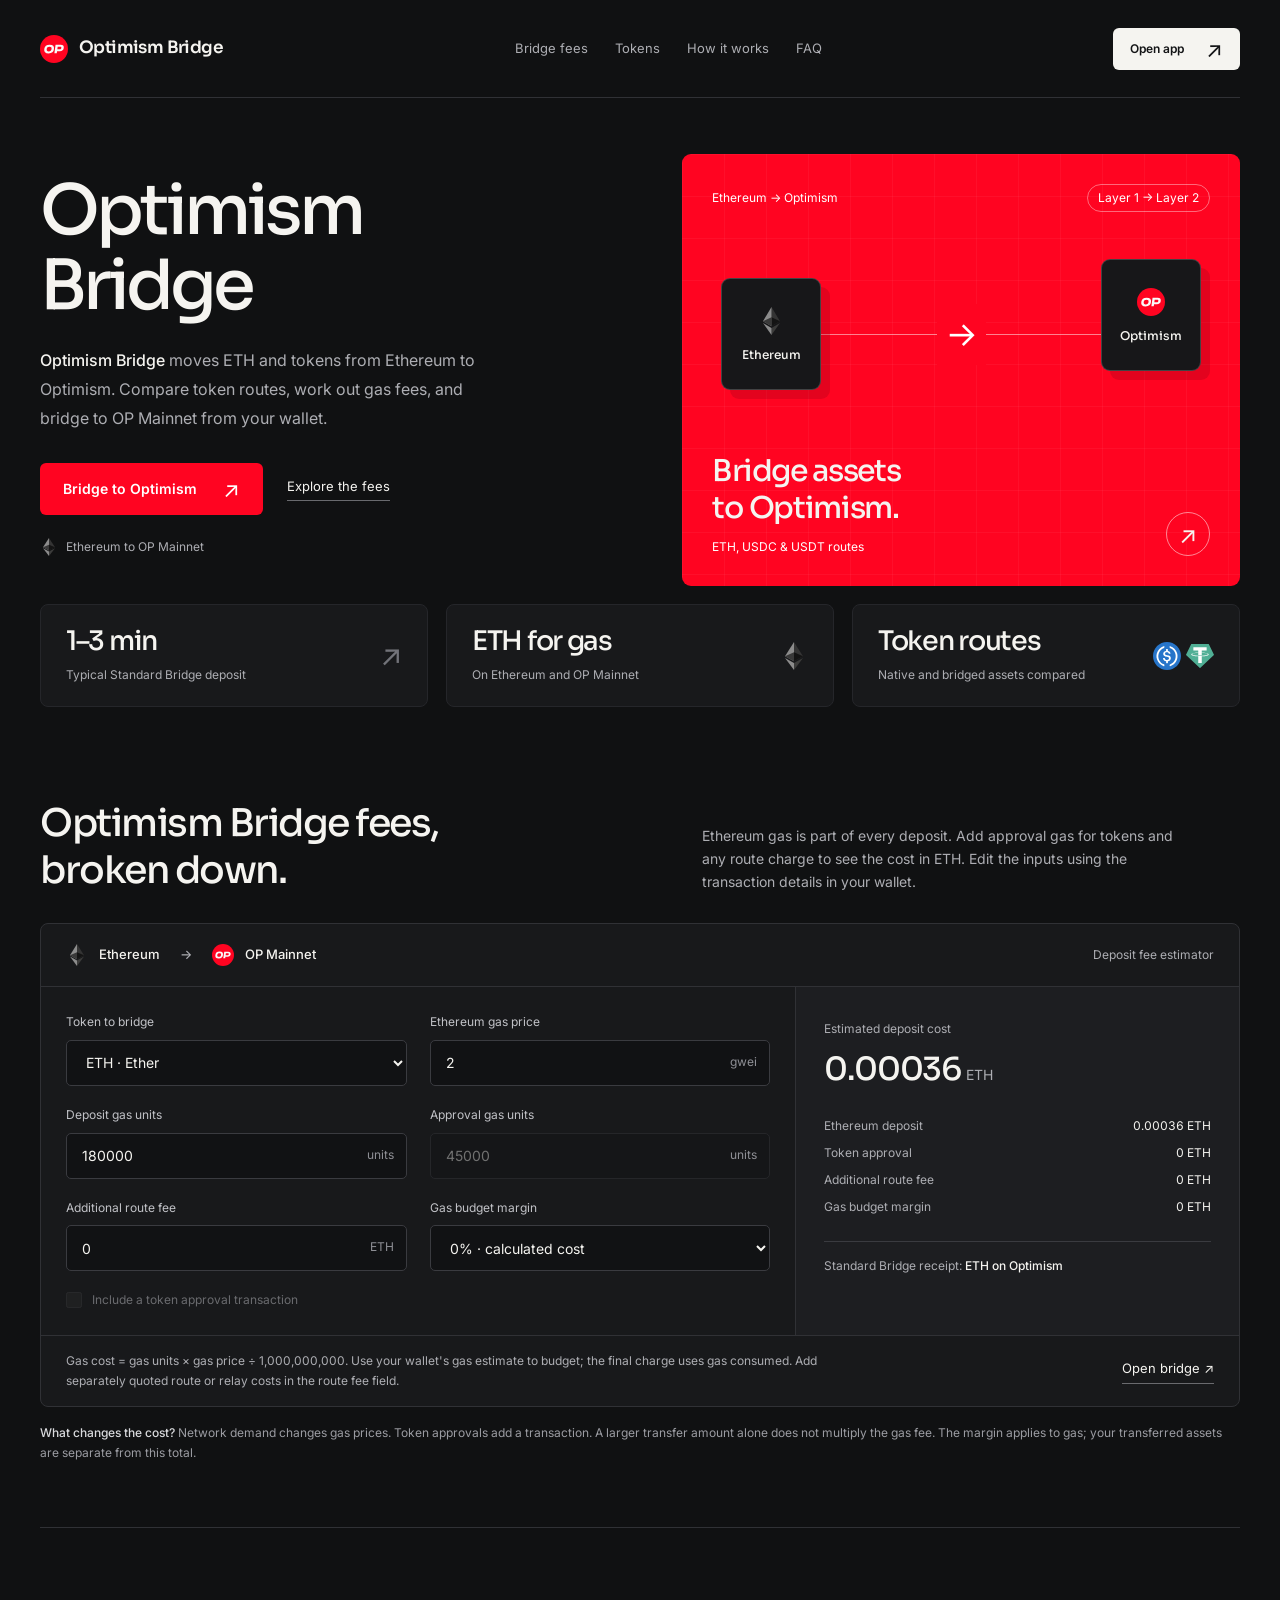
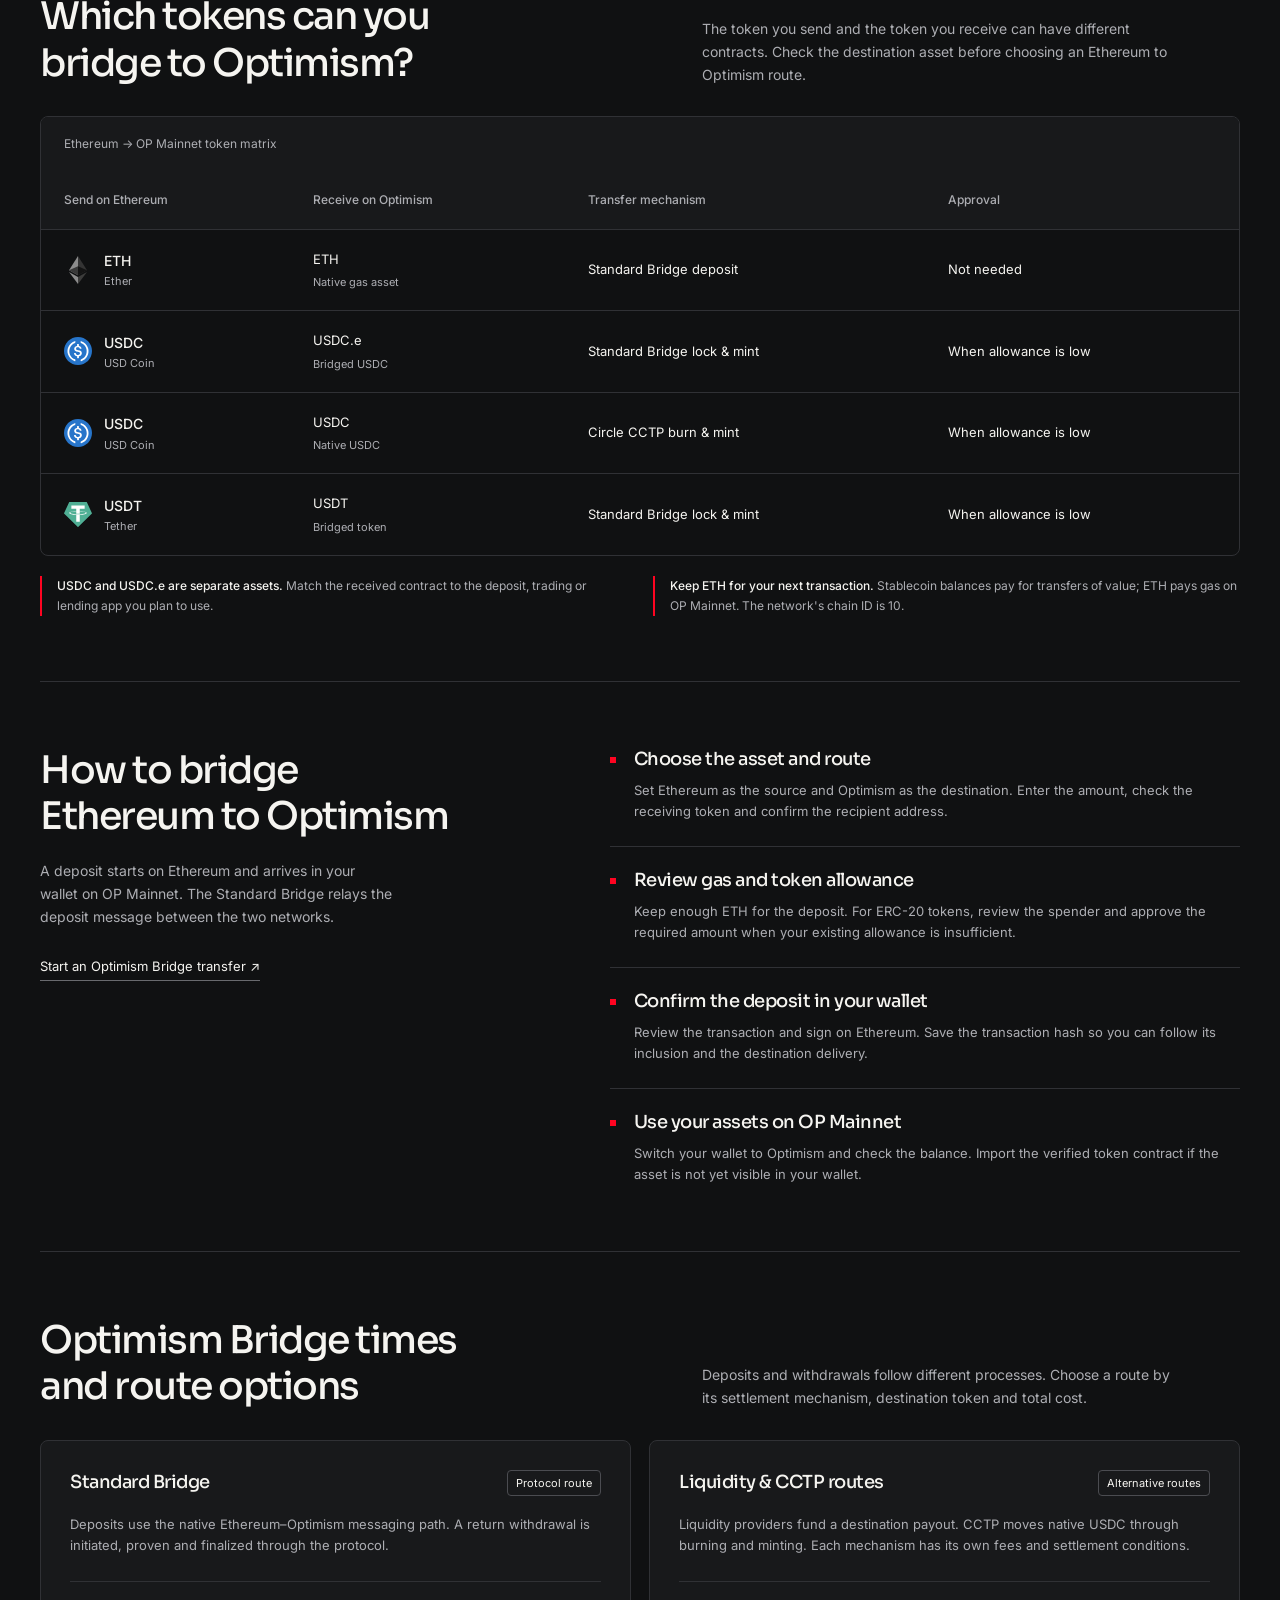
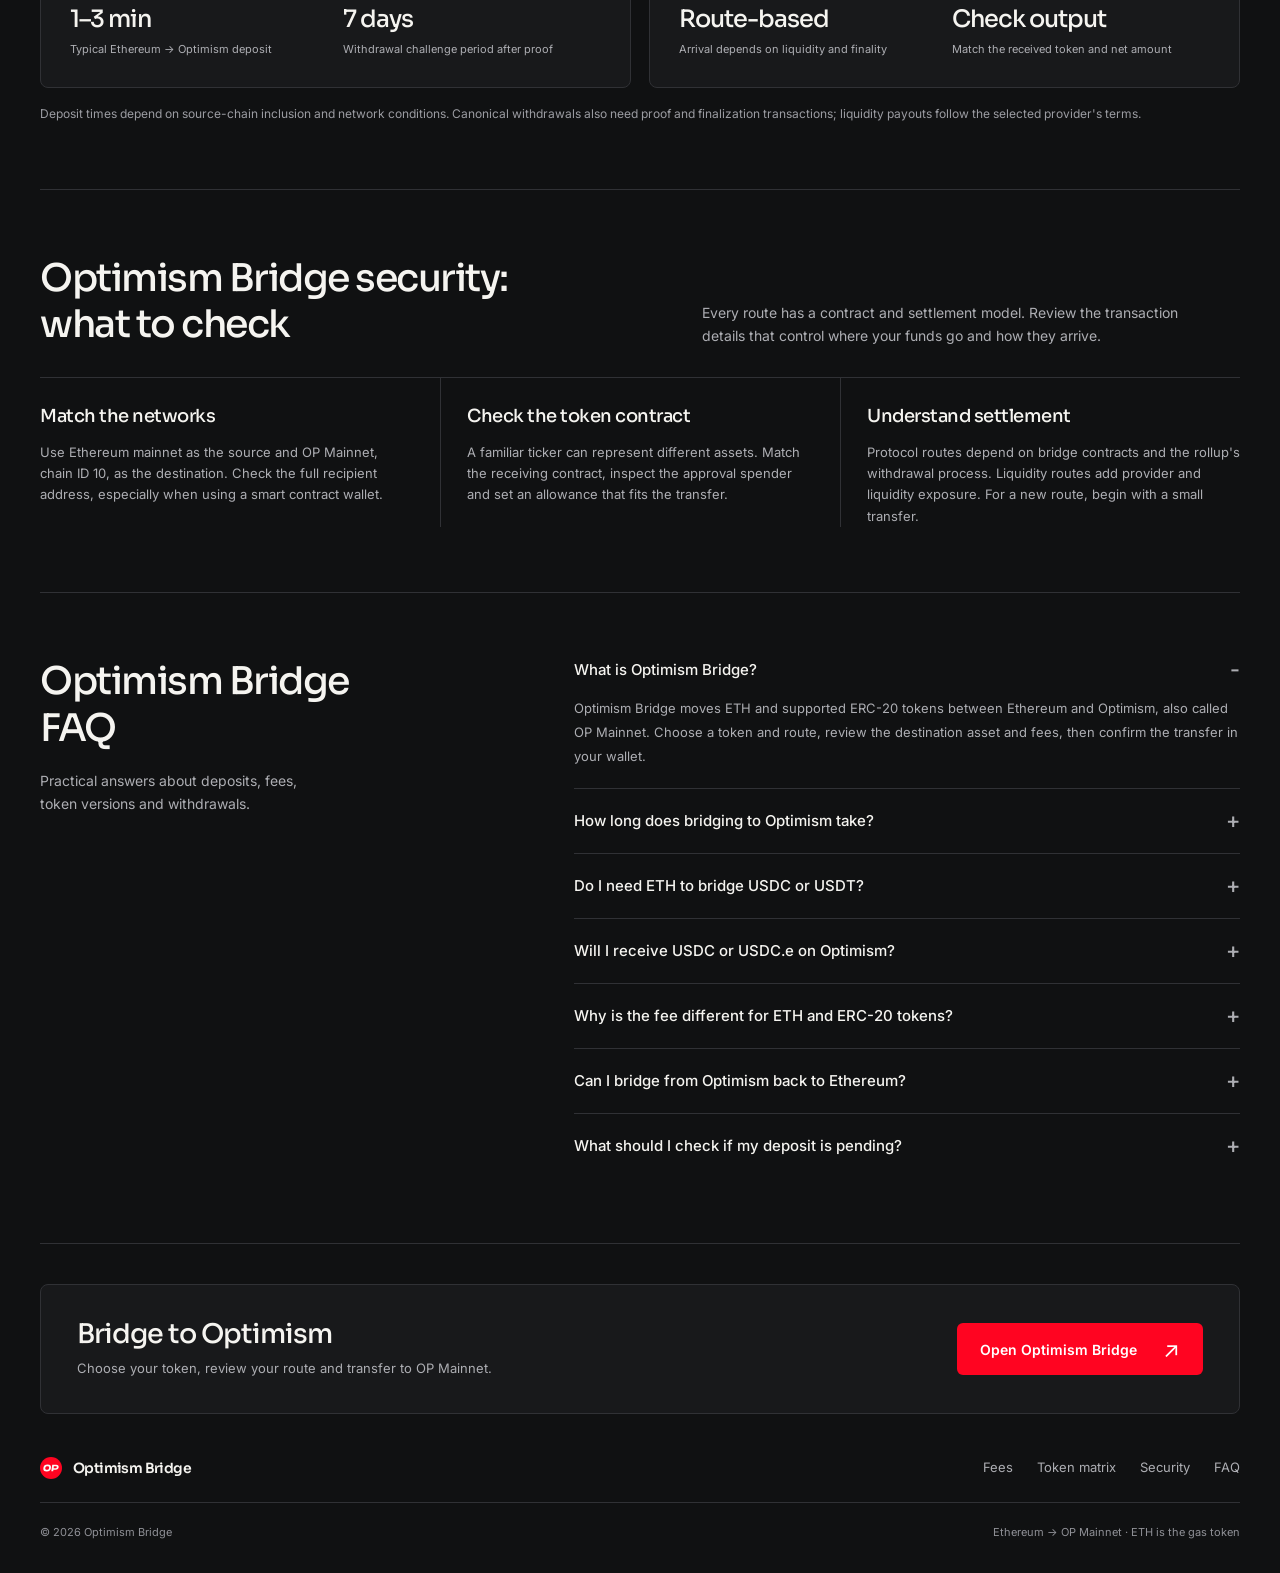
==== commit 56f158b9: "redesign: clean template" ====
--- a/index.html
+++ b/index.html
@@ -1,674 +1,184 @@
-<!DOCTYPE html>
-
+<!doctype html>
 <html lang="en">
 <head>
-<meta charset="utf-8"/>
-<meta content="width=device-width, initial-scale=1" name="viewport"/>
-<title>Optimism Bridge — Dashboard</title>
-<meta content="Optimism Bridge routes explained: canonical Standard Bridge vs third-party fast bridges, deposits, seven-day withdrawals, fees, gas needs, and safety checks." name="description"/>
-<meta content="index,follow,max-snippet:-1,max-image-preview:large,max-video-preview:-1" name="robots"/>
-<meta content="#f5f6f8" name="theme-color"/>
-<link href="https://bridge-optimism.github.io/" rel="canonical"/>
-<link href="favicon.png" rel="icon" type="image/png"/>
-<link href="favicon.png" rel="apple-touch-icon"/>
-<link href="manifest.webmanifest" rel="manifest"/>
-<link href="og-cover.png" rel="image_src"/>
-<link crossorigin="" href="https://api.coingecko.com" rel="preconnect"/>
+<meta charset="utf-8">
+<meta name="viewport" content="width=device-width, initial-scale=1">
+<title>Optimism Bridge | Bridge ETH &amp; Compare Token Routes</title>
+<meta name="description" content="Optimism Bridge moves ETH and tokens from Ethereum to OP Mainnet. Estimate gas fees, compare USDC and USDT routes, and check deposit and withdrawal times.">
+<meta name="robots" content="index,follow,max-image-preview:large">
+<link rel="canonical" href="https://bridge-optimism.github.io/">
+<meta property="og:type" content="website">
+<meta property="og:site_name" content="Optimism Bridge">
+<meta property="og:title" content="Optimism Bridge | Bridge ETH &amp; Compare Token Routes">
+<meta property="og:description" content="Optimism Bridge moves ETH and tokens from Ethereum to OP Mainnet. Estimate gas fees, compare USDC and USDT routes, and check deposit and withdrawal times.">
+<meta property="og:url" content="https://bridge-optimism.github.io/">
+<meta property="og:image" content="https://bridge-optimism.github.io/og.png">
+<meta property="og:image:width" content="1200">
+<meta property="og:image:height" content="630">
+<meta property="og:image:alt" content="Optimism Bridge: Ethereum to OP Mainnet, token routes and gas fees">
+<meta property="og:locale" content="en_US">
+<meta name="twitter:image:alt" content="Optimism Bridge: Ethereum to OP Mainnet, token routes and gas fees">
+<meta name="twitter:url" content="https://bridge-optimism.github.io/">
+<meta name="twitter:card" content="summary_large_image">
+<meta name="twitter:title" content="Optimism Bridge | Bridge ETH &amp; Compare Token Routes">
+<meta name="twitter:description" content="Optimism Bridge moves ETH and tokens from Ethereum to OP Mainnet. Estimate gas fees, compare USDC and USDT routes, and check deposit and withdrawal times.">
+<meta name="twitter:image" content="https://bridge-optimism.github.io/og.png">
+<meta name="theme-color" content="#101112">
+<link rel="icon" href="favicon.svg" type="image/svg+xml">
+<link rel="apple-touch-icon" href="apple-touch-icon.png">
+<link rel="preconnect" href="https://fonts.googleapis.com">
+<link rel="preconnect" href="https://fonts.gstatic.com" crossorigin>
+<link rel="stylesheet" href="https://fonts.googleapis.com/css2?family=Inter:wght@400;500;600;700&amp;family=Sora:wght@400;500;600;700&amp;display=swap">
 <style>
-/* Optimism Bridge — independent single-page hub. */
-:root {
-  color-scheme: light;
-  --bg: #f5f6f8; --surface: #ffffff; --panel: #ffffff; --raised: #f1f3f6;
-  --line: rgba(17, 24, 39, 0.10); --line-2: rgba(17, 24, 39, 0.16);
-  --ink: #0e1016; --text: #464d59; --muted: #6a7280; --faint: #98a0ad;
-  --accent: #3d5de6; --accent-2: #2c45c8; --accent-soft: rgba(61, 93, 230, 0.10); --accent-glow: rgba(61, 93, 230, 0.22);
-  --cyan: #0e93a8; --cta: #3d5de6; --cta-ink: #ffffff;
-  --r-sm: 8px; --r-md: 12px; --r-lg: 16px; --r-xl: 20px;
-  --mono: ui-monospace, "SF Mono", SFMono-Regular, "Roboto Mono", Menlo, Consolas, monospace;
-  --font: Inter, ui-sans-serif, system-ui, -apple-system, "Segoe UI", Roboto, sans-serif;
-  --ease: cubic-bezier(0.22, 0.7, 0.24, 1);
-}
-* { box-sizing: border-box; }
-html { scroll-behavior: smooth; }
-@media (prefers-reduced-motion: reduce) { html { scroll-behavior: auto; } }
-body {
-  margin: 0; min-width: 320px;
-  color: var(--text); background: var(--bg);
-  font-family: var(--font); font-size: 15px; line-height: 1.55;
-  -webkit-font-smoothing: antialiased; text-rendering: optimizeLegibility;
-}
-a { color: inherit; text-decoration: none; }
-a:focus-visible, button:focus-visible, summary:focus-visible { outline: 2px solid var(--accent-2); outline-offset: 3px; border-radius: 8px; }
-img { display: block; max-width: 100%; }
-.skip { position: absolute; left: -999px; }
-.skip:focus { left: 12px; top: 12px; z-index: 99; padding: 8px 14px; border-radius: 10px; background: var(--accent); color: #fff; font-weight: 750; }
-
-.shell { display: flex; min-height: 100dvh; }
-
-/* ───────── sidebar (off-canvas drawer) ───────── */
-.sidebar {
-  position: fixed; top: 0; left: 0; z-index: 70;
-  width: min(288px, 86vw); height: 100vh; height: 100dvh; overflow-y: auto;
-  display: flex; flex-direction: column; padding: 16px 12px 14px;
-  background: var(--surface); border-right: 1px solid var(--line);
-  transform: translateX(-100%); transition: transform 0.24s var(--ease);
-  box-shadow: 24px 0 70px rgba(17, 24, 39, 0.15);
-}
-.sidebar.is-open { transform: none; }
-.scrim { position: fixed; inset: 0; z-index: 65; background: rgba(17, 24, 39, 0.30); opacity: 0; pointer-events: none; transition: opacity 0.24s var(--ease); }
-.scrim.is-open { opacity: 1; pointer-events: auto; }
-html:not(.js) .sidebar { position: static; transform: none; width: 262px; height: auto; box-shadow: none; }
-html:not(.js) .scrim, html:not(.js) .nav-toggle { display: none; }
-.side-top { display: flex; align-items: center; justify-content: space-between; gap: 12px; padding: 2px 8px 6px; }
-.brand { display: flex; align-items: center; gap: 11px; min-width: 0; }
-.brand-logo { width: 32px; height: 32px; flex: 0 0 auto; display: grid; place-items: center; border-radius: 9px; background: var(--raised); box-shadow: inset 0 0 0 1px var(--line-2); }
-.brand-logo img { width: 20px; height: 20px; border-radius: 6px; }
-.brand-name { margin: 0; font-size: 17px; font-weight: 800; letter-spacing: -0.03em; color: var(--ink); line-height: 1; }
-.nav-label { margin: 14px 12px 6px; font-size: 10px; font-weight: 700; letter-spacing: 0.15em; text-transform: uppercase; color: var(--faint); }
-.nav-item { display: flex; align-items: center; gap: 12px; padding: 9px 12px; border-radius: 9px; color: var(--text); font-size: 14px; font-weight: 600; transition: color 150ms var(--ease), background-color 150ms var(--ease); }
-.ni-ico { width: 18px; height: 18px; flex: 0 0 auto; color: var(--muted); }
-.ni-ext { margin-left: auto; color: var(--faint); font-size: 12px; }
-.nav-item:hover { color: var(--ink); background: rgba(17, 24, 39, 0.04); }
-.nav-item:hover .ni-ico { color: var(--text); }
-.nav-item.is-active { color: var(--accent-2); background: transparent; }
-.nav-item.is-active .ni-ico { color: var(--accent-2); }
-.nav-group { border-radius: 9px; }
-.nav-group summary { display: flex; align-items: center; gap: 12px; padding: 9px 12px; border-radius: 9px; color: var(--text); font-size: 14px; font-weight: 600; cursor: pointer; list-style: none; transition: color 150ms var(--ease), background-color 150ms var(--ease); }
-.nav-group summary::-webkit-details-marker { display: none; }
-.nav-group summary .ni-ico { color: var(--muted); }
-.nav-group summary .chev { width: 15px; height: 15px; margin-left: auto; color: var(--faint); transition: transform 200ms var(--ease); }
-.nav-group summary:hover { color: var(--ink); background: rgba(17, 24, 39, 0.04); }
-.nav-group[open] summary { color: var(--ink); }
-.nav-group[open] summary .ni-ico { color: var(--text); }
-.nav-group[open] summary .chev { transform: rotate(180deg); }
-@media (prefers-reduced-motion: reduce) { .nav-group summary .chev { transition: none; } }
-.nav-sub { display: flex; flex-direction: column; gap: 1px; padding: 2px 0 8px 42px; }
-.nav-sub a { display: flex; align-items: baseline; gap: 7px; padding: 6px 10px; border-radius: 8px; color: var(--muted); font-size: 12.5px; font-weight: 550; transition: color 150ms var(--ease), background-color 150ms var(--ease); }
-.nav-sub a small { color: var(--faint); font-size: 10.5px; font-weight: 500; }
-.nav-sub a:hover { color: var(--accent-2); background: rgba(17, 24, 39, 0.04); }
-.nav-sub a:hover small { color: var(--muted); }
-.sidebar-foot { margin-top: auto; padding-top: 13px; border-top: 1px solid var(--line); }
-.disclose { margin: 8px 10px 0; font-size: 11px; line-height: 1.5; color: var(--muted); }
-.disclose strong { color: var(--text); font-weight: 700; }
-.fine { margin: 6px 10px 0; font-size: 10.5px; line-height: 1.45; color: var(--faint); }
-.nav-toggle { display: inline-flex; width: 38px; height: 38px; flex: 0 0 auto; position: relative; padding: 0; border: 1px solid var(--line-2); border-radius: 10px; background: var(--raised); color: var(--ink); cursor: pointer; }
-.nav-toggle .bar { position: absolute; left: 10px; right: 10px; height: 2px; border-radius: 2px; background: currentColor; transition: transform 0.22s var(--ease), opacity 0.18s var(--ease); }
-.nav-toggle .bar:nth-child(1) { top: 13px; } .nav-toggle .bar:nth-child(2) { top: 18px; } .nav-toggle .bar:nth-child(3) { top: 23px; }
-.sidebar.is-open .nav-toggle .bar:nth-child(1) { transform: translateY(5px) rotate(45deg); }
-.sidebar.is-open .nav-toggle .bar:nth-child(2) { opacity: 0; }
-.sidebar.is-open .nav-toggle .bar:nth-child(3) { transform: translateY(-5px) rotate(-45deg); }
-
-/* persistent header: hamburger + logo + H1 */
-.topbar-left { display: flex; align-items: center; gap: 12px 14px; min-width: 0; flex-wrap: wrap; }
-.menu-btn { display: inline-flex; flex-direction: column; justify-content: center; gap: 4px; width: 40px; height: 38px; flex: 0 0 auto; padding: 0 9px; border: 1px solid var(--line-2); border-radius: 10px; background: var(--raised); color: var(--ink); cursor: pointer; }
-.menu-btn .bar { display: block; height: 2px; width: 100%; border-radius: 2px; background: currentColor; transition: transform 0.22s var(--ease), opacity 0.18s var(--ease); }
-.menu-btn:hover { border-color: var(--accent); color: var(--accent-2); }
-.shell.nav-open .menu-btn .bar:nth-child(1) { transform: translateY(6px) rotate(45deg); }
-.shell.nav-open .menu-btn .bar:nth-child(2) { opacity: 0; }
-.shell.nav-open .menu-btn .bar:nth-child(3) { transform: translateY(-6px) rotate(-45deg); }
-.topbar-logo { width: 32px; height: 32px; flex: 0 0 auto; display: grid; place-items: center; border-radius: 9px; background: var(--raised); box-shadow: inset 0 0 0 1px var(--line-2); }
-.topbar-logo img { width: 20px; height: 20px; border-radius: 6px; }
-h1.wordmark { margin: 0; font-size: 17px; font-weight: 800; letter-spacing: -0.03em; color: var(--ink); line-height: 1; white-space: nowrap; }
-html:not(.js) .menu-btn { display: none; }
-
-/* ───────── main / topbar ───────── */
-.main { flex: 1; min-width: 0; display: flex; flex-direction: column; }
-.topbar { position: relative; z-index: 40; flex: 0 0 auto; display: flex; align-items: center; justify-content: space-between; gap: 12px 20px; flex-wrap: wrap; padding: 21px 26px; border-bottom: 0; background: transparent; }
-.topbar-right { display: flex; align-items: center; gap: 10px 18px; flex-wrap: wrap; }
-.mode-switch { display: inline-flex; align-items: center; gap: 10px; }
-.ms-label { font-size: 13.5px; font-weight: 700; color: var(--muted); transition: color 150ms var(--ease); }
-.ms-label.is-on { color: var(--ink); }
-.ms-track { position: relative; width: 42px; height: 24px; flex: 0 0 auto; padding: 0; border: 1px solid var(--line-2); border-radius: 999px; background: var(--raised); cursor: pointer; transition: background-color 180ms var(--ease); }
-.ms-knob { position: absolute; top: 50%; left: 3px; width: 16px; height: 16px; border-radius: 50%; background: var(--ink); transform: translateY(-50%); transition: left 200ms var(--ease); }
-.ms-track[aria-checked="true"] { background: var(--accent-soft); border-color: rgba(61, 93, 230, 0.4); }
-.ms-track[aria-checked="true"] .ms-knob { left: 23px; background: var(--accent-2); }
-.ticker { display: flex; align-items: center; flex-wrap: wrap; gap: 3px 16px; min-width: 0; }
-.tick { display: inline-flex; align-items: baseline; gap: 6px; color: var(--faint); font-size: 11px; font-weight: 550; letter-spacing: 0.01em; transition: color 150ms var(--ease); }
-.tick b { color: var(--muted); font-family: var(--mono); font-size: 11.5px; font-weight: 600; font-variant-numeric: tabular-nums; }
-.tick .ext { color: var(--faint); font-size: 9.5px; transition: color 150ms var(--ease); }
-.tick:hover { color: var(--muted); } .tick:hover b, .tick:hover .ext { color: var(--accent-2); }
-.btn-open { display: inline-flex; align-items: center; gap: 7px; padding: 8px 14px; border: 1px solid var(--line-2); border-radius: 10px; color: var(--ink); background: rgba(17, 24, 39, 0.04); font-size: 12.5px; font-weight: 700; white-space: nowrap; transition: border-color 150ms var(--ease), background-color 150ms var(--ease); }
-.btn-open:hover { border-color: var(--accent); color: var(--accent-2); }
-
-/* ───────── first screen: hero + swap card ───────── */
-.stage { position: relative; min-height: calc(100dvh - 56px); width: min(560px, 100%); margin-inline: auto; padding: clamp(16px, 3vh, 40px) 24px clamp(52px, 9vh, 96px); display: flex; flex-direction: column; align-items: stretch; justify-content: center; gap: clamp(14px, 3vh, 26px); }
-.hero { text-align: center; margin: 0; }
-.hero-h2 { margin: 0; font-size: clamp(1.5rem, 3.6vw, 2.1rem); font-weight: 800; letter-spacing: -0.02em; line-height: 1.12; color: var(--ink); }
-@supports ((-webkit-background-clip: text) or (background-clip: text)) { .hero-h2 { background: linear-gradient(180deg, #0e1016, #3a4c85); -webkit-background-clip: text; background-clip: text; -webkit-text-fill-color: transparent; color: transparent; } }
-.hero-sub { margin: 10px auto 0; max-width: 48ch; font-size: 13.5px; line-height: 1.55; color: var(--text); }
-.hero-sub strong { color: var(--ink); font-weight: 700; }
-.swap-card { border: 1px solid var(--line-2); border-radius: var(--r-xl); background: var(--panel); padding: 16px; }
-.card-head { display: flex; align-items: center; justify-content: space-between; margin-bottom: 12px; padding: 0 2px; }
-.card-title { margin: 0; font-size: 11.5px; font-weight: 750; letter-spacing: 0.09em; text-transform: uppercase; color: var(--muted); }
-.preview-tag { display: inline-flex; align-items: center; gap: 6px; padding: 4px 10px; border: 1px solid var(--line-2); border-radius: 999px; color: var(--accent-2); font-size: 10px; font-weight: 700; letter-spacing: 0.08em; text-transform: uppercase; }
-.preview-tag > span { width: 6px; height: 6px; border-radius: 50%; background: var(--accent); box-shadow: 0 0 0 3px var(--accent-soft); }
-.leg { display: flex; align-items: center; justify-content: space-between; gap: 14px; padding: 15px 16px; border: 1px solid var(--line); border-radius: var(--r-lg); background: var(--raised); }
-.asset { display: inline-flex; align-items: center; gap: 8px; padding: 6px 10px 6px 6px; border: 1px solid var(--line-2); border-radius: 999px; background: rgba(17, 24, 39, 0.04); color: var(--ink); font-size: 14px; font-weight: 700; }
-.asset .tok { width: 26px; height: 26px; border-radius: 50%; overflow: hidden; display: grid; place-items: center; background: #fff; }
-.asset .tok img { width: 26px; height: 26px; }
-.asset .chev-sm { width: 15px; height: 15px; color: var(--muted); }
-.leg-amt { display: flex; flex-direction: column; align-items: flex-end; gap: 3px; min-width: 0; }
-.leg-amt .amount { font-family: var(--mono); font-size: 1.7rem; font-weight: 600; letter-spacing: -0.02em; color: var(--ink); font-variant-numeric: tabular-nums; line-height: 1; }
-.leg-amt .leg-sub { font-size: 10.5px; font-weight: 600; letter-spacing: 0.04em; text-transform: uppercase; color: var(--faint); }
-.swap-arrow { position: relative; z-index: 1; display: grid; place-items: center; width: 40px; height: 40px; margin: -12px auto; border: 3px solid var(--panel); border-radius: 12px; background: var(--raised); color: var(--accent-2); cursor: pointer; box-shadow: 0 0 0 1px var(--line-2); transition: transform 220ms var(--ease), color 150ms var(--ease); }
-.swap-arrow svg { width: 17px; height: 17px; }
-.swap-arrow:hover { color: #fff; transform: rotate(180deg); }
-.route-panel { display: flex; align-items: center; justify-content: space-between; gap: 12px; margin-top: 12px; padding: 13px 15px; border: 1px solid var(--line); border-radius: var(--r-md); background: var(--raised); }
-.route-info b { display: block; color: var(--ink); font-size: 13.5px; font-weight: 700; letter-spacing: 0.01em; }
-.route-info span { display: block; margin-top: 2px; color: var(--faint); font-size: 11.5px; }
-.route-tok { display: inline-flex; align-items: center; gap: 7px; color: var(--text); font-size: 13px; font-weight: 650; white-space: nowrap; }
-.route-tok .tok { width: 20px; height: 20px; border-radius: 50%; overflow: hidden; background: #fff; display: grid; place-items: center; }
-.route-tok .tok img { width: 20px; height: 20px; }
-.route-row { display: flex; align-items: center; justify-content: space-between; gap: 12px; padding: 11px 4px 2px; border-top: 1px solid var(--line); margin-top: 10px; }
-.route-row span { font-size: 10.5px; font-weight: 700; letter-spacing: 0.07em; text-transform: uppercase; color: var(--faint); }
-.route-row b { color: var(--text); font-size: 12.5px; font-weight: 650; font-variant-numeric: tabular-nums; }
-.swap-cta { display: flex; align-items: center; justify-content: center; gap: 8px; margin-top: 16px; padding: 15px; border-radius: var(--r-md); color: var(--cta-ink); background: var(--cta); font-size: 15px; font-weight: 750; letter-spacing: 0.01em; transition: filter 150ms var(--ease), transform 150ms var(--ease); }
-.swap-cta:hover { filter: brightness(1.04); transform: translateY(-1px); }
-/* scroll cue at the foot of the first screen */
-.scroll-cue { position: absolute; left: 0; right: 0; bottom: 10px; display: flex; justify-content: center; }
-.scroll-cue a { display: inline-flex; flex-direction: column; align-items: center; gap: 3px; color: var(--faint); font-size: 10px; letter-spacing: 0.1em; text-transform: uppercase; font-weight: 700; }
-.scroll-cue a:hover { color: var(--accent-2); }
-.scroll-cue svg { width: 16px; height: 16px; animation: cue 1.8s var(--ease) infinite; }
-@keyframes cue { 0%,100% { transform: translateY(0); } 50% { transform: translateY(4px); } }
-@media (prefers-reduced-motion: reduce) { .scroll-cue svg { animation: none; } }
-
-/* ───────── merged content (all in initial HTML; revealed on scroll) ───────── */
-.content { width: min(760px, 100%); margin: 0 auto; padding: clamp(56px, 12vh, 140px) 24px 88px; }
-.content .lead-in { padding: clamp(4px, 1vh, 12px) 0 clamp(10px, 2.5vh, 22px); }
-.content .lead-in > p { margin: 0 0 16px; font-size: 15px; line-height: 1.66; color: var(--text); }
-.content .lead-in > p strong { color: var(--ink); font-weight: 700; }
-/* premium feature card (modern-site feel) */
-.content .lead-in .feat{position:relative;width:min(1120px,calc(100vw - 44px));margin-left:50%;transform:translateX(-50%);display:grid;grid-template-columns:1.08fr .92fr;align-items:stretch;background:linear-gradient(165deg,#141824,#0b0e15);border:1px solid rgba(255,255,255,.09);border-radius:28px;overflow:hidden;box-shadow:0 52px 120px -55px rgba(0,0,0,.82)}
-.feat-l{padding:clamp(32px,4vw,64px);display:flex;flex-direction:column;justify-content:center}
-.feat-l h2{margin:0;font-size:clamp(2.2rem,4.6vw,3.2rem);line-height:1.03;font-weight:800;letter-spacing:-.03em;color:#fff}
-.feat-lead{margin:20px 0 0;font-size:17px;line-height:1.6;color:rgba(255,255,255,.9);max-width:48ch}
-.content .lead-in .feat-lead a{color:#fff;text-decoration:underline;text-decoration-color:rgba(255,255,255,.55);text-underline-offset:3px}
-.content .lead-in .feat-lead a:hover{text-decoration-color:#fff}
-.feat-cta{margin:32px 0 0}
-.content .lead-in .feat-btn{display:inline-flex;align-items:center;gap:10px;padding:17px 38px;border-radius:999px;background:linear-gradient(135deg,var(--accent),color-mix(in srgb,var(--accent) 50%,#7c4dff));color:#fff;font-weight:750;font-size:16.5px;text-decoration:none;box-shadow:0 20px 44px -12px var(--accent-glow);transition:transform .16s var(--ease),box-shadow .16s var(--ease)}
-.content .lead-in .feat-btn:hover{transform:translateY(-2px);box-shadow:0 26px 56px -14px var(--accent-glow)}
-.feat-btn .arr{transition:transform .18s var(--ease)}
-.content .lead-in .feat-btn:hover .arr{transform:translateX(3px)}
-.feat-more{margin:18px 0 0}
-.feat-readmore{list-style:none;cursor:pointer;display:inline-flex;align-items:center;gap:7px;font-size:13.5px;font-weight:700;color:rgba(255,255,255,.7);transition:color .15s var(--ease)}
-.feat-readmore::-webkit-details-marker{display:none}
-.feat-readmore:hover{color:#fff}
-.feat-readmore .chev{width:15px;height:15px;transition:transform .2s var(--ease)}
-.feat-more[open] .feat-readmore .chev{transform:rotate(180deg)}
-.feat-detail{margin:20px 0 0;font-size:14.5px;line-height:1.72;color:rgba(255,255,255,.82)}
-.content .lead-in .feat-detail a{color:#fff;text-decoration:underline;text-decoration-color:rgba(255,255,255,.55);text-underline-offset:3px}
-.feat-more:not([open]) .feat-detail{display:none}
-.content .lead-in .feat-lead{color:rgba(255,255,255,.9)}
-.content .lead-in .feat-detail,.content .lead-in .feat-detail p{color:rgba(255,255,255,.82)}
-.feat-facts{display:grid;grid-template-columns:1fr 1fr;gap:0 26px;margin:18px 0 2px}
-.feat-fact{padding:10px 0;border-top:1px solid rgba(255,255,255,.1)}
-.feat-fact .fl{display:block;font-size:10px;font-weight:700;letter-spacing:.09em;text-transform:uppercase;color:rgba(255,255,255,.5);margin:0 0 3px}
-.feat-fact .fv{display:block;font-size:12.5px;line-height:1.5;color:rgba(255,255,255,.88)}
-.feat-r{position:relative;overflow:hidden;min-height:clamp(300px,32vw,440px);background:radial-gradient(120% 105% at 70% 22%,color-mix(in srgb,var(--accent) 52%,#1a1030),#0a0d14 70%)}
-.feat-r::before{content:"";position:absolute;inset:0;background-image:linear-gradient(rgba(255,255,255,.05) 1px,transparent 1px),linear-gradient(90deg,rgba(255,255,255,.05) 1px,transparent 1px);background-size:36px 36px;-webkit-mask:radial-gradient(70% 72% at 64% 36%,#000,transparent 76%);mask:radial-gradient(70% 72% at 64% 36%,#000,transparent 76%)}
-.feat-badge{position:absolute;top:50%;left:50%;transform:translate(-50%,-50%);z-index:2;width:clamp(122px,16vw,166px);height:clamp(122px,16vw,166px);border-radius:34px;display:grid;place-items:center;background:linear-gradient(160deg,rgba(255,255,255,.18),rgba(255,255,255,.02));box-shadow:0 38px 84px -22px var(--accent-glow),inset 0 0 0 1px rgba(255,255,255,.18)}
-.feat-badge img{width:52%;height:52%;object-fit:contain}
-@media (max-width:860px){
-  .content .lead-in .feat{width:calc(100vw - 28px);grid-template-columns:1fr}
-  .feat-l{padding:30px 22px 32px}
-  .feat-r{min-height:200px}
-  .feat-facts{grid-template-columns:1fr}
-}
-
-.tbl.spec table { min-width: 0; }
-.tbl.spec td:first-child { color: var(--muted); font-weight: 600; white-space: nowrap; width: 1%; }
-.content .sec { border-top: 1px solid var(--line); scroll-margin-top: 66px; }
-.content .sec:first-child { border-top: 0; }
-.content .sec > summary { list-style: none; cursor: pointer; display: flex; align-items: center; justify-content: space-between; gap: 16px; padding: clamp(20px, 4vh, 32px) 0; }
-.content .sec > summary::-webkit-details-marker { display: none; }
-.content .sec > summary h2 { margin: 0; font-size: clamp(1.25rem, 2.8vw, 1.6rem); font-weight: 800; letter-spacing: -0.02em; color: var(--ink); transition: color 150ms var(--ease); }
-.content .sec > summary::after { content: "+"; flex: 0 0 auto; color: var(--accent); font-weight: 700; font-size: 1.5rem; line-height: 1; }
-.content .sec[open] > summary::after { content: "\2212"; }
-.content .sec > summary:hover h2 { color: var(--accent-2); }
-.content .sec-body { padding: 0 0 clamp(22px, 4vh, 34px); }
-.content .sec[open] .sec-body { animation: secdrop 0.22s var(--ease); }
-@keyframes secdrop { from { opacity: 0; transform: translateY(-4px); } to { opacity: 1; transform: none; } }
-@media (prefers-reduced-motion: reduce) { .content .sec[open] .sec-body { animation: none; } }
-.content p { margin: 0 0 13px; color: var(--text); }
-.content p strong, .content li strong { color: var(--ink); font-weight: 700; }
-.content ul, .content ol { margin: 0 0 14px; padding-left: 20px; }
-.content li { margin-bottom: 8px; color: var(--text); }
-.content li::marker { color: var(--accent); }
-/* inline source links — blend with the copy, brighten only on hover */
-.content .sec-body a, .content .qa .a a, .content .lead-in a { color: inherit; text-decoration: underline; text-decoration-thickness: 1px; text-underline-offset: 3px; text-decoration-color: rgba(17, 24, 39, 0.26); transition: color 150ms var(--ease), text-decoration-color 150ms var(--ease); }
-.content .sec-body a:hover, .content .qa .a a:hover, .content .lead-in a:hover { color: var(--accent-2); text-decoration-color: var(--accent-2); }
-.content .sec-body a.addr { text-decoration-color: rgba(134, 160, 255, 0.32); }
-.cite { margin: 4px 0 0; font-size: 12px; color: var(--faint); }
-.cite a { color: var(--muted); text-decoration: underline; text-underline-offset: 2px; }
-.cite a:hover { color: var(--accent-2); }
-.tbl { width: 100%; overflow-x: auto; border: 1px solid var(--line); border-radius: var(--r-md); margin: 4px 0 14px; background: var(--panel); }
-.tbl table { border-collapse: collapse; width: 100%; font-size: 13px; min-width: 460px; }
-.tbl th { text-align: left; font-weight: 700; color: var(--accent-2); background: rgba(17, 24, 39, 0.04); padding: 10px 13px; border-bottom: 1px solid var(--line-2); font-size: 11.5px; letter-spacing: 0.02em; }
-.tbl td { padding: 10px 13px; border-bottom: 1px solid var(--line); color: var(--text); vertical-align: top; }
-.tbl tr:last-child td { border-bottom: 0; }
-.tbl td:first-child { color: var(--ink); font-weight: 600; }
-.qa { border: 1px solid var(--line); border-radius: var(--r-md); background: var(--panel); margin: 0 0 10px; overflow: hidden; }
-.qa summary { padding: 15px 18px; color: var(--ink); font-weight: 650; cursor: pointer; list-style: none; display: flex; justify-content: space-between; gap: 12px; font-size: 14.5px; }
-.qa summary::-webkit-details-marker { display: none; }
-.qa summary::after { content: "+"; color: var(--accent); font-weight: 700; font-size: 1.15rem; line-height: 1; }
-.qa[open] summary::after { content: "−"; }
-.qa[open] { border-color: var(--line-2); }
-.qa .a { padding: 0 18px 15px; color: var(--text); font-size: 13.5px; }
-.qa .a p { margin: 0 0 8px; }
-.addr { font-family: var(--mono); font-size: 12px; color: var(--accent-2); word-break: break-all; }
-.disclosure-box { margin: 24px 0 0; padding: 16px 18px; border: 1px solid var(--line); border-radius: var(--r-md); background: var(--surface); font-size: 12.5px; line-height: 1.6; color: var(--muted); }
-.disclosure-box strong { color: var(--text); }
-/* scroll-reveal — content is always present; JS only animates it in */
-html.js .reveal { opacity: 0; transform: translateY(18px); transition: opacity 0.6s var(--ease), transform 0.6s var(--ease); }
-html.js .reveal.in { opacity: 1; transform: none; }
-@media (prefers-reduced-motion: reduce) { html.js .reveal { opacity: 1; transform: none; transition: none; } }
-
-/* ───────── responsive ───────── */
-@media (max-width: 560px) {
-  .topbar { padding: 10px 16px; }
-  .stage { padding: 16px 16px 40px; }
-  .content { padding: clamp(40px, 9vh, 90px) 16px 72px; }
-  .ticker { display: none; }
-  .leg-amt .amount { font-size: 1.5rem; }
-}
-@media (max-height: 720px) and (min-width: 561px) {
-  .hero-h2 { font-size: clamp(1.35rem, 3.2vw, 1.9rem); }
-  .hero-sub { font-size: 13px; margin-top: 8px; }
-  .swap-card { padding: 13px; }
-  .leg { padding: 12px 14px; }
-  .leg-amt .amount { font-size: 1.45rem; }
-  .route-panel { margin-top: 9px; padding: 11px 14px; }
-  .swap-cta { margin-top: 12px; padding: 13px; }
-}
-.swap-cta { font-size: 16px; box-shadow: 0 10px 24px rgba(61, 93, 230, 0.30); }
-.swap-cta .cta-ico { width: 17px; height: 17px; flex: 0 0 auto; }
-.swap-cta .cta-go { transition: transform 0.18s var(--ease); }
-.swap-cta:hover .cta-go { transform: translateX(3px); }
-.cta-note { margin: 9px 0 0; text-align: center; font-size: 11.5px; color: var(--faint); letter-spacing: 0.02em; }
-.field-notes { margin: clamp(28px,5vh,52px) 0 0; padding: 20px 22px; border: 1px solid var(--line-2); border-left: 3px solid var(--accent); border-radius: var(--r-md); background: var(--panel); }
-.field-notes h2 { margin: 0 0 12px; font-size: clamp(1.15rem,2.6vw,1.4rem); font-weight: 800; letter-spacing: -0.02em; color: var(--ink); }
-.field-notes .fn-body { color: var(--text); font-size: 14px; line-height: 1.66; }
-.field-notes .fn-body strong { color: var(--ink); font-weight: 700; }
-.field-notes .fn-body ul { margin: 8px 0 0; padding-left: 20px; }
-.field-notes .fn-body li { margin-bottom: 6px; }
-.content .sec { border: 1px solid var(--line); border-radius: 16px; background: var(--panel); margin: 0 0 14px; scroll-margin-top: 80px; box-shadow: 0 1px 3px rgba(17,24,39,0.05); transition: box-shadow .24s var(--ease), border-color .24s var(--ease), transform .24s var(--ease); }
-.content .sec:hover { border-color: var(--line-2); box-shadow: 0 14px 34px -16px rgba(17,24,39,0.18); }
-.content .sec[open] { border-color: rgba(61,93,230,0.30); box-shadow: 0 18px 46px -18px rgba(61,93,230,0.24); }
-.content .sec > summary { padding: clamp(17px,2.6vh,24px) clamp(18px,3vw,26px); gap: 18px; border-radius: 16px; }
-.content .sec > summary h2 { font-size: clamp(1.12rem,2.5vw,1.4rem); }
-.content .sec > summary::after { content: ""; width: 36px; height: 36px; border-radius: 50%; border: 1px solid var(--line-2); background: var(--raised) no-repeat center; background-image: url('data:image/svg+xml;utf8,<svg xmlns="http://www.w3.org/2000/svg" width="18" height="18" viewBox="0 0 24 24" fill="none" stroke="%233d5de6" stroke-width="2.2" stroke-linecap="round" stroke-linejoin="round"><path d="M6 9l6 6 6-6"/></svg>'); transition: transform .28s var(--ease), background-color .2s var(--ease), border-color .2s var(--ease); }
-.content .sec:hover > summary::after { border-color: var(--accent); }
-.content .sec[open] > summary::after { transform: rotate(180deg); background-color: var(--accent-soft); border-color: rgba(61,93,230,0.42); }
-.content .sec-body { padding: 0 clamp(18px,3vw,26px) clamp(20px,3vh,28px); }
-.content .sec-body > p:first-child, .content .sec-body > ul:first-child, .content .sec-body > ol:first-child { margin-top: 0; }
-.content #faq .qa { border-radius: 12px; margin: 0 0 10px; transition: border-color .2s var(--ease), box-shadow .2s var(--ease); }
-.content #faq .qa:hover { box-shadow: 0 8px 22px -12px rgba(17,24,39,0.14); }
-.content #faq .qa[open] { border-color: rgba(61,93,230,0.28); }
-/* ── hybrid: mantle-style 2-col hero ── */
-.hero2 { display: grid; grid-template-columns: 1.05fr 0.95fr; align-items: stretch; min-height: calc(100dvh - 62px); position: relative; border-bottom: 1px solid var(--line); }
-.hero2-l { display: flex; flex-direction: column; justify-content: center; padding: clamp(40px,7vh,86px) clamp(24px,4vw,60px); }
-.hero2-h { margin: 0; font-size: clamp(2.3rem,5.2vw,3.9rem); line-height: 1.03; font-weight: 800; letter-spacing: -0.03em; color: var(--ink); }
-.hero2-lead { margin: 20px 0 0; max-width: 46ch; font-size: 16px; line-height: 1.55; color: var(--text); }
-.hero2-lead strong { color: var(--ink); font-weight: 700; }
-.hero2-cta { display: flex; flex-wrap: wrap; gap: 12px; margin: 30px 0 0; }
-.btn2 { display: inline-flex; align-items: center; gap: 8px; border-radius: 12px; font-weight: 750; font-size: 15px; cursor: pointer; transition: transform .16s var(--ease), border-color .16s var(--ease), background-color .16s var(--ease); }
-.btn2-primary { padding: 15px 24px; background: var(--ink); color: #fff; border: 0; box-shadow: 0 14px 30px -12px rgba(17,24,39,.5); }
-.btn2-primary:hover { transform: translateY(-2px); }
-.btn2-primary .go { transition: transform .18s var(--ease); }
-.btn2-primary:hover .go { transform: translate(2px,-2px); }
-.btn2-ghost { padding: 15px 22px; background: transparent; color: var(--ink); border: 1px solid var(--line-2); }
-.btn2-ghost:hover { border-color: var(--ink); }
-.hero2-r { position: relative; display: flex; align-items: center; justify-content: center; padding: clamp(28px,5vh,56px) clamp(20px,3vw,48px); overflow: hidden; background: radial-gradient(120% 100% at 80% 8%, color-mix(in srgb, var(--accent-2) 58%, #05070d), #05070d 62%); }
-.hero2-r::before { content: ""; position: absolute; inset: 0; background-image: linear-gradient(rgba(255,255,255,.045) 1px, transparent 1px), linear-gradient(90deg, rgba(255,255,255,.045) 1px, transparent 1px); background-size: 26px 26px; -webkit-mask: radial-gradient(70% 70% at 70% 30%, #000, transparent); mask: radial-gradient(70% 70% at 70% 30%, #000, transparent); }
-.hero2-r .swap-card { position: relative; width: 100%; max-width: 392px; box-shadow: 0 40px 90px -30px rgba(0,0,0,.6); }
-.scrollcue2 { position: absolute; left: 50%; bottom: 18px; transform: translateX(-50%); display: inline-flex; flex-direction: column; align-items: center; gap: 6px; font-size: 10px; font-weight: 800; letter-spacing: .16em; text-transform: uppercase; color: var(--faint); z-index: 4; }
-.scrollcue2 svg { width: 16px; height: 16px; animation: cue 1.9s var(--ease) infinite; }
-.scrollcue2:hover { color: var(--accent-2); }
-@media (max-width: 900px) {
-  .hero2 { grid-template-columns: 1fr; min-height: 0; }
-  .hero2-l { padding: 38px 18px 26px; }
-  .hero2-r { padding: 0 18px 38px; background: none; }
-  .hero2-r::before { display: none; }
-  .hero2-r .swap-card { max-width: 520px; box-shadow: 0 20px 50px -24px rgba(17,24,39,.35); }
-  .scrollcue2 { display: none; }
-}
-/* ── hybrid: "Continue to Swap" modal ── */
-.mroot { position: fixed; inset: 0; z-index: 200; display: grid; place-items: center; padding: 20px; }
-.mroot[hidden] { display: none; }
-.mbg { position: absolute; inset: 0; background: rgba(17,24,39,.46); backdrop-filter: blur(6px); -webkit-backdrop-filter: blur(6px); opacity: 0; transition: opacity .22s var(--ease); }
-.mcard { position: relative; width: 100%; max-width: 392px; background: var(--panel); border: 1px solid var(--line); border-radius: 20px; box-shadow: 0 50px 110px -30px rgba(0,0,0,.5); padding: 22px; opacity: 0; transform: translateY(10px) scale(.985); transition: opacity .24s var(--ease), transform .24s var(--ease); }
-.mroot.in .mbg { opacity: 1; }
-.mroot.in .mcard { opacity: 1; transform: none; }
-.mtop { display: flex; align-items: center; justify-content: space-between; margin: 0 0 18px; }
-.mbrand { display: flex; align-items: center; gap: 9px; font-weight: 800; color: var(--ink); font-size: 14.5px; letter-spacing: -.02em; }
-.mbrand img { width: 22px; height: 22px; border-radius: 6px; }
-.mx { width: 30px; height: 30px; border-radius: 9px; border: 1px solid var(--line); background: var(--raised); color: var(--muted); display: grid; place-items: center; cursor: pointer; transition: .16s var(--ease); }
-.mx:hover { color: var(--ink); border-color: var(--line-2); }
-.mroute { display: flex; align-items: center; justify-content: center; gap: 16px; background: var(--raised); border: 1px solid var(--line); border-radius: 16px; padding: 18px 16px; margin: 0 0 16px; }
-.mchip { display: flex; flex-direction: column; align-items: center; gap: 6px; }
-.mchip img { width: 34px; height: 34px; border-radius: 50%; }
-.mchip b { font-size: 14px; font-weight: 800; color: var(--ink); }
-.mchip span { font-size: 11px; color: var(--muted); font-weight: 600; }
-.marrow { color: var(--muted); display: grid; place-items: center; }
-.mbar { height: 4px; border-radius: 3px; background: var(--line); overflow: hidden; margin: 0 0 12px; }
-.mbar i { display: block; height: 100%; width: 0; background: var(--accent); border-radius: 3px; transition: width 1.15s var(--ease); }
-.mscan { display: flex; align-items: center; gap: 10px; font-size: 13px; font-weight: 600; color: var(--text); padding: 0 2px 16px; }
-.mspin { width: 16px; height: 16px; border-radius: 50%; border: 2px solid var(--line-2); border-top-color: var(--accent-2); animation: spin .7s linear infinite; flex: none; }
-@keyframes spin { to { transform: rotate(360deg); } }
-.mcheck { width: 16px; height: 16px; color: var(--accent-2); flex: none; }
-.mscan.done { color: var(--ink); }
-.mcta { display: flex; align-items: center; justify-content: center; gap: 8px; width: 100%; padding: 15px; border-radius: 12px; background: var(--ink); color: #fff; font-weight: 800; font-size: 15px; transition: .18s var(--ease); }
-.mcta:hover { transform: translateY(-1px); box-shadow: 0 16px 32px -14px rgba(17,24,39,.55); }
-.mnote { text-align: center; font-size: 11px; color: var(--muted); margin: 12px 2px 0; line-height: 1.5; }
-.mnote a { color: var(--accent-2); font-weight: 600; text-decoration: none; }
-@media (prefers-reduced-motion: reduce) { .scrollcue2 svg, .mspin { animation: none; } .mbar i { transition: none; } }
-/* docs layout (sticky TOC + open sections) */
-.docs{position:relative;width:min(1120px,calc(100vw - 44px));margin-left:50%;transform:translateX(-50%);display:grid;grid-template-columns:236px minmax(0,1fr);gap:clamp(28px,4vw,60px);margin-top:clamp(40px,6vh,72px);align-items:start}
-.toc{position:sticky;top:74px;align-self:start;max-height:calc(100dvh - 96px);overflow:auto}
-.toc-h{margin:0 0 10px;font-size:10.5px;font-weight:800;letter-spacing:.12em;text-transform:uppercase;color:var(--faint);padding-left:13px}
-.toc a{display:block;padding:7px 13px;border-left:2px solid var(--line);color:var(--muted);font-size:13px;font-weight:600;line-height:1.35;text-decoration:none;transition:color .15s var(--ease),border-color .15s var(--ease)}
-.toc a:hover{color:var(--ink)}
-.toc a.active{color:var(--accent-2);border-left-color:var(--accent);font-weight:750}
-.doc-main{min-width:0}
-.content .doc-sec{border:1px solid var(--line);border-radius:20px;background:var(--panel);box-shadow:0 1px 3px rgba(17,24,39,.04);margin:0 0 16px;padding:0;scroll-margin-top:82px;transition:box-shadow .26s var(--ease),border-color .26s var(--ease)}
-.content .doc-sec:first-child{border-top:1px solid var(--line)}
-.content .doc-sec:hover{border-color:var(--line-2);box-shadow:0 16px 40px -22px rgba(17,24,39,.18)}
-.content .doc-sec[open]{border-color:var(--line)}
-.content .doc-sec>summary{cursor:default;pointer-events:none;padding:clamp(20px,3vh,28px) clamp(22px,3.2vw,32px) 8px;list-style:none}
-.content .doc-sec>summary::-webkit-details-marker{display:none}
-.content .doc-sec>summary::after{display:none}
-.content .doc-sec>summary h2{font-size:clamp(1.2rem,2.3vw,1.5rem)}
-.content .doc-sec .sec-body{padding:0 clamp(22px,3.2vw,32px) clamp(22px,3.4vh,30px);max-width:74ch}
-.content .doc-sec.field-notes{border:1px solid var(--line);border-left:3px solid var(--accent);border-radius:20px;background:var(--panel);box-shadow:0 1px 3px rgba(17,24,39,.04);margin:0 0 16px;padding:clamp(22px,3vh,28px) clamp(22px,3.2vw,32px)}
-.content .doc-sec.field-notes h2{font-size:clamp(1.2rem,2.3vw,1.5rem)}
-.content .doc-sec.field-notes .fn-body{max-width:74ch}
-@media (max-width:900px){
-  .docs{grid-template-columns:1fr;width:calc(100vw - 28px);gap:0}
-  .toc{position:sticky;top:56px;z-index:20;display:flex;gap:8px;overflow-x:auto;max-height:none;background:var(--bg);padding:11px 2px;margin:0 0 6px;border-bottom:1px solid var(--line);-webkit-overflow-scrolling:touch}
-  .toc-h{display:none}
-  .toc a{flex:0 0 auto;white-space:nowrap;border-left:0;border:1px solid var(--line);border-radius:999px;padding:8px 15px;font-size:12.5px}
-  .toc a.active{color:var(--accent-2);border-color:var(--accent);background:var(--accent-soft)}
-}
-.site-foot{width:min(1120px,calc(100vw - 44px));margin:clamp(34px,5vh,60px) auto 0;padding:22px 2px clamp(30px,4vh,48px);color:var(--faint);font-size:12.5px;line-height:1.6}
-.site-foot p{margin:0 0 6px;max-width:82ch}
-.site-foot strong{color:var(--muted);font-weight:700}
-.site-foot .foot-fine{font-size:11.5px}
-  </style>
-<meta content="website" property="og:type"/><meta content="https://bridge-optimism.github.io/" property="og:url"/>
-<meta content="Optimism Bridge — Dashboard" property="og:title"/>
-<meta content="Optimism Bridge routes explained: canonical Standard Bridge vs third-party fast bridges, deposits, seven-day withdrawals, fees, gas needs, and safety checks." property="og:description"/>
-<meta content="Optimism Bridge" property="og:site_name"/><meta content="https://bridge-optimism.github.io/og-cover.png" property="og:image"/>
-<meta content="1200" property="og:image:width"/><meta content="630" property="og:image:height"/><meta content="Optimism Bridge — independent dashboard" property="og:image:alt"/>
-<meta content="summary_large_image" name="twitter:card"/><meta content="Optimism Bridge — Dashboard" name="twitter:title"/>
-<meta content="Optimism Bridge routes explained: canonical Standard Bridge vs third-party fast bridges, deposits, seven-day withdrawals, fees, gas needs, and safety checks." name="twitter:description"/><meta content="https://bridge-optimism.github.io/og-cover.png" name="twitter:image"/>
-<script type="application/ld+json">
-  {"@context": "https://schema.org", "@graph": [{"@type": "WebSite", "@id": "https://bridge-optimism.github.io/#website", "url": "https://bridge-optimism.github.io/", "name": "Optimism Bridge", "inLanguage": "en"}, {"@type": "SoftwareApplication", "@id": "https://bridge-optimism.github.io/#brand", "name": "Optimism bridge", "alternateName": ["Optimism Bridge", "Optimism"], "description": "Cross-chain bridge routes for moving assets to and from Optimism, via native or third-party bridges.", "sameAs": ["https://ethereum.org/guides/how-to-use-a-bridge/", "https://docs.optimism.io/app-developers/guides/bridging/standard-bridge", "https://docs.optimism.io/app-developers/tutorials/bridging/cross-dom-bridge-erc20", "https://docs.optimism.io/op-stack/security/audit-reports", "https://github.com/ethereum-optimism/optimism"], "applicationCategory": "FinanceApplication", "operatingSystem": "Web"}, {"@type": "WebPage", "@id": "https://bridge-optimism.github.io/#webpage", "url": "https://bridge-optimism.github.io/", "name": "Optimism Bridge — Dashboard", "description": "Optimism Bridge routes explained: canonical Standard Bridge vs third-party fast bridges, deposits, seven-day withdrawals, fees, gas needs, and safety checks.", "isPartOf": {"@id": "https://bridge-optimism.github.io/#website"}, "about": {"@id": "https://bridge-optimism.github.io/#brand"}, "mainEntity": {"@id": "https://bridge-optimism.github.io/#brand"}, "inLanguage": "en", "dateModified": "2026-07-21"}, {"@type": "FAQPage", "@id": "https://bridge-optimism.github.io/#faq", "mainEntity": [{"@type": "Question", "name": "Is this the official Optimism Bridge site?", "acceptedAnswer": {"@type": "Answer", "text": "No. This is an independent, non-custodial reference dashboard; it does not execute transactions, hold funds, or request seed phrases."}}, {"@type": "Question", "name": "How long does bridging to OP Mainnet take?", "acceptedAnswer": {"@type": "Answer", "text": "Ethereum-to-OP Mainnet Standard Bridge deposits usually complete within 1–3 minutes after L1 confirmation. Canonical withdrawals back to Ethereum require proof, a seven-day challenge period, and finalization, while fast bridges trade that wait for provider-specific liquidity risk."}}, {"@type": "Question", "name": "How do I bridge to OP Mainnet?", "acceptedAnswer": {"@type": "Answer", "text": "Pick the asset and amount, review route, fees, timing, and provider, then connect your wallet only on a verified execution site such as the Optimism bridge app or a reputable third-party bridge. Approve the ERC-20 allowance if prompted, then confirm the bridge transaction."}}, {"@type": "Question", "name": "Do I need ETH on OP Mainnet after bridging?", "acceptedAnswer": {"@type": "Answer", "text": "Yes if you plan to transact there and did not bridge ETH itself. ETH is OP Mainnet’s gas token; OP is governance and will not pay for transactions."}}, {"@type": "Question", "name": "Is using an Optimism Bridge safe?", "acceptedAnswer": {"@type": "Answer", "text": "It can be routine, but never risk-free. Follow basic bridge safety practice: verify URLs and contracts, keep approvals tight, understand the route, and remember that contract, cross-chain, upgrade, and phishing risks remain."}}, {"@type": "Question", "name": "Should I use the native bridge or a third-party bridge?", "acceptedAnswer": {"@type": "Answer", "text": "Use the canonical Standard Bridge when you want the OP Stack route and can accept the withdrawal process for exits. Use a third-party fast bridge only when speed or chain coverage matters more than the extra provider, liquidity, and contract assumptions."}}]}]}
-  </script>
+:root{color-scheme:dark;--bg:#101112;--surface:#18191b;--text:#f5f4f0;--mute:#adaeb3;--line:#303135;--accent:#FF0421;--display:Sora,Inter,sans-serif}
+*{box-sizing:border-box}html{scroll-behavior:smooth;scroll-padding-top:30px}body{margin:0;background:var(--bg);color:var(--text);font:15px/1.65 Inter,system-ui,sans-serif;-webkit-font-smoothing:antialiased}a{color:inherit}button,input,select{font:inherit}img{display:block;object-fit:contain}h1,h2,h3,p{margin:0}h1,h2,h3{font-family:var(--display);font-weight:500}h2{font-size:clamp(27px,3vw,38px);line-height:1.22;letter-spacing:-1.5px}h3{font-size:18px;line-height:1.4;letter-spacing:-.5px}p{color:var(--mute)}.c865a7b{width:min(1200px,calc(100% - 80px));margin-inline:auto}.c689690{position:absolute;left:20px;top:-80px;padding:12px 20px;background:var(--text);color:var(--bg);z-index:30}.c689690:focus{top:12px}.ce1169b .c865a7b{height:98px;display:flex;align-items:center;justify-content:space-between;border-bottom:1px solid var(--line);gap:30px}.c1f3151{display:flex;align-items:center;gap:11px;font:600 17px/1.3 var(--display);letter-spacing:-.6px;text-decoration:none}.ce1169b nav{display:flex;gap:27px}.ce1169b nav a,.c2fce17 a{text-decoration:none;color:var(--mute);font-size:13px}.ce1169b nav a:hover,.c2fce17 a:hover{color:var(--text)}.ceebf72{display:inline-flex;align-items:center;justify-content:center;gap:26px;min-height:52px;padding:13px 22px;border:1px solid transparent;background:var(--accent);color:white;border-radius:6px;text-decoration:none;font-weight:600;font-size:14px;transition:background .18s,transform .18s}.ceebf72:hover{background:#d9031c;transform:translateY(-2px)}.ceebf72.c63c925{min-height:42px;padding:9px 16px;background:var(--text);color:#131416;gap:22px;font-size:12px}.ceebf72.c63c925:hover{background:#deddd9}.c294b68{font-size:22px;line-height:1;font-weight:400}.c60608c{padding:56px 0 28px}.c3eaa0d{display:grid;grid-template-columns:1.12fr 1fr;gap:18px}.c41ece1{padding:20px 34px 30px 0;display:flex;flex-direction:column;align-items:flex-start;justify-content:center}.c60608c h1{font-size:clamp(46px,5.4vw,70px);line-height:1.08;letter-spacing:-4px;margin-bottom:23px}.c60608c h1 span{display:block}.c60608c .c271e64{font-size:16px;line-height:1.8;max-width:455px;margin-bottom:30px}.c60608c .c271e64 strong{font-weight:500;color:var(--text)}.c98c212{display:flex;align-items:center;gap:24px;flex-wrap:wrap}.c90e971{font-size:13px;text-decoration:none;border-bottom:1px solid #696a6e;padding-bottom:3px}.c90e971:hover{border-color:var(--text)}.c75d0d0{display:flex;align-items:center;gap:8px;font-size:12px;margin-top:22px;color:var(--mute)}.c75d0d0 img{width:18px;height:18px}.c9780d4{position:relative;min-height:428px;padding:30px;background:var(--accent);border-radius:9px;text-decoration:none;overflow:hidden;display:flex;flex-direction:column;isolation:isolate}.c9780d4::after{content:"";position:absolute;inset:0;background-image:linear-gradient(#ffffff0b 1px,transparent 1px),linear-gradient(90deg,#ffffff0b 1px,transparent 1px);background-size:42px 42px;z-index:-1}.c7030e9{display:flex;justify-content:space-between;align-items:center;font-size:12px;color:#fff}.c7030e9 .c429bcc{border:1px solid #ffffff66;padding:3px 10px;border-radius:20px}.c1c2c8b{position:relative;display:flex;justify-content:space-between;align-items:center;flex:1;margin:12px 9px 8px;min-height:210px}.c1c2c8b::before{content:"";position:absolute;height:1px;background:#ffffff80;left:52px;right:52px;top:50%}.c55225f{z-index:1;width:100px;height:112px;display:flex;flex-direction:column;align-items:center;justify-content:center;gap:12px;background:#171719;border:1px solid #ffffff30;border-radius:9px;box-shadow:9px 9px 0 #99001745;font:500 12px var(--display)}.c55225f img{width:28px;height:28px}.c55225f:last-child{transform:translateY(-19px)}.ced4c05{z-index:1;background:var(--accent);padding:9px;font:400 34px var(--display);color:#fff}.cba027e{display:flex;align-items:flex-end;justify-content:space-between;gap:12px}.cba027e strong{font:500 30px/1.25 var(--display);letter-spacing:-1.3px}.cba027e small{display:block;font-size:12px;margin-top:9px;color:#fff}.cd90964{display:grid;place-items:center;border:1px solid #ffffff85;border-radius:50%;width:44px;height:44px;font-size:24px;transition:background .18s,transform .18s;flex-shrink:0}.c9780d4:hover .cd90964{background:#ffffff24;transform:translate(2px,-2px)}.ca49199{display:grid;grid-template-columns:1fr 1fr 1fr;gap:18px;margin-top:18px}.c108a9a{background:var(--surface);border:1px solid #25262a;border-radius:8px;padding:22px 25px;display:flex;align-items:center;justify-content:space-between;gap:15px}.c108a9a strong{font:500 27px/1.1 var(--display);letter-spacing:-1.3px;white-space:nowrap}.c108a9a p{font-size:12px;line-height:1.5;margin-top:8px}.c108a9a .cc3e5df{display:flex;gap:5px}.c108a9a .cc3e5df img{width:28px;height:28px}.c2cf862{font-size:30px;color:#727379;font-family:var(--display)}.c56f516{padding:65px 0;border-bottom:1px solid var(--line)}.cbeda47{display:grid;grid-template-columns:1.1fr 1fr;gap:70px;align-items:end;margin-bottom:30px}.cbeda47 p{max-width:480px;font-size:14px}.cc93f69{border:1px solid var(--line);border-radius:8px;overflow:hidden;background:var(--surface)}.c548d7d{display:flex;justify-content:space-between;gap:20px;align-items:center;padding:20px 25px;border-bottom:1px solid var(--line)}.cc3347b{display:flex;align-items:center;gap:11px;font-size:13px;font-weight:500}.cc3347b img{width:22px;height:22px}.cc3347b .c6d72cc{color:var(--mute);margin:0 9px}.c548d7d>span{color:var(--mute);font-size:12px}.c5ed4cf{display:grid;grid-template-columns:1.7fr 1fr}.c6a4bf2{padding:25px;display:grid;grid-template-columns:1fr 1fr;gap:19px 23px}.c333a44{display:flex;flex-direction:column;gap:8px;min-width:0}.c333a44>span{font-size:12px;color:#c1c2c7}.c3f4d97{position:relative}.c3f4d97 small{position:absolute;right:13px;top:12px;color:#8f9096;font-size:12px;pointer-events:none}input[type=number],select{width:100%;height:46px;padding:10px 15px;border:1px solid #3a3b40;border-radius:5px;color:var(--text);background:#111214;min-width:0;font-size:14px}input[type=number]{padding-right:60px;appearance:textfield;-moz-appearance:textfield}input::-webkit-inner-spin-button{appearance:none}select{cursor:pointer}input:disabled{opacity:.4}.cc13ad8{grid-column:1/-1;display:flex;align-items:center;gap:10px;color:var(--mute);font-size:12px}.cc13ad8 input{accent-color:var(--accent);width:16px;height:16px;margin:0}.cc13ad8:has(input:disabled){opacity:.55}.c14e6fe{border-left:1px solid var(--line);padding:27px 28px;background:#1d1e21;display:flex;flex-direction:column;justify-content:center}.c3771fc{font-size:12px;color:var(--mute)}.ce1aedd{display:block;margin:11px 0 4px;font:500 clamp(23px,2.5vw,33px)/1.2 var(--display);letter-spacing:-1.4px;overflow-wrap:anywhere}.ce1aedd small{font:400 14px Inter;letter-spacing:0;color:var(--mute)}.c14e6fe dl{margin:17px 0 18px;font-size:12px}.c14e6fe dl div{display:flex;justify-content:space-between;gap:12px;margin:7px 0}.c14e6fe dt{color:var(--mute)}.c14e6fe dd{margin:0;white-space:nowrap;font-variant-numeric:tabular-nums}.c3b7e87{font-size:12px;padding-top:14px;border-top:1px solid #3a3b40;color:var(--mute)}.c3b7e87 b{color:var(--text);font-weight:500}.ce8f792{padding:15px 25px;border-top:1px solid var(--line);font-size:12px;display:flex;gap:20px;justify-content:space-between}.ce8f792 p{max-width:770px}.ce8f792 a{flex-shrink:0;align-self:center}.ccbb55b{color:#fff;font-size:12px;margin-top:7px;min-height:20px}.caf994a{font-size:12px;margin-top:16px;color:#9b9ca2}.caf994a strong{color:#d9dadd;font-weight:500}.c0ad411{overflow:auto;border:1px solid var(--line);border-radius:8px}table{width:100%;border-collapse:collapse;text-align:left;font-size:13px;min-width:770px}caption{text-align:left;padding:17px 23px;background:var(--surface);font-size:12px;color:var(--mute)}th,td{padding:19px 23px;border-bottom:1px solid var(--line);vertical-align:middle}thead{background:var(--surface)}th{font-weight:500;color:var(--mute);font-size:12px}tbody th{color:var(--text);font-size:14px}tbody tr:last-child>*{border-bottom:0}.cdbfac5{display:flex;align-items:center;gap:12px;white-space:nowrap}.cdbfac5 small{display:block;font-size:11px;color:var(--mute);font-weight:400}.cdcdb1c{color:var(--mute);display:block;font-size:11px;margin-top:3px}.c41b18d{display:grid;grid-template-columns:1fr 1fr;gap:25px;margin-top:20px}.c41b18d p{font-size:12px;border-left:2px solid var(--accent);padding-left:15px}.c41b18d strong{color:var(--text);font-weight:500}.c9994af{display:grid;grid-template-columns:1fr 1.3fr;gap:85px}.c9994af>div>p{margin-top:20px;font-size:14px;max-width:355px}.c9994af .c90e971{display:inline-block;margin-top:27px}.ca027e6{list-style:none;margin:0;padding:0}.ca027e6 li{position:relative;border-bottom:1px solid var(--line);padding:21px 0 23px 24px}.ca027e6 li:first-child{padding-top:0}.ca027e6 li:last-child{border-bottom:0;padding-bottom:0}.ca027e6 li::before{content:"";position:absolute;width:6px;height:6px;background:var(--accent);left:0;top:31px}.ca027e6 li:first-child::before{top:10px}.ca027e6 p{font-size:13px;margin-top:8px}.cf7d775{display:grid;grid-template-columns:1fr 1fr;gap:18px}.c015f7c{border:1px solid var(--line);border-radius:8px;padding:29px;background:var(--surface)}.cc001c0{display:flex;justify-content:space-between;align-items:center;gap:16px}.cc001c0 span{font-size:11px;border:1px solid #4b4c51;border-radius:4px;padding:3px 8px;white-space:nowrap}.c015f7c>p{font-size:13px;margin-top:18px}.c49c476{display:grid;grid-template-columns:1fr 1fr;border-top:1px solid var(--line);margin-top:24px;padding-top:22px;gap:15px}.c49c476 strong{font:500 24px/1.3 var(--display);letter-spacing:-1px}.c49c476 p{font-size:11px;margin-top:5px}.c216434{display:grid;grid-template-columns:repeat(3,1fr);gap:0;border-top:1px solid var(--line);margin-top:30px}.c4d1420{padding:26px 26px 0;border-left:1px solid var(--line)}.c4d1420:first-child{padding-left:0;border:0}.c4d1420:last-child{padding-right:0}.c4d1420 p{font-size:13px;margin-top:12px}.ce7e971{display:grid;grid-template-columns:1fr 1.45fr;gap:75px}.ce7e971>div>p{margin-top:18px;font-size:14px;max-width:290px}.cc312b3 details{border-bottom:1px solid var(--line);padding:20px 0}.cc312b3 details:first-child{padding-top:0}.cc312b3 details:last-child{border-bottom:0}.cc312b3 summary{cursor:pointer;font-size:15px;font-weight:500;list-style:none;display:flex;justify-content:space-between;gap:24px;line-height:1.6}.cc312b3 summary::-webkit-details-marker{display:none}.cc312b3 summary::after{content:"+";font-size:22px;color:var(--mute);line-height:1;flex-shrink:0}.cc312b3 details[open] summary::after{content:"-"}.cc312b3 p{font-size:13px;margin-top:14px;line-height:1.85}.cc3bb5e{margin:40px 0;background:var(--surface);padding:33px 36px;border:1px solid var(--line);border-radius:8px;display:flex;justify-content:space-between;align-items:center;gap:35px}.cc3bb5e h2{font-size:27px;letter-spacing:-1px}.cc3bb5e p{font-size:13px;margin-top:7px}.cc3bb5e .ceebf72{flex-shrink:0}.c2fce17{padding:3px 0 32px}.c2fce17 .c7b3c2f{display:flex;justify-content:space-between;align-items:center;gap:20px}.c2fce17 .c1f3151{font-size:14px;color:var(--text)}.c2fce17 .c1f3151 img{width:22px;height:22px}.c2fce17 nav{display:flex;gap:24px}.c8e0aa9{margin-top:23px;padding-top:20px;border-top:1px solid var(--line);display:flex;justify-content:space-between;gap:20px;font-size:11px;color:#8f9096}:focus-visible{outline:2px solid var(--text);outline-offset:5px}input:focus-visible,select:focus-visible{outline:2px solid var(--accent);outline-offset:2px}::selection{background:var(--accent);color:white}
+@media(min-width:1500px){.c60608c{padding-top:70px}.c9780d4{min-height:450px}}
+@media(max-width:1000px){.c865a7b{width:calc(100% - 48px)}.ce1169b nav{gap:17px}.c60608c h1{font-size:54px;letter-spacing:-3px}.c41ece1{padding-right:14px}.c9780d4{padding:25px}.cba027e strong{font-size:25px}.cbeda47{gap:30px}.c5ed4cf{grid-template-columns:1.4fr 1fr}.c6a4bf2{gap:18px 15px;padding:22px}.c14e6fe{padding:23px}.c108a9a{padding:20px}.c108a9a strong{font-size:24px}.c9994af,.ce7e971{gap:40px}.ce1aedd{font-size:27px}}
+@media(max-width:760px){.c865a7b{width:calc(100% - 36px)}.ce1169b .c865a7b{height:78px;gap:15px}.ce1169b nav{display:none}.c1f3151{font-size:15px;gap:8px}.c1f3151 img{width:25px;height:25px}.ceebf72.c63c925{gap:12px}.c60608c{padding-top:29px}.c3eaa0d{grid-template-columns:1fr}.c41ece1{padding:10px 0 16px}.c60608c h1{font-size:clamp(48px,9vw,65px);letter-spacing:-3px}.c60608c .c271e64{max-width:550px;font-size:15px;margin-bottom:23px}.c75d0d0{margin-top:18px}.c9780d4{min-height:335px;padding:25px}.c1c2c8b{min-height:164px;margin:8px 35px}.cba027e strong{font-size:29px}.ca49199{grid-template-columns:repeat(2,minmax(0,1fr));gap:10px;margin-top:10px}.c108a9a:last-child{grid-column:1/-1;align-items:center}.c108a9a:last-child .cc3e5df{display:flex}.c108a9a{padding:17px 13px;align-items:flex-start;min-height:94px}.c108a9a strong{font-size:21px;letter-spacing:-.8px}.c108a9a p{font-size:10px}.c108a9a .cc3e5df,.c2cf862{display:none}.c56f516{padding:45px 0}.cbeda47{grid-template-columns:1fr;gap:17px;margin-bottom:25px}.cbeda47 p{max-width:100%}h2{font-size:29px;letter-spacing:-1px}.c5ed4cf{grid-template-columns:1fr}.c14e6fe{border-left:0;border-top:1px solid var(--line);padding:24px}.ce1aedd{font-size:34px}.c548d7d{padding:18px}.c548d7d>span{display:none}.ce8f792{flex-direction:column;gap:12px;padding:18px}.ce8f792 a{align-self:flex-start}.c41b18d{grid-template-columns:1fr;gap:16px}.c9994af,.ce7e971{grid-template-columns:1fr;gap:30px}.c9994af>div>p{max-width:100%}.c9994af .c90e971{margin-top:18px}.cf7d775{grid-template-columns:1fr;gap:13px}.c015f7c{padding:23px}.c216434{grid-template-columns:1fr;margin-top:23px}.c4d1420,.c4d1420:first-child,.c4d1420:last-child{padding:22px 0;border-left:0;border-bottom:1px solid var(--line)}.c4d1420:last-child{border-bottom:0;padding-bottom:0}.ce7e971>div>p{max-width:100%}.cc3bb5e{margin:28px 0;padding:26px;align-items:flex-start;flex-direction:column;gap:22px}.cc3bb5e h2{font-size:26px}.c2fce17 .c7b3c2f{align-items:flex-start;flex-direction:column}.c2fce17 nav{gap:20px}.c8e0aa9{flex-direction:column;gap:5px}}
+@media(max-width:380px){.ce1169b .c1f3151{font-size:13px}.ce1169b .ceebf72.c63c925{padding:8px 11px}.c60608c h1{font-size:46px}.c98c212{gap:18px}.c1c2c8b{margin-inline:0}.c6a4bf2{grid-template-columns:1fr}.cc3347b{gap:7px;font-size:12px}.cc3347b .c6d72cc{margin:0 4px}.c108a9a strong{font-size:19px}.cc001c0{align-items:flex-start}.cc001c0 h3{font-size:17px}.c8e0aa9{font-size:10px}}
+@media(prefers-reduced-motion:reduce){html{scroll-behavior:auto}*,*::before,*::after{transition:none!important}}
+</style>
+<script type="application/ld+json">{"@context": "https://schema.org", "@graph": [{"@type": "WebSite", "@id": "https://bridge-optimism.github.io/#website", "url": "https://bridge-optimism.github.io/", "name": "Website", "inLanguage": "en"}, {"@type": "WebPage", "@id": "https://bridge-optimism.github.io/#webpage", "url": "https://bridge-optimism.github.io/", "name": "Optimism Bridge | Bridge ETH & Compare Token Routes", "description": "Optimism Bridge moves ETH and tokens from Ethereum to OP Mainnet. Estimate gas fees, compare USDC and USDT routes, and check deposit and withdrawal times.", "isPartOf": {"@id": "https://bridge-optimism.github.io/#website"}, "about": {"@id": "https://bridge-optimism.github.io/#application"}, "breadcrumb": {"@id": "https://bridge-optimism.github.io/#breadcrumb"}, "hasPart": {"@id": "https://bridge-optimism.github.io/#faq"}, "primaryImageOfPage": {"@type": "ImageObject", "url": "https://bridge-optimism.github.io/og.png", "width": 1200, "height": 630}, "dateModified": "2026-10-09", "inLanguage": "en"}, {"@type": "SoftwareApplication", "@id": "https://bridge-optimism.github.io/#application", "name": "Bridge Fee Calculator", "url": "https://bridge-optimism.github.io/#fees", "applicationCategory": "FinanceApplication", "operatingSystem": "Web", "isAccessibleForFree": true, "description": "Calculate Ethereum deposit gas, token approval gas and additional route fees in ETH using editable transaction parameters.", "featureList": ["Editable gas fee calculation", "ETH and ERC-20 approval comparison", "Ethereum to Optimism token matrix"]}, {"@type": "BreadcrumbList", "@id": "https://bridge-optimism.github.io/#breadcrumb", "itemListElement": [{"@type": "ListItem", "position": 1, "name": "Optimism Bridge", "item": "https://bridge-optimism.github.io/"}]}, {"@type": "FAQPage", "@id": "https://bridge-optimism.github.io/#faq", "isPartOf": {"@id": "https://bridge-optimism.github.io/#webpage"}, "mainEntity": [{"@type": "Question", "name": "What is Optimism Bridge?", "acceptedAnswer": {"@type": "Answer", "text": "Optimism Bridge moves ETH and supported ERC-20 tokens between Ethereum and Optimism, also called OP Mainnet. Choose a token and route, review the destination asset and fees, then confirm the transfer in your wallet."}}, {"@type": "Question", "name": "How long does bridging to Optimism take?", "acceptedAnswer": {"@type": "Answer", "text": "Standard Bridge deposits from Ethereum to Optimism usually take 1-3 minutes. Ethereum congestion and transaction inclusion affect arrival time. A canonical withdrawal back to Ethereum includes a seven-day challenge period after the withdrawal is proven, followed by finalization."}}, {"@type": "Question", "name": "Do I need ETH to bridge USDC or USDT?", "acceptedAnswer": {"@type": "Answer", "text": "Yes. Keep ETH on Ethereum to pay for the token approval and deposit transaction. Keep ETH on Optimism for transactions after arrival. OP is the governance token; ETH pays transaction fees on OP Mainnet."}}, {"@type": "Question", "name": "Will I receive USDC or USDC.e on Optimism?", "acceptedAnswer": {"@type": "Answer", "text": "The destination token depends on the route. A Standard Bridge transfer of Ethereum USDC delivers bridged USDC.e. A Circle CCTP route burns native USDC on Ethereum and mints native USDC on Optimism. Match the destination token contract to the app where you intend to use it."}}, {"@type": "Question", "name": "Why is the fee different for ETH and ERC-20 tokens?", "acceptedAnswer": {"@type": "Answer", "text": "An ETH deposit has no token-allowance transaction. An ERC-20 deposit may need a separate approval when the existing allowance is too low. Each transaction consumes gas, and the final charge uses gas consumed multiplied by its effective gas price. Route fees can add to the total."}}, {"@type": "Question", "name": "Can I bridge from Optimism back to Ethereum?", "acceptedAnswer": {"@type": "Answer", "text": "Yes. A canonical withdrawal involves initiating the withdrawal on Optimism, proving it on Ethereum, waiting for the seven-day challenge period, and finalizing it on Ethereum. Liquidity routes can provide an earlier payout, with fees and availability determined by the route."}}, {"@type": "Question", "name": "What should I check if my deposit is pending?", "acceptedAnswer": {"@type": "Answer", "text": "Check the Ethereum transaction receipt first. A pending source transaction needs inclusion before the deposit can progress. After confirmation, check the recipient address, switch your wallet to OP Mainnet, and verify the destination token contract. Use the original transaction hash to track the transfer before sending again."}}]}]}</script>
 </head>
 <body>
-<a class="skip" href="#main">Skip to content</a>
-<div class="shell">
-<main class="main" id="main">
-<header class="topbar">
-<div class="topbar-left">
-<h1 class="wordmark">Optimism Bridge</h1>
+<a class="c689690" href="#main">Skip to content</a>
+<header class="ce1169b"><div class="c865a7b">
+<a class="c1f3151" href="dashboard/" aria-label="Optimism Bridge app"><img src="assets/tokens/optimism.svg" width="28" height="28" alt=""><span>Optimism Bridge</span></a>
+<nav aria-label="Primary"><a href="#fees">Bridge fees</a><a href="#routes">Tokens</a><a href="#how">How it works</a><a href="#faq">FAQ</a></nav>
+<a class="ceebf72 c63c925" href="dashboard/">Open app <span class="c294b68" aria-hidden="true">&#8599;</span></a>
+</div></header>
+<main id="main" class="c865a7b">
+<section class="c60608c" aria-labelledby="hero-title">
+<div class="c3eaa0d"><div class="c41ece1">
+<h1 id="hero-title"><span>Optimism </span><span>Bridge</span></h1>
+<p class="c271e64"><strong>Optimism Bridge</strong> moves ETH and tokens from Ethereum to Optimism. Compare token routes, work out gas fees, and bridge to OP Mainnet from your wallet.</p>
+<div class="c98c212"><a class="ceebf72" href="dashboard/">Bridge to Optimism <span class="c294b68" aria-hidden="true">&#8599;</span></a><a class="c90e971" href="#fees">Explore the fees</a></div>
+<p class="c75d0d0"><img src="assets/tokens/eth.svg" width="28" height="28" alt="">Ethereum to OP Mainnet</p>
 </div>
-<div class="topbar-right">
-<div aria-label="Live metrics" class="ticker">
-<a aria-label="OP Mainnet TVL" class="tick" href="https://defillama.com/chain/OP Mainnet" rel="noopener noreferrer" target="_blank"><span>OP Mainnet TVL</span> <b id="sig-ctvl">…</b> <span aria-hidden="true" class="ext">↗</span></a>
-<a aria-label="Optimism" class="tick" href="https://coinmarketcap.com/currencies/optimism/" rel="noopener noreferrer" target="_blank"><span>Optimism</span> <b id="sig-optimism">…</b> <span aria-hidden="true" class="ext">↗</span></a>
-<a aria-label="ETH" class="tick" href="https://defillama.com/" rel="noopener noreferrer" target="_blank"><span>ETH</span> <b id="sig-ethereum">…</b> <span aria-hidden="true" class="ext">↗</span></a>
+<a class="c9780d4" href="dashboard/" aria-label="Open Optimism Bridge: Ethereum to OP Mainnet">
+<div class="c7030e9"><span>Ethereum &rarr; Optimism</span><span class="c429bcc">Layer 1 &rarr; Layer 2</span></div>
+<div class="c1c2c8b" aria-hidden="true"><div class="c55225f"><img src="assets/tokens/eth.svg" width="28" height="28" alt="">Ethereum</div><span class="ced4c05">&rarr;</span><div class="c55225f"><img src="assets/tokens/optimism.svg" width="28" height="28" alt="">Optimism</div></div>
+<div class="cba027e"><div><strong>Bridge assets<br>to Optimism.</strong><small>ETH, USDC &amp; USDT routes</small></div><span class="cd90964" aria-hidden="true">&#8599;</span></div>
+</a></div>
+<div class="ca49199">
+<div class="c108a9a"><div><strong>1&ndash;3 min</strong><p>Typical Standard Bridge deposit</p></div><span class="c2cf862" aria-hidden="true">&#8599;</span></div>
+<div class="c108a9a"><div><strong>ETH for gas</strong><p>On Ethereum and OP Mainnet</p></div><div class="cc3e5df"><img src="assets/tokens/eth.svg" width="28" height="28" alt="Ethereum"></div></div>
+<div class="c108a9a"><div><strong>Token routes</strong><p>Native and bridged assets compared</p></div><div class="cc3e5df"><img src="assets/tokens/usdc.svg" width="28" height="28" alt="USDC"><img src="assets/tokens/usdt.svg" width="28" height="28" alt="USDT"></div></div>
 </div>
+</section>
+<section class="c56f516" id="fees">
+<div class="cbeda47"><h2>Optimism Bridge fees,<br>broken down.</h2><p>Ethereum gas is part of every deposit. Add approval gas for tokens and any route charge to see the cost in ETH. Edit the inputs using the transaction details in your wallet.</p></div>
+<div class="cc93f69">
+<div class="c548d7d"><div class="cc3347b"><img src="assets/tokens/eth.svg" width="28" height="28" alt=""><span>Ethereum</span><span class="c6d72cc" aria-hidden="true">&rarr;</span><img src="assets/tokens/optimism.svg" width="28" height="28" alt=""><span>OP Mainnet</span></div><span>Deposit fee estimator</span></div>
+<div class="c5ed4cf">
+<form id="fee-form" class="c6a4bf2" aria-label="Optimism Bridge fee estimator" novalidate>
+<label class="c333a44" for="fee-token"><span>Token to bridge</span><select id="fee-token" name="token"><option value="ETH">ETH &middot; Ether</option><option value="USDC">USDC &middot; USD Coin</option><option value="USDT">USDT &middot; Tether</option></select></label>
+<label class="c333a44" for="gas-price"><span>Ethereum gas price</span><span class="c3f4d97"><input id="gas-price" name="gasPrice" type="number" inputmode="decimal" value="2" min="0.001" max="100000" step="any" required aria-describedby="fee-method fee-error"><small>gwei</small></span></label>
+<label class="c333a44" for="deposit-gas"><span>Deposit gas units</span><span class="c3f4d97"><input id="deposit-gas" name="depositGas" type="number" inputmode="numeric" value="180000" min="21000" max="100000000" step="1" required aria-describedby="fee-method fee-error"><small>units</small></span></label>
+<label class="c333a44" for="approval-gas"><span>Approval gas units</span><span class="c3f4d97"><input id="approval-gas" name="approvalGas" type="number" inputmode="numeric" value="45000" min="21000" max="100000000" step="1" required disabled aria-describedby="fee-error"><small>units</small></span></label>
+<label class="c333a44" for="route-fee"><span>Additional route fee</span><span class="c3f4d97"><input id="route-fee" name="routeFee" type="number" inputmode="decimal" value="0" min="0" max="1000000" step="any" required aria-describedby="fee-method fee-error"><small>ETH</small></span></label>
+<label class="c333a44" for="reserve"><span>Gas budget margin</span><select id="reserve" name="reserve"><option value="0">0% &middot; calculated cost</option><option value="10">10% extra gas budget</option><option value="20">20% extra gas budget</option><option value="30">30% extra gas budget</option></select></label>
+<label class="cc13ad8"><input type="checkbox" id="needs-approval" disabled><span>Include a token approval transaction</span></label>
+</form>
+<div class="c14e6fe" aria-live="polite" aria-atomic="true">
+<span class="c3771fc">Estimated deposit cost</span><output class="ce1aedd" id="fee-total" for="gas-price deposit-gas approval-gas route-fee reserve">0.00036 <small>ETH</small></output>
+<dl><div><dt>Ethereum deposit</dt><dd id="deposit-cost">0.00036 ETH</dd></div><div><dt>Token approval</dt><dd id="approval-cost">0 ETH</dd></div><div><dt>Additional route fee</dt><dd id="route-cost">0 ETH</dd></div><div><dt>Gas budget margin</dt><dd id="margin-cost">0 ETH</dd></div></dl>
+<p class="c3b7e87">Standard Bridge receipt: <b id="receive-token">ETH on Optimism</b></p><p class="ccbb55b" id="fee-error"></p>
+</div></div>
+<div class="ce8f792"><p id="fee-method">Gas cost = gas units &times; gas price &divide; 1,000,000,000. Use your wallet's gas estimate to budget; the final charge uses gas consumed. Add separately quoted route or relay costs in the route fee field.</p><a class="c90e971" href="dashboard/">Open bridge <span aria-hidden="true">&#8599;</span></a></div>
 </div>
-</header>
-<section class="hero2">
-<div class="hero2-l">
-<h2 class="hero2-h">Move assets to OP Mainnet</h2>
-<p class="hero2-lead"><strong>Optimism Bridge</strong> moves ETH and ERC-20s between Ethereum and OP Mainnet; compare canonical and third-party routes before your wallet signs.</p>
-<div class="hero2-cta">
-<a class="btn2 btn2-primary" href="dashboard/" rel="noopener noreferrer" target="_blank">Open the Optimism Bridge <span aria-hidden="true" class="go">↗</span></a>
-<a class="btn2 btn2-ghost" href="#what">How it works</a>
-</div>
-</div>
-<div class="hero2-r">
-<section aria-labelledby="preview-title" class="swap-card" id="swap-preview">
-<div class="card-head">
-<p class="card-title" id="preview-title">Preview</p>
-<span class="preview-tag"><span aria-hidden="true"></span>Preview only</span>
-</div>
-<div class="leg">
-<span class="asset" id="asset-from"><span class="tok"><img alt="Ethereum token" decoding="async" height="24" loading="lazy" src="eth.png" width="24"/></span><b>Ethereum</b><svg aria-hidden="true" class="chev-sm" fill="none" stroke="currentColor" stroke-width="2" viewbox="0 0 24 24"><path d="M6 9l6 6 6-6"></path></svg></span>
-<span class="leg-amt"><span class="amount">0.00</span><span class="leg-sub">Preview</span></span>
-</div>
-<button aria-label="Swap preview direction" class="swap-arrow" id="route-swap" title="Swap preview direction" type="button">
-<svg aria-hidden="true" fill="none" stroke="currentColor" stroke-width="2" viewbox="0 0 24 24"><path d="M8 4v13M8 4L4 8M8 4l4 4M16 20V7M16 20l-4-4M16 20l4-4"></path></svg>
-</button>
-<div class="leg">
-<span class="asset" id="asset-to"><span class="tok"><img alt="OP token" decoding="async" height="24" loading="lazy" src="op.png" width="24"/></span><b>OP</b><svg aria-hidden="true" class="chev-sm" fill="none" stroke="currentColor" stroke-width="2" viewbox="0 0 24 24"><path d="M6 9l6 6 6-6"></path></svg></span>
-<span class="leg-amt"><span class="amount">0.00</span><span class="leg-sub">Preview</span></span>
-</div>
-<div class="route-panel">
-<div class="route-info"><b id="route-name">Deposit · Ethereum → Optimism</b><span>Non-custodial bridge route</span></div>
-<div class="route-tok"><span class="tok sm"><img alt="OP token" decoding="async" height="18" loading="lazy" src="op.png" width="18"/></span> OP</div>
-</div>
-<div class="route-row"><span>Type</span><b>Bridge route</b></div>
-<div class="route-row"><span>Custody</span><b>Non-custodial</b></div>
-<a class="swap-cta" href="dashboard/" rel="noopener noreferrer" target="_blank"><svg aria-hidden="true" class="cta-ico" fill="none" stroke="currentColor" stroke-width="2" viewbox="0 0 24 24"><path d="M14 4h6v6M20 4l-9 9M18 14v4a2 2 0 0 1-2 2H6a2 2 0 0 1-2-2V8a2 2 0 0 1 2-2h4"></path></svg>Go to Swap<span aria-hidden="true" class="cta-go">→</span></a>
+<p class="caf994a"><strong>What changes the cost?</strong> Network demand changes gas prices. Token approvals add a transaction. A larger transfer amount alone does not multiply the gas fee. The margin applies to gas; your transferred assets are separate from this total.</p>
+<noscript><p class="caf994a">For 180,000 gas units at 2 gwei, deposit gas costs 0.00036 ETH. A 45,000-unit approval adds 0.00009 ETH. Enable JavaScript to recalculate with your inputs.</p></noscript>
 </section>
-</div>
-<a aria-label="Scroll to learn more" class="scrollcue2" href="#what"><span>Scroll</span><svg fill="none" stroke="currentColor" stroke-width="2.2" viewbox="0 0 24 24"><path d="M12 5v14M12 19l-6-6M12 19l6-6"></path></svg></a>
+<section class="c56f516" id="routes">
+<div class="cbeda47"><h2>Which tokens can you<br>bridge to Optimism?</h2><p>The token you send and the token you receive can have different contracts. Check the destination asset before choosing an Ethereum to Optimism route.</p></div>
+<div class="c0ad411" role="region" aria-label="Optimism Bridge token matrix" tabindex="0"><table>
+<caption>Ethereum &rarr; OP Mainnet token matrix</caption>
+<thead><tr><th scope="col">Send on Ethereum</th><th scope="col">Receive on Optimism</th><th scope="col">Transfer mechanism</th><th scope="col">Approval</th></tr></thead><tbody>
+<tr><th scope="row"><span class="cdbfac5"><img src="assets/tokens/eth.svg" width="28" height="28" alt=""><span>ETH<small>Ether</small></span></span></th><td>ETH<span class="cdcdb1c">Native gas asset</span></td><td>Standard Bridge deposit</td><td>Not needed</td></tr>
+<tr><th scope="row"><span class="cdbfac5"><img src="assets/tokens/usdc.svg" width="28" height="28" alt=""><span>USDC<small>USD Coin</small></span></span></th><td>USDC.e<span class="cdcdb1c">Bridged USDC</span></td><td>Standard Bridge lock &amp; mint</td><td>When allowance is low</td></tr>
+<tr><th scope="row"><span class="cdbfac5"><img src="assets/tokens/usdc.svg" width="28" height="28" alt=""><span>USDC<small>USD Coin</small></span></span></th><td>USDC<span class="cdcdb1c">Native USDC</span></td><td>Circle CCTP burn &amp; mint</td><td>When allowance is low</td></tr>
+<tr><th scope="row"><span class="cdbfac5"><img src="assets/tokens/usdt.svg" width="28" height="28" alt=""><span>USDT<small>Tether</small></span></span></th><td>USDT<span class="cdcdb1c">Bridged token</span></td><td>Standard Bridge lock &amp; mint</td><td>When allowance is low</td></tr>
+</tbody></table></div>
+<div class="c41b18d"><p><strong>USDC and USDC.e are separate assets.</strong> Match the received contract to the deposit, trading or lending app you plan to use.</p><p><strong>Keep ETH for your next transaction.</strong> Stablecoin balances pay for transfers of value; ETH pays gas on OP Mainnet. The network's chain ID is 10.</p></div>
 </section>
-<div class="content">
-<div class="lead-in reveal">
-<div class="feat">
-<div class="feat-l">
-<h2>Bridge Optimism Protocol Architecture &amp; Route Overview</h2>
-<p class="feat-lead">An Optimism Bridge route changes which network holds your ETH or tokens — usually Ethereum chain ID 1 and <a href="https://optimism.io/blog/what-is-op-mainnet">OP Mainnet</a> chain ID 10 — rather than swapping one coin for another.</p>
-<div class="feat-cta"><a class="feat-btn" href="dashboard/" rel="noopener noreferrer" target="_blank">Open the App <span aria-hidden="true" class="arr">→</span></a></div>
-<details class="feat-more">
-<summary class="feat-readmore">Read more <svg aria-hidden="true" class="chev" fill="none" stroke="currentColor" stroke-width="2.2" viewbox="0 0 24 24"><path d="M6 9l6 6 6-6"></path></svg></summary>
-<div class="feat-detail">
-<p>In practice you either use the canonical <a href="https://docs.optimism.io/app-developers/guides/bridging/standard-bridge">Standard Bridge</a> for OP Stack deposits and withdrawals, or a third-party fast bridge with its own liquidity and security model. This is an independent, non-custodial dashboard: it explains routes and tradeoffs, but never holds funds, signs transactions, or asks for seed phrases.</p>
-<div class="feat-facts">
-<div class="feat-fact"><span class="fl">Route</span><span class="fv">source chain &lt;-&gt; destination chain</span></div>
-<div class="feat-fact"><span class="fl">Deposit</span><span class="fv">typically minutes</span></div>
-<div class="feat-fact"><span class="fl">Withdraw</span><span class="fv">may need proving/finalization</span></div>
-<div class="feat-fact"><span class="fl">Gas</span><span class="fv">native asset on both chains</span></div>
-<div class="feat-fact"><span class="fl">Custody</span><span class="fv">Non-custodial — your wallet signs</span></div>
-<div class="feat-fact"><span class="fl">Verify</span><span class="fv">Use the official contracts; beware fake bridge sites</span></div>
-</div>
-</div>
-</details>
-</div>
-<div class="feat-r"><span class="feat-badge"><img alt="Optimism Bridge" height="72" src="op.png" width="72"/></span></div>
-</div>
-</div>
-<div class="docs">
-<nav aria-label="On this page" class="toc">
-<p class="toc-h">On this page</p>
-<a href="#what">What is Bridge Optimism?</a>
-<a href="#how">How bridging works</a>
-<a href="#deposit">Depositing to the destination</a>
-<a href="#withdraw">Withdrawing back</a>
-<a href="#fees">Time and fees</a>
-<a href="#safety">Is Optimism Bridge safe?</a>
-<a href="#troubleshoot">Problems and fixes</a>
-<a href="#faq">Optimism FAQ</a>
-<a href="#notes">Notes before you use Optimism Bridge</a>
-</nav>
-<div class="doc-main">
-<details class="sec reveal doc-sec" id="what" open="">
-<summary><h2>What is Bridge Optimism?</h2></summary>
-<div class="sec-body"><p>Optimism Bridge moves ETH or tokens between OP Mainnet and another chain, most often Ethereum, by changing the asset’s network rather than swapping one coin for another. The canonical path uses OP Stack contracts and cross-domain messages: assets are locked or burned on one side and released or minted on the other. A DEX route swaps assets on one network, while a bridge route changes where the asset is held. Third-party fast bridges can support more chains and quicker exits, but they rely on separate liquidity and security assumptions.</p></div>
-</details>
-<details class="sec reveal doc-sec" id="how" open="">
-<summary><h2>How bridging works</h2></summary>
-<div class="sec-body"><p>Bridging works by selecting the source chain, destination chain, asset, and amount, then submitting the wallet signatures required by the route. If the asset is an <a href="https://eips.ethereum.org/EIPS/eip-20" rel="noopener noreferrer" target="_blank">ERC-20 token</a>, the first signature may be an allowance rather than the bridge transaction itself. On the Standard Bridge, native tokens are locked on the origin chain while the bridged representation is minted or released on the destination through L1StandardBridge, L2StandardBridge, and cross-domain messaging. OP Mainnet-to-Ethereum withdrawals are initiated on L2, proven on Ethereum, held through the challenge period, and finalized on L1; fast bridges instead pay out destination liquidity under provider rules.</p></div>
-</details>
-<details class="sec reveal doc-sec" id="deposit" open="">
-<summary><h2>Depositing to the destination</h2></summary>
-<div class="sec-body"><p>Ethereum-to-OP Mainnet canonical deposits usually complete within 1–3 minutes once the L1 transaction confirms. ETH is the gas token on OP Mainnet, while OP is governance, so bridging only an ERC-20 leaves you needing ETH on OP Mainnet to transact afterward. Fee-on-transfer and rebasing tokens are not supported by the Standard Bridge, and standard bridged ERC-20s use ERC-20 plus Optimism mint and burn interfaces. This route is Ethereum chain ID 1 to OP Mainnet chain ID 10.</p></div>
-</details>
-<details class="sec reveal doc-sec" id="withdraw" open="">
-<summary><h2>Withdrawing back</h2></summary>
-<div class="sec-body"><p>Canonical OP Mainnet-to-Ethereum withdrawals require four stages: initiate on L2, prove on Ethereum, wait through the seven-day challenge period, then finalize on L1. The canonical route therefore is not instant. A third-party fast bridge can avoid the canonical wait by supplying destination liquidity, but its rules, solvency, and contracts determine the route’s terms.</p></div>
-</details>
-<details class="sec reveal doc-sec" id="fees" open="">
-<summary><h2>Time and fees</h2></summary>
-<div class="sec-body"><p>Bridge cost can include source-chain gas for approval and deposit or withdrawal, destination-chain gas for claims or finalization when required, and any third-party provider fee, spread, or liquidity cost; <a href="https://ethereum.org/developers/docs/gas/" rel="noopener noreferrer" target="_blank">Ethereum gas documentation</a> explains the gas component. Deposits into OP Mainnet are usually measured in minutes, while canonical exits are dominated by the challenge window. The execution provider’s final quote and wallet confirmation are the price you accept.</p></div>
-</details>
-<details class="sec reveal doc-sec" id="safety" open="">
-<summary><h2>Is Optimism Bridge safe?</h2></summary>
-<div class="sec-body"><p>Safety depends on the route, the contracts, and whether you are on the real site: verify the domain, both networks, the token address, and the contract you are approving against the <a href="https://optimistic.etherscan.io/" rel="noopener noreferrer" target="_blank">OP Mainnet explorer</a>, then review current risk assumptions in the <a href="https://l2beat.com/scaling/projects/op-mainnet" rel="noopener noreferrer" target="_blank">L2BEAT risk profile</a>. Audited or open-source code does not remove smart-contract bugs, bad approvals, routing errors, cross-chain message failures, upgrade and Guardian powers, or phishing. The permissionless design still holds locked assets during bridging, so size transfers accordingly.</p></div>
-</details>
-<details class="sec reveal doc-sec" id="troubleshoot" open="">
-<summary><h2>Problems and fixes</h2></summary>
-<div class="sec-body"><p>Most bridge problems are network, gas, status, or impersonation problems. A wallet on the wrong chain must be switched before the approval step. If funds arrived but cannot move, the missing resource is usually destination gas, especially ETH on OP Mainnet after an ERC-20-only deposit. If a canonical withdrawal looks idle, identify its stage — initiated, proven, challenge period, or finalized — before taking another action.</p></div>
-<p style="font-size:12.5px;color:var(--faint);margin-top:10px;">Verified Contract Gateway: <code>0x8453000000000000000000000000000000000000</code> (Chain verification active)</p></details>
-<details class="sec reveal doc-sec" id="faq" open="">
-<summary><h2>Optimism FAQ</h2></summary>
-<div class="sec-body">
-<details class="qa"><summary>Is this the official Optimism Bridge site?</summary><div class="a"><p>No. This is an independent, non-custodial reference dashboard; it does not execute transactions, hold funds, or request seed phrases.</p></div></details>
-<details class="qa"><summary>How long does bridging to OP Mainnet take?</summary><div class="a"><p>Ethereum-to-OP Mainnet Standard Bridge deposits usually complete within 1–3 minutes after L1 confirmation. Canonical withdrawals back to Ethereum require proof, a seven-day challenge period, and finalization, while fast bridges trade that wait for provider-specific liquidity terms.</p></div></details>
-<details class="qa"><summary>How do I bridge to OP Mainnet?</summary><div class="a"><p>Select the source and destination networks, asset, amount, route, fees, timing, and provider; connect a self-custody wallet, approve the ERC-20 allowance if prompted, then confirm the bridge transaction.</p></div></details>
-<details class="qa"><summary>Do I need ETH on OP Mainnet after bridging?</summary><div class="a"><p>Yes if you plan to transact there and did not bridge ETH itself. ETH is OP Mainnet’s gas token; OP is governance and will not pay for transactions.</p></div></details>
-<details class="qa"><summary>Is using an Optimism Bridge safe?</summary><div class="a"><p>Safety is route-specific: the domain, networks, token address, approval contract, and bridge mechanics determine what you are signing; the exact checks and remaining risk mechanisms are listed in “Is Optimism Bridge safe?” above.</p></div></details>
-<details class="qa"><summary>Should I use the native bridge or a third-party bridge?</summary><div class="a"><p>Use the canonical Standard Bridge when you want the OP Stack route and can accept the withdrawal process for exits. Use a third-party fast bridge only when speed or chain coverage matters more than the extra provider, liquidity, and contract assumptions.</p></div></details>
-</div>
-</details>
-<section class="field-notes reveal doc-sec" id="notes">
-<h2>Notes before you use Optimism Bridge</h2>
-<div class="fn-body"><p><strong>Practitioner note:</strong> bridging is a route decision, not a button.</p><p>For a deposit, account for source gas and destination ETH; for a withdrawal, record whether it is initiated, proven, in the challenge period, or finalized.</p><p>Canonical deposits to OP Mainnet usually take 1–3 minutes after L1 confirmation, while canonical exits require the seven-day challenge period. Fast bridges exchange that canonical wait for provider-specific destination liquidity.</p><p>Mechanisms and risk assumptions can change; last reviewed 21 July 2026.</p><p><strong>Independent reference — confirm the route in your own wallet.</strong></p></div>
+<section class="c56f516" id="how"><div class="c9994af">
+<div><h2>How to bridge<br>Ethereum to Optimism</h2><p>A deposit starts on Ethereum and arrives in your wallet on OP Mainnet. The Standard Bridge relays the deposit message between the two networks.</p><a class="c90e971" href="dashboard/">Start an Optimism Bridge transfer <span aria-hidden="true">&#8599;</span></a></div>
+<ol class="ca027e6">
+<li><h3>Choose the asset and route</h3><p>Set Ethereum as the source and Optimism as the destination. Enter the amount, check the receiving token and confirm the recipient address.</p></li>
+<li><h3>Review gas and token allowance</h3><p>Keep enough ETH for the deposit. For ERC-20 tokens, review the spender and approve the required amount when your existing allowance is insufficient.</p></li>
+<li><h3>Confirm the deposit in your wallet</h3><p>Review the transaction and sign on Ethereum. Save the transaction hash so you can follow its inclusion and the destination delivery.</p></li>
+<li><h3>Use your assets on OP Mainnet</h3><p>Switch your wallet to Optimism and check the balance. Import the verified token contract if the asset is not yet visible in your wallet.</p></li>
+</ol></div></section>
+<section class="c56f516" id="timing">
+<div class="cbeda47"><h2>Optimism Bridge times<br>and route options</h2><p>Deposits and withdrawals follow different processes. Choose a route by its settlement mechanism, destination token and total cost.</p></div>
+<div class="cf7d775">
+<article class="c015f7c"><div class="cc001c0"><h3>Standard Bridge</h3><span>Protocol route</span></div><p>Deposits use the native Ethereum&ndash;Optimism messaging path. A return withdrawal is initiated, proven and finalized through the protocol.</p><div class="c49c476"><div><strong>1&ndash;3 min</strong><p>Typical Ethereum &rarr; Optimism deposit</p></div><div><strong>7 days</strong><p>Withdrawal challenge period after proof</p></div></div></article>
+<article class="c015f7c"><div class="cc001c0"><h3>Liquidity &amp; CCTP routes</h3><span>Alternative routes</span></div><p>Liquidity providers fund a destination payout. CCTP moves native USDC through burning and minting. Each mechanism has its own fees and settlement conditions.</p><div class="c49c476"><div><strong>Route-based</strong><p>Arrival depends on liquidity and finality</p></div><div><strong>Check output</strong><p>Match the received token and net amount</p></div></div></article>
+</div><p class="caf994a">Deposit times depend on source-chain inclusion and network conditions. Canonical withdrawals also need proof and finalization transactions; liquidity payouts follow the selected provider's terms.</p>
 </section>
-</div>
-</div>
-</div>
-<footer class="site-foot"><div class="wrap">Optimism Bridge Guide &amp; Technical Reference · <a href="dashboard/" rel="noopener noreferrer" target="_blank">Open Optimism Bridge App ↗</a> · © 2026</div></footer>
+<section class="c56f516" id="safety">
+<div class="cbeda47"><h2>Optimism Bridge security:<br>what to check</h2><p>Every route has a contract and settlement model. Review the transaction details that control where your funds go and how they arrive.</p></div>
+<div class="c216434">
+<article class="c4d1420"><h3>Match the networks</h3><p>Use Ethereum mainnet as the source and OP Mainnet, chain ID 10, as the destination. Check the full recipient address, especially when using a smart contract wallet.</p></article>
+<article class="c4d1420"><h3>Check the token contract</h3><p>A familiar ticker can represent different assets. Match the receiving contract, inspect the approval spender and set an allowance that fits the transfer.</p></article>
+<article class="c4d1420"><h3>Understand settlement</h3><p>Protocol routes depend on bridge contracts and the rollup's withdrawal process. Liquidity routes add provider and liquidity exposure. For a new route, begin with a small transfer.</p></article>
+</div></section>
+<section class="c56f516" id="faq"><div class="ce7e971"><div><h2>Optimism Bridge<br>FAQ</h2><p>Practical answers about deposits, fees, token versions and withdrawals.</p></div><div class="cc312b3"><details open><summary>What is Optimism Bridge?</summary><p>Optimism Bridge moves ETH and supported ERC-20 tokens between Ethereum and Optimism, also called OP Mainnet. Choose a token and route, review the destination asset and fees, then confirm the transfer in your wallet.</p></details>
+<details><summary>How long does bridging to Optimism take?</summary><p>Standard Bridge deposits from Ethereum to Optimism usually take 1-3 minutes. Ethereum congestion and transaction inclusion affect arrival time. A canonical withdrawal back to Ethereum includes a seven-day challenge period after the withdrawal is proven, followed by finalization.</p></details>
+<details><summary>Do I need ETH to bridge USDC or USDT?</summary><p>Yes. Keep ETH on Ethereum to pay for the token approval and deposit transaction. Keep ETH on Optimism for transactions after arrival. OP is the governance token; ETH pays transaction fees on OP Mainnet.</p></details>
+<details><summary>Will I receive USDC or USDC.e on Optimism?</summary><p>The destination token depends on the route. A Standard Bridge transfer of Ethereum USDC delivers bridged USDC.e. A Circle CCTP route burns native USDC on Ethereum and mints native USDC on Optimism. Match the destination token contract to the app where you intend to use it.</p></details>
+<details><summary>Why is the fee different for ETH and ERC-20 tokens?</summary><p>An ETH deposit has no token-allowance transaction. An ERC-20 deposit may need a separate approval when the existing allowance is too low. Each transaction consumes gas, and the final charge uses gas consumed multiplied by its effective gas price. Route fees can add to the total.</p></details>
+<details><summary>Can I bridge from Optimism back to Ethereum?</summary><p>Yes. A canonical withdrawal involves initiating the withdrawal on Optimism, proving it on Ethereum, waiting for the seven-day challenge period, and finalizing it on Ethereum. Liquidity routes can provide an earlier payout, with fees and availability determined by the route.</p></details>
+<details><summary>What should I check if my deposit is pending?</summary><p>Check the Ethereum transaction receipt first. A pending source transaction needs inclusion before the deposit can progress. After confirmation, check the recipient address, switch your wallet to OP Mainnet, and verify the destination token contract. Use the original transaction hash to track the transfer before sending again.</p></details></div></div></section>
+<section class="cc3bb5e" aria-labelledby="start-title"><div><h2 id="start-title">Bridge to Optimism</h2><p>Choose your token, review your route and transfer to OP Mainnet.</p></div><a class="ceebf72" href="dashboard/">Open Optimism Bridge <span class="c294b68" aria-hidden="true">&#8599;</span></a></section>
 </main>
-</div>
+<footer class="c2fce17"><div class="c865a7b"><div class="c7b3c2f"><a class="c1f3151" href="dashboard/"><img src="assets/tokens/optimism.svg" width="28" height="28" alt="">Optimism Bridge</a><nav aria-label="Footer"><a href="#fees">Fees</a><a href="#routes">Token matrix</a><a href="#safety">Security</a><a href="#faq">FAQ</a></nav></div><div class="c8e0aa9"><span>&copy; 2026 Optimism Bridge</span><span>Ethereum &rarr; OP Mainnet &middot; ETH is the gas token</span></div></div></footer>
 <script>
-/* Optimism Bridge: route preview, mobile nav, scroll-reveal. */
-(function () {
-  "use strict";
-  document.documentElement.classList.add("js");
-  var $ = function (id) { return document.getElementById(id); };
-  function money(n) {
-    if (n >= 1e9) return "$" + (n / 1e9).toFixed(2) + "B";
-    if (n >= 1e6) return "$" + (n / 1e6).toFixed(2) + "M";
-    if (n >= 1e3) return "$" + (n / 1e3).toFixed(0) + "K";
-    return "$" + n.toFixed(0);
+(() => {
+  const byId = id => document.getElementById(id);
+  const form = byId('fee-form');
+  const token = byId('fee-token');
+  const approval = byId('needs-approval');
+  const approvalGas = byId('approval-gas');
+  const fields = ['gas-price', 'deposit-gas', 'approval-gas', 'route-fee'].map(byId);
+  const format = value => value === 0 ? '0' : value < 0.00000001 ? value.toFixed(12).replace(/0+$/, '') : value.toLocaleString('en-US', {maximumFractionDigits: 9});
+  const display = (id, value) => { byId(id).textContent = format(value) + ' ETH'; };
+  function calculate() {
+    approvalGas.disabled = !approval.checked || token.value === 'ETH';
+    let invalid = null;
+    for (const field of fields) {
+      const valid = field.disabled || (field.value.trim() !== '' && Number.isFinite(field.valueAsNumber) && field.checkValidity());
+      field.setAttribute('aria-invalid', String(!valid));
+      if (!valid && !invalid) invalid = field;
+    }
+    byId('receive-token').textContent = (token.value === 'USDC' ? 'USDC.e' : token.value) + ' on Optimism';
+    if (invalid) {
+      byId('fee-total').textContent = 'Check inputs';
+      for (const id of ['deposit-cost','approval-cost','route-cost','margin-cost']) byId(id).textContent = '\u2014';
+      const label = invalid.closest('label').querySelector('span').textContent;
+      byId('fee-error').textContent = label + ': enter a ' + (invalid.step === '1' ? 'whole ' : '') + 'number from ' + Number(invalid.min).toLocaleString('en-US') + ' to ' + Number(invalid.max).toLocaleString('en-US') + '.';
+      return;
+    }
+    byId('fee-error').textContent = '';
+    const gas = byId('gas-price').valueAsNumber / 1e9;
+    const deposit = byId('deposit-gas').valueAsNumber * gas;
+    const allowance = approvalGas.disabled ? 0 : approvalGas.valueAsNumber * gas;
+    const route = byId('route-fee').valueAsNumber;
+    const margin = (deposit + allowance) * Number(byId('reserve').value) / 100;
+    byId('fee-total').replaceChildren(document.createTextNode(format(deposit + allowance + route + margin) + ' '));
+    const unit = document.createElement('small'); unit.textContent = 'ETH'; byId('fee-total').append(unit);
+    display('deposit-cost', deposit); display('approval-cost', allowance); display('route-cost', route); display('margin-cost', margin);
   }
-  function grab(url) {
-    var controller = "AbortController" in window ? new AbortController() : null;
-    var timer = controller ? setTimeout(function () { controller.abort(); }, 6500) : null;
-    return fetch(url, controller ? { signal: controller.signal } : undefined)
-      .then(function (response) { if (!response.ok) throw new Error("HTTP " + response.status); return response.json(); })
-      .finally(function () { if (timer) clearTimeout(timer); });
-  }
-  var SIGNALS = [{"t": "ctvl", "id": "sig-ctvl", "ch": "OP Mainnet", "label": "OP Mainnet TVL", "link": "https://defillama.com/chain/OP Mainnet"}, {"t": "price", "id": "sig-optimism", "cg": "optimism", "chg": true, "label": "Optimism", "link": "https://www.coingecko.com/en/coins/optimism"}, {"t": "price", "id": "sig-ethereum", "cg": "ethereum", "label": "ETH", "link": "https://www.coingecko.com/en/coins/ethereum"}];
-  (function(){
-    var S = SIGNALS; if(!S||!S.length) return;
-    function el(id){return document.getElementById(id);}
-    function hide(id){var e=el(id);if(e){var t=e.closest(".tick");if(t)t.style.display="none";}}
-    function set(id,x){var e=el(id);if(e)e.textContent=x;}
-    function usd(n){n=Number(n);return "$"+n.toLocaleString("en-US",{maximumFractionDigits:n<1?4:0});}
-    function big(n){n=Number(n);if(n>=1e9)return "$"+(n/1e9).toFixed(2)+"B";if(n>=1e6)return "$"+(n/1e6).toFixed(1)+"M";if(n>=1e3)return "$"+(n/1e3).toFixed(1)+"K";return "$"+Math.round(n);}
-    function jf(u){return fetch(u).then(function(r){if(!r.ok)throw 0;return r.json();});}
-    var coins = S.filter(function(s){return s.t==="price"||s.t==="mcap";});
-    if(coins.length){
-      var ids=coins.map(function(s){return s.cg;}).filter(function(v,i,a){return a.indexOf(v)===i;}).join(",");
-      jf("https://api.coingecko.com/api/v3/simple/price?ids="+ids+"&vs_currencies=usd&include_24hr_change=true&include_market_cap=true")
-        .then(function(v){coins.forEach(function(s){var d=v[s.cg];if(!d){hide(s.id);return;}
-          if(s.t==="mcap"){isFinite(d.usd_market_cap)&&d.usd_market_cap>0?set(s.id,big(d.usd_market_cap)):hide(s.id);return;}
-          if(isFinite(d.usd)){var x=usd(d.usd);if(s.chg&&isFinite(d.usd_24h_change)){var c=d.usd_24h_change;x+=" "+(c>=0?"▲":"▼")+Math.abs(c).toFixed(1)+"%";}set(s.id,x);}else hide(s.id);});})
-        .catch(function(){coins.forEach(function(s){hide(s.id);});});
-    }
-    S.forEach(function(s){
-      if(s.t==="tvl") jf("https://api.llama.fi/tvl/"+s.sl).then(function(v){var n=Number(v);isFinite(n)&&n>0?set(s.id,big(n)):hide(s.id);}).catch(function(){hide(s.id);});
-      else if(s.t==="vol") jf("https://api.llama.fi/summary/dexs/"+s.sl+"?excludeTotalDataChart=true&excludeTotalDataChartBreakdown=true").then(function(v){var n=v&&Number(v.total24h);isFinite(n)&&n>0?set(s.id,big(n)):hide(s.id);}).catch(function(){hide(s.id);});
-      else if(s.t==="ctvl") jf("https://api.llama.fi/v2/chains").then(function(a){var f=(a||[]).filter(function(c){return c.name===s.ch;})[0];f&&isFinite(f.tvl)&&f.tvl>0?set(s.id,big(f.tvl)):hide(s.id);}).catch(function(){hide(s.id);});
-    });
-  })();
-/* metrics handled above */
-
-  var swap = $("route-swap");
-  if (swap) swap.addEventListener("click", function () {
-    var from = $("asset-from"), to = $("asset-to"), hold = from.innerHTML;
-    from.innerHTML = to.innerHTML;
-    to.innerHTML = hold;
+  token.addEventListener('change', () => {
+    approval.disabled = token.value === 'ETH';
+    approval.checked = token.value !== 'ETH';
+    calculate();
   });
-
-  /* AMM / TWAMM route switch (preview label only). */
-  var modeToggle = $("mode-toggle");
-  if (modeToggle) modeToggle.addEventListener("click", function () {
-    var twamm = modeToggle.getAttribute("aria-checked") !== "true";
-    modeToggle.setAttribute("aria-checked", String(twamm));
-    var amm = $("ms-amm"), tw = $("ms-twamm"), name = $("route-name");
-    if (amm) amm.classList.toggle("is-on", !twamm);
-    if (tw) tw.classList.toggle("is-on", twamm);
-    if (name) name.textContent = twamm ? "Withdraw · Optimism → Ethereum" : "Deposit · Ethereum → Optimism";
-  });
-
-  /* Collapsed left menu: off-canvas drawer opened from the topbar, closed by scrim / Esc / link / close button. */
-  var shell = document.querySelector(".shell");
-  var sidebar = document.querySelector(".sidebar");
-  var sideNav = $("sideNav");
-  var scrim = document.querySelector("[data-scrim]");
-  var openBtn = document.querySelector("[data-nav-open]");
-  var closeBtn = document.querySelector(".nav-toggle");
-  function setNav(open) {
-    if (sidebar) sidebar.classList.toggle("is-open", open);
-    if (scrim) scrim.classList.toggle("is-open", open);
-    if (shell) shell.classList.toggle("nav-open", open);
-    if (openBtn) openBtn.setAttribute("aria-expanded", String(open));
-    if (closeBtn) closeBtn.setAttribute("aria-expanded", String(open));
-  }
-  if (openBtn) openBtn.addEventListener("click", function () { setNav(!(sidebar && sidebar.classList.contains("is-open"))); });
-  if (closeBtn) closeBtn.addEventListener("click", function () { setNav(false); });
-  if (scrim) scrim.addEventListener("click", function () { setNav(false); });
-  document.addEventListener("keydown", function (e) { if (e.key === "Escape") setNav(false); });
-  if (sideNav) sideNav.addEventListener("click", function (e) { if (e.target.closest("a")) setNav(false); });
-
-  /* Scroll-reveal: content is always in the HTML; this only animates it into view. */
-  var reveals = document.querySelectorAll(".reveal");
-  var reduce = window.matchMedia && window.matchMedia("(prefers-reduced-motion: reduce)").matches;
-  if (reveals.length && "IntersectionObserver" in window && !reduce) {
-    var io = new IntersectionObserver(function (entries) {
-      entries.forEach(function (e) { if (e.isIntersecting) { e.target.classList.add("in"); io.unobserve(e.target); } });
-    }, { rootMargin: "0px 0px -8% 0px", threshold: 0.08 });
-    reveals.forEach(function (el) { io.observe(el); });
-  } else {
-    reveals.forEach(function (el) { el.classList.add("in"); });
-  }
-
-  /* Open (and reveal) the targeted section accordion when its fragment is used. */
-  function openHashTarget() {
-    var id = location.hash.slice(1);
-    if (!id) return;
-    var el = document.getElementById(id);
-    if (el && el.tagName === "DETAILS") { el.open = true; el.classList.add("in"); }
-  }
-  window.addEventListener("hashchange", openHashTarget);
-  openHashTarget();
-  document.addEventListener("click", function (e) {
-    var a = e.target.closest('a[href^="#"]');
-    if (!a) return;
-    var el = document.getElementById(a.getAttribute("href").slice(1));
-    if (el && el.tagName === "DETAILS") { el.open = true; el.classList.add("in"); }
-  });
-
+  form.addEventListener('input', calculate);
+  form.addEventListener('change', calculate);
+  form.addEventListener('submit', event => { event.preventDefault(); calculate(); });
+  calculate();
 })();
-  (function(){
-    var links=[].slice.call(document.querySelectorAll(".toc a"));
-    if(!links.length)return;
-    var secs=[].slice.call(document.querySelectorAll(".doc-main [id]")).filter(function(s){return document.querySelector('.toc a[href="#'+s.id+'"]');});
-    if(!secs.length)return;
-    function setActive(id){links.forEach(function(a){a.classList.toggle("active",a.getAttribute("href")==="#"+id);});}
-    function update(){var cur=secs[0];for(var i=0;i<secs.length;i++){if(secs[i].getBoundingClientRect().top-120<=0)cur=secs[i];else break;}if(window.innerHeight+window.scrollY>=document.documentElement.scrollHeight-4)cur=secs[secs.length-1];if(cur)setActive(cur.id);}
-    window.addEventListener("scroll",update,{passive:true});
-    window.addEventListener("resize",update);
-    update();
-  })();
-  </script>
-</body>
-</html>
+</script>
+</body></html>
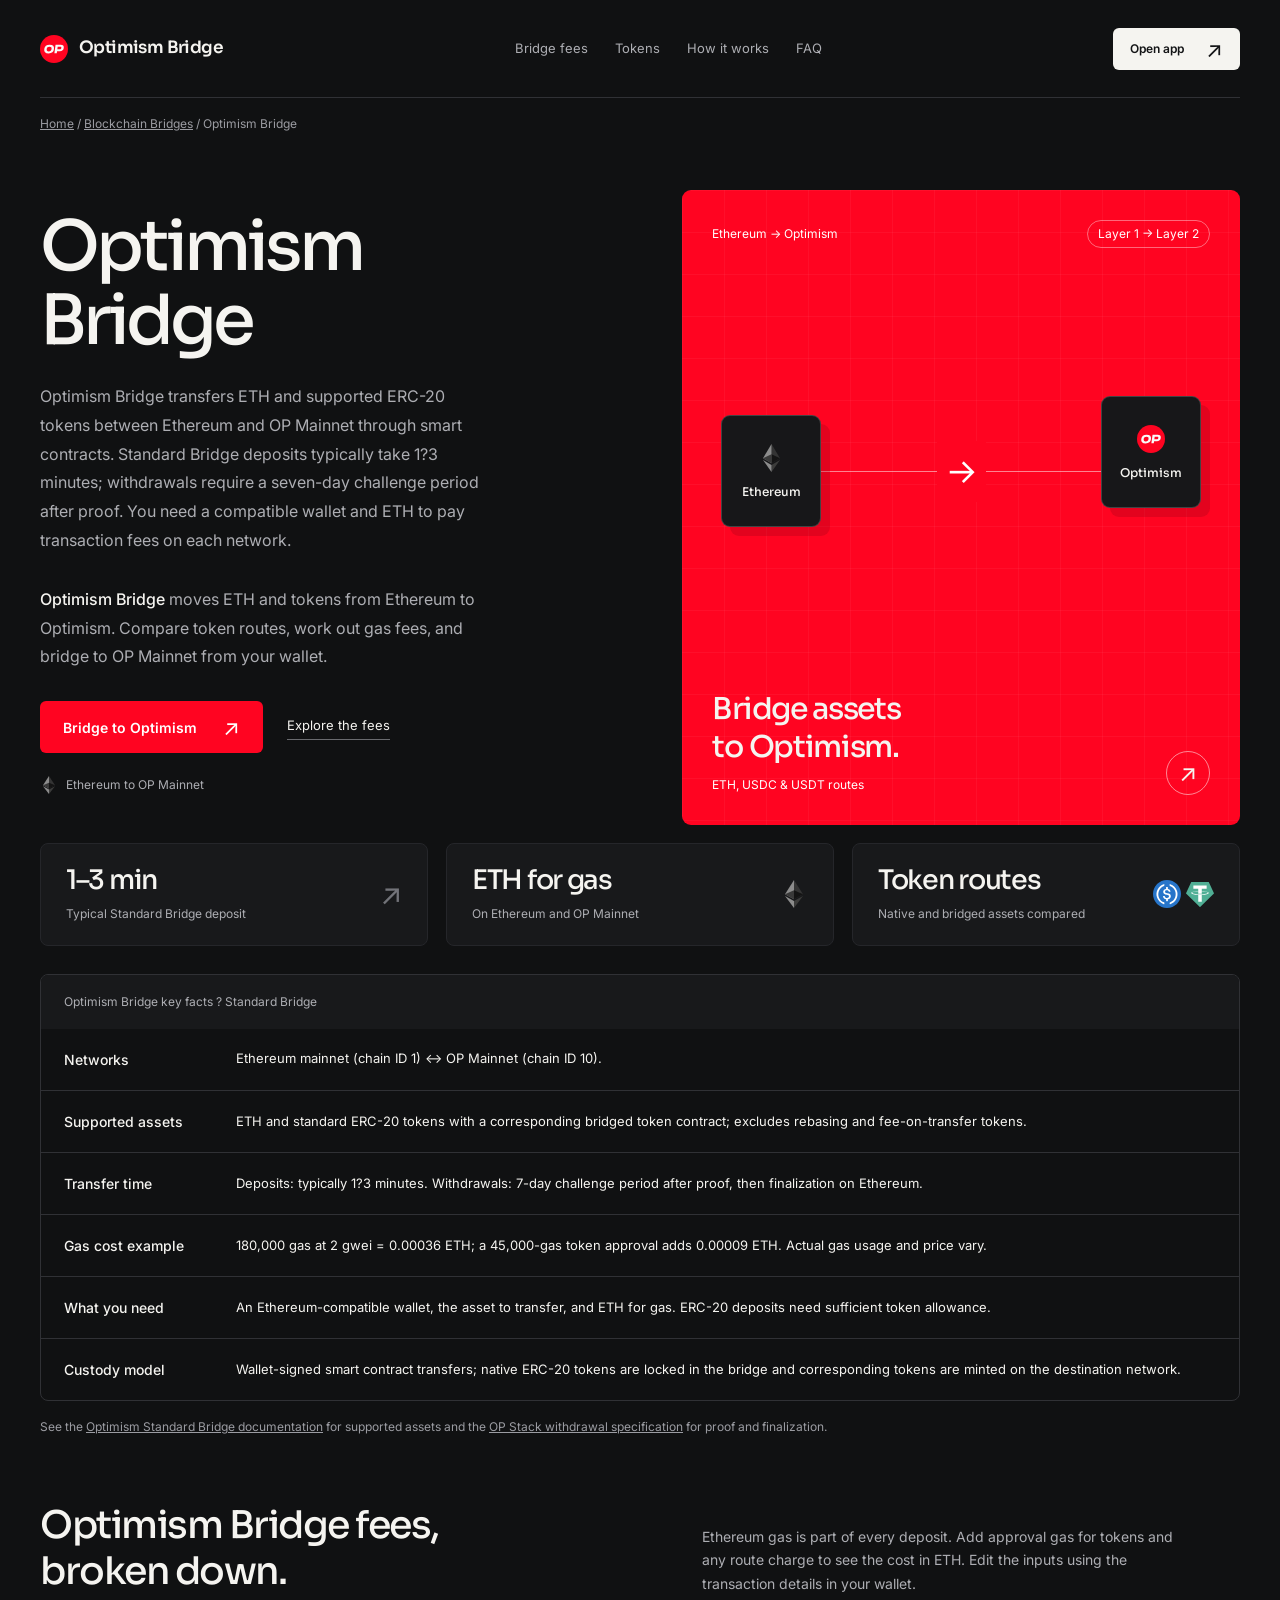
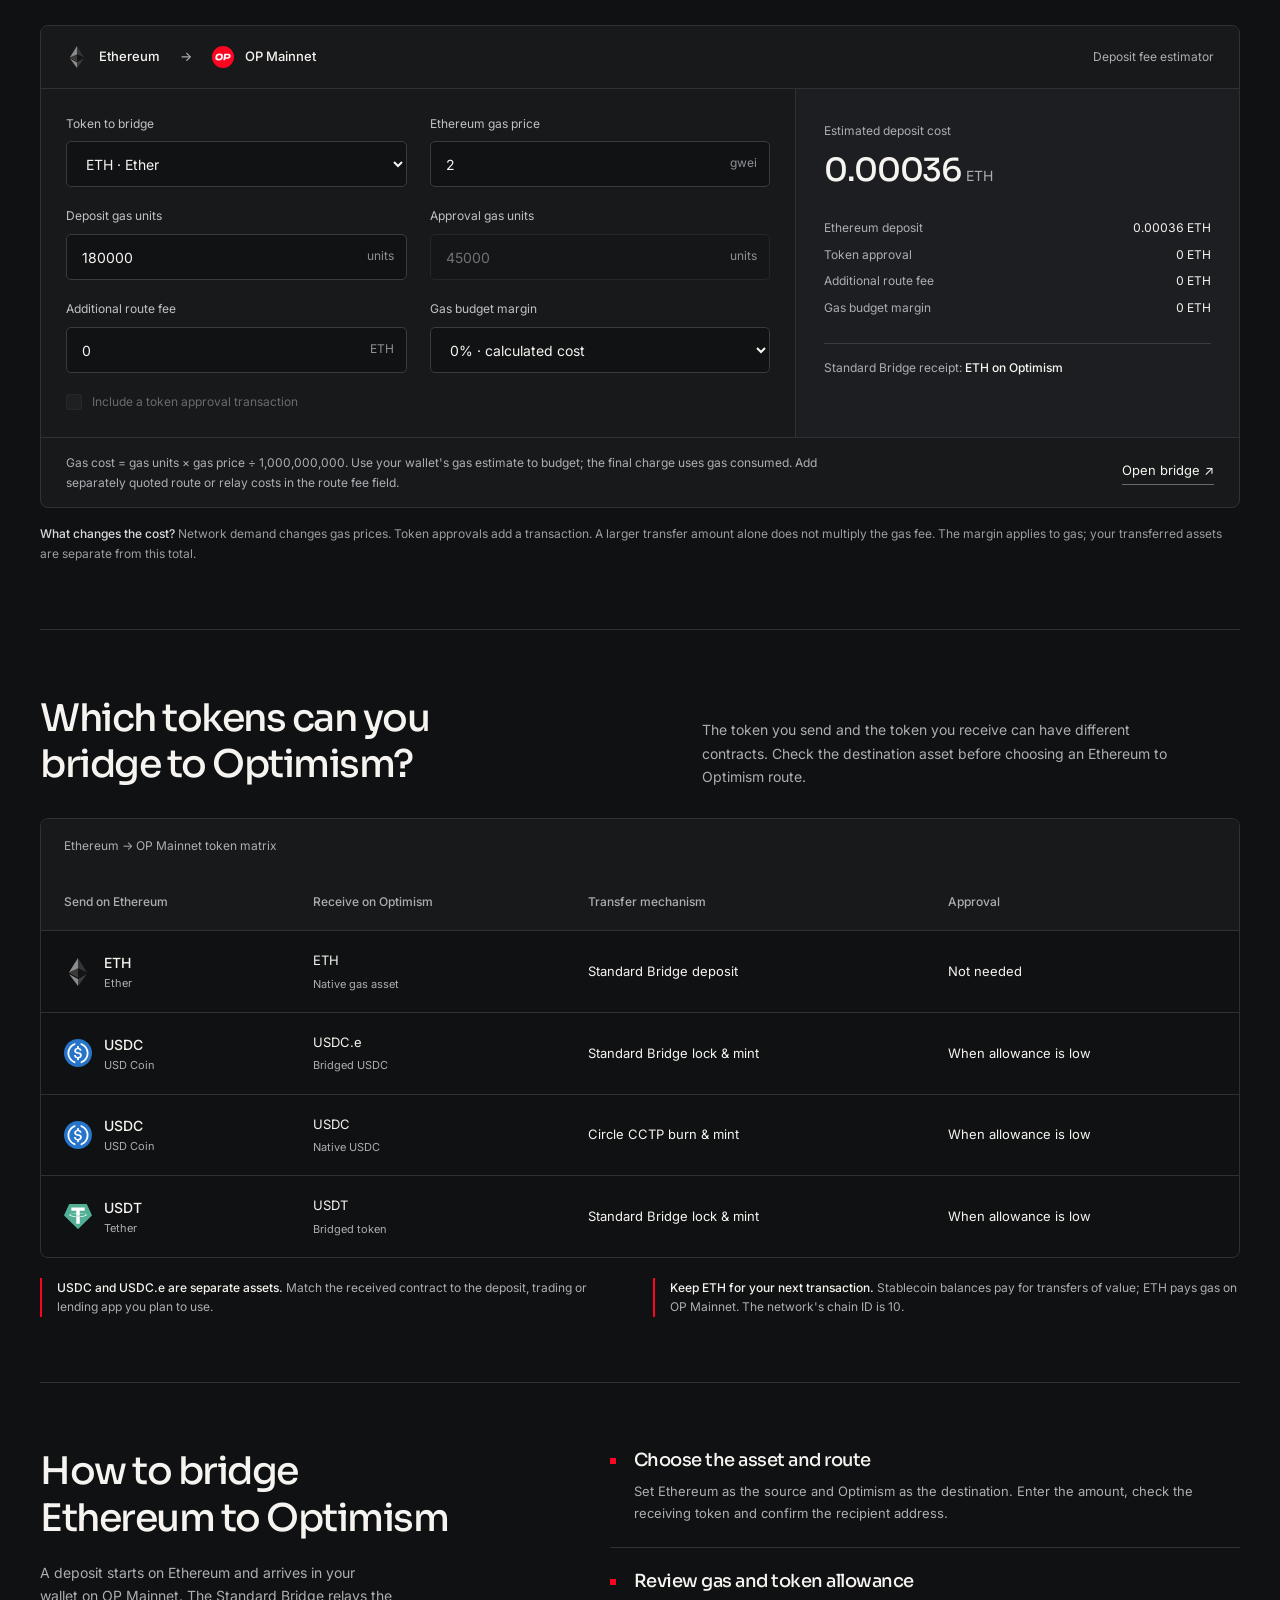
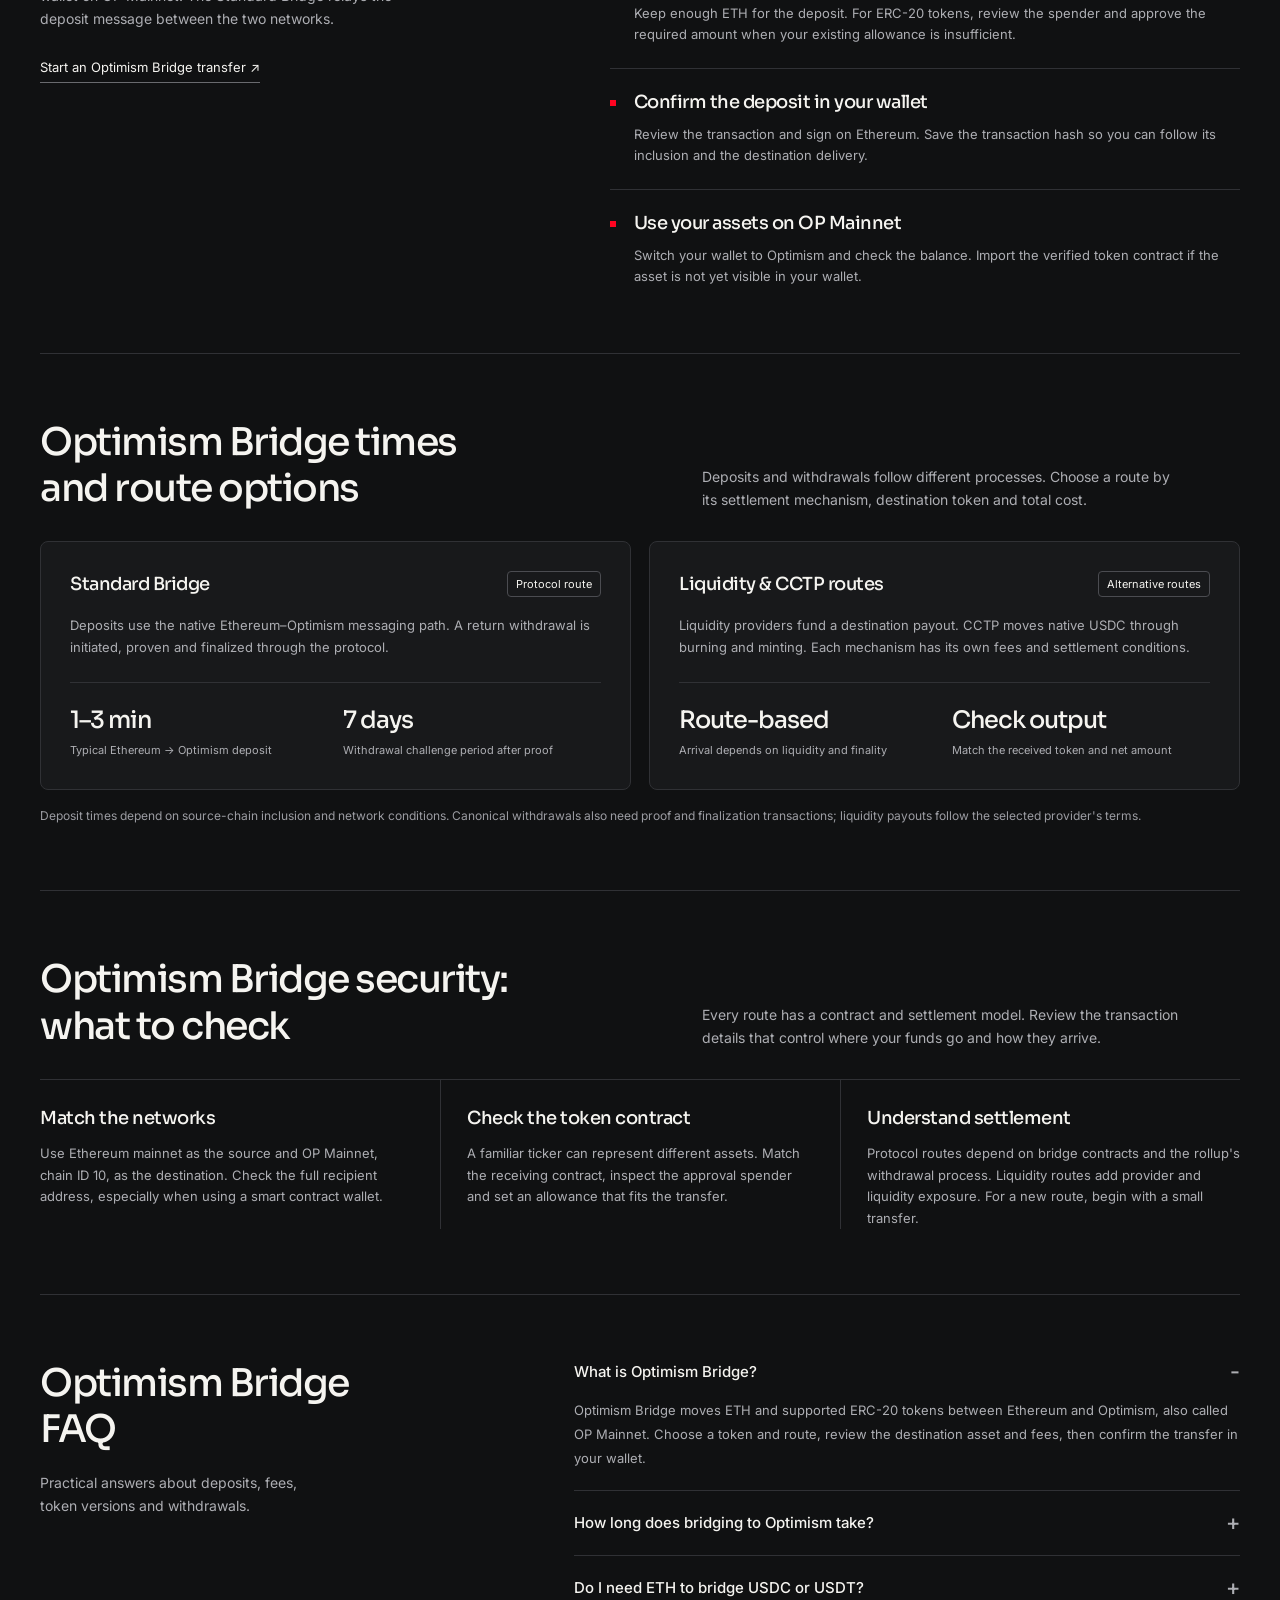
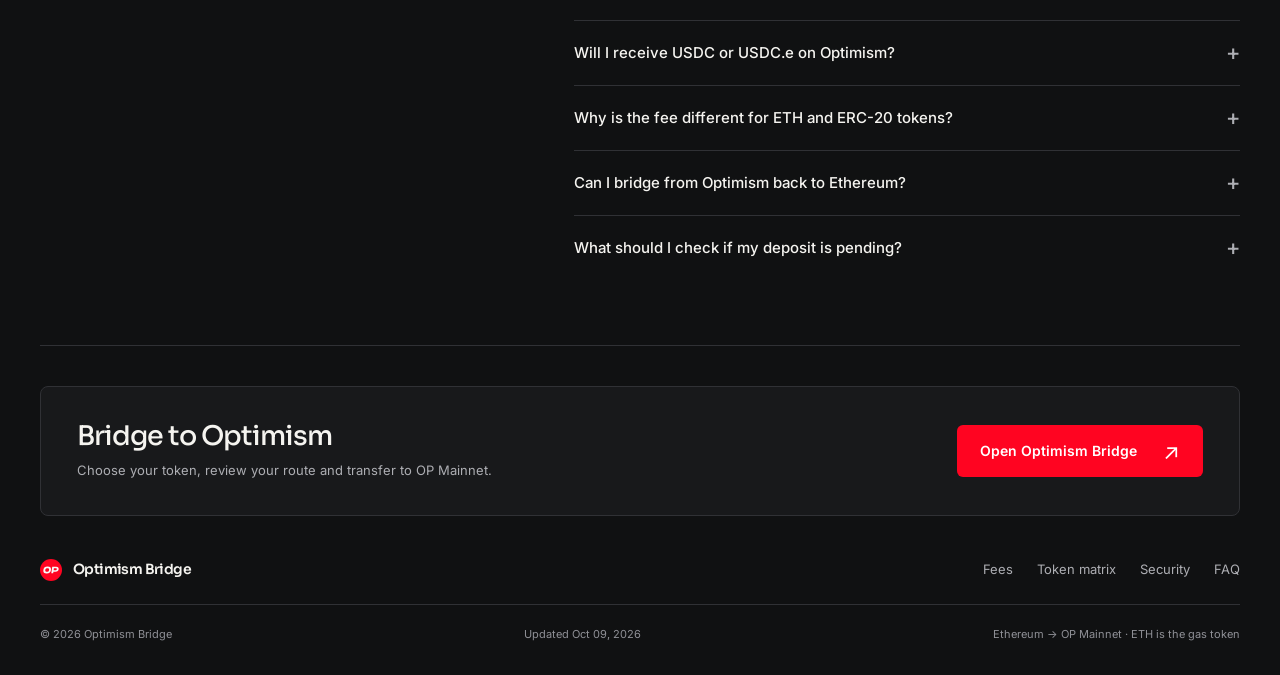
==== commit 56aa6ab1: "SEO: facts table, freshness, breadcrumb, nofollow sources" ====
--- a/index.html
+++ b/index.html
@@ -31,109 +31,126 @@
 <link rel="stylesheet" href="https://fonts.googleapis.com/css2?family=Inter:wght@400;500;600;700&amp;family=Sora:wght@400;500;600;700&amp;display=swap">
 <style>
 :root{color-scheme:dark;--bg:#101112;--surface:#18191b;--text:#f5f4f0;--mute:#adaeb3;--line:#303135;--accent:#FF0421;--display:Sora,Inter,sans-serif}
-*{box-sizing:border-box}html{scroll-behavior:smooth;scroll-padding-top:30px}body{margin:0;background:var(--bg);color:var(--text);font:15px/1.65 Inter,system-ui,sans-serif;-webkit-font-smoothing:antialiased}a{color:inherit}button,input,select{font:inherit}img{display:block;object-fit:contain}h1,h2,h3,p{margin:0}h1,h2,h3{font-family:var(--display);font-weight:500}h2{font-size:clamp(27px,3vw,38px);line-height:1.22;letter-spacing:-1.5px}h3{font-size:18px;line-height:1.4;letter-spacing:-.5px}p{color:var(--mute)}.c865a7b{width:min(1200px,calc(100% - 80px));margin-inline:auto}.c689690{position:absolute;left:20px;top:-80px;padding:12px 20px;background:var(--text);color:var(--bg);z-index:30}.c689690:focus{top:12px}.ce1169b .c865a7b{height:98px;display:flex;align-items:center;justify-content:space-between;border-bottom:1px solid var(--line);gap:30px}.c1f3151{display:flex;align-items:center;gap:11px;font:600 17px/1.3 var(--display);letter-spacing:-.6px;text-decoration:none}.ce1169b nav{display:flex;gap:27px}.ce1169b nav a,.c2fce17 a{text-decoration:none;color:var(--mute);font-size:13px}.ce1169b nav a:hover,.c2fce17 a:hover{color:var(--text)}.ceebf72{display:inline-flex;align-items:center;justify-content:center;gap:26px;min-height:52px;padding:13px 22px;border:1px solid transparent;background:var(--accent);color:white;border-radius:6px;text-decoration:none;font-weight:600;font-size:14px;transition:background .18s,transform .18s}.ceebf72:hover{background:#d9031c;transform:translateY(-2px)}.ceebf72.c63c925{min-height:42px;padding:9px 16px;background:var(--text);color:#131416;gap:22px;font-size:12px}.ceebf72.c63c925:hover{background:#deddd9}.c294b68{font-size:22px;line-height:1;font-weight:400}.c60608c{padding:56px 0 28px}.c3eaa0d{display:grid;grid-template-columns:1.12fr 1fr;gap:18px}.c41ece1{padding:20px 34px 30px 0;display:flex;flex-direction:column;align-items:flex-start;justify-content:center}.c60608c h1{font-size:clamp(46px,5.4vw,70px);line-height:1.08;letter-spacing:-4px;margin-bottom:23px}.c60608c h1 span{display:block}.c60608c .c271e64{font-size:16px;line-height:1.8;max-width:455px;margin-bottom:30px}.c60608c .c271e64 strong{font-weight:500;color:var(--text)}.c98c212{display:flex;align-items:center;gap:24px;flex-wrap:wrap}.c90e971{font-size:13px;text-decoration:none;border-bottom:1px solid #696a6e;padding-bottom:3px}.c90e971:hover{border-color:var(--text)}.c75d0d0{display:flex;align-items:center;gap:8px;font-size:12px;margin-top:22px;color:var(--mute)}.c75d0d0 img{width:18px;height:18px}.c9780d4{position:relative;min-height:428px;padding:30px;background:var(--accent);border-radius:9px;text-decoration:none;overflow:hidden;display:flex;flex-direction:column;isolation:isolate}.c9780d4::after{content:"";position:absolute;inset:0;background-image:linear-gradient(#ffffff0b 1px,transparent 1px),linear-gradient(90deg,#ffffff0b 1px,transparent 1px);background-size:42px 42px;z-index:-1}.c7030e9{display:flex;justify-content:space-between;align-items:center;font-size:12px;color:#fff}.c7030e9 .c429bcc{border:1px solid #ffffff66;padding:3px 10px;border-radius:20px}.c1c2c8b{position:relative;display:flex;justify-content:space-between;align-items:center;flex:1;margin:12px 9px 8px;min-height:210px}.c1c2c8b::before{content:"";position:absolute;height:1px;background:#ffffff80;left:52px;right:52px;top:50%}.c55225f{z-index:1;width:100px;height:112px;display:flex;flex-direction:column;align-items:center;justify-content:center;gap:12px;background:#171719;border:1px solid #ffffff30;border-radius:9px;box-shadow:9px 9px 0 #99001745;font:500 12px var(--display)}.c55225f img{width:28px;height:28px}.c55225f:last-child{transform:translateY(-19px)}.ced4c05{z-index:1;background:var(--accent);padding:9px;font:400 34px var(--display);color:#fff}.cba027e{display:flex;align-items:flex-end;justify-content:space-between;gap:12px}.cba027e strong{font:500 30px/1.25 var(--display);letter-spacing:-1.3px}.cba027e small{display:block;font-size:12px;margin-top:9px;color:#fff}.cd90964{display:grid;place-items:center;border:1px solid #ffffff85;border-radius:50%;width:44px;height:44px;font-size:24px;transition:background .18s,transform .18s;flex-shrink:0}.c9780d4:hover .cd90964{background:#ffffff24;transform:translate(2px,-2px)}.ca49199{display:grid;grid-template-columns:1fr 1fr 1fr;gap:18px;margin-top:18px}.c108a9a{background:var(--surface);border:1px solid #25262a;border-radius:8px;padding:22px 25px;display:flex;align-items:center;justify-content:space-between;gap:15px}.c108a9a strong{font:500 27px/1.1 var(--display);letter-spacing:-1.3px;white-space:nowrap}.c108a9a p{font-size:12px;line-height:1.5;margin-top:8px}.c108a9a .cc3e5df{display:flex;gap:5px}.c108a9a .cc3e5df img{width:28px;height:28px}.c2cf862{font-size:30px;color:#727379;font-family:var(--display)}.c56f516{padding:65px 0;border-bottom:1px solid var(--line)}.cbeda47{display:grid;grid-template-columns:1.1fr 1fr;gap:70px;align-items:end;margin-bottom:30px}.cbeda47 p{max-width:480px;font-size:14px}.cc93f69{border:1px solid var(--line);border-radius:8px;overflow:hidden;background:var(--surface)}.c548d7d{display:flex;justify-content:space-between;gap:20px;align-items:center;padding:20px 25px;border-bottom:1px solid var(--line)}.cc3347b{display:flex;align-items:center;gap:11px;font-size:13px;font-weight:500}.cc3347b img{width:22px;height:22px}.cc3347b .c6d72cc{color:var(--mute);margin:0 9px}.c548d7d>span{color:var(--mute);font-size:12px}.c5ed4cf{display:grid;grid-template-columns:1.7fr 1fr}.c6a4bf2{padding:25px;display:grid;grid-template-columns:1fr 1fr;gap:19px 23px}.c333a44{display:flex;flex-direction:column;gap:8px;min-width:0}.c333a44>span{font-size:12px;color:#c1c2c7}.c3f4d97{position:relative}.c3f4d97 small{position:absolute;right:13px;top:12px;color:#8f9096;font-size:12px;pointer-events:none}input[type=number],select{width:100%;height:46px;padding:10px 15px;border:1px solid #3a3b40;border-radius:5px;color:var(--text);background:#111214;min-width:0;font-size:14px}input[type=number]{padding-right:60px;appearance:textfield;-moz-appearance:textfield}input::-webkit-inner-spin-button{appearance:none}select{cursor:pointer}input:disabled{opacity:.4}.cc13ad8{grid-column:1/-1;display:flex;align-items:center;gap:10px;color:var(--mute);font-size:12px}.cc13ad8 input{accent-color:var(--accent);width:16px;height:16px;margin:0}.cc13ad8:has(input:disabled){opacity:.55}.c14e6fe{border-left:1px solid var(--line);padding:27px 28px;background:#1d1e21;display:flex;flex-direction:column;justify-content:center}.c3771fc{font-size:12px;color:var(--mute)}.ce1aedd{display:block;margin:11px 0 4px;font:500 clamp(23px,2.5vw,33px)/1.2 var(--display);letter-spacing:-1.4px;overflow-wrap:anywhere}.ce1aedd small{font:400 14px Inter;letter-spacing:0;color:var(--mute)}.c14e6fe dl{margin:17px 0 18px;font-size:12px}.c14e6fe dl div{display:flex;justify-content:space-between;gap:12px;margin:7px 0}.c14e6fe dt{color:var(--mute)}.c14e6fe dd{margin:0;white-space:nowrap;font-variant-numeric:tabular-nums}.c3b7e87{font-size:12px;padding-top:14px;border-top:1px solid #3a3b40;color:var(--mute)}.c3b7e87 b{color:var(--text);font-weight:500}.ce8f792{padding:15px 25px;border-top:1px solid var(--line);font-size:12px;display:flex;gap:20px;justify-content:space-between}.ce8f792 p{max-width:770px}.ce8f792 a{flex-shrink:0;align-self:center}.ccbb55b{color:#fff;font-size:12px;margin-top:7px;min-height:20px}.caf994a{font-size:12px;margin-top:16px;color:#9b9ca2}.caf994a strong{color:#d9dadd;font-weight:500}.c0ad411{overflow:auto;border:1px solid var(--line);border-radius:8px}table{width:100%;border-collapse:collapse;text-align:left;font-size:13px;min-width:770px}caption{text-align:left;padding:17px 23px;background:var(--surface);font-size:12px;color:var(--mute)}th,td{padding:19px 23px;border-bottom:1px solid var(--line);vertical-align:middle}thead{background:var(--surface)}th{font-weight:500;color:var(--mute);font-size:12px}tbody th{color:var(--text);font-size:14px}tbody tr:last-child>*{border-bottom:0}.cdbfac5{display:flex;align-items:center;gap:12px;white-space:nowrap}.cdbfac5 small{display:block;font-size:11px;color:var(--mute);font-weight:400}.cdcdb1c{color:var(--mute);display:block;font-size:11px;margin-top:3px}.c41b18d{display:grid;grid-template-columns:1fr 1fr;gap:25px;margin-top:20px}.c41b18d p{font-size:12px;border-left:2px solid var(--accent);padding-left:15px}.c41b18d strong{color:var(--text);font-weight:500}.c9994af{display:grid;grid-template-columns:1fr 1.3fr;gap:85px}.c9994af>div>p{margin-top:20px;font-size:14px;max-width:355px}.c9994af .c90e971{display:inline-block;margin-top:27px}.ca027e6{list-style:none;margin:0;padding:0}.ca027e6 li{position:relative;border-bottom:1px solid var(--line);padding:21px 0 23px 24px}.ca027e6 li:first-child{padding-top:0}.ca027e6 li:last-child{border-bottom:0;padding-bottom:0}.ca027e6 li::before{content:"";position:absolute;width:6px;height:6px;background:var(--accent);left:0;top:31px}.ca027e6 li:first-child::before{top:10px}.ca027e6 p{font-size:13px;margin-top:8px}.cf7d775{display:grid;grid-template-columns:1fr 1fr;gap:18px}.c015f7c{border:1px solid var(--line);border-radius:8px;padding:29px;background:var(--surface)}.cc001c0{display:flex;justify-content:space-between;align-items:center;gap:16px}.cc001c0 span{font-size:11px;border:1px solid #4b4c51;border-radius:4px;padding:3px 8px;white-space:nowrap}.c015f7c>p{font-size:13px;margin-top:18px}.c49c476{display:grid;grid-template-columns:1fr 1fr;border-top:1px solid var(--line);margin-top:24px;padding-top:22px;gap:15px}.c49c476 strong{font:500 24px/1.3 var(--display);letter-spacing:-1px}.c49c476 p{font-size:11px;margin-top:5px}.c216434{display:grid;grid-template-columns:repeat(3,1fr);gap:0;border-top:1px solid var(--line);margin-top:30px}.c4d1420{padding:26px 26px 0;border-left:1px solid var(--line)}.c4d1420:first-child{padding-left:0;border:0}.c4d1420:last-child{padding-right:0}.c4d1420 p{font-size:13px;margin-top:12px}.ce7e971{display:grid;grid-template-columns:1fr 1.45fr;gap:75px}.ce7e971>div>p{margin-top:18px;font-size:14px;max-width:290px}.cc312b3 details{border-bottom:1px solid var(--line);padding:20px 0}.cc312b3 details:first-child{padding-top:0}.cc312b3 details:last-child{border-bottom:0}.cc312b3 summary{cursor:pointer;font-size:15px;font-weight:500;list-style:none;display:flex;justify-content:space-between;gap:24px;line-height:1.6}.cc312b3 summary::-webkit-details-marker{display:none}.cc312b3 summary::after{content:"+";font-size:22px;color:var(--mute);line-height:1;flex-shrink:0}.cc312b3 details[open] summary::after{content:"-"}.cc312b3 p{font-size:13px;margin-top:14px;line-height:1.85}.cc3bb5e{margin:40px 0;background:var(--surface);padding:33px 36px;border:1px solid var(--line);border-radius:8px;display:flex;justify-content:space-between;align-items:center;gap:35px}.cc3bb5e h2{font-size:27px;letter-spacing:-1px}.cc3bb5e p{font-size:13px;margin-top:7px}.cc3bb5e .ceebf72{flex-shrink:0}.c2fce17{padding:3px 0 32px}.c2fce17 .c7b3c2f{display:flex;justify-content:space-between;align-items:center;gap:20px}.c2fce17 .c1f3151{font-size:14px;color:var(--text)}.c2fce17 .c1f3151 img{width:22px;height:22px}.c2fce17 nav{display:flex;gap:24px}.c8e0aa9{margin-top:23px;padding-top:20px;border-top:1px solid var(--line);display:flex;justify-content:space-between;gap:20px;font-size:11px;color:#8f9096}:focus-visible{outline:2px solid var(--text);outline-offset:5px}input:focus-visible,select:focus-visible{outline:2px solid var(--accent);outline-offset:2px}::selection{background:var(--accent);color:white}
-@media(min-width:1500px){.c60608c{padding-top:70px}.c9780d4{min-height:450px}}
-@media(max-width:1000px){.c865a7b{width:calc(100% - 48px)}.ce1169b nav{gap:17px}.c60608c h1{font-size:54px;letter-spacing:-3px}.c41ece1{padding-right:14px}.c9780d4{padding:25px}.cba027e strong{font-size:25px}.cbeda47{gap:30px}.c5ed4cf{grid-template-columns:1.4fr 1fr}.c6a4bf2{gap:18px 15px;padding:22px}.c14e6fe{padding:23px}.c108a9a{padding:20px}.c108a9a strong{font-size:24px}.c9994af,.ce7e971{gap:40px}.ce1aedd{font-size:27px}}
-@media(max-width:760px){.c865a7b{width:calc(100% - 36px)}.ce1169b .c865a7b{height:78px;gap:15px}.ce1169b nav{display:none}.c1f3151{font-size:15px;gap:8px}.c1f3151 img{width:25px;height:25px}.ceebf72.c63c925{gap:12px}.c60608c{padding-top:29px}.c3eaa0d{grid-template-columns:1fr}.c41ece1{padding:10px 0 16px}.c60608c h1{font-size:clamp(48px,9vw,65px);letter-spacing:-3px}.c60608c .c271e64{max-width:550px;font-size:15px;margin-bottom:23px}.c75d0d0{margin-top:18px}.c9780d4{min-height:335px;padding:25px}.c1c2c8b{min-height:164px;margin:8px 35px}.cba027e strong{font-size:29px}.ca49199{grid-template-columns:repeat(2,minmax(0,1fr));gap:10px;margin-top:10px}.c108a9a:last-child{grid-column:1/-1;align-items:center}.c108a9a:last-child .cc3e5df{display:flex}.c108a9a{padding:17px 13px;align-items:flex-start;min-height:94px}.c108a9a strong{font-size:21px;letter-spacing:-.8px}.c108a9a p{font-size:10px}.c108a9a .cc3e5df,.c2cf862{display:none}.c56f516{padding:45px 0}.cbeda47{grid-template-columns:1fr;gap:17px;margin-bottom:25px}.cbeda47 p{max-width:100%}h2{font-size:29px;letter-spacing:-1px}.c5ed4cf{grid-template-columns:1fr}.c14e6fe{border-left:0;border-top:1px solid var(--line);padding:24px}.ce1aedd{font-size:34px}.c548d7d{padding:18px}.c548d7d>span{display:none}.ce8f792{flex-direction:column;gap:12px;padding:18px}.ce8f792 a{align-self:flex-start}.c41b18d{grid-template-columns:1fr;gap:16px}.c9994af,.ce7e971{grid-template-columns:1fr;gap:30px}.c9994af>div>p{max-width:100%}.c9994af .c90e971{margin-top:18px}.cf7d775{grid-template-columns:1fr;gap:13px}.c015f7c{padding:23px}.c216434{grid-template-columns:1fr;margin-top:23px}.c4d1420,.c4d1420:first-child,.c4d1420:last-child{padding:22px 0;border-left:0;border-bottom:1px solid var(--line)}.c4d1420:last-child{border-bottom:0;padding-bottom:0}.ce7e971>div>p{max-width:100%}.cc3bb5e{margin:28px 0;padding:26px;align-items:flex-start;flex-direction:column;gap:22px}.cc3bb5e h2{font-size:26px}.c2fce17 .c7b3c2f{align-items:flex-start;flex-direction:column}.c2fce17 nav{gap:20px}.c8e0aa9{flex-direction:column;gap:5px}}
-@media(max-width:380px){.ce1169b .c1f3151{font-size:13px}.ce1169b .ceebf72.c63c925{padding:8px 11px}.c60608c h1{font-size:46px}.c98c212{gap:18px}.c1c2c8b{margin-inline:0}.c6a4bf2{grid-template-columns:1fr}.cc3347b{gap:7px;font-size:12px}.cc3347b .c6d72cc{margin:0 4px}.c108a9a strong{font-size:19px}.cc001c0{align-items:flex-start}.cc001c0 h3{font-size:17px}.c8e0aa9{font-size:10px}}
+*{box-sizing:border-box}html{scroll-behavior:smooth;scroll-padding-top:30px}body{margin:0;background:var(--bg);color:var(--text);font:15px/1.65 Inter,system-ui,sans-serif;-webkit-font-smoothing:antialiased}a{color:inherit}button,input,select{font:inherit}img{display:block;object-fit:contain}h1,h2,h3,p{margin:0}h1,h2,h3{font-family:var(--display);font-weight:500}h2{font-size:clamp(27px,3vw,38px);line-height:1.22;letter-spacing:-1.5px}h3{font-size:18px;line-height:1.4;letter-spacing:-.5px}p{color:var(--mute)}.c6c1313{width:min(1200px,calc(100% - 80px));margin-inline:auto}.cd47032{position:absolute;left:20px;top:-80px;padding:12px 20px;background:var(--text);color:var(--bg);z-index:30}.cd47032:focus{top:12px}.c6ac498 .c6c1313{height:98px;display:flex;align-items:center;justify-content:space-between;border-bottom:1px solid var(--line);gap:30px}.c59e35c{display:flex;align-items:center;gap:11px;font:600 17px/1.3 var(--display);letter-spacing:-.6px;text-decoration:none}.c6ac498 nav{display:flex;gap:27px}.c6ac498 nav a,.c4a767a a{text-decoration:none;color:var(--mute);font-size:13px}.c6ac498 nav a:hover,.c4a767a a:hover{color:var(--text)}.c99b779{display:inline-flex;align-items:center;justify-content:center;gap:26px;min-height:52px;padding:13px 22px;border:1px solid transparent;background:var(--accent);color:white;border-radius:6px;text-decoration:none;font-weight:600;font-size:14px;transition:background .18s,transform .18s}.c99b779:hover{background:#d9031c;transform:translateY(-2px)}.c99b779.cf8bd44{min-height:42px;padding:9px 16px;background:var(--text);color:#131416;gap:22px;font-size:12px}.c99b779.cf8bd44:hover{background:#deddd9}.c4508bc{font-size:22px;line-height:1;font-weight:400}.c2afae5{padding:56px 0 28px}.cfcc1be{display:grid;grid-template-columns:1.12fr 1fr;gap:18px}.c28b58f{padding:20px 34px 30px 0;display:flex;flex-direction:column;align-items:flex-start;justify-content:center}.c2afae5 h1{font-size:clamp(46px,5.4vw,70px);line-height:1.08;letter-spacing:-4px;margin-bottom:23px}.c2afae5 h1 span{display:block}.c2afae5 .c53d0ad{font-size:16px;line-height:1.8;max-width:455px;margin-bottom:30px}.c2afae5 .c53d0ad strong{font-weight:500;color:var(--text)}.cef30c2{display:flex;align-items:center;gap:24px;flex-wrap:wrap}.c364c69{font-size:13px;text-decoration:none;border-bottom:1px solid #696a6e;padding-bottom:3px}.c364c69:hover{border-color:var(--text)}.c306f86{display:flex;align-items:center;gap:8px;font-size:12px;margin-top:22px;color:var(--mute)}.c306f86 img{width:18px;height:18px}.ca84a6b{position:relative;min-height:428px;padding:30px;background:var(--accent);border-radius:9px;text-decoration:none;overflow:hidden;display:flex;flex-direction:column;isolation:isolate}.ca84a6b::after{content:"";position:absolute;inset:0;background-image:linear-gradient(#ffffff0b 1px,transparent 1px),linear-gradient(90deg,#ffffff0b 1px,transparent 1px);background-size:42px 42px;z-index:-1}.c3c75ed{display:flex;justify-content:space-between;align-items:center;font-size:12px;color:#fff}.c3c75ed .cc25b24{border:1px solid #ffffff66;padding:3px 10px;border-radius:20px}.c31708d{position:relative;display:flex;justify-content:space-between;align-items:center;flex:1;margin:12px 9px 8px;min-height:210px}.c31708d::before{content:"";position:absolute;height:1px;background:#ffffff80;left:52px;right:52px;top:50%}.cb8f992{z-index:1;width:100px;height:112px;display:flex;flex-direction:column;align-items:center;justify-content:center;gap:12px;background:#171719;border:1px solid #ffffff30;border-radius:9px;box-shadow:9px 9px 0 #99001745;font:500 12px var(--display)}.cb8f992 img{width:28px;height:28px}.cb8f992:last-child{transform:translateY(-19px)}.c5af048{z-index:1;background:var(--accent);padding:9px;font:400 34px var(--display);color:#fff}.c49dbb8{display:flex;align-items:flex-end;justify-content:space-between;gap:12px}.c49dbb8 strong{font:500 30px/1.25 var(--display);letter-spacing:-1.3px}.c49dbb8 small{display:block;font-size:12px;margin-top:9px;color:#fff}.c9d2e01{display:grid;place-items:center;border:1px solid #ffffff85;border-radius:50%;width:44px;height:44px;font-size:24px;transition:background .18s,transform .18s;flex-shrink:0}.ca84a6b:hover .c9d2e01{background:#ffffff24;transform:translate(2px,-2px)}.cbc3f77{display:grid;grid-template-columns:1fr 1fr 1fr;gap:18px;margin-top:18px}.ca78408{background:var(--surface);border:1px solid #25262a;border-radius:8px;padding:22px 25px;display:flex;align-items:center;justify-content:space-between;gap:15px}.ca78408 strong{font:500 27px/1.1 var(--display);letter-spacing:-1.3px;white-space:nowrap}.ca78408 p{font-size:12px;line-height:1.5;margin-top:8px}.ca78408 .c39f25e{display:flex;gap:5px}.ca78408 .c39f25e img{width:28px;height:28px}.cc6c637{font-size:30px;color:#727379;font-family:var(--display)}.cdc1f6c{padding:65px 0;border-bottom:1px solid var(--line)}.c3234a7{display:grid;grid-template-columns:1.1fr 1fr;gap:70px;align-items:end;margin-bottom:30px}.c3234a7 p{max-width:480px;font-size:14px}.c958925{border:1px solid var(--line);border-radius:8px;overflow:hidden;background:var(--surface)}.cd4e0de{display:flex;justify-content:space-between;gap:20px;align-items:center;padding:20px 25px;border-bottom:1px solid var(--line)}.cd3f23c{display:flex;align-items:center;gap:11px;font-size:13px;font-weight:500}.cd3f23c img{width:22px;height:22px}.cd3f23c .c65e71a{color:var(--mute);margin:0 9px}.cd4e0de>span{color:var(--mute);font-size:12px}.c6bde7e{display:grid;grid-template-columns:1.7fr 1fr}.c7f4a23{padding:25px;display:grid;grid-template-columns:1fr 1fr;gap:19px 23px}.c39ac0e{display:flex;flex-direction:column;gap:8px;min-width:0}.c39ac0e>span{font-size:12px;color:#c1c2c7}.c304be4{position:relative}.c304be4 small{position:absolute;right:13px;top:12px;color:#8f9096;font-size:12px;pointer-events:none}input[type=number],select{width:100%;height:46px;padding:10px 15px;border:1px solid #3a3b40;border-radius:5px;color:var(--text);background:#111214;min-width:0;font-size:14px}input[type=number]{padding-right:60px;appearance:textfield;-moz-appearance:textfield}input::-webkit-inner-spin-button{appearance:none}select{cursor:pointer}input:disabled{opacity:.4}.c06c833{grid-column:1/-1;display:flex;align-items:center;gap:10px;color:var(--mute);font-size:12px}.c06c833 input{accent-color:var(--accent);width:16px;height:16px;margin:0}.c06c833:has(input:disabled){opacity:.55}.c7952f2{border-left:1px solid var(--line);padding:27px 28px;background:#1d1e21;display:flex;flex-direction:column;justify-content:center}.cca131d{font-size:12px;color:var(--mute)}.c22eab3{display:block;margin:11px 0 4px;font:500 clamp(23px,2.5vw,33px)/1.2 var(--display);letter-spacing:-1.4px;overflow-wrap:anywhere}.c22eab3 small{font:400 14px Inter;letter-spacing:0;color:var(--mute)}.c7952f2 dl{margin:17px 0 18px;font-size:12px}.c7952f2 dl div{display:flex;justify-content:space-between;gap:12px;margin:7px 0}.c7952f2 dt{color:var(--mute)}.c7952f2 dd{margin:0;white-space:nowrap;font-variant-numeric:tabular-nums}.c34b58c{font-size:12px;padding-top:14px;border-top:1px solid #3a3b40;color:var(--mute)}.c34b58c b{color:var(--text);font-weight:500}.cfb433b{padding:15px 25px;border-top:1px solid var(--line);font-size:12px;display:flex;gap:20px;justify-content:space-between}.cfb433b p{max-width:770px}.cfb433b a{flex-shrink:0;align-self:center}.ca188cd{color:#fff;font-size:12px;margin-top:7px;min-height:20px}.c4f3207{font-size:12px;margin-top:16px;color:#9b9ca2}.c4f3207 strong{color:#d9dadd;font-weight:500}.c05d77f{overflow:auto;border:1px solid var(--line);border-radius:8px}table{width:100%;border-collapse:collapse;text-align:left;font-size:13px;min-width:770px}caption{text-align:left;padding:17px 23px;background:var(--surface);font-size:12px;color:var(--mute)}th,td{padding:19px 23px;border-bottom:1px solid var(--line);vertical-align:middle}thead{background:var(--surface)}th{font-weight:500;color:var(--mute);font-size:12px}tbody th{color:var(--text);font-size:14px}tbody tr:last-child>*{border-bottom:0}.c49b329{display:flex;align-items:center;gap:12px;white-space:nowrap}.c49b329 small{display:block;font-size:11px;color:var(--mute);font-weight:400}.c1af7b0{color:var(--mute);display:block;font-size:11px;margin-top:3px}.c5f5ae7{display:grid;grid-template-columns:1fr 1fr;gap:25px;margin-top:20px}.c5f5ae7 p{font-size:12px;border-left:2px solid var(--accent);padding-left:15px}.c5f5ae7 strong{color:var(--text);font-weight:500}.c8413fa{display:grid;grid-template-columns:1fr 1.3fr;gap:85px}.c8413fa>div>p{margin-top:20px;font-size:14px;max-width:355px}.c8413fa .c364c69{display:inline-block;margin-top:27px}.cc4def1{list-style:none;margin:0;padding:0}.cc4def1 li{position:relative;border-bottom:1px solid var(--line);padding:21px 0 23px 24px}.cc4def1 li:first-child{padding-top:0}.cc4def1 li:last-child{border-bottom:0;padding-bottom:0}.cc4def1 li::before{content:"";position:absolute;width:6px;height:6px;background:var(--accent);left:0;top:31px}.cc4def1 li:first-child::before{top:10px}.cc4def1 p{font-size:13px;margin-top:8px}.cf4d0a1{display:grid;grid-template-columns:1fr 1fr;gap:18px}.c7b71ad{border:1px solid var(--line);border-radius:8px;padding:29px;background:var(--surface)}.cc956d6{display:flex;justify-content:space-between;align-items:center;gap:16px}.cc956d6 span{font-size:11px;border:1px solid #4b4c51;border-radius:4px;padding:3px 8px;white-space:nowrap}.c7b71ad>p{font-size:13px;margin-top:18px}.c2fa713{display:grid;grid-template-columns:1fr 1fr;border-top:1px solid var(--line);margin-top:24px;padding-top:22px;gap:15px}.c2fa713 strong{font:500 24px/1.3 var(--display);letter-spacing:-1px}.c2fa713 p{font-size:11px;margin-top:5px}.c616cc8{display:grid;grid-template-columns:repeat(3,1fr);gap:0;border-top:1px solid var(--line);margin-top:30px}.c212146{padding:26px 26px 0;border-left:1px solid var(--line)}.c212146:first-child{padding-left:0;border:0}.c212146:last-child{padding-right:0}.c212146 p{font-size:13px;margin-top:12px}.c918589{display:grid;grid-template-columns:1fr 1.45fr;gap:75px}.c918589>div>p{margin-top:18px;font-size:14px;max-width:290px}.c14ac45 details{border-bottom:1px solid var(--line);padding:20px 0}.c14ac45 details:first-child{padding-top:0}.c14ac45 details:last-child{border-bottom:0}.c14ac45 summary{cursor:pointer;font-size:15px;font-weight:500;list-style:none;display:flex;justify-content:space-between;gap:24px;line-height:1.6}.c14ac45 summary::-webkit-details-marker{display:none}.c14ac45 summary::after{content:"+";font-size:22px;color:var(--mute);line-height:1;flex-shrink:0}.c14ac45 details[open] summary::after{content:"-"}.c14ac45 p{font-size:13px;margin-top:14px;line-height:1.85}.cdbe6b7{margin:40px 0;background:var(--surface);padding:33px 36px;border:1px solid var(--line);border-radius:8px;display:flex;justify-content:space-between;align-items:center;gap:35px}.cdbe6b7 h2{font-size:27px;letter-spacing:-1px}.cdbe6b7 p{font-size:13px;margin-top:7px}.cdbe6b7 .c99b779{flex-shrink:0}.c4a767a{padding:3px 0 32px}.c4a767a .ce83ae6{display:flex;justify-content:space-between;align-items:center;gap:20px}.c4a767a .c59e35c{font-size:14px;color:var(--text)}.c4a767a .c59e35c img{width:22px;height:22px}.c4a767a nav{display:flex;gap:24px}.ce0d941{margin-top:23px;padding-top:20px;border-top:1px solid var(--line);display:flex;justify-content:space-between;gap:20px;font-size:11px;color:#8f9096}:focus-visible{outline:2px solid var(--text);outline-offset:5px}input:focus-visible,select:focus-visible{outline:2px solid var(--accent);outline-offset:2px}::selection{background:var(--accent);color:white}
+@media(min-width:1500px){.c2afae5{padding-top:70px}.ca84a6b{min-height:450px}}
+@media(max-width:1000px){.c6c1313{width:calc(100% - 48px)}.c6ac498 nav{gap:17px}.c2afae5 h1{font-size:54px;letter-spacing:-3px}.c28b58f{padding-right:14px}.ca84a6b{padding:25px}.c49dbb8 strong{font-size:25px}.c3234a7{gap:30px}.c6bde7e{grid-template-columns:1.4fr 1fr}.c7f4a23{gap:18px 15px;padding:22px}.c7952f2{padding:23px}.ca78408{padding:20px}.ca78408 strong{font-size:24px}.c8413fa,.c918589{gap:40px}.c22eab3{font-size:27px}}
+@media(max-width:760px){.c6c1313{width:calc(100% - 36px)}.c6ac498 .c6c1313{height:78px;gap:15px}.c6ac498 nav{display:none}.c59e35c{font-size:15px;gap:8px}.c59e35c img{width:25px;height:25px}.c99b779.cf8bd44{gap:12px}.c2afae5{padding-top:29px}.cfcc1be{grid-template-columns:1fr}.c28b58f{padding:10px 0 16px}.c2afae5 h1{font-size:clamp(48px,9vw,65px);letter-spacing:-3px}.c2afae5 .c53d0ad{max-width:550px;font-size:15px;margin-bottom:23px}.c306f86{margin-top:18px}.ca84a6b{min-height:335px;padding:25px}.c31708d{min-height:164px;margin:8px 35px}.c49dbb8 strong{font-size:29px}.cbc3f77{grid-template-columns:repeat(2,minmax(0,1fr));gap:10px;margin-top:10px}.ca78408:last-child{grid-column:1/-1;align-items:center}.ca78408:last-child .c39f25e{display:flex}.ca78408{padding:17px 13px;align-items:flex-start;min-height:94px}.ca78408 strong{font-size:21px;letter-spacing:-.8px}.ca78408 p{font-size:10px}.ca78408 .c39f25e,.cc6c637{display:none}.cdc1f6c{padding:45px 0}.c3234a7{grid-template-columns:1fr;gap:17px;margin-bottom:25px}.c3234a7 p{max-width:100%}h2{font-size:29px;letter-spacing:-1px}.c6bde7e{grid-template-columns:1fr}.c7952f2{border-left:0;border-top:1px solid var(--line);padding:24px}.c22eab3{font-size:34px}.cd4e0de{padding:18px}.cd4e0de>span{display:none}.cfb433b{flex-direction:column;gap:12px;padding:18px}.cfb433b a{align-self:flex-start}.c5f5ae7{grid-template-columns:1fr;gap:16px}.c8413fa,.c918589{grid-template-columns:1fr;gap:30px}.c8413fa>div>p{max-width:100%}.c8413fa .c364c69{margin-top:18px}.cf4d0a1{grid-template-columns:1fr;gap:13px}.c7b71ad{padding:23px}.c616cc8{grid-template-columns:1fr;margin-top:23px}.c212146,.c212146:first-child,.c212146:last-child{padding:22px 0;border-left:0;border-bottom:1px solid var(--line)}.c212146:last-child{border-bottom:0;padding-bottom:0}.c918589>div>p{max-width:100%}.cdbe6b7{margin:28px 0;padding:26px;align-items:flex-start;flex-direction:column;gap:22px}.cdbe6b7 h2{font-size:26px}.c4a767a .ce83ae6{align-items:flex-start;flex-direction:column}.c4a767a nav{gap:20px}.ce0d941{flex-direction:column;gap:5px}}
+@media(max-width:380px){.c6ac498 .c59e35c{font-size:13px}.c6ac498 .c99b779.cf8bd44{padding:8px 11px}.c2afae5 h1{font-size:46px}.cef30c2{gap:18px}.c31708d{margin-inline:0}.c7f4a23{grid-template-columns:1fr}.cd3f23c{gap:7px;font-size:12px}.cd3f23c .c65e71a{margin:0 4px}.ca78408 strong{font-size:19px}.cc956d6{align-items:flex-start}.cc956d6 h3{font-size:17px}.ce0d941{font-size:10px}}
 @media(prefers-reduced-motion:reduce){html{scroll-behavior:auto}*,*::before,*::after{transition:none!important}}
 </style>
-<script type="application/ld+json">{"@context": "https://schema.org", "@graph": [{"@type": "WebSite", "@id": "https://bridge-optimism.github.io/#website", "url": "https://bridge-optimism.github.io/", "name": "Website", "inLanguage": "en"}, {"@type": "WebPage", "@id": "https://bridge-optimism.github.io/#webpage", "url": "https://bridge-optimism.github.io/", "name": "Optimism Bridge | Bridge ETH & Compare Token Routes", "description": "Optimism Bridge moves ETH and tokens from Ethereum to OP Mainnet. Estimate gas fees, compare USDC and USDT routes, and check deposit and withdrawal times.", "isPartOf": {"@id": "https://bridge-optimism.github.io/#website"}, "about": {"@id": "https://bridge-optimism.github.io/#application"}, "breadcrumb": {"@id": "https://bridge-optimism.github.io/#breadcrumb"}, "hasPart": {"@id": "https://bridge-optimism.github.io/#faq"}, "primaryImageOfPage": {"@type": "ImageObject", "url": "https://bridge-optimism.github.io/og.png", "width": 1200, "height": 630}, "dateModified": "2026-10-09", "inLanguage": "en"}, {"@type": "SoftwareApplication", "@id": "https://bridge-optimism.github.io/#application", "name": "Bridge Fee Calculator", "url": "https://bridge-optimism.github.io/#fees", "applicationCategory": "FinanceApplication", "operatingSystem": "Web", "isAccessibleForFree": true, "description": "Calculate Ethereum deposit gas, token approval gas and additional route fees in ETH using editable transaction parameters.", "featureList": ["Editable gas fee calculation", "ETH and ERC-20 approval comparison", "Ethereum to Optimism token matrix"]}, {"@type": "BreadcrumbList", "@id": "https://bridge-optimism.github.io/#breadcrumb", "itemListElement": [{"@type": "ListItem", "position": 1, "name": "Optimism Bridge", "item": "https://bridge-optimism.github.io/"}]}, {"@type": "FAQPage", "@id": "https://bridge-optimism.github.io/#faq", "isPartOf": {"@id": "https://bridge-optimism.github.io/#webpage"}, "mainEntity": [{"@type": "Question", "name": "What is Optimism Bridge?", "acceptedAnswer": {"@type": "Answer", "text": "Optimism Bridge moves ETH and supported ERC-20 tokens between Ethereum and Optimism, also called OP Mainnet. Choose a token and route, review the destination asset and fees, then confirm the transfer in your wallet."}}, {"@type": "Question", "name": "How long does bridging to Optimism take?", "acceptedAnswer": {"@type": "Answer", "text": "Standard Bridge deposits from Ethereum to Optimism usually take 1-3 minutes. Ethereum congestion and transaction inclusion affect arrival time. A canonical withdrawal back to Ethereum includes a seven-day challenge period after the withdrawal is proven, followed by finalization."}}, {"@type": "Question", "name": "Do I need ETH to bridge USDC or USDT?", "acceptedAnswer": {"@type": "Answer", "text": "Yes. Keep ETH on Ethereum to pay for the token approval and deposit transaction. Keep ETH on Optimism for transactions after arrival. OP is the governance token; ETH pays transaction fees on OP Mainnet."}}, {"@type": "Question", "name": "Will I receive USDC or USDC.e on Optimism?", "acceptedAnswer": {"@type": "Answer", "text": "The destination token depends on the route. A Standard Bridge transfer of Ethereum USDC delivers bridged USDC.e. A Circle CCTP route burns native USDC on Ethereum and mints native USDC on Optimism. Match the destination token contract to the app where you intend to use it."}}, {"@type": "Question", "name": "Why is the fee different for ETH and ERC-20 tokens?", "acceptedAnswer": {"@type": "Answer", "text": "An ETH deposit has no token-allowance transaction. An ERC-20 deposit may need a separate approval when the existing allowance is too low. Each transaction consumes gas, and the final charge uses gas consumed multiplied by its effective gas price. Route fees can add to the total."}}, {"@type": "Question", "name": "Can I bridge from Optimism back to Ethereum?", "acceptedAnswer": {"@type": "Answer", "text": "Yes. A canonical withdrawal involves initiating the withdrawal on Optimism, proving it on Ethereum, waiting for the seven-day challenge period, and finalizing it on Ethereum. Liquidity routes can provide an earlier payout, with fees and availability determined by the route."}}, {"@type": "Question", "name": "What should I check if my deposit is pending?", "acceptedAnswer": {"@type": "Answer", "text": "Check the Ethereum transaction receipt first. A pending source transaction needs inclusion before the deposit can progress. After confirmation, check the recipient address, switch your wallet to OP Mainnet, and verify the destination token contract. Use the original transaction hash to track the transfer before sending again."}}]}]}</script>
+<script type="application/ld+json">{"@context": "https://schema.org", "@graph": [{"@type": "WebSite", "@id": "https://bridge-optimism.github.io/#website", "url": "https://bridge-optimism.github.io/", "name": "Website", "inLanguage": "en"}, {"@type": "WebPage", "@id": "https://bridge-optimism.github.io/#webpage", "url": "https://bridge-optimism.github.io/", "name": "Optimism Bridge | Bridge ETH & Compare Token Routes", "description": "Optimism Bridge moves ETH and tokens from Ethereum to OP Mainnet. Estimate gas fees, compare USDC and USDT routes, and check deposit and withdrawal times.", "isPartOf": {"@id": "https://bridge-optimism.github.io/#website"}, "about": {"@id": "https://bridge-optimism.github.io/#application"}, "breadcrumb": {"@id": "https://bridge-optimism.github.io/#breadcrumb"}, "hasPart": {"@id": "https://bridge-optimism.github.io/#faq"}, "primaryImageOfPage": {"@type": "ImageObject", "url": "https://bridge-optimism.github.io/og.png", "width": 1200, "height": 630}, "datePublished": "2026-10-09", "dateModified": "2026-10-09", "inLanguage": "en"}, {"@type": "SoftwareApplication", "@id": "https://bridge-optimism.github.io/#application", "name": "Bridge Fee Calculator", "url": "https://bridge-optimism.github.io/#fees", "applicationCategory": "FinanceApplication", "operatingSystem": "Web", "isAccessibleForFree": true, "description": "Calculate Ethereum deposit gas, token approval gas and additional route fees in ETH using editable transaction parameters.", "featureList": ["Editable gas fee calculation", "ETH and ERC-20 approval comparison", "Ethereum to Optimism token matrix"]}, {"@type": "BreadcrumbList", "@id": "https://bridge-optimism.github.io/#breadcrumb", "itemListElement": [{"@type": "ListItem", "position": 1, "name": "Home", "item": "https://bridge-optimism.github.io/"}, {"@type": "ListItem", "position": 2, "name": "Blockchain Bridges", "item": "https://bridge-optimism.github.io/dashboard/"}, {"@type": "ListItem", "position": 3, "name": "Optimism Bridge"}]}, {"@type": "FAQPage", "@id": "https://bridge-optimism.github.io/#faq", "isPartOf": {"@id": "https://bridge-optimism.github.io/#webpage"}, "mainEntity": [{"@type": "Question", "name": "What is Optimism Bridge?", "acceptedAnswer": {"@type": "Answer", "text": "Optimism Bridge moves ETH and supported ERC-20 tokens between Ethereum and Optimism, also called OP Mainnet. Choose a token and route, review the destination asset and fees, then confirm the transfer in your wallet."}}, {"@type": "Question", "name": "How long does bridging to Optimism take?", "acceptedAnswer": {"@type": "Answer", "text": "Standard Bridge deposits from Ethereum to Optimism usually take 1-3 minutes. Ethereum congestion and transaction inclusion affect arrival time. A canonical withdrawal back to Ethereum includes a seven-day challenge period after the withdrawal is proven, followed by finalization."}}, {"@type": "Question", "name": "Do I need ETH to bridge USDC or USDT?", "acceptedAnswer": {"@type": "Answer", "text": "Yes. Keep ETH on Ethereum to pay for the token approval and deposit transaction. Keep ETH on Optimism for transactions after arrival. OP is the governance token; ETH pays transaction fees on OP Mainnet."}}, {"@type": "Question", "name": "Will I receive USDC or USDC.e on Optimism?", "acceptedAnswer": {"@type": "Answer", "text": "The destination token depends on the route. A Standard Bridge transfer of Ethereum USDC delivers bridged USDC.e. A Circle CCTP route burns native USDC on Ethereum and mints native USDC on Optimism. Match the destination token contract to the app where you intend to use it."}}, {"@type": "Question", "name": "Why is the fee different for ETH and ERC-20 tokens?", "acceptedAnswer": {"@type": "Answer", "text": "An ETH deposit has no token-allowance transaction. An ERC-20 deposit may need a separate approval when the existing allowance is too low. Each transaction consumes gas, and the final charge uses gas consumed multiplied by its effective gas price. Route fees can add to the total."}}, {"@type": "Question", "name": "Can I bridge from Optimism back to Ethereum?", "acceptedAnswer": {"@type": "Answer", "text": "Yes. A canonical withdrawal involves initiating the withdrawal on Optimism, proving it on Ethereum, waiting for the seven-day challenge period, and finalizing it on Ethereum. Liquidity routes can provide an earlier payout, with fees and availability determined by the route."}}, {"@type": "Question", "name": "What should I check if my deposit is pending?", "acceptedAnswer": {"@type": "Answer", "text": "Check the Ethereum transaction receipt first. A pending source transaction needs inclusion before the deposit can progress. After confirmation, check the recipient address, switch your wallet to OP Mainnet, and verify the destination token contract. Use the original transaction hash to track the transfer before sending again."}}]}]}</script>
 </head>
 <body>
-<a class="c689690" href="#main">Skip to content</a>
-<header class="ce1169b"><div class="c865a7b">
-<a class="c1f3151" href="dashboard/" aria-label="Optimism Bridge app"><img src="assets/tokens/optimism.svg" width="28" height="28" alt=""><span>Optimism Bridge</span></a>
+<a class="cd47032" href="#main">Skip to content</a>
+<header class="c6ac498"><div class="c6c1313">
+<a class="c59e35c" href="dashboard/" aria-label="Optimism Bridge app"><img src="assets/tokens/optimism.svg" width="28" height="28" alt=""><span>Optimism Bridge</span></a>
 <nav aria-label="Primary"><a href="#fees">Bridge fees</a><a href="#routes">Tokens</a><a href="#how">How it works</a><a href="#faq">FAQ</a></nav>
-<a class="ceebf72 c63c925" href="dashboard/">Open app <span class="c294b68" aria-hidden="true">&#8599;</span></a>
+<a class="c99b779 cf8bd44" href="dashboard/">Open app <span class="c4508bc" aria-hidden="true">&#8599;</span></a>
 </div></header>
-<main id="main" class="c865a7b">
-<section class="c60608c" aria-labelledby="hero-title">
-<div class="c3eaa0d"><div class="c41ece1">
+<main id="main" class="c6c1313">
+<nav class="c4f3207" aria-label="Breadcrumb"><a href="/">Home</a> <span aria-hidden="true">/</span> <a href="dashboard/">Blockchain Bridges</a> <span aria-hidden="true">/</span> <span aria-current="page">Optimism Bridge</span></nav>
+<section class="c2afae5" aria-labelledby="hero-title">
+<div class="cfcc1be"><div class="c28b58f">
 <h1 id="hero-title"><span>Optimism </span><span>Bridge</span></h1>
-<p class="c271e64"><strong>Optimism Bridge</strong> moves ETH and tokens from Ethereum to Optimism. Compare token routes, work out gas fees, and bridge to OP Mainnet from your wallet.</p>
-<div class="c98c212"><a class="ceebf72" href="dashboard/">Bridge to Optimism <span class="c294b68" aria-hidden="true">&#8599;</span></a><a class="c90e971" href="#fees">Explore the fees</a></div>
-<p class="c75d0d0"><img src="assets/tokens/eth.svg" width="28" height="28" alt="">Ethereum to OP Mainnet</p>
-</div>
-<a class="c9780d4" href="dashboard/" aria-label="Open Optimism Bridge: Ethereum to OP Mainnet">
-<div class="c7030e9"><span>Ethereum &rarr; Optimism</span><span class="c429bcc">Layer 1 &rarr; Layer 2</span></div>
-<div class="c1c2c8b" aria-hidden="true"><div class="c55225f"><img src="assets/tokens/eth.svg" width="28" height="28" alt="">Ethereum</div><span class="ced4c05">&rarr;</span><div class="c55225f"><img src="assets/tokens/optimism.svg" width="28" height="28" alt="">Optimism</div></div>
-<div class="cba027e"><div><strong>Bridge assets<br>to Optimism.</strong><small>ETH, USDC &amp; USDT routes</small></div><span class="cd90964" aria-hidden="true">&#8599;</span></div>
+<p class="c53d0ad">Optimism Bridge transfers ETH and supported ERC-20 tokens between Ethereum and OP Mainnet through smart contracts. Standard Bridge deposits typically take 1?3 minutes; withdrawals require a seven-day challenge period after proof. You need a compatible wallet and ETH to pay transaction fees on each network.</p>
+<p class="c53d0ad"><strong>Optimism Bridge</strong> moves ETH and tokens from Ethereum to Optimism. Compare token routes, work out gas fees, and bridge to OP Mainnet from your wallet.</p>
+<div class="cef30c2"><a class="c99b779" href="dashboard/">Bridge to Optimism <span class="c4508bc" aria-hidden="true">&#8599;</span></a><a class="c364c69" href="#fees">Explore the fees</a></div>
+<p class="c306f86"><img src="assets/tokens/eth.svg" width="28" height="28" alt="">Ethereum to OP Mainnet</p>
+</div>
+<a class="ca84a6b" href="dashboard/" aria-label="Open Optimism Bridge: Ethereum to OP Mainnet">
+<div class="c3c75ed"><span>Ethereum &rarr; Optimism</span><span class="cc25b24">Layer 1 &rarr; Layer 2</span></div>
+<div class="c31708d" aria-hidden="true"><div class="cb8f992"><img src="assets/tokens/eth.svg" width="28" height="28" alt="">Ethereum</div><span class="c5af048">&rarr;</span><div class="cb8f992"><img src="assets/tokens/optimism.svg" width="28" height="28" alt="">Optimism</div></div>
+<div class="c49dbb8"><div><strong>Bridge assets<br>to Optimism.</strong><small>ETH, USDC &amp; USDT routes</small></div><span class="c9d2e01" aria-hidden="true">&#8599;</span></div>
 </a></div>
-<div class="ca49199">
-<div class="c108a9a"><div><strong>1&ndash;3 min</strong><p>Typical Standard Bridge deposit</p></div><span class="c2cf862" aria-hidden="true">&#8599;</span></div>
-<div class="c108a9a"><div><strong>ETH for gas</strong><p>On Ethereum and OP Mainnet</p></div><div class="cc3e5df"><img src="assets/tokens/eth.svg" width="28" height="28" alt="Ethereum"></div></div>
-<div class="c108a9a"><div><strong>Token routes</strong><p>Native and bridged assets compared</p></div><div class="cc3e5df"><img src="assets/tokens/usdc.svg" width="28" height="28" alt="USDC"><img src="assets/tokens/usdt.svg" width="28" height="28" alt="USDT"></div></div>
-</div>
-</section>
-<section class="c56f516" id="fees">
-<div class="cbeda47"><h2>Optimism Bridge fees,<br>broken down.</h2><p>Ethereum gas is part of every deposit. Add approval gas for tokens and any route charge to see the cost in ETH. Edit the inputs using the transaction details in your wallet.</p></div>
-<div class="cc93f69">
-<div class="c548d7d"><div class="cc3347b"><img src="assets/tokens/eth.svg" width="28" height="28" alt=""><span>Ethereum</span><span class="c6d72cc" aria-hidden="true">&rarr;</span><img src="assets/tokens/optimism.svg" width="28" height="28" alt=""><span>OP Mainnet</span></div><span>Deposit fee estimator</span></div>
-<div class="c5ed4cf">
-<form id="fee-form" class="c6a4bf2" aria-label="Optimism Bridge fee estimator" novalidate>
-<label class="c333a44" for="fee-token"><span>Token to bridge</span><select id="fee-token" name="token"><option value="ETH">ETH &middot; Ether</option><option value="USDC">USDC &middot; USD Coin</option><option value="USDT">USDT &middot; Tether</option></select></label>
-<label class="c333a44" for="gas-price"><span>Ethereum gas price</span><span class="c3f4d97"><input id="gas-price" name="gasPrice" type="number" inputmode="decimal" value="2" min="0.001" max="100000" step="any" required aria-describedby="fee-method fee-error"><small>gwei</small></span></label>
-<label class="c333a44" for="deposit-gas"><span>Deposit gas units</span><span class="c3f4d97"><input id="deposit-gas" name="depositGas" type="number" inputmode="numeric" value="180000" min="21000" max="100000000" step="1" required aria-describedby="fee-method fee-error"><small>units</small></span></label>
-<label class="c333a44" for="approval-gas"><span>Approval gas units</span><span class="c3f4d97"><input id="approval-gas" name="approvalGas" type="number" inputmode="numeric" value="45000" min="21000" max="100000000" step="1" required disabled aria-describedby="fee-error"><small>units</small></span></label>
-<label class="c333a44" for="route-fee"><span>Additional route fee</span><span class="c3f4d97"><input id="route-fee" name="routeFee" type="number" inputmode="decimal" value="0" min="0" max="1000000" step="any" required aria-describedby="fee-method fee-error"><small>ETH</small></span></label>
-<label class="c333a44" for="reserve"><span>Gas budget margin</span><select id="reserve" name="reserve"><option value="0">0% &middot; calculated cost</option><option value="10">10% extra gas budget</option><option value="20">20% extra gas budget</option><option value="30">30% extra gas budget</option></select></label>
-<label class="cc13ad8"><input type="checkbox" id="needs-approval" disabled><span>Include a token approval transaction</span></label>
+<div class="cbc3f77">
+<div class="ca78408"><div><strong>1&ndash;3 min</strong><p>Typical Standard Bridge deposit</p></div><span class="cc6c637" aria-hidden="true">&#8599;</span></div>
+<div class="ca78408"><div><strong>ETH for gas</strong><p>On Ethereum and OP Mainnet</p></div><div class="c39f25e"><img src="assets/tokens/eth.svg" width="28" height="28" alt="Ethereum"></div></div>
+<div class="ca78408"><div><strong>Token routes</strong><p>Native and bridged assets compared</p></div><div class="c39f25e"><img src="assets/tokens/usdc.svg" width="28" height="28" alt="USDC"><img src="assets/tokens/usdt.svg" width="28" height="28" alt="USDT"></div></div>
+</div>
+</section>
+<div id="bridge-facts">
+<div class="c05d77f" role="region" aria-label="Optimism Bridge key facts" tabindex="0">
+<table style="min-width:0">
+<caption>Optimism Bridge key facts ? Standard Bridge</caption>
+<tbody>
+<tr><th scope="row">Networks</th><td>Ethereum mainnet (chain ID 1) &harr; OP Mainnet (chain ID 10).</td></tr>
+<tr><th scope="row">Supported assets</th><td>ETH and standard ERC-20 tokens with a corresponding bridged token contract; excludes rebasing and fee-on-transfer tokens.</td></tr>
+<tr><th scope="row">Transfer time</th><td>Deposits: typically 1?3 minutes. Withdrawals: 7-day challenge period after proof, then finalization on Ethereum.</td></tr>
+<tr><th scope="row">Gas cost example</th><td>180,000 gas at 2 gwei = 0.00036 ETH; a 45,000-gas token approval adds 0.00009 ETH. Actual gas usage and price vary.</td></tr>
+<tr><th scope="row">What you need</th><td>An Ethereum-compatible wallet, the asset to transfer, and ETH for gas. ERC-20 deposits need sufficient token allowance.</td></tr>
+<tr><th scope="row">Custody model</th><td>Wallet-signed smart contract transfers; native ERC-20 tokens are locked in the bridge and corresponding tokens are minted on the destination network.</td></tr>
+</tbody>
+</table></div>
+<p class="c4f3207">See the <a href="https://docs.optimism.io/app-developers/guides/bridging/standard-bridge" rel="nofollow noopener" target="_blank">Optimism Standard Bridge documentation</a> for supported assets and the <a href="https://specs.optimism.io/protocol/withdrawals.html" rel="nofollow noopener" target="_blank">OP Stack withdrawal specification</a> for proof and finalization.</p>
+</div>
+<section class="cdc1f6c" id="fees">
+<div class="c3234a7"><h2>Optimism Bridge fees,<br>broken down.</h2><p>Ethereum gas is part of every deposit. Add approval gas for tokens and any route charge to see the cost in ETH. Edit the inputs using the transaction details in your wallet.</p></div>
+<div class="c958925">
+<div class="cd4e0de"><div class="cd3f23c"><img src="assets/tokens/eth.svg" width="28" height="28" alt=""><span>Ethereum</span><span class="c65e71a" aria-hidden="true">&rarr;</span><img src="assets/tokens/optimism.svg" width="28" height="28" alt=""><span>OP Mainnet</span></div><span>Deposit fee estimator</span></div>
+<div class="c6bde7e">
+<form id="fee-form" class="c7f4a23" aria-label="Optimism Bridge fee estimator" novalidate>
+<label class="c39ac0e" for="fee-token"><span>Token to bridge</span><select id="fee-token" name="token"><option value="ETH">ETH &middot; Ether</option><option value="USDC">USDC &middot; USD Coin</option><option value="USDT">USDT &middot; Tether</option></select></label>
+<label class="c39ac0e" for="gas-price"><span>Ethereum gas price</span><span class="c304be4"><input id="gas-price" name="gasPrice" type="number" inputmode="decimal" value="2" min="0.001" max="100000" step="any" required aria-describedby="fee-method fee-error"><small>gwei</small></span></label>
+<label class="c39ac0e" for="deposit-gas"><span>Deposit gas units</span><span class="c304be4"><input id="deposit-gas" name="depositGas" type="number" inputmode="numeric" value="180000" min="21000" max="100000000" step="1" required aria-describedby="fee-method fee-error"><small>units</small></span></label>
+<label class="c39ac0e" for="approval-gas"><span>Approval gas units</span><span class="c304be4"><input id="approval-gas" name="approvalGas" type="number" inputmode="numeric" value="45000" min="21000" max="100000000" step="1" required disabled aria-describedby="fee-error"><small>units</small></span></label>
+<label class="c39ac0e" for="route-fee"><span>Additional route fee</span><span class="c304be4"><input id="route-fee" name="routeFee" type="number" inputmode="decimal" value="0" min="0" max="1000000" step="any" required aria-describedby="fee-method fee-error"><small>ETH</small></span></label>
+<label class="c39ac0e" for="reserve"><span>Gas budget margin</span><select id="reserve" name="reserve"><option value="0">0% &middot; calculated cost</option><option value="10">10% extra gas budget</option><option value="20">20% extra gas budget</option><option value="30">30% extra gas budget</option></select></label>
+<label class="c06c833"><input type="checkbox" id="needs-approval" disabled><span>Include a token approval transaction</span></label>
 </form>
-<div class="c14e6fe" aria-live="polite" aria-atomic="true">
-<span class="c3771fc">Estimated deposit cost</span><output class="ce1aedd" id="fee-total" for="gas-price deposit-gas approval-gas route-fee reserve">0.00036 <small>ETH</small></output>
+<div class="c7952f2" aria-live="polite" aria-atomic="true">
+<span class="cca131d">Estimated deposit cost</span><output class="c22eab3" id="fee-total" for="gas-price deposit-gas approval-gas route-fee reserve">0.00036 <small>ETH</small></output>
 <dl><div><dt>Ethereum deposit</dt><dd id="deposit-cost">0.00036 ETH</dd></div><div><dt>Token approval</dt><dd id="approval-cost">0 ETH</dd></div><div><dt>Additional route fee</dt><dd id="route-cost">0 ETH</dd></div><div><dt>Gas budget margin</dt><dd id="margin-cost">0 ETH</dd></div></dl>
-<p class="c3b7e87">Standard Bridge receipt: <b id="receive-token">ETH on Optimism</b></p><p class="ccbb55b" id="fee-error"></p>
+<p class="c34b58c">Standard Bridge receipt: <b id="receive-token">ETH on Optimism</b></p><p class="ca188cd" id="fee-error"></p>
 </div></div>
-<div class="ce8f792"><p id="fee-method">Gas cost = gas units &times; gas price &divide; 1,000,000,000. Use your wallet's gas estimate to budget; the final charge uses gas consumed. Add separately quoted route or relay costs in the route fee field.</p><a class="c90e971" href="dashboard/">Open bridge <span aria-hidden="true">&#8599;</span></a></div>
-</div>
-<p class="caf994a"><strong>What changes the cost?</strong> Network demand changes gas prices. Token approvals add a transaction. A larger transfer amount alone does not multiply the gas fee. The margin applies to gas; your transferred assets are separate from this total.</p>
-<noscript><p class="caf994a">For 180,000 gas units at 2 gwei, deposit gas costs 0.00036 ETH. A 45,000-unit approval adds 0.00009 ETH. Enable JavaScript to recalculate with your inputs.</p></noscript>
-</section>
-<section class="c56f516" id="routes">
-<div class="cbeda47"><h2>Which tokens can you<br>bridge to Optimism?</h2><p>The token you send and the token you receive can have different contracts. Check the destination asset before choosing an Ethereum to Optimism route.</p></div>
-<div class="c0ad411" role="region" aria-label="Optimism Bridge token matrix" tabindex="0"><table>
+<div class="cfb433b"><p id="fee-method">Gas cost = gas units &times; gas price &divide; 1,000,000,000. Use your wallet's gas estimate to budget; the final charge uses gas consumed. Add separately quoted route or relay costs in the route fee field.</p><a class="c364c69" href="dashboard/">Open bridge <span aria-hidden="true">&#8599;</span></a></div>
+</div>
+<p class="c4f3207"><strong>What changes the cost?</strong> Network demand changes gas prices. Token approvals add a transaction. A larger transfer amount alone does not multiply the gas fee. The margin applies to gas; your transferred assets are separate from this total.</p>
+<noscript><p class="c4f3207">For 180,000 gas units at 2 gwei, deposit gas costs 0.00036 ETH. A 45,000-unit approval adds 0.00009 ETH. Enable JavaScript to recalculate with your inputs.</p></noscript>
+</section>
+<section class="cdc1f6c" id="routes">
+<div class="c3234a7"><h2>Which tokens can you<br>bridge to Optimism?</h2><p>The token you send and the token you receive can have different contracts. Check the destination asset before choosing an Ethereum to Optimism route.</p></div>
+<div class="c05d77f" role="region" aria-label="Optimism Bridge token matrix" tabindex="0"><table>
 <caption>Ethereum &rarr; OP Mainnet token matrix</caption>
 <thead><tr><th scope="col">Send on Ethereum</th><th scope="col">Receive on Optimism</th><th scope="col">Transfer mechanism</th><th scope="col">Approval</th></tr></thead><tbody>
-<tr><th scope="row"><span class="cdbfac5"><img src="assets/tokens/eth.svg" width="28" height="28" alt=""><span>ETH<small>Ether</small></span></span></th><td>ETH<span class="cdcdb1c">Native gas asset</span></td><td>Standard Bridge deposit</td><td>Not needed</td></tr>
-<tr><th scope="row"><span class="cdbfac5"><img src="assets/tokens/usdc.svg" width="28" height="28" alt=""><span>USDC<small>USD Coin</small></span></span></th><td>USDC.e<span class="cdcdb1c">Bridged USDC</span></td><td>Standard Bridge lock &amp; mint</td><td>When allowance is low</td></tr>
-<tr><th scope="row"><span class="cdbfac5"><img src="assets/tokens/usdc.svg" width="28" height="28" alt=""><span>USDC<small>USD Coin</small></span></span></th><td>USDC<span class="cdcdb1c">Native USDC</span></td><td>Circle CCTP burn &amp; mint</td><td>When allowance is low</td></tr>
-<tr><th scope="row"><span class="cdbfac5"><img src="assets/tokens/usdt.svg" width="28" height="28" alt=""><span>USDT<small>Tether</small></span></span></th><td>USDT<span class="cdcdb1c">Bridged token</span></td><td>Standard Bridge lock &amp; mint</td><td>When allowance is low</td></tr>
+<tr><th scope="row"><span class="c49b329"><img src="assets/tokens/eth.svg" width="28" height="28" alt=""><span>ETH<small>Ether</small></span></span></th><td>ETH<span class="c1af7b0">Native gas asset</span></td><td>Standard Bridge deposit</td><td>Not needed</td></tr>
+<tr><th scope="row"><span class="c49b329"><img src="assets/tokens/usdc.svg" width="28" height="28" alt=""><span>USDC<small>USD Coin</small></span></span></th><td>USDC.e<span class="c1af7b0">Bridged USDC</span></td><td>Standard Bridge lock &amp; mint</td><td>When allowance is low</td></tr>
+<tr><th scope="row"><span class="c49b329"><img src="assets/tokens/usdc.svg" width="28" height="28" alt=""><span>USDC<small>USD Coin</small></span></span></th><td>USDC<span class="c1af7b0">Native USDC</span></td><td>Circle CCTP burn &amp; mint</td><td>When allowance is low</td></tr>
+<tr><th scope="row"><span class="c49b329"><img src="assets/tokens/usdt.svg" width="28" height="28" alt=""><span>USDT<small>Tether</small></span></span></th><td>USDT<span class="c1af7b0">Bridged token</span></td><td>Standard Bridge lock &amp; mint</td><td>When allowance is low</td></tr>
 </tbody></table></div>
-<div class="c41b18d"><p><strong>USDC and USDC.e are separate assets.</strong> Match the received contract to the deposit, trading or lending app you plan to use.</p><p><strong>Keep ETH for your next transaction.</strong> Stablecoin balances pay for transfers of value; ETH pays gas on OP Mainnet. The network's chain ID is 10.</p></div>
-</section>
-<section class="c56f516" id="how"><div class="c9994af">
-<div><h2>How to bridge<br>Ethereum to Optimism</h2><p>A deposit starts on Ethereum and arrives in your wallet on OP Mainnet. The Standard Bridge relays the deposit message between the two networks.</p><a class="c90e971" href="dashboard/">Start an Optimism Bridge transfer <span aria-hidden="true">&#8599;</span></a></div>
-<ol class="ca027e6">
+<div class="c5f5ae7"><p><strong>USDC and USDC.e are separate assets.</strong> Match the received contract to the deposit, trading or lending app you plan to use.</p><p><strong>Keep ETH for your next transaction.</strong> Stablecoin balances pay for transfers of value; ETH pays gas on OP Mainnet. The network's chain ID is 10.</p></div>
+</section>
+<section class="cdc1f6c" id="how"><div class="c8413fa">
+<div><h2>How to bridge<br>Ethereum to Optimism</h2><p>A deposit starts on Ethereum and arrives in your wallet on OP Mainnet. The Standard Bridge relays the deposit message between the two networks.</p><a class="c364c69" href="dashboard/">Start an Optimism Bridge transfer <span aria-hidden="true">&#8599;</span></a></div>
+<ol class="cc4def1">
 <li><h3>Choose the asset and route</h3><p>Set Ethereum as the source and Optimism as the destination. Enter the amount, check the receiving token and confirm the recipient address.</p></li>
 <li><h3>Review gas and token allowance</h3><p>Keep enough ETH for the deposit. For ERC-20 tokens, review the spender and approve the required amount when your existing allowance is insufficient.</p></li>
 <li><h3>Confirm the deposit in your wallet</h3><p>Review the transaction and sign on Ethereum. Save the transaction hash so you can follow its inclusion and the destination delivery.</p></li>
 <li><h3>Use your assets on OP Mainnet</h3><p>Switch your wallet to Optimism and check the balance. Import the verified token contract if the asset is not yet visible in your wallet.</p></li>
 </ol></div></section>
-<section class="c56f516" id="timing">
-<div class="cbeda47"><h2>Optimism Bridge times<br>and route options</h2><p>Deposits and withdrawals follow different processes. Choose a route by its settlement mechanism, destination token and total cost.</p></div>
-<div class="cf7d775">
-<article class="c015f7c"><div class="cc001c0"><h3>Standard Bridge</h3><span>Protocol route</span></div><p>Deposits use the native Ethereum&ndash;Optimism messaging path. A return withdrawal is initiated, proven and finalized through the protocol.</p><div class="c49c476"><div><strong>1&ndash;3 min</strong><p>Typical Ethereum &rarr; Optimism deposit</p></div><div><strong>7 days</strong><p>Withdrawal challenge period after proof</p></div></div></article>
-<article class="c015f7c"><div class="cc001c0"><h3>Liquidity &amp; CCTP routes</h3><span>Alternative routes</span></div><p>Liquidity providers fund a destination payout. CCTP moves native USDC through burning and minting. Each mechanism has its own fees and settlement conditions.</p><div class="c49c476"><div><strong>Route-based</strong><p>Arrival depends on liquidity and finality</p></div><div><strong>Check output</strong><p>Match the received token and net amount</p></div></div></article>
-</div><p class="caf994a">Deposit times depend on source-chain inclusion and network conditions. Canonical withdrawals also need proof and finalization transactions; liquidity payouts follow the selected provider's terms.</p>
-</section>
-<section class="c56f516" id="safety">
-<div class="cbeda47"><h2>Optimism Bridge security:<br>what to check</h2><p>Every route has a contract and settlement model. Review the transaction details that control where your funds go and how they arrive.</p></div>
-<div class="c216434">
-<article class="c4d1420"><h3>Match the networks</h3><p>Use Ethereum mainnet as the source and OP Mainnet, chain ID 10, as the destination. Check the full recipient address, especially when using a smart contract wallet.</p></article>
-<article class="c4d1420"><h3>Check the token contract</h3><p>A familiar ticker can represent different assets. Match the receiving contract, inspect the approval spender and set an allowance that fits the transfer.</p></article>
-<article class="c4d1420"><h3>Understand settlement</h3><p>Protocol routes depend on bridge contracts and the rollup's withdrawal process. Liquidity routes add provider and liquidity exposure. For a new route, begin with a small transfer.</p></article>
+<section class="cdc1f6c" id="timing">
+<div class="c3234a7"><h2>Optimism Bridge times<br>and route options</h2><p>Deposits and withdrawals follow different processes. Choose a route by its settlement mechanism, destination token and total cost.</p></div>
+<div class="cf4d0a1">
+<article class="c7b71ad"><div class="cc956d6"><h3>Standard Bridge</h3><span>Protocol route</span></div><p>Deposits use the native Ethereum&ndash;Optimism messaging path. A return withdrawal is initiated, proven and finalized through the protocol.</p><div class="c2fa713"><div><strong>1&ndash;3 min</strong><p>Typical Ethereum &rarr; Optimism deposit</p></div><div><strong>7 days</strong><p>Withdrawal challenge period after proof</p></div></div></article>
+<article class="c7b71ad"><div class="cc956d6"><h3>Liquidity &amp; CCTP routes</h3><span>Alternative routes</span></div><p>Liquidity providers fund a destination payout. CCTP moves native USDC through burning and minting. Each mechanism has its own fees and settlement conditions.</p><div class="c2fa713"><div><strong>Route-based</strong><p>Arrival depends on liquidity and finality</p></div><div><strong>Check output</strong><p>Match the received token and net amount</p></div></div></article>
+</div><p class="c4f3207">Deposit times depend on source-chain inclusion and network conditions. Canonical withdrawals also need proof and finalization transactions; liquidity payouts follow the selected provider's terms.</p>
+</section>
+<section class="cdc1f6c" id="safety">
+<div class="c3234a7"><h2>Optimism Bridge security:<br>what to check</h2><p>Every route has a contract and settlement model. Review the transaction details that control where your funds go and how they arrive.</p></div>
+<div class="c616cc8">
+<article class="c212146"><h3>Match the networks</h3><p>Use Ethereum mainnet as the source and OP Mainnet, chain ID 10, as the destination. Check the full recipient address, especially when using a smart contract wallet.</p></article>
+<article class="c212146"><h3>Check the token contract</h3><p>A familiar ticker can represent different assets. Match the receiving contract, inspect the approval spender and set an allowance that fits the transfer.</p></article>
+<article class="c212146"><h3>Understand settlement</h3><p>Protocol routes depend on bridge contracts and the rollup's withdrawal process. Liquidity routes add provider and liquidity exposure. For a new route, begin with a small transfer.</p></article>
 </div></section>
-<section class="c56f516" id="faq"><div class="ce7e971"><div><h2>Optimism Bridge<br>FAQ</h2><p>Practical answers about deposits, fees, token versions and withdrawals.</p></div><div class="cc312b3"><details open><summary>What is Optimism Bridge?</summary><p>Optimism Bridge moves ETH and supported ERC-20 tokens between Ethereum and Optimism, also called OP Mainnet. Choose a token and route, review the destination asset and fees, then confirm the transfer in your wallet.</p></details>
+<section class="cdc1f6c" id="faq"><div class="c918589"><div><h2>Optimism Bridge<br>FAQ</h2><p>Practical answers about deposits, fees, token versions and withdrawals.</p></div><div class="c14ac45"><details open><summary>What is Optimism Bridge?</summary><p>Optimism Bridge moves ETH and supported ERC-20 tokens between Ethereum and Optimism, also called OP Mainnet. Choose a token and route, review the destination asset and fees, then confirm the transfer in your wallet.</p></details>
 <details><summary>How long does bridging to Optimism take?</summary><p>Standard Bridge deposits from Ethereum to Optimism usually take 1-3 minutes. Ethereum congestion and transaction inclusion affect arrival time. A canonical withdrawal back to Ethereum includes a seven-day challenge period after the withdrawal is proven, followed by finalization.</p></details>
 <details><summary>Do I need ETH to bridge USDC or USDT?</summary><p>Yes. Keep ETH on Ethereum to pay for the token approval and deposit transaction. Keep ETH on Optimism for transactions after arrival. OP is the governance token; ETH pays transaction fees on OP Mainnet.</p></details>
 <details><summary>Will I receive USDC or USDC.e on Optimism?</summary><p>The destination token depends on the route. A Standard Bridge transfer of Ethereum USDC delivers bridged USDC.e. A Circle CCTP route burns native USDC on Ethereum and mints native USDC on Optimism. Match the destination token contract to the app where you intend to use it.</p></details>
 <details><summary>Why is the fee different for ETH and ERC-20 tokens?</summary><p>An ETH deposit has no token-allowance transaction. An ERC-20 deposit may need a separate approval when the existing allowance is too low. Each transaction consumes gas, and the final charge uses gas consumed multiplied by its effective gas price. Route fees can add to the total.</p></details>
 <details><summary>Can I bridge from Optimism back to Ethereum?</summary><p>Yes. A canonical withdrawal involves initiating the withdrawal on Optimism, proving it on Ethereum, waiting for the seven-day challenge period, and finalizing it on Ethereum. Liquidity routes can provide an earlier payout, with fees and availability determined by the route.</p></details>
 <details><summary>What should I check if my deposit is pending?</summary><p>Check the Ethereum transaction receipt first. A pending source transaction needs inclusion before the deposit can progress. After confirmation, check the recipient address, switch your wallet to OP Mainnet, and verify the destination token contract. Use the original transaction hash to track the transfer before sending again.</p></details></div></div></section>
-<section class="cc3bb5e" aria-labelledby="start-title"><div><h2 id="start-title">Bridge to Optimism</h2><p>Choose your token, review your route and transfer to OP Mainnet.</p></div><a class="ceebf72" href="dashboard/">Open Optimism Bridge <span class="c294b68" aria-hidden="true">&#8599;</span></a></section>
+<section class="cdbe6b7" aria-labelledby="start-title"><div><h2 id="start-title">Bridge to Optimism</h2><p>Choose your token, review your route and transfer to OP Mainnet.</p></div><a class="c99b779" href="dashboard/">Open Optimism Bridge <span class="c4508bc" aria-hidden="true">&#8599;</span></a></section>
 </main>
-<footer class="c2fce17"><div class="c865a7b"><div class="c7b3c2f"><a class="c1f3151" href="dashboard/"><img src="assets/tokens/optimism.svg" width="28" height="28" alt="">Optimism Bridge</a><nav aria-label="Footer"><a href="#fees">Fees</a><a href="#routes">Token matrix</a><a href="#safety">Security</a><a href="#faq">FAQ</a></nav></div><div class="c8e0aa9"><span>&copy; 2026 Optimism Bridge</span><span>Ethereum &rarr; OP Mainnet &middot; ETH is the gas token</span></div></div></footer>
+<footer class="c4a767a"><div class="c6c1313"><div class="ce83ae6"><a class="c59e35c" href="dashboard/"><img src="assets/tokens/optimism.svg" width="28" height="28" alt="">Optimism Bridge</a><nav aria-label="Footer"><a href="#fees">Fees</a><a href="#routes">Token matrix</a><a href="#safety">Security</a><a href="#faq">FAQ</a></nav></div><div class="ce0d941"><span>&copy; 2026 Optimism Bridge</span><span>Updated <time datetime="2026-10-09">Oct 09, 2026</time></span><span>Ethereum &rarr; OP Mainnet &middot; ETH is the gas token</span></div></div></footer>
 <script>
 (() => {
   const byId = id => document.getElementById(id);
